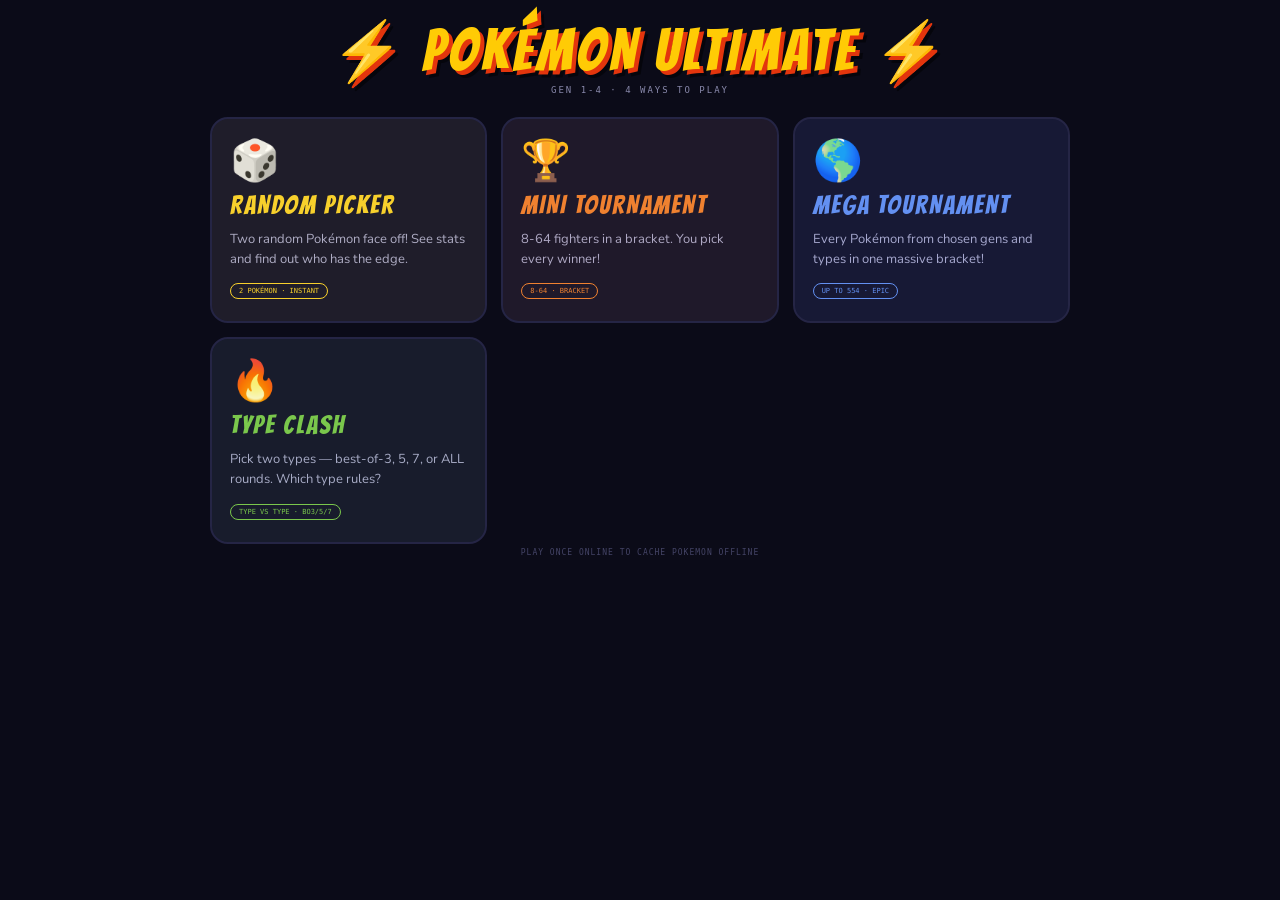
==== index.html @ 054ad13b "Add files via upload" ====
<!DOCTYPE html>
<html lang="en">
<head>
<meta charset="UTF-8">
<meta name="viewport" content="width=device-width, initial-scale=1.0, viewport-fit=cover">
<title>Pokémon Ultimate</title>
<link rel="manifest" href="./manifest.json">
<meta name="apple-mobile-web-app-capable" content="yes">
<meta name="apple-mobile-web-app-status-bar-style" content="black-translucent">
<meta name="apple-mobile-web-app-title" content="Pokémon Ultimate">
<link rel="apple-touch-icon" href="./icon-512.png">
<meta name="theme-color" content="#0b0b18">
<link rel="icon" type="image/x-icon" href="./favicon.ico">
</head>
<body>
<!-- ALL JS, CSS, AND HTML IN ONE CLEAN SCRIPT BLOCK -->
<script>
// ═══════════════════════════════════════════════════
//  SERVICE WORKER — smart offline caching
// ═══════════════════════════════════════════════════
if ('serviceWorker' in navigator) {
  window.addEventListener('load', function() {
    navigator.serviceWorker.register('./sw.js')
      .then(function(reg) {
        console.log('[SW] Active:', reg.scope);
        navigator.serviceWorker.addEventListener('message', function(e) {
          if (e.data && e.data.type === 'CACHE_SIZE') {
            var el = document.getElementById('cache-count');
            if (el) el.textContent = e.data.count + ' POKEMON CACHED OFFLINE';
          }
        });
      })
      .catch(function(e) { console.log('[SW] Failed:', e); });
  });
}
window.addEventListener('online',  function() { updateNetBanner(true); });
window.addEventListener('offline', function() { updateNetBanner(false); });
function updateNetBanner(online) {
  var b = document.getElementById('net-banner');
  if (b) b.parentNode.removeChild(b);
  if (!online) {
    var d = document.createElement('div');
    d.id = 'net-banner';
    d.textContent = 'OFFLINE - Showing cached Pokemon only';
    d.style.cssText = 'position:fixed;top:0;left:0;right:0;z-index:200;background:#705746;'
      + 'color:#fff;text-align:center;padding:8px;font-family:monospace;font-size:10px;letter-spacing:1px;';
    document.body.appendChild(d);
  }
}
if (!navigator.onLine) updateNetBanner(false);
</script>

<style>
@import url('https://fonts.googleapis.com/css2?family=Bangers&family=Nunito:wght@400;700;900&display=swap');
html,body{background:#0b0b18 !important;margin:0;padding:0;}
body{background:#0b0b18 !important;color:#f0f0ff;font-family:'Nunito','Helvetica Neue',sans-serif;
  min-height:100vh;min-height:100dvh;overflow-x:hidden;
  padding-top:env(safe-area-inset-top);
  padding-bottom:env(safe-area-inset-bottom);}
#app-root{background:#0b0b18;min-height:100vh;position:relative;color:#f0f0ff;}
body::before{content:'';position:fixed;inset:0;pointer-events:none;z-index:0;
  background:radial-gradient(ellipse at 15% 25%,rgba(59,76,202,.12) 0%,transparent 55%),
             radial-gradient(ellipse at 85% 75%,rgba(227,53,13,.09) 0%,transparent 55%);}
@keyframes spin{to{transform:rotate(360deg)}}
@keyframes pulse{0%,100%{transform:scale(1)}50%{transform:scale(1.18)}}
@keyframes float{0%,100%{transform:translateY(0)}50%{transform:translateY(-12px)}}
@keyframes cbounce{0%,100%{transform:translateY(0)}50%{transform:translateY(-8px)}}
@keyframes champPop{from{transform:scale(.2) rotate(-12deg);opacity:0}to{transform:scale(1);opacity:1}}
@keyframes fadeIn{from{opacity:0;transform:translateY(6px)}to{opacity:1;transform:translateY(0)}}
@keyframes confettiDrop{0%{transform:translateY(-20px) rotate(0);opacity:1}100%{transform:translateY(100vh) rotate(720deg);opacity:0}}
@keyframes slideDown{from{opacity:0;transform:translateY(-16px)}to{opacity:1;transform:translateY(0)}}
@keyframes wflash{0%{transform:scale(1);box-shadow:0 0 0 rgba(255,203,5,0);}
  20%{transform:scale(1.08);box-shadow:0 0 60px rgba(255,203,5,.9);}
  100%{transform:scale(1.04);box-shadow:0 0 30px rgba(255,203,5,.5);}}
@keyframes loseShake{0%{transform:scale(1)}15%{transform:scale(.97) translateX(-6px)}
  30%{transform:scale(.96) translateX(5px)}60%{transform:scale(.95) translateX(2px)}
  100%{transform:scale(.95);opacity:.28;filter:grayscale(.9);}}
@keyframes chosenPulse{0%,100%{box-shadow:0 0 30px rgba(255,203,5,.5)}
  50%{box-shadow:0 0 50px rgba(255,203,5,.8)}}
@keyframes checkIn{0%{opacity:0;transform:scale(0) rotate(-20deg)}
  60%{transform:scale(1.3) rotate(5deg)}100%{opacity:1;transform:scale(1) rotate(0)}}
@keyframes screenFlash{0%{opacity:0}10%{opacity:.18}100%{opacity:0}}
@keyframes slideUp{from{transform:translateY(100%)}to{transform:translateY(0)}}
::-webkit-scrollbar{width:5px;height:5px}
::-webkit-scrollbar-track{background:#0a0a18}
::-webkit-scrollbar-thumb{background:#2a2a4a;border-radius:3px}
.screen{display:none;position:relative;z-index:1;animation:fadeIn .3s ease;}
.screen.active{display:block;}
#champ-screen.active,#loading-screen.active{display:flex;}
header{text-align:center;padding:22px 16px 8px;position:relative;z-index:2;}
.game-title{font-family:'Bangers',Impact,cursive;font-size:clamp(28px,7vw,58px);
  letter-spacing:4px;color:#ffcb05;
  text-shadow:4px 4px 0 #e3350d,7px 7px 0 rgba(0,0,0,.5);line-height:1;}
.game-sub{font-family:monospace;font-size:clamp(7px,1.3vw,9px);color:#8888aa;margin-top:5px;letter-spacing:2px;}
#home-screen{padding:14px 14px 40px;}
.mode-grid{display:grid;grid-template-columns:repeat(auto-fit,minmax(230px,1fr));gap:14px;max-width:860px;margin:0 auto;}
.mode-card{background:#13132a;border:2px solid #252545;border-radius:18px;padding:22px 18px;
  cursor:pointer;display:flex;flex-direction:column;gap:10px;position:relative;overflow:hidden;}
.mode-card::before{content:'';position:absolute;inset:0;background:var(--mc,#3b4cca);opacity:.05;}
.mode-icon{font-size:clamp(26px,5vw,40px);line-height:1;}
.mode-name{font-family:'Bangers',Impact,cursive;font-size:clamp(18px,3.5vw,26px);letter-spacing:2px;}
.mode-desc{font-size:13px;color:#aaaacc;line-height:1.55;}
.mode-badge{font-family:monospace;font-size:7px;padding:3px 8px;border-radius:20px;border:1.5px solid;width:fit-content;margin-top:4px;}
.setup-wrap{max-width:540px;margin:0 auto;padding:18px 14px 50px;}
.setup-title{font-family:'Bangers',Impact,cursive;font-size:clamp(24px,5vw,38px);letter-spacing:3px;text-align:center;margin-bottom:16px;}
.filter-label{font-family:monospace;font-size:8px;color:#bbbbdd;letter-spacing:1px;margin-bottom:8px;margin-top:16px;}
.gen-row{display:flex;flex-wrap:wrap;gap:8px;margin-bottom:4px;}
.gen-btn{font-family:monospace;font-size:8px;padding:8px 14px;border-radius:9px;
  border:2px solid #252545;background:#090915;color:#aaaacc;cursor:pointer;transition:all .2s;}
.gen-btn.on{border-color:#6390F0;color:#6390F0;background:rgba(99,144,240,.15);}
.type-grid{display:grid;grid-template-columns:repeat(3,1fr);gap:7px;margin-bottom:8px;}
.type-btn{display:flex;align-items:center;gap:7px;padding:9px 10px;border-radius:10px;
  border:2px solid #252545;background:#0f0f20;color:#aaaacc;
  cursor:pointer;transition:all .18s;font-family:monospace;font-size:9px;}
.type-btn:disabled{opacity:.4;cursor:not-allowed;border-color:#1a1a2e;background:#0d0d1a;color:#333;}
.type-emoji{font-size:16px;line-height:1;flex-shrink:0;}
.size-row{display:flex;flex-wrap:wrap;gap:8px;margin-bottom:4px;}
.sz-btn{font-family:monospace;font-size:8px;padding:8px 14px;border-radius:10px;
  border:2px solid #252545;background:#090915;color:#aaaacc;cursor:pointer;transition:all .2s;}
.sz-btn.on{border-color:#ffcb05;color:#ffcb05;background:rgba(255,203,5,.1);}
.setup-btns{display:flex;gap:12px;justify-content:center;margin-top:18px;flex-wrap:wrap;}
.action-btn{font-family:monospace;font-size:clamp(8px,1.6vw,10px);padding:12px 26px;
  border:none;border-radius:50px;cursor:pointer;color:#fff;transition:all .15s;}
.action-btn:disabled{opacity:.4;cursor:not-allowed;}
.back-btn{font-family:monospace;font-size:8px;padding:9px 16px;background:transparent;
  border:2px solid #444466;color:#9999bb;border-radius:30px;cursor:pointer;}
.undo-btn{font-family:monospace;font-size:8px;padding:9px 16px;background:transparent;
  border:2px solid #ffcb05;color:#ffcb05;border-radius:30px;cursor:pointer;font-weight:bold;}
.info-badge{font-family:monospace;font-size:8px;background:#1a1a35;border:1px solid #35356a;
  border-radius:20px;padding:7px 14px;color:#aaaacc;text-align:center;display:inline-block;margin-top:10px;}
#loading-screen{flex-direction:column;align-items:center;justify-content:center;
  min-height:60vh;gap:20px;padding:40px;text-align:center;}
.pokeball{width:80px;height:80px;border-radius:50%;
  background:linear-gradient(180deg,#e3350d 50%,#fff 50%);
  border:5px solid #2a2a4a;position:relative;animation:spin .7s linear infinite;}
.pokeball::after{content:'';position:absolute;top:50%;left:50%;transform:translate(-50%,-50%);
  width:22px;height:22px;background:#fff;border-radius:50%;border:4px solid #2a2a4a;}
.load-text{font-family:monospace;font-size:10px;color:#aaaacc;line-height:2.2;}
.load-prog{width:260px;height:10px;background:#111;border-radius:5px;border:1px solid #252545;overflow:hidden;}
.load-bar{height:100%;background:linear-gradient(90deg,#3b4cca,#ffcb05);border-radius:5px;width:0%;transition:width .3s;}
#round-transition{position:fixed;inset:0;z-index:100;background:rgba(11,11,24,.96);
  display:none;flex-direction:column;align-items:center;justify-content:center;gap:18px;}
#round-transition.visible{display:flex;}
.trans-pokeball{width:72px;height:72px;border-radius:50%;
  background:linear-gradient(180deg,#e3350d 50%,#fff 50%);
  border:5px solid #2a2a4a;position:relative;animation:spin .7s linear infinite;}
.trans-pokeball::after{content:'';position:absolute;top:50%;left:50%;transform:translate(-50%,-50%);
  width:20px;height:20px;background:#fff;border-radius:50%;border:4px solid #2a2a4a;}
.trans-label{font-family:'Bangers',Impact,cursive;font-size:clamp(26px,6vw,44px);
  color:#ffcb05;letter-spacing:3px;text-shadow:3px 3px 0 #e3350d;text-align:center;}
.trans-sub{font-family:monospace;font-size:9px;color:#9999bb;letter-spacing:1px;}
#battle-screen{padding:0 10px 16px;}
.round-banner{text-align:center;padding:8px 16px 2px;}
.round-name{font-family:'Bangers',Impact,cursive;font-size:clamp(20px,4.5vw,32px);
  color:#ffcb05;letter-spacing:2px;animation:slideDown .4s ease;}
.round-info{font-family:monospace;font-size:8px;color:#8888aa;margin-top:4px;letter-spacing:1px;}
.battle-hint{font-family:monospace;font-size:8px;color:#9999bb;text-align:center;margin:4px 0 0;letter-spacing:1px;}
.battle-arena{display:flex;flex-direction:column;align-items:center;gap:0;
  max-width:520px;margin:0 auto;padding:6px 0;}
@media(min-width:600px){
  .battle-arena{flex-direction:row;align-items:flex-start;max-width:900px;gap:12px;}
}
.vs-col{display:flex;align-items:center;justify-content:center;padding:4px 0;flex-shrink:0;}
.vs-text{font-family:'Bangers',Impact,cursive;font-size:clamp(28px,8vw,48px);
  color:#ffcb05;text-shadow:3px 3px 0 #e3350d;animation:pulse 1.5s ease-in-out infinite;}
.battle-controls{display:flex;justify-content:center;gap:10px;margin-top:8px;flex-wrap:wrap;}
.poke-card{width:100%;max-width:520px;background:#13132a;color:#f0f0ff;
  border:2px solid #252545;border-radius:18px;padding:10px 12px 12px;
  display:flex;flex-direction:row;align-items:center;gap:12px;
  cursor:pointer;transition:all .25s;position:relative;overflow:hidden;}
@media(min-width:600px){
  .poke-card{flex:1;max-width:420px;flex-direction:column;align-items:center;gap:7px;}
}
.poke-card::before{content:'';position:absolute;inset:0;background:var(--ac,#3b4cca);opacity:.05;pointer-events:none;}
.poke-card.winner{border-color:#ffcb05 !important;border-width:3px !important;
  box-shadow:0 0 40px rgba(255,203,5,.6),0 0 80px rgba(255,203,5,.2) !important;
  animation:chosenPulse 1.5s ease infinite;
  z-index:2;}
.poke-card.winner::after{content:'WINNER';position:absolute;top:10px;right:10px;
  font-family:monospace;font-size:9px;font-weight:bold;
  color:#ffcb05;background:rgba(0,0,0,.7);padding:3px 8px;
  border-radius:20px;border:1px solid #ffcb05;
  animation:checkIn .3s cubic-bezier(.175,.885,.32,1.275) .15s both;letter-spacing:1px;}
.poke-card.loser{opacity:.28;filter:grayscale(.9);cursor:default;pointer-events:none;transition:all .4s;}
.poke-card.locked{pointer-events:none;}
.poke-info{flex:1;display:flex;flex-direction:column;gap:4px;min-width:0;}
@media(min-width:600px){.poke-info{align-items:center;}}
.poke-num{font-family:monospace;font-size:7px;color:#6666aa;}
.poke-img-wrap{width:clamp(130px,38vw,180px);height:clamp(130px,38vw,180px);
  flex-shrink:0;display:flex;align-items:center;justify-content:center;position:relative;}
@media(min-width:600px){.poke-img-wrap{width:clamp(120px,20vw,200px);height:clamp(120px,20vw,200px);}}
.poke-img-wrap::after{content:'';position:absolute;bottom:0;left:50%;transform:translateX(-50%);
  width:70%;height:10px;background:radial-gradient(ellipse,rgba(0,0,0,.5) 0%,transparent 70%);border-radius:50%;}
.poke-img{width:100%;height:100%;object-fit:contain;image-rendering:pixelated;image-rendering:crisp-edges;}
.poke-name{font-family:monospace;font-size:clamp(9px,2vw,12px);text-align:left;
  text-transform:uppercase;letter-spacing:1px;margin-top:2px;color:#f0f0ff;}
@media(min-width:600px){.poke-name{text-align:center;}}
.poke-types{display:flex;gap:5px;flex-wrap:wrap;}
@media(min-width:600px){.poke-types{justify-content:center;}}
.type-badge{font-family:monospace;font-size:6px;padding:3px 7px;border-radius:20px;
  border:1.5px solid rgba(255,255,255,.15);text-transform:uppercase;}
.poke-stats{width:100%;display:flex;flex-direction:column;gap:3px;margin-top:4px;}
.stat-row{display:flex;align-items:center;gap:5px;}
.stat-lbl{font-family:monospace;font-size:6px;color:#8888aa;width:27px;text-align:right;flex-shrink:0;}
.stat-bg{flex:1;height:5px;background:#060610;border-radius:3px;overflow:hidden;border:1px solid #1e1e3a;}
.stat-fill{height:100%;border-radius:3px;width:0;transition:width .8s cubic-bezier(.34,1.56,.64,1);}
.stat-num{font-family:monospace;font-size:6px;color:#aaaacc;width:22px;text-align:right;flex-shrink:0;}
.poke-bst{font-family:monospace;font-size:7px;color:#8888aa;margin-top:2px;}
.poke-bst span{color:#ffcb05;}
.picker-result{font-family:monospace;font-size:8px;color:#ffcb05;text-align:center;
  padding:10px 16px;min-height:34px;line-height:1.8;}
.clash-score{font-family:monospace;font-size:9px;margin-top:6px;color:#ccccee;text-align:center;}
.clash-types-row{display:flex;gap:10px;justify-content:center;margin-top:8px;flex-wrap:wrap;align-items:center;}
#bracket-screen{padding:14px 14px 50px;}
.bracket-head{text-align:center;margin-bottom:14px;}
.bracket-head h2{font-family:'Bangers',Impact,cursive;font-size:clamp(22px,5vw,36px);
  color:#ffcb05;letter-spacing:3px;text-shadow:3px 3px 0 #e3350d;}
.bracket-scroll{overflow:auto;max-height:65vh;border:1px solid #252545;border-radius:12px;background:#13132a;}
.bracket-inner{display:flex;padding:16px;min-width:max-content;gap:0;}
.b-round{display:flex;flex-direction:column;min-width:170px;}
.b-round-lbl{font-family:monospace;font-size:7px;color:#7777aa;text-align:center;margin-bottom:8px;letter-spacing:1px;}
.b-matches{display:flex;flex-direction:column;justify-content:space-around;flex:1;gap:6px;}
.b-match{display:flex;flex-direction:column;gap:2px;background:rgba(0,0,0,.2);
  border-radius:9px;padding:5px;border:1px solid #181830;}
.b-entry{display:flex;align-items:center;gap:6px;padding:5px 7px;
  border-radius:7px;border:1.5px solid transparent;min-width:155px;color:#ccccee;}
.b-entry.w{border-color:#ffcb05;background:rgba(255,203,5,.07);}
.b-entry.l{opacity:.28;}
.b-entry.champ{border-color:#ffcb05;background:rgba(255,203,5,.14);}
.b-img{width:26px;height:26px;object-fit:contain;image-rendering:pixelated;flex-shrink:0;}
.b-name{font-family:monospace;font-size:6px;text-transform:uppercase;
  overflow:hidden;text-overflow:ellipsis;white-space:nowrap;flex:1;}
.b-divider{height:1px;background:#181830;margin:2px 4px;}
.b-conn{width:16px;flex-shrink:0;display:flex;align-items:center;}
.b-conn-line{width:100%;height:2px;background:#1e1e40;}
#pick-flash{position:fixed;inset:0;z-index:99;pointer-events:none;
  background:rgba(255,203,5,.12);opacity:0;display:none;}
#champ-screen{flex-direction:column;align-items:center;padding:18px 16px 50px;gap:14px;}
.confetti-row{font-size:clamp(20px,4vw,32px);letter-spacing:5px;animation:cbounce 1s ease infinite;}
.champ-title{font-family:'Bangers',Impact,cursive;font-size:clamp(30px,7vw,56px);
  color:#ffcb05;text-shadow:4px 4px 0 #e3350d;letter-spacing:4px;}
.champ-sub{font-family:monospace;font-size:9px;color:#9999bb;}
.champ-card{background:#13132a;border:3px solid #ffcb05;border-radius:22px;
  padding:24px 28px;display:flex;flex-direction:column;align-items:center;gap:12px;
  box-shadow:0 0 55px rgba(255,203,5,.28);max-width:300px;width:100%;
  animation:champPop .7s cubic-bezier(.175,.885,.32,1.275);}
.champ-img{width:clamp(120px,26vw,170px);height:clamp(120px,26vw,170px);
  object-fit:contain;image-rendering:pixelated;
  filter:drop-shadow(0 0 20px rgba(255,203,5,.6));animation:float 3s ease-in-out infinite;}
.champ-name{font-family:'Bangers',Impact,cursive;font-size:clamp(26px,5vw,40px);
  letter-spacing:3px;text-transform:uppercase;}
.champ-btns{display:flex;gap:10px;flex-wrap:wrap;justify-content:center;}
.champ-btn-pri{font-family:monospace;font-size:8px;padding:11px 20px;border-radius:50px;
  cursor:pointer;color:#fff;border:none;
  background:linear-gradient(135deg,#e3350d,#b02a09);box-shadow:0 4px 0 #6b1500;}
.champ-btn-sec{font-family:monospace;font-size:8px;padding:11px 20px;border-radius:50px;
  cursor:pointer;background:transparent;border:2px solid #444466;color:#9999bb;}
.mega-toggle-btn{display:flex;align-items:center;gap:10px;padding:12px 16px;
  border-radius:12px;cursor:pointer;width:100%;font-family:monospace;
  font-size:9px;letter-spacing:1px;transition:all .2s;margin-top:14px;}
</style>

<div id="app-root">
<div id="pick-flash"></div>

<div id="round-transition">
  <div class="trans-pokeball"></div>
  <div class="trans-label" id="trans-label">NEXT ROUND!</div>
  <div class="trans-sub">LOADING NEXT BATTLE...</div>
</div>

<header>
  <div class="game-title">&#9889; POKÉMON ULTIMATE &#9889;</div>
  <div class="game-sub">GEN 1-4 · 4 WAYS TO PLAY</div>
</header>

<!-- HOME -->
<div id="home-screen" class="screen active">
  <div class="mode-grid">
    <div class="mode-card" style="--mc:#F7D02C" onclick="go('pickerSetup')">
      <div class="mode-icon">&#127922;</div>
      <div class="mode-name" style="color:#F7D02C">RANDOM PICKER</div>
      <div class="mode-desc">Two random Pokémon face off! See stats and find out who has the edge.</div>
      <div class="mode-badge" style="color:#F7D02C;border-color:#F7D02C">2 POKÉMON · INSTANT</div>
    </div>
    <div class="mode-card" style="--mc:#EE8130" onclick="go('miniSetup')">
      <div class="mode-icon">&#127942;</div>
      <div class="mode-name" style="color:#EE8130">MINI TOURNAMENT</div>
      <div class="mode-desc">8-64 fighters in a bracket. You pick every winner!</div>
      <div class="mode-badge" style="color:#EE8130;border-color:#EE8130">8-64 · BRACKET</div>
    </div>
    <div class="mode-card" style="--mc:#6390F0" onclick="go('megaSetup')">
      <div class="mode-icon">&#127758;</div>
      <div class="mode-name" style="color:#6390F0">MEGA TOURNAMENT</div>
      <div class="mode-desc">Every Pokémon from chosen gens and types in one massive bracket!</div>
      <div class="mode-badge" style="color:#6390F0;border-color:#6390F0">UP TO 554 · EPIC</div>
    </div>
    <div class="mode-card" style="--mc:#7AC74C" onclick="go('clashSetup')">
      <div class="mode-icon">&#128293;</div>
      <div class="mode-name" style="color:#7AC74C">TYPE CLASH</div>
      <div class="mode-desc">Pick two types — best-of-3, 5, 7, or ALL rounds. Which type rules?</div>
      <div class="mode-badge" style="color:#7AC74C;border-color:#7AC74C">TYPE VS TYPE · BO3/5/7</div>
    </div>
  </div>
  <div style="text-align:center;padding:4px 0 16px">
    <div style="font-family:monospace;font-size:8px;color:#444466;letter-spacing:1px" id="cache-count">PLAY ONCE ONLINE TO CACHE POKEMON OFFLINE</div>
  </div>
</div>

<!-- PICKER SETUP -->
<div id="pickerSetup" class="screen">
  <div class="setup-wrap">
    <div class="setup-title" style="color:#F7D02C">RANDOM PICKER</div>
    <div class="filter-label">GENERATIONS</div>
    <div class="gen-row" id="ps-gens"></div>
    <div class="filter-label">FILTER BY TYPE (OPTIONAL)</div>
    <div class="type-grid" id="ps-types"></div>
    <div id="ps-mega"></div>
    <div class="setup-btns">
      <button class="action-btn" style="background:linear-gradient(135deg,#e3350d,#b02a09);box-shadow:0 4px 0 #6b1500" onclick="launchPicker()">PICK POKEMON!</button>
      <button class="back-btn" onclick="go('home-screen')">HOME</button>
    </div>
  </div>
</div>

<!-- PICKER BATTLE -->
<div id="pickerBattle" class="screen">
  <div style="text-align:center;padding:14px 16px 0">
    <div style="font-family:'Bangers',Impact,cursive;font-size:28px;color:#F7D02C;letter-spacing:2px">RANDOM PICKER</div>
    <div class="battle-hint">WHO HAS BETTER STATS?</div>
  </div>
  <div class="battle-arena">
    <div class="poke-card locked" id="pick-a"></div>
    <div class="vs-col"><div class="vs-text">VS</div></div>
    <div class="poke-card locked" id="pick-b"></div>
  </div>
  <div class="picker-result" id="picker-result"></div>
  <div class="setup-btns">
    <button class="action-btn" style="background:linear-gradient(135deg,#e3350d,#b02a09);box-shadow:0 4px 0 #6b1500" onclick="launchPicker()">NEW PICKS!</button>
    <button class="back-btn" onclick="go('home-screen')">HOME</button>
  </div>
</div>

<!-- MINI SETUP -->
<div id="miniSetup" class="screen">
  <div class="setup-wrap">
    <div class="setup-title" style="color:#EE8130">MINI TOURNAMENT</div>
    <div class="filter-label">TOURNAMENT SIZE</div>
    <div class="size-row" id="mini-sizes"></div>
    <div class="filter-label">GENERATIONS</div>
    <div class="gen-row" id="ms-gens"></div>
    <div class="filter-label">FILTER BY TYPE (OPTIONAL)</div>
    <div class="type-grid" id="ms-types"></div>
    <div id="ms-mega"></div>
    <div class="setup-btns">
      <button class="action-btn" style="background:linear-gradient(135deg,#EE8130,#c06010);box-shadow:0 4px 0 #7b3500" onclick="launchMini()">START!</button>
      <button class="back-btn" onclick="go('home-screen')">HOME</button>
    </div>
  </div>
</div>

<!-- MEGA SETUP -->
<div id="megaSetup" class="screen">
  <div class="setup-wrap">
    <div class="setup-title" style="color:#6390F0">MEGA TOURNAMENT</div>
    <div style="font-family:monospace;font-size:8px;color:#9999bb;text-align:center;margin-bottom:14px;line-height:2">ALL MATCHING POKEMON IN ONE GIANT BRACKET</div>
    <div class="filter-label">GENERATIONS</div>
    <div class="gen-row" id="xs-gens"></div>
    <div class="filter-label">FILTER BY TYPE (OPTIONAL)</div>
    <div class="type-grid" id="xs-types"></div>
    <div id="xs-mega"></div>
    <div style="text-align:center;margin-top:10px"><div class="info-badge" id="mega-count">SELECT FILTERS ABOVE</div></div>
    <div class="setup-btns">
      <button class="action-btn" style="background:linear-gradient(135deg,#6390F0,#3b5cc0);box-shadow:0 4px 0 #1a2a80" onclick="launchMega()">START MEGA TOURNAMENT!</button>
      <button class="back-btn" onclick="go('home-screen')">HOME</button>
    </div>
  </div>
</div>

<!-- CLASH SETUP -->
<div id="clashSetup" class="screen">
  <div class="setup-wrap">
    <div class="setup-title" style="color:#7AC74C">TYPE CLASH</div>
    <div class="filter-label">TYPE A - PICK ONE</div>
    <div class="type-grid" id="ca-types"></div>
    <div class="filter-label">TYPE B - PICK ONE</div>
    <div class="type-grid" id="cb-types"></div>
    <div class="filter-label">GENERATIONS</div>
    <div class="gen-row" id="cc-gens"></div>
    <div id="cc-mega"></div>
    <div class="filter-label">ROUNDS</div>
    <div class="size-row" id="clash-rounds"></div>
    <div id="clash-warn" style="font-family:monospace;font-size:8px;color:#ff8888;text-align:center;margin-top:8px;min-height:18px"></div>
    <div class="setup-btns">
      <button class="action-btn" id="clash-start-btn" style="background:linear-gradient(135deg,#7AC74C,#4a9720);box-shadow:0 4px 0 #1a5000" onclick="launchClash()" disabled>START TYPE CLASH!</button>
      <button class="back-btn" onclick="go('home-screen')">HOME</button>
    </div>
  </div>
</div>

<!-- LOADING -->
<div id="loading-screen" class="screen">
  <div class="pokeball"></div>
  <div class="load-text" id="load-text">LOADING...</div>
  <div class="load-prog"><div class="load-bar" id="load-bar"></div></div>
</div>

<!-- BATTLE -->
<div id="battle-screen" class="screen">
  <div class="round-banner">
    <div class="round-name" id="round-name">QUARTER-FINALS</div>
    <div class="round-info" id="round-info">MATCH 1 OF 4</div>
  </div>
  <div class="battle-hint">TAP A POKEMON TO PICK THE WINNER!</div>
  <div class="battle-arena">
    <div class="poke-card" id="fighter-a" onclick="pickWinner('a')"></div>
    <div class="vs-col"><div class="vs-text">VS</div></div>
    <div class="poke-card" id="fighter-b" onclick="pickWinner('b')"></div>
  </div>
  <div class="battle-controls" id="battle-controls">
    <button class="back-btn" onclick="viewBracket()">BRACKET</button>
    <button class="back-btn" id="two-p-btn" onclick="toggle2Player()" style="font-size:8px;padding:9px 14px">2P MODE</button>
    <button class="back-btn" id="audio-btn" onclick="toggleAudio()" style="font-size:8px;padding:9px 14px">SOUND ON</button>
    <button class="back-btn" onclick="go('home-screen')">HOME</button>
  </div>
</div>

<!-- BRACKET -->
<div id="bracket-screen" class="screen">
  <div class="bracket-head"><h2>TOURNAMENT BRACKET</h2></div>
  <div class="bracket-scroll"><div class="bracket-inner" id="bracket-inner"></div></div>
  <div style="text-align:center;margin-top:12px;display:flex;gap:10px;justify-content:center;flex-wrap:wrap">
    <button class="back-btn" id="bracket-back">BACK</button>
    <button class="back-btn" onclick="go('home-screen')">HOME</button>
  </div>
</div>

<!-- CLASH BATTLE -->
<div id="clash-screen" class="screen">
  <div style="text-align:center;padding:12px 16px 4px">
    <div style="font-family:'Bangers',Impact,cursive;font-size:26px;color:#7AC74C;letter-spacing:2px">TYPE CLASH</div>
    <div class="clash-score" id="clash-score"></div>
    <div class="clash-types-row" id="clash-types-row"></div>
  </div>
  <div class="battle-arena">
    <div class="poke-card" id="clash-a" onclick="handleClashPick('a')"></div>
    <div class="vs-col"><div class="vs-text">VS</div></div>
    <div class="poke-card" id="clash-b" onclick="handleClashPick('b')"></div>
  </div>
  <div class="battle-hint" id="clash-hint" style="color:#9999bb">TAP YOUR FAVOURITE TO WIN THE ROUND!</div>
  <div style="display:flex;gap:12px;justify-content:center;padding:8px 16px 12px">
    <button class="back-btn" onclick="go('home-screen')">HOME</button>
  </div>
</div>

<!-- CHAMPION -->
<div id="champ-screen" class="screen">
  <div class="confetti-row">&#127881; &#127942; &#127881;</div>
  <div class="champ-title" id="champ-title">CHAMPION!</div>
  <div class="champ-sub" id="champ-sub">TOURNAMENT WINNER</div>
  <div class="champ-card" id="champ-card"></div>
  <div class="champ-btns" id="champ-btns"></div>
</div>

<!-- CONFIDENCE PICKER -->
<div id="conf-picker" style="display:none !important;position:fixed;bottom:60px;left:10px;right:10px;z-index:88;background:rgba(19,19,42,.98);border:2px solid #252545;border-radius:16px;padding:12px 16px 14px;flex-direction:column;align-items:center;gap:10px;box-shadow:0 -4px 30px rgba(0,0,0,.6);">
  <div style="display:flex;align-items:center;justify-content:space-between;width:100%">
    <div style="font-family:monospace;font-size:9px;color:#9999bb;letter-spacing:1px">HOW CONFIDENT ARE YOU?</div>
    <button onclick="cancelConf()" style="background:transparent;border:none;color:#666;font-size:16px;cursor:pointer;padding:0 4px">&#10005;</button>
  </div>
  <div style="display:flex;gap:10px;flex-wrap:wrap;justify-content:center">
    <button onclick="submitConf('easy')" style="font-family:monospace;font-size:9px;padding:9px 18px;border-radius:20px;border:2px solid #2ecc71;color:#2ecc71;background:transparent;cursor:pointer">EASY PICK</button>
    <button onclick="submitConf('tough')" style="font-family:monospace;font-size:9px;padding:9px 18px;border-radius:20px;border:2px solid #F7D02C;color:#F7D02C;background:transparent;cursor:pointer">TOUGH CALL</button>
    <button onclick="submitConf('noidea')" style="font-family:monospace;font-size:9px;padding:9px 18px;border-radius:20px;border:2px solid #e3350d;color:#e3350d;background:transparent;cursor:pointer">NO IDEA!</button>
  </div>
</div>

<!-- TYPE ADVANTAGE BAR -->
<div id="type-adv-bar" style="display:none;position:fixed;bottom:80px;left:50%;transform:translateX(-50%);z-index:85;pointer-events:none;font-family:monospace;font-size:9px;letter-spacing:1px;padding:6px 16px;border-radius:20px;text-align:center;white-space:nowrap;"></div>

<!-- RIVALRY BAR -->
<div id="rivalry-bar" style="display:none;position:fixed;top:80px;left:50%;transform:translateX(-50%);z-index:85;pointer-events:none;font-family:monospace;font-size:9px;color:#fff;background:rgba(155,89,182,.9);padding:6px 16px;border-radius:20px;white-space:nowrap;letter-spacing:1px;"></div>

<!-- 2 PLAYER BAR -->
<div id="two-player-bar" style="display:none">
  <div style="background:linear-gradient(135deg,#3b4cca,#6390F0);font-family:monospace;font-size:9px;color:#fff;text-align:center;padding:6px;letter-spacing:1px">PLAYER 1 PICKS LEFT &nbsp;|&nbsp; PLAYER 2 PICKS RIGHT</div>
</div>

<!-- HALL OF FAME SCREEN -->
<div id="hof-screen" class="screen">
  <div style="text-align:center;margin-bottom:16px;padding:16px 14px 0">
    <div style="font-family:Bangers,Impact,cursive;font-size:clamp(28px,6vw,46px);color:#ffcb05;letter-spacing:3px;text-shadow:3px 3px 0 #e3350d">HALL OF FAME</div>
    <div style="font-family:monospace;font-size:8px;color:#6666aa;margin-top:4px;letter-spacing:1px">PAST CHAMPIONS</div>
  </div>
  <div id="hof-list" style="padding:0 14px"></div>
  <div style="text-align:center;margin-top:16px;display:flex;gap:10px;justify-content:center;flex-wrap:wrap;padding-bottom:40px">
    <button class="back-btn" onclick="go('home-screen')">HOME</button>
    <button class="back-btn" style="color:#e3350d;border-color:#e3350d" onclick="if(confirm('Clear Hall of Fame?')){localStorage.removeItem('poke_hof_v1');renderHOF();}">CLEAR</button>
  </div>
</div>

</div><!-- end app-root -->

<script>
// ═══════════════════════════════════════════════════
//  CONSTANTS
// ═══════════════════════════════════════════════════
var GEN_RANGES = {1:[1,151],2:[152,251],3:[252,386],4:[387,493]};
var ALL_TYPES = ['normal','fire','water','electric','grass','ice','fighting',
  'poison','ground','flying','psychic','bug','rock','ghost','dragon','dark','steel','fairy'];
var TYPE_EMOJI = {normal:'&#9898;',fire:'&#128293;',water:'&#128167;',electric:'&#9889;',
  grass:'&#127807;',ice:'&#10052;',fighting:'&#129354;',poison:'&#9760;',
  ground:'&#127758;',flying:'&#127754;',psychic:'&#128302;',bug:'&#128027;',
  rock:'&#129704;',ghost:'&#128123;',dragon:'&#128009;',dark:'&#127761;',
  steel:'&#9881;',fairy:'&#10024;'};
var TC = {normal:'#A8A77A',fire:'#EE8130',water:'#6390F0',electric:'#F7D02C',
  grass:'#7AC74C',ice:'#96D9D6',fighting:'#C22E28',poison:'#A33EA1',
  ground:'#E2BF65',flying:'#A98FF3',psychic:'#F95587',bug:'#A6B91A',
  rock:'#B6A136',ghost:'#735797',dragon:'#6F35FC',dark:'#705746',
  steel:'#B7B7CE',fairy:'#D685AD'};
var SC = ['#e74c3c','#e67e22','#f1c40f','#2ecc71','#3498db','#9b59b6'];
var SL = ['HP','ATK','DEF','SPA','SPD','SPE'];
var MEGA_NAMES = ['venusaur-mega','charizard-mega-x','charizard-mega-y','blastoise-mega',
  'alakazam-mega','gengar-mega','kangaskhan-mega','pinsir-mega','gyarados-mega',
  'aerodactyl-mega','mewtwo-mega-x','mewtwo-mega-y','ampharos-mega','scizor-mega',
  'heracross-mega','houndoom-mega','tyranitar-mega','blaziken-mega','gardevoir-mega',
  'mawile-mega','aggron-mega','medicham-mega','manectric-mega','banette-mega',
  'absol-mega','latias-mega','latios-mega','salamence-mega','metagross-mega',
  'rayquaza-mega','sceptile-mega','swampert-mega','sharpedo-mega','camerupt-mega',
  'glalie-mega','pidgeot-mega','slowbro-mega','steelix-mega','lucario-mega',
  'garchomp-mega','abomasnow-mega','gallade-mega','audino-mega','lopunny-mega',
  'kyogre-primal','groudon-primal','deoxys-attack','deoxys-defense','deoxys-speed',
  'giratina-origin','shaymin-sky','rotom-heat','rotom-wash','rotom-frost',
  'rotom-fan','rotom-mow','castform-sunny','castform-rainy','castform-snowy',
  'wormadam-sandy','wormadam-trash'];

// ═══════════════════════════════════════════════════
//  FETCH & CACHE
// ═══════════════════════════════════════════════════
var cache = {};
function fetchPoke(id) {
  if (cache[id]) return Promise.resolve(cache[id]);
  var attempts = 0;
  function tryFetch() {
    return fetch('https://pokeapi.co/api/v2/pokemon/' + id)
      .then(function(r) {
        if (!r.ok) throw new Error(r.status);
        return r.json();
      })
      .then(function(d) { cache[id] = d; return d; })
      .catch(function(e) {
        attempts++;
        if (attempts >= 3) throw e;
        return new Promise(function(res) { setTimeout(res, 600*attempts); }).then(tryFetch);
      });
  }
  return tryFetch();
}
function imgUrl(id) { return 'https://raw.githubusercontent.com/PokeAPI/sprites/master/sprites/pokemon/other/official-artwork/' + id + '.png'; }
function imgFb(id)  { return 'https://raw.githubusercontent.com/PokeAPI/sprites/master/sprites/pokemon/' + id + '.png'; }
function allIds(genSet) {
  var ids = [];
  genSet.forEach(function(g) { var r=GEN_RANGES[g]; for(var i=r[0];i<=r[1];i++) ids.push(i); });
  return ids;
}
function shuffle(arr) {
  var a = arr.slice();
  for (var i=a.length-1;i>0;i--) { var j=Math.floor(Math.random()*(i+1)); var t=a[i];a[i]=a[j];a[j]=t; }
  return a;
}
function bst(stats) { return stats.reduce(function(s,x){return s+x.base_stat;},0); }
function genLbl(id) {
  var keys = Object.keys(GEN_RANGES);
  for (var i=0;i<keys.length;i++) {
    var g=keys[i]; var r=GEN_RANGES[g];
    if (id>=r[0]&&id<=r[1]) return ['I','II','III','IV'][g-1];
  }
  return 'MEGA'; // forms with ID>10000 are mega/alt forms
}

function cleanName(name) {
  // Convert "alakazam-mega" -> "MEGA ALAKAZAM"
  // Convert "charizard-mega-x" -> "MEGA CHARIZARD X"
  // Convert "kyogre-primal" -> "PRIMAL KYOGRE"
  // Convert "deoxys-attack" -> "DEOXYS ATTACK"
  if (!name) return name;
  var parts = name.split('-');
  if (parts[parts.length-1]==='mega') {
    return 'MEGA ' + parts.slice(0,-1).join(' ').toUpperCase();
  }
  if (parts[1]==='mega') {
    // charizard-mega-x -> MEGA CHARIZARD X
    return 'MEGA ' + parts[0].toUpperCase() + (parts[2]?' '+parts[2].toUpperCase():'');
  }
  if (parts[parts.length-1]==='primal') {
    return 'PRIMAL ' + parts.slice(0,-1).join(' ').toUpperCase();
  }
  return parts.join(' ').toUpperCase();
}

// ═══════════════════════════════════════════════════
//  WIN TRACKING
// ═══════════════════════════════════════════════════
var WIN_KEY     = 'poke_wins_v1';
var RIVALRY_KEY = 'poke_rivals_v1';
var HOF_KEY     = 'poke_hof_v1';
function getWins() {
  try { return JSON.parse(localStorage.getItem(WIN_KEY)||'{}'); } catch(e) { return {}; }
}
function recordWin(pokeId) {
  try { var w=getWins(); w[pokeId]=(w[pokeId]||0)+1; localStorage.setItem(WIN_KEY,JSON.stringify(w)); } catch(e) {}
}
function getWinCount(pokeId) { return getWins()[pokeId]||0; }
// ═══════════════════════════════════════════════════
//  SMART SEEDING & BYE SYSTEM
//  Works exactly like March Madness:
//  - Pokémon sorted by career wins (most wins = top seed)
//  - Top seeds get byes, bottom seeds fight in round 1
//  - Seed 1 is placed to meet the weakest possible opponent
//  - Each Pokémon appears EXACTLY ONCE, never repeated
//  - Bracket is fixed at start — no changes mid-tournament
// ═══════════════════════════════════════════════════

function seedPokes(pokes) {
  // Deduplicate first — absolutely no repeats
  var seen = {};
  var unique = pokes.filter(function(p) {
    if (!p || seen[p.id]) return false;
    seen[p.id] = true;
    return true;
  });
  // Sort by career wins descending — most wins = seed 1
  return unique.sort(function(a,b) {
    return getWinCount(b.id) - getWinCount(a.id);
  });
}

function mkBracketRound(pokes) {
  // pokes should already be seeded and deduped by seedPokes()
  var n = pokes.length;
  if (n === 0) return [];

  // Find next power of 2
  var sz = 1;
  while (sz < n) sz *= 2;
  var byeCount = sz - n;

  // PROPER SEEDING PLACEMENT (March Madness style):
  // Create seeded positions: 1 vs last, 2 vs second-last, etc.
  // Byes go to TOP seeds (lowest index = highest seed)
  // So if we have 10 Pokémon and need 16 slots (6 byes):
  // Seeds 1-6 get byes, seeds 7-10 fight in round 1

  // Build the seeded bracket slots
  // Standard bracket seeding order: 1,16,8,9,5,12,4,13,6,11,3,14,7,10,2,15

// ═══ RIVALRY ═══
var RIVALRY_KEY='poke_rivals_v1';var HOF_KEY='poke_hof_v1';
function getRivals(){try{return JSON.parse(localStorage.getItem(RIVALRY_KEY)||'{}');}catch(e){return{};}}
function recordMatchup(wId,lId){try{var r=getRivals();var key=Math.min(wId,lId)+'_'+Math.max(wId,lId);if(!r[key])r[key]={a:wId,b:lId,aWins:0,bWins:0};if(wId===r[key].a)r[key].aWins++;else r[key].bWins++;localStorage.setItem(RIVALRY_KEY,JSON.stringify(r));}catch(e){}}
function getRivalryText(pA,pB){try{var r=getRivals();var key=Math.min(pA.id,pB.id)+'_'+Math.max(pA.id,pB.id);if(!r[key])return null;var d=r[key];if(d.aWins+d.bWins<2)return null;var aW=pA.id===d.a?d.aWins:d.bWins,bW=pA.id===d.b?d.aWins:d.bWins;if(aW>bW)return cleanName(pA.name)+' LEADS '+aW+'-'+bW+'!';if(bW>aW)return cleanName(pB.name)+' LEADS '+bW+'-'+aW+'!';return 'TIED '+aW+'-'+bW+'!';}catch(e){return null;}}

// ═══ HALL OF FAME ═══
function getHOF(){try{return JSON.parse(localStorage.getItem(HOF_KEY)||'[]');}catch(e){return[];}}
function recordChampion(poke,mode){try{var h=getHOF();h.unshift({id:poke.id,name:cleanName(poke.name),bst:bst(poke.stats),mode:mode,date:new Date().toLocaleDateString()});if(h.length>20)h=h.slice(0,20);localStorage.setItem(HOF_KEY,JSON.stringify(h));}catch(e){}}
function renderHOF(){
  var h=getHOF();var el=document.getElementById('hof-list');
  if(!h.length){el.innerHTML='<div style="text-align:center;font-family:monospace;font-size:10px;color:#444466;padding:40px">NO CHAMPIONS YET!</div>';return;}
  el.innerHTML='';
  h.forEach(function(e,i){
    var d=document.createElement('div');
    d.style.cssText='display:flex;align-items:center;gap:12px;background:#13132a;border:1px solid #252545;border-radius:12px;padding:10px 14px;margin-bottom:8px;';
    d.innerHTML='<div style="font-family:Bangers,Impact,cursive;font-size:22px;color:#ffcb05;width:32px;text-align:center">'+(i===0?'&#127942;':i+1)+'</div>'
      +'<img style="width:48px;height:48px;object-fit:contain;image-rendering:pixelated;flex-shrink:0" src="https://raw.githubusercontent.com/PokeAPI/sprites/master/sprites/pokemon/'+e.id+'.png" alt="">'
      +'<div style="flex:1;min-width:0"><div style="font-family:monospace;font-size:10px;color:#f0f0ff;text-transform:uppercase">'+e.name+'</div><div style="font-family:monospace;font-size:8px;color:#6666aa;margin-top:3px">'+e.mode.toUpperCase()+' - '+e.date+'</div></div>'
      +'<div style="font-family:monospace;font-size:9px;color:#ffcb05">'+e.bst+'<br><span style="font-size:7px;color:#444466">BST</span></div>';
    el.appendChild(d);
  });
}

// ═══ HOT STREAK ═══
var _streak={id:null,count:0};
function updateStreak(id){if(_streak.id===id)_streak.count++;else _streak={id:id,count:1};}
function getStreakText(n){if(n>=10)return'&#128293;&#128293;&#128293; '+n+' WIN STREAK!!!';if(n>=7)return'&#128293;&#128293; '+n+' WIN STREAK!!';if(n>=5)return'&#128293; '+n+' STREAK!';if(n>=3)return'&#9889; '+n+' IN A ROW!';return null;}

// ═══ TYPE ADVANTAGE ═══
var TYPE_CHART={fire:['grass','bug','steel','ice'],water:['fire','ground','rock'],grass:['water','ground','rock'],electric:['water','flying'],ice:['grass','ground','flying','dragon'],fighting:['normal','rock','steel','ice','dark'],poison:['grass','fairy'],ground:['fire','electric','poison','rock','steel'],flying:['grass','fighting','bug'],psychic:['fighting','poison'],bug:['grass','psychic','dark'],rock:['fire','ice','flying','bug'],ghost:['psychic','ghost'],dragon:['dragon'],dark:['psychic','ghost'],steel:['ice','rock','fairy'],fairy:['fighting','dragon','dark']};
function getTypeAdv(pA,pB){var aT=pA.types.map(function(t){return t.type.name;});var bT=pB.types.map(function(t){return t.type.name;});var aS=false,bS=false;aT.forEach(function(at){if(TYPE_CHART[at])TYPE_CHART[at].forEach(function(bt){if(bT.indexOf(bt)>-1)aS=true;});});bT.forEach(function(bt){if(TYPE_CHART[bt])TYPE_CHART[bt].forEach(function(at){if(aT.indexOf(at)>-1)bS=true;});});if(aS&&!bS)return{name:cleanName(pA.name),type:aT[0]};if(bS&&!aS)return{name:cleanName(pB.name),type:bT[0]};return null;}
function showTypeAdv(pA,pB){var adv=getTypeAdv(pA,pB);var el=document.getElementById('type-adv-bar');if(!el)return;if(!adv){el.style.display='none';return;}var c=TC[adv.type]||'#ffcb05';el.textContent=(TYPE_EMOJI[adv.type]||'')+' '+adv.name+' HAS TYPE ADVANTAGE!';el.style.background=c+'33';el.style.color=c;el.style.border='1px solid '+c+'88';el.style.display='block';}

// ═══ AUDIO ═══
var _audioOn=true;var _audioCtx=null;
function getACtx(){if(!_audioCtx){try{_audioCtx=new(window.AudioContext||window.webkitAudioContext)();}catch(e){}}return _audioCtx;}
function playTone(freq,type,dur,vol,delay){if(!_audioOn)return;var ctx=getACtx();if(!ctx)return;try{var o=ctx.createOscillator(),g=ctx.createGain();o.connect(g);g.connect(ctx.destination);o.type=type||'square';o.frequency.value=freq;g.gain.setValueAtTime(vol||0.08,ctx.currentTime+(delay||0));g.gain.exponentialRampToValueAtTime(0.001,ctx.currentTime+(delay||0)+dur);o.start(ctx.currentTime+(delay||0));o.stop(ctx.currentTime+(delay||0)+dur+0.05);}catch(e){}}
function playPickSound(){playTone(523,'square',.08,.08);playTone(659,'square',.08,.08,.1);playTone(784,'square',.15,.08,.2);}
function playFanfare(){var n=[523,659,784,1047,784,1047,1319];n.forEach(function(f,i){playTone(f,'square',.18,.1,i*.12);});}
function playUpsetSound(){playTone(400,'square',.05,.1);playTone(600,'square',.05,.1,.16);playTone(800,'square',.2,.12,.25);}
function toggleAudio(){_audioOn=!_audioOn;var b=document.getElementById('audio-btn');if(b)b.textContent=_audioOn?'SOUND ON':'SOUND OFF';}

// ═══ CONFETTI ═══
function spawnConfetti(){var cols=['#ffcb05','#e3350d','#3b4cca','#7AC74C','#F95587'];for(var i=0;i<25;i++){(function(idx){setTimeout(function(){var c=document.createElement('div');c.style.cssText='position:fixed;top:-20px;left:'+Math.floor(Math.random()*100)+'%;width:8px;height:8px;background:'+cols[idx%5]+';border-radius:2px;z-index:200;pointer-events:none;animation:confettiDrop '+(1.5+Math.random()*1)+'s ease forwards;';document.body.appendChild(c);setTimeout(function(){if(c.parentNode)c.parentNode.removeChild(c);},3000);},idx*60);})(i);}}

// ═══ 2 PLAYER ═══
var _twoPlayer=false;var _p1wins=0;var _p2wins=0;
function toggle2Player(){
  _twoPlayer=!_twoPlayer;
  var bar=document.getElementById('two-player-bar');
  var btn=document.getElementById('two-p-btn');
  if(_twoPlayer){
    if(bar)bar.style.display='block';
    if(btn){btn.style.borderColor='#7AC74C';btn.style.color='#7AC74C';btn.textContent='2P ON';}
  }else{
    if(bar)bar.style.display='none';
    if(btn){btn.style.borderColor='';btn.style.color='';btn.textContent='2P MODE';}
  }
}

// ═══ CONFIDENCE ═══
var _pendingConfSide=null;
function showConfPicker(side){pickWinnerFinal(side);}
function submitConf(level){document.getElementById('conf-picker').style.display='none';if(_pendingConfSide!==null){var s=_pendingConfSide;_pendingConfSide=null;pickWinnerFinal(s);}else{_pendingConfSide=null;}}
function cancelConf(){document.getElementById('conf-picker').style.display='none';_pendingConfSide=null;// Re-enable card clicks
var fa=document.getElementById('fighter-a'),fb=document.getElementById('fighter-b');
if(fa)fa.onclick=function(){pickWinner('a');};if(fb)fb.onclick=function(){pickWinner('b');};
fa&&fa.classList.remove('locked');fb&&fb.classList.remove('locked');}
function showConfStats(){alert('Play more battles to unlock confidence stats!');}


  function buildSeedOrder(size) {
    if (size === 1) return [1];
    var half = size / 2;
    var left = buildSeedOrder(half);
    var result = [];
    for (var i = 0; i < left.length; i++) {
      result.push(left[i]);
      result.push(size + 1 - left[i]);
    }
    return result;
  }

  var seedOrder = buildSeedOrder(sz); // e.g. [1,16,8,9,4,13,5,12,...]

  // Build slots positionally:
  // seedOrder[pos] = which seed number goes in that position
  // seed <= n means real pokemon, seed > n means bye
  var slots = [];
  for (var pos = 0; pos < sz; pos++) {
    var seed = seedOrder[pos];
    slots.push(seed <= n ? pokes[seed - 1] : null);
  }

  var matches = [];
  for (var i = 0; i < slots.length; i += 2) {
    var a = slots[i], b = slots[i+1];
    // Auto-advance if one side is a bye
    var winner = (a && !b) ? a : (!a && b) ? b : null;
    matches.push({a: a, b: b, winner: winner, isBye: winner !== null});
  }

  return matches;
}

// ═══════════════════════════════════════════════════
//  MEGA FETCHER
// ═══════════════════════════════════════════════════
function fetchMegaPool(typeSet) {
  var result = [];
  var B = 6;
  var promise = Promise.resolve();
  for (var i=0;i<MEGA_NAMES.length;i+=B) {
    (function(batch) {
      promise = promise.then(function() {
        return Promise.all(batch.map(function(name) {
          return fetchPoke(name)
            .then(function(d) {
              if (!typeSet||typeSet.size===0||d.types.some(function(t){return typeSet.has(t.type.name);})) {
                result.push(d);
              }
            })
            .catch(function(e) { /* skip */ });
        })).then(function() {
          return new Promise(function(r){setTimeout(r,40);});
        });
      });
    })(MEGA_NAMES.slice(i,i+B));
  }
  return promise.then(function() { return result; });
}

// ═══════════════════════════════════════════════════
//  SCREEN NAV
// ═══════════════════════════════════════════════════
function go(id) {
  var screens = document.querySelectorAll('.screen');
  for (var i=0;i<screens.length;i++) screens[i].classList.remove('active');
  var el = document.getElementById(id);
  if (el) el.classList.add('active');
  window.scrollTo(0,0);
  if (id === 'home-screen' && navigator.serviceWorker && navigator.serviceWorker.controller) {
    navigator.serviceWorker.controller.postMessage('GET_CACHE_SIZE');
  }
}

// ═══════════════════════════════════════════════════
//  STATE
// ═══════════════════════════════════════════════════
var state = {
  pickerGens:new Set([1,2,3,4]), pickerTypes:new Set(), pickerMegas:false,
  miniGens:new Set([1,2,3,4]),   miniTypes:new Set(),   miniSize:8, miniMegas:false,
  megaGens:new Set([1,2,3,4]),   megaTypes:new Set(),   megaMegas:false,
  clashGens:new Set([1,2,3,4]),  clashTypeA:new Set(),  clashTypeB:new Set(), clashRounds:5, clashMegas:false
};

// ═══════════════════════════════════════════════════
//  FILTER BUILDERS
// ═══════════════════════════════════════════════════
function buildGenBtns(containerId, stateKey, onChange) {
  var el = document.getElementById(containerId); if(!el)return; el.innerHTML='';
  [1,2,3,4].forEach(function(g) {
    var b = document.createElement('button');
    b.className = 'gen-btn' + (state[stateKey].has(g)?' on':'');
    b.textContent = 'GEN ' + ['I','II','III','IV'][g-1];
    b.onclick = function() {
      if (state[stateKey].has(g)) { if(state[stateKey].size===1)return; state[stateKey].delete(g); b.classList.remove('on'); }
      else { state[stateKey].add(g); b.classList.add('on'); }
      if (onChange) onChange();
    };
    el.appendChild(b);
  });
}

function buildTypeBtns(containerId, stateKey, single, excludeKey, onChange) {
  var el = document.getElementById(containerId); if(!el)return; el.innerHTML='';
  ALL_TYPES.forEach(function(t) {
    var c = TC[t]||'#888';
    var ex = excludeKey && state[excludeKey].has(t);
    var on = state[stateKey].has(t);
    var b = document.createElement('button');
    b.className = 'type-btn' + (on?' on':'');
    b.disabled = ex;
    b.style.borderColor = on?c:(ex?'#1a1a2e':'#252545');
    b.style.background = on?(c+'22'):(ex?'#0d0d1a':'#0f0f20');
    b.style.color = on?c:(ex?'#333':'#aaaacc');
    if (on) b.style.boxShadow = '0 0 10px '+c+'44';
    b.innerHTML = '<span class="type-emoji">'+TYPE_EMOJI[t]+'</span><span>'+t+'</span>';
    b.onclick = function() {
      if (ex) return;
      if (single) {
        state[stateKey].clear();
        buildTypeBtns(containerId, stateKey, single, excludeKey, onChange);
        state[stateKey].add(t);
        buildTypeBtns(containerId, stateKey, single, excludeKey, onChange);
        if (excludeKey) {
          if (stateKey==='clashTypeA') buildTypeBtns('cb-types','clashTypeB',true,'clashTypeA',onChange);
          else buildTypeBtns('ca-types','clashTypeA',true,'clashTypeB',onChange);
        }
      } else {
        if (on) state[stateKey].delete(t); else state[stateKey].add(t);
        buildTypeBtns(containerId, stateKey, single, excludeKey, onChange);
      }
      if (onChange) onChange();
    };
    el.appendChild(b);
  });
}

function buildSizeBtns(containerId, stateKey, sizes, onChange) {
  var el = document.getElementById(containerId); if(!el)return; el.innerHTML='';
  sizes.forEach(function(item) {
    var b = document.createElement('button');
    b.className = 'sz-btn' + (state[stateKey]===item.v?' on':'');
    b.textContent = item.l;
    b.onclick = function() {
      state[stateKey] = item.v;
      var btns = el.querySelectorAll('.sz-btn');
      for (var i=0;i<btns.length;i++) btns[i].classList.remove('on');
      b.classList.add('on');
      if (onChange) onChange();
    };
    el.appendChild(b);
  });
}

function buildMegaToggle(containerId, stateKey) {
  var el = document.getElementById(containerId); if(!el)return; el.innerHTML='';
  var on = state[stateKey];
  var btn = document.createElement('button');
  btn.className = 'mega-toggle-btn';
  btn.style.border = '2px solid ' + (on?'#ffcb05':'#252545');
  btn.style.background = on?'rgba(255,203,5,.12)':'#090915';
  btn.style.color = on?'#ffcb05':'#777777';
  btn.innerHTML = '<span style="font-size:18px">&#9889;</span>'
    + '<div style="text-align:left">'
    + '<div style="font-weight:bold;margin-bottom:2px">' + (on?'ON: ':'') + 'MEGAS &amp; SPECIAL FORMS</div>'
    + '<div style="font-size:8px;opacity:.7">Mega Evolutions, Primals, Alt Forms (61 total)</div>'
    + '</div>';
  btn.onclick = function() {
    state[stateKey] = !state[stateKey];
    buildMegaToggle(containerId, stateKey);
    updateMegaCount();
  };
  el.appendChild(btn);
}

function updateMegaCount() {
  var n = allIds(state.megaGens).length;
  var extra = state.megaMegas ? 61 : 0;
  var total = n + extra;
  var sz = 1; while(sz<total) sz*=2;
  var el = document.getElementById('mega-count');
  if (!el) return;
  var extraText = extra ? ' (+' + extra + ' MEGAS)' : '';
  el.innerHTML = state.megaTypes.size
    ? 'TYPE FILTER ON - COUNT AT LOAD TIME'
    : 'ALL <b>' + total + '</b> POKEMON' + extraText + ' - BRACKET: <b>' + sz + '</b> SLOTS';
}

function validateClash() {
  var a=[...state.clashTypeA][0], b=[...state.clashTypeB][0];
  var w=document.getElementById('clash-warn');
  var btn=document.getElementById('clash-start-btn');
  if(!a||!b){w.textContent='SELECT A TYPE FOR EACH SIDE';btn.disabled=true;}
  else if(a===b){w.textContent='TYPES MUST BE DIFFERENT!';btn.disabled=true;}
  else{w.textContent='';btn.disabled=false;}
}

// ═══════════════════════════════════════════════════
//  INIT FILTERS
// ═══════════════════════════════════════════════════
function initFilters() {
  buildGenBtns('ps-gens','pickerGens');
  buildTypeBtns('ps-types','pickerTypes',false,null,null);
  buildMegaToggle('ps-mega','pickerMegas');
  buildGenBtns('ms-gens','miniGens');
  buildTypeBtns('ms-types','miniTypes',false,null,null);
  buildSizeBtns('mini-sizes','miniSize',[{v:8,l:'8'},{v:16,l:'16'},{v:32,l:'32'},{v:64,l:'64'}],null);
  buildMegaToggle('ms-mega','miniMegas');
  buildGenBtns('xs-gens','megaGens',updateMegaCount);
  buildTypeBtns('xs-types','megaTypes',false,null,updateMegaCount);
  buildMegaToggle('xs-mega','megaMegas');
  buildGenBtns('cc-gens','clashGens');
  buildTypeBtns('ca-types','clashTypeA',true,'clashTypeB',validateClash);
  buildTypeBtns('cb-types','clashTypeB',true,'clashTypeA',validateClash);
  buildSizeBtns('clash-rounds','clashRounds',[{v:3,l:'BEST OF 3'},{v:5,l:'BEST OF 5'},{v:7,l:'BEST OF 7'},{v:999,l:'ALL ROUNDS'}],validateClash);
  buildMegaToggle('cc-mega','clashMegas');
  updateMegaCount();
}

// ═══════════════════════════════════════════════════
//  CARD RENDERER
// ═══════════════════════════════════════════════════
function renderCard(el, poke) {
  var ac = TC[poke.types[0]&&poke.types[0].type.name]||'#3b4cca';
  el.style.setProperty('--ac',ac);
  var typeH = poke.types.map(function(t) {
    var c=TC[t.type.name]||'#888';
    return '<span class="type-badge" style="background:'+c+'22;color:'+c+';border-color:'+c+'44">'+(TYPE_EMOJI[t.type.name]||'')+' '+t.type.name+'</span>';
  }).join('');
  var statH = poke.stats.map(function(s,i) {
    return '<div class="stat-row">'
      +'<span class="stat-lbl">'+SL[i]+'</span>'
      +'<div class="stat-bg"><div class="stat-fill" style="background:'+SC[i]+'" data-val="'+s.base_stat+'"></div></div>'
      +'<span class="stat-num">'+s.base_stat+'</span>'
      +'</div>';
  }).join('');
  el.innerHTML = '<div class="poke-img-wrap">'
    +'<img class="poke-img" src="'+imgUrl(poke.id)+'" alt="'+poke.name+'"'
    +' style="filter:drop-shadow(0 4px 14px '+ac+'66)"'
    +' onerror="this.onerror=null;this.src=\''+imgFb(poke.id)+'\'">'
    +'</div>'
    +'<div class="poke-info">'
    +'<div class="poke-num">'+(poke.id>10000?genLbl(poke.id):'#'+String(poke.id).padStart(3,'0')+' GEN '+genLbl(poke.id))+'</div>'
    +'<div class="poke-name">'+cleanName(poke.name)+'</div>'
    +'<div class="poke-types">'+typeH+'</div>'
    +'<div class="poke-stats">'+statH+'</div>'
    +'<div class="poke-bst">TOTAL: <span>'+bst(poke.stats)+'</span></div>'
    +'</div>';
  el.classList.remove('winner','loser','locked');
  setTimeout(function() {
    var bars = el.querySelectorAll('.stat-fill');
    for(var i=0;i<bars.length;i++) {
      bars[i].style.width = Math.min(100,(bars[i].dataset.val/255)*100)+'%';
    }
  },100);
}

function setLoad(text,pct) {
  document.getElementById('load-text').innerHTML = text.replace(/\n/g,'<br>');
  document.getElementById('load-bar').style.width = (pct*100)+'%';
}

function triggerFlash() {
  var el = document.getElementById('pick-flash');
  el.style.display='block'; el.style.animation='none';
  void el.offsetWidth;
  el.style.animation='screenFlash .5s ease forwards';
  setTimeout(function(){el.style.display='none';},520);
}

// ═══════════════════════════════════════════════════
//  TOURNAMENT ENGINE
// ═══════════════════════════════════════════════════
var T = {bracket:[],round:0,match:0,mode:'mini'};
var _prevState = null;
var _canUndo = false;
var _replayFn = null;

function startTournament(pokes, mode) {
  // Seed once at start: deduplicate + sort by wins
  // Then shuffle WITHIN each seed tier so same-win Pokémon are random
  var wins = {};
  pokes.forEach(function(p) { wins[p.id] = getWinCount(p.id); });
  
  // Group by win count, shuffle within each group for variety
  var groups = {};
  pokes.forEach(function(p) {
    var w = wins[p.id];
    if (!groups[w]) groups[w] = [];
    groups[w].push(p);
  });
  // Shuffle within each group
  Object.keys(groups).forEach(function(w) {
    groups[w] = shuffle(groups[w]);
  });
  // Rebuild sorted list: high wins first, shuffled within tier
  var winLevels = Object.keys(groups).map(Number).sort(function(a,b){return b-a;});
  var seeded = [];
  winLevels.forEach(function(w) {
    groups[w].forEach(function(p) { seeded.push(p); });
  });

  var r1 = mkBracketRound(seeded);
  T = {bracket:[r1],round:0,match:0,mode:mode};
  _prevState=null; _canUndo=false;
  var m=0;
  while(m<r1.length&&(r1[m].winner!==null||!r1[m].a||!r1[m].b)) m++;
  T.match=m;
  go('battle-screen');
  renderCurrentBattle();
}

function renderCurrentBattle() {
  var round=T.bracket[T.round], match=round[T.match];
  var rlen=round.length;
  var rname=rlen===1?'GRAND FINAL!':rlen===2?'SEMI-FINALS':rlen===4?'QUARTER-FINALS':rlen<=8?'ROUND OF '+(rlen*2):'ROUND '+(T.round+1);
  var real=round.filter(function(m){return m.a&&m.b;});
  var done=real.filter(function(m){return m.winner!==null;}).length;
  document.getElementById('round-name').textContent=rname;
  document.getElementById('round-info').textContent='MATCH '+(done+1)+' OF '+real.length;
  var fa=document.getElementById('fighter-a'), fb=document.getElementById('fighter-b');
  renderCard(fa,match.a); renderCard(fb,match.b);
  fa.onclick=function(){pickWinner('a');}; fb.onclick=function(){pickWinner('b');};
  updateUndoBtn();
  // Type advantage
  showTypeAdv(match.a, match.b);
  // Rivalry badge
  var riv=getRivalryText(match.a,match.b);
  var rivEl=document.getElementById('rivalry-bar');
  if(rivEl){rivEl.textContent=riv?('RIVALRY: '+riv):'';rivEl.style.display=riv?'block':'none';}
  // 2P colors
  if(_twoPlayer){fa.style.borderColor='#F7D02C';fb.style.borderColor='#EE8130';}
  else{fa.style.borderColor='';fb.style.borderColor='';}
}

function updateUndoBtn() {
  var controls=document.getElementById('battle-controls');
  var ex=document.getElementById('undo-btn'); if(ex) ex.parentNode.removeChild(ex);
  if (_canUndo) {
    var b=document.createElement('button');
    b.id='undo-btn'; b.className='undo-btn'; b.textContent='UNDO LAST PICK';
    b.onclick=handleUndo;
    controls.insertBefore(b,controls.firstChild);
  }
}

function pickWinner(side) {
  var match=T.bracket[T.round][T.match];
  if(!match||match.winner)return;
  pickWinnerFinal(side);
}

function pickWinnerFinal(side) {
  var match=T.bracket[T.round][T.match];
  if(!match||match.winner)return;
  var fa=document.getElementById('fighter-a'),fb=document.getElementById('fighter-b');
  fa.onclick=null;fb.onclick=null;
  fa.classList.add('locked');fb.classList.add('locked');
  _prevState={bracket:JSON.parse(JSON.stringify(T.bracket)),round:T.round,match:T.match};
  _canUndo=true;updateUndoBtn();triggerFlash();playPickSound();
  var winner=side==='a'?match.a:match.b;
  var loser=side==='a'?match.b:match.a;
  recordWin(winner.id);recordMatchup(winner.id,loser.id);updateStreak(winner.id);
  if(_twoPlayer){if(side==='a')_p1wins++;else _p2wins++;}
  fa.classList.add(side==='a'?'winner':'loser');
  fb.classList.add(side==='b'?'winner':'loser');
  var st=getStreakText(_streak.count);
  if(st&&_streak.id===winner.id){var badge=document.createElement('div');badge.textContent=st;badge.style.cssText='position:absolute;top:8px;left:8px;font-family:monospace;font-size:8px;font-weight:bold;color:#fff;padding:3px 8px;border-radius:20px;background:#e3350d;z-index:3;';(side==='a'?fa:fb).appendChild(badge);}
  setTimeout(function(){
    T.bracket[T.round][T.match].winner=winner;
    var round=T.bracket[T.round];
    var next=T.match+1;
    while(next<round.length&&(round[next].winner!==null||!round[next].a||!round[next].b))next++;
    if(next<round.length){
      T.match=next;
      fa.style.transition='opacity .2s';fb.style.transition='opacity .2s';
      fa.style.opacity='0';fb.style.opacity='0';
      setTimeout(function(){fa.style.opacity='1';fb.style.opacity='1';renderCurrentBattle();},250);
      return;
    }
    var seenW={};
    var winners=round.map(function(m){return m.winner;}).filter(function(w){if(!w||seenW[w.id])return false;seenW[w.id]=true;return true;});
    if(winners.length===1){showChampion(winners[0]);return;}
    var nextRound=mkBracketRound(seedPokes(winners));
    T.bracket.push(nextRound);T.round++;
    _prevState=null;_canUndo=false;updateUndoBtn();
    var nm=0;while(nm<nextRound.length&&(nextRound[nm].winner!==null||!nextRound[nm].a||!nextRound[nm].b))nm++;
    T.match=nm;
    var rl=nextRound.filter(function(m){return m.a&&m.b;}).length;
    var label=rl===1?'GRAND FINAL!':rl===2?'SEMI-FINALS':rl===4?'QUARTER-FINALS':'NEXT ROUND';
    document.getElementById('trans-label').textContent=label;
    document.getElementById('round-transition').classList.add('visible');
    setTimeout(function(){document.getElementById('round-transition').classList.remove('visible');renderCurrentBattle();},1500);
  },850);
}


function handleUndo() {
  if (!_prevState) return;
  T.bracket=JSON.parse(JSON.stringify(_prevState.bracket));
  T.round=_prevState.round; T.match=_prevState.match;
  _prevState=null; _canUndo=false;
  renderCurrentBattle();
}

function viewBracket() {
  var backEl=document.getElementById('bracket-back');
  if(backEl)backEl.onclick=function(){go('battle-screen');};
  renderBracketView();
  go('bracket-screen');
}

function renderBracketView() {
  var el=document.getElementById('bracket-inner');
  if(!el)return;
  el.innerHTML='';
  var last=T.bracket[T.bracket.length-1];
  var champ=last&&last.length===1&&last[0].winner?last[0].winner:null;
  T.bracket.forEach(function(round,ri) {
    var col=document.createElement('div'); col.className='b-round';
    var lbl=document.createElement('div'); lbl.className='b-round-lbl';
    var rlen=round.length;
    lbl.textContent=rlen===1?'FINAL':rlen===2?'SEMIS':rlen===4?'QTR-F':'R'+(ri+1);
    col.appendChild(lbl);
    var md=document.createElement('div'); md.className='b-matches';
    round.forEach(function(match) {
      var mb=document.createElement('div'); mb.className='b-match';
      [match.a,match.b].forEach(function(p,pi) {
        if(!p)return;
        var e=document.createElement('div'); e.className='b-entry';
        var isChamp=champ&&p.id===champ.id;
        if(match.winner&&match.winner.id===p.id) e.classList.add(isChamp?'champ':'w');
        else if(match.winner) e.classList.add('l');
        var wins=getWinCount(p.id);
        var wb=wins>0?('<span style="font-family:monospace;font-size:7px;color:#ffcb05;flex-shrink:0">'+wins+'W</span>'):'';
        e.innerHTML='<img class="b-img" src="'+imgFb(p.id)+'" alt="'+p.name+'">'
          +'<span class="b-name"'+(isChamp?' style="color:#ffcb05"':'')+'>'+cleanName(p.name)+'</span>'
          +wb+(match.winner&&match.winner.id===p.id?'<span style="font-size:10px">&#11088;</span>':'');
        mb.appendChild(e);
        if(pi===0&&match.b){var d=document.createElement('div');d.className='b-divider';mb.appendChild(d);}
      });
      md.appendChild(mb);
    });
    col.appendChild(md); el.appendChild(col);
    if(ri<T.bracket.length-1){
      var cc=document.createElement('div'); cc.className='b-conn';
      cc.innerHTML='<div class="b-conn-line"></div>'; el.appendChild(cc);
    }
  });
  if(champ){
    var cc=document.createElement('div'); cc.className='b-conn';
    cc.innerHTML='<div class="b-conn-line" style="background:#ffcb05"></div>'; el.appendChild(cc);
    var cc2=document.createElement('div'); cc2.className='b-round';
    cc2.innerHTML='<div class="b-round-lbl" style="color:#ffcb05">CHAMP</div>'
      +'<div class="b-matches"><div class="b-match">'
      +'<div class="b-entry champ"><img class="b-img" src="'+imgFb(champ.id)+'" alt="'+champ.name+'">'
      +'<span class="b-name" style="color:#ffcb05">'+champ.name+'</span>'
      +'<span style="font-size:12px">&#127942;</span></div></div></div>';
    el.appendChild(cc2);
  }
}

function showChampion(poke) {
  var typeH=poke.types.map(function(t){
    var c=TC[t.type.name]||'#888';
    return '<span class="type-badge" style="background:'+c+'22;color:'+c+';border-color:'+c+'44;font-size:7px;padding:3px 8px">'+(TYPE_EMOJI[t.type.name]||'')+' '+t.type.name+'</span>';
  }).join('');
  document.getElementById('champ-title').textContent='CHAMPION!';
  document.getElementById('champ-sub').textContent=T.mode==='mega'?'MEGA TOURNAMENT CHAMPION':'TOURNAMENT CHAMPION';
  document.getElementById('champ-card').innerHTML
    ='<div style="font-family:monospace;font-size:7px;color:#8888aa">#'+String(poke.id).padStart(3,'0')+' GEN '+genLbl(poke.id)+'</div>'
    +'<img class="champ-img" src="'+imgUrl(poke.id)+'" alt="'+poke.name+'" onerror="this.onerror=null;this.src=\''+imgFb(poke.id)+'\'">'
    +'<div class="champ-name">'+cleanName(poke.name)+'</div>'
    +'<div class="poke-types" style="justify-content:center">'+typeH+'</div>'
    +'<div style="font-family:monospace;font-size:9px;color:#ffcb05">BASE STATS: '+bst(poke.stats)+'</div>';
  document.getElementById('champ-btns').innerHTML
    ='<button class="champ-btn-pri" onclick="if(_replayFn)_replayFn()">REMATCH!</button>'
    +'<button class="champ-btn-sec" onclick="renderBracketView();document.getElementById(\'bracket-back\').onclick=function(){go(\'champ-screen\');};go(\'bracket-screen\')">BRACKET</button>'
    +'<button class="champ-btn-sec" onclick="go(\'home-screen\')">HOME</button>';
  go('champ-screen');
}

// ═══════════════════════════════════════════════════
//  RANDOM PICKER
// ═══════════════════════════════════════════════════
var _pickerBusy = false;
function launchPicker() {
  if (_pickerBusy) return; _pickerBusy=true;
  go('pickerBattle');
  var ph='<div style="height:180px;display:flex;align-items:center;justify-content:center"><div class="pokeball" style="width:50px;height:50px;border-width:4px"></div></div>';
  document.getElementById('pick-a').innerHTML=ph;
  document.getElementById('pick-b').innerHTML=ph;
  document.getElementById('picker-result').textContent='';
  var ids=shuffle(allIds(state.pickerGens));
  var filtered=[];
  var limit=state.pickerTypes.size||state.pickerMegas?80:2;
  var promise=Promise.resolve();
  ids.forEach(function(id) {
    promise=promise.then(function() {
      if(!state.pickerTypes.size&&!state.pickerMegas&&filtered.length>=2) return;
      if(filtered.length>=limit) return;
      return fetchPoke(id).then(function(d) {
        if(!state.pickerTypes.size||d.types.some(function(t){return state.pickerTypes.has(t.type.name);})) filtered.push(d);
      }).catch(function(){});
    });
  });
  if(state.pickerMegas) {
    promise=promise.then(function(){return fetchMegaPool(state.pickerTypes);}).then(function(megas){megas.forEach(function(m){filtered.push(m);});});
  }
  promise.then(function() {
    if(filtered.length<2){document.getElementById('picker-result').textContent='NOT ENOUGH POKEMON! CHANGE FILTERS.';_pickerBusy=false;return;}
    var sh=shuffle(filtered);var p1=sh[0],p2=sh[1];
    var pa=document.getElementById('pick-a'),pb=document.getElementById('pick-b');
    renderCard(pa,p1); renderCard(pb,p2);
    pa.classList.remove('locked'); pb.classList.remove('locked');
    pa.onclick=function(){pickerPick('a');}; pb.onclick=function(){pickerPick('b');};
    var t1=bst(p1.stats),t2=bst(p2.stats);
    document.getElementById('picker-result').textContent=
      t1>t2?p1.name.toUpperCase()+' HAS MORE BASE STATS! ('+t1+' vs '+t2+')':
      t2>t1?p2.name.toUpperCase()+' HAS MORE BASE STATS! ('+t2+' vs '+t1+')':
      'PERFECTLY MATCHED! BOTH HAVE '+t1+' BASE STATS';
    _pickerBusy=false;
  }).catch(function(){document.getElementById('picker-result').textContent='ERROR! CHECK CONNECTION.';_pickerBusy=false;});
}
function pickerPick(side) {
  var pa=document.getElementById('pick-a'),pb=document.getElementById('pick-b');
  if(pa.classList.contains('winner')||pa.classList.contains('loser'))return;
  triggerFlash();
  pa.classList.add(side==='a'?'winner':'loser','locked');
  pb.classList.add(side==='b'?'winner':'loser','locked');
  pa.onclick=null; pb.onclick=null;
}

// ═══════════════════════════════════════════════════
//  MINI TOURNAMENT
// ═══════════════════════════════════════════════════
function launchMini() {
  go('loading-screen'); setLoad('PICKING FIGHTERS...',0);
  var ids=shuffle(allIds(state.miniGens)); var chosen=[];
  var promise=Promise.resolve();
  ids.forEach(function(id) {
    promise=promise.then(function() {
      if(chosen.length>=state.miniSize*3) return;
      return fetchPoke(id).then(function(d) {
        if(!state.miniTypes.size||d.types.some(function(t){return state.miniTypes.has(t.type.name);})) chosen.push(d);
        setLoad('LOADING: '+Math.min(chosen.length,state.miniSize)+' / '+state.miniSize, Math.min(chosen.length/state.miniSize,.85));
      }).catch(function(){});
    });
  });
  if(state.miniMegas) {
    promise=promise.then(function(){setLoad('LOADING MEGAS...',.88);return fetchMegaPool(state.miniTypes);})
      .then(function(megas){megas.forEach(function(m){chosen.push(m);});});
  }
  promise.then(function() {
    var final=shuffle(chosen).slice(0,state.miniSize);
    if(final.length<2){alert('Not enough Pokemon! Adjust filters.');go('miniSetup');return;}
    setLoad('READY!',1); _replayFn=launchMini;
    setTimeout(function(){startTournament(final,'mini');},300);
  }).catch(function(){setLoad('ERROR! CHECK CONNECTION.',0);setTimeout(function(){go('miniSetup');},2000);});
}

// ═══════════════════════════════════════════════════
//  MEGA TOURNAMENT
// ═══════════════════════════════════════════════════
function launchMega() {
  go('loading-screen'); setLoad('LOADING ALL POKEMON...',0);
  var uniqueIds=[...new Set(allIds(state.megaGens))];
  var result=[]; var seenIds={};
  var B=8; var promise=Promise.resolve();
  for(var i=0;i<uniqueIds.length;i+=B) {
    (function(batch,idx) {
      promise=promise.then(function() {
        return Promise.all(batch.map(function(id) {
          if(seenIds[id])return;
          return fetchPoke(id).then(function(d) {
            if(!seenIds[d.id]){seenIds[d.id]=true;
              if(!state.megaTypes.size||d.types.some(function(t){return state.megaTypes.has(t.type.name);})) result.push(d);}
          }).catch(function(){});
        })).then(function() {
          var pct=Math.min((idx+B)/uniqueIds.length,1);
          setLoad('LOADING: '+Math.round(pct*100)+'%\n'+result.length+' POKEMON FOUND',pct*.9);
          return new Promise(function(r){setTimeout(r,10);});
        });
      });
    })(uniqueIds.slice(i,i+B),i);
  }
  if(state.megaMegas) {
    promise=promise.then(function(){setLoad('LOADING MEGAS...',.92);return fetchMegaPool(state.megaTypes);})
      .then(function(megas){megas.forEach(function(m){if(!seenIds[m.id]){seenIds[m.id]=true;result.push(m);}});});
  }
  promise.then(function() {
    if(result.length<2){alert('Not enough Pokemon! Adjust filters.');go('megaSetup');return;}
    setLoad(result.length+' POKEMON READY!',1); _replayFn=launchMega;
    setTimeout(function(){startTournament(result,'mega');},400);
  }).catch(function(){setLoad('ERROR! CHECK CONNECTION.',0);setTimeout(function(){go('megaSetup');},2500);});
}

// ═══════════════════════════════════════════════════
//  TYPE CLASH
// ═══════════════════════════════════════════════════
var _clash={poolA:[],poolB:[],usedA:{},usedB:{},score:{a:0,b:0,round:0},done:false};

// Build a seeded cycle for clash pools
// Most-won Pokemon go first, shuffled within same-win tiers (like startTournament)
function buildClashCycle(pool) {
  var groups = {};
  pool.forEach(function(p) {
    var w = getWinCount(p.id);
    if (!groups[w]) groups[w] = [];
    groups[w].push(p);
  });
  Object.keys(groups).forEach(function(w) { groups[w] = shuffle(groups[w]); });
  var levels = Object.keys(groups).map(Number).sort(function(a,b){return b-a;});
  var cycle = [];
  levels.forEach(function(w) { groups[w].forEach(function(p){cycle.push(p);}); });
  return cycle;
}

function launchClash() {
  var tA=[...state.clashTypeA][0],tB=[...state.clashTypeB][0];
  if(!tA||!tB||tA===tB)return;
  go('loading-screen'); setLoad(tA.toUpperCase()+' VS '+tB.toUpperCase()+'\nLOADING...',0);
  var ids=allIds(state.clashGens); var pA=[],pB=[];
  var B=8; var promise=Promise.resolve();
  for(var i=0;i<ids.length;i+=B) {
    (function(batch,idx) {
      promise=promise.then(function() {
        return Promise.all(batch.map(function(id) {
          return fetchPoke(id).then(function(d) {
            var types=d.types.map(function(t){return t.type.name;});
            if(types.indexOf(tA)>-1) pA.push(d);
            if(types.indexOf(tB)>-1) pB.push(d);
          }).catch(function(){});
        })).then(function() {
          setLoad('LOADING '+Math.round((idx+B)/ids.length*100)+'%',(idx+B)/ids.length);
          return new Promise(function(r){setTimeout(r,10);});
        });
      });
    })(ids.slice(i,i+B),i);
  }
  if(state.clashMegas) {
    promise=promise.then(function(){return fetchMegaPool(new Set());}).then(function(megas) {
      megas.forEach(function(m) {
        var types=m.types.map(function(t){return t.type.name;});
        if(types.indexOf(tA)>-1) pA.push(m);
        if(types.indexOf(tB)>-1) pB.push(m);
      });
    });
  }
  promise.then(function() {
    if(!pA.length||!pB.length){alert('Not enough Pokemon for one or both types!');go('clashSetup');return;}
    var spA=shuffle(pA),spB=shuffle(pB);
    // Build cycle queues — seeded by wins, shuffled within same-win tier
    var cycA = buildClashCycle(spA);
    var cycB = buildClashCycle(spB);
    _clash={
      poolA:spA, poolB:spB,
      cycleA:cycA, cycleB:cycB,   // current cycle queue (ordered)
      posA:0, posB:0,             // position in current cycle
      cycleNumA:1, cycleNumB:1,   // which cycle we're on (for display)
      score:{a:0,b:0,round:0}, done:false
    };
    renderClashRound(cycA[0], cycB[0]); go('clash-screen');
  }).catch(function(){setLoad('ERROR! CHECK CONNECTION.',0);setTimeout(function(){go('clashSetup');},2000);});
}

function renderClashRound(pA,pB) {
  var tA=[...state.clashTypeA][0]||'',tB=[...state.clashTypeB][0]||'';
  var cA=TC[tA]||'#888',cB=TC[tB]||'#888';
  var maxR=state.clashRounds===999?Math.max(_clash.poolA.length,_clash.poolB.length):state.clashRounds;
  var cycInfoA = _clash.cycleNumA > 1 ? (' [C'+_clash.cycleNumA+']') : '';
  var cycInfoB = _clash.cycleNumB > 1 ? (' [C'+_clash.cycleNumB+']') : '';
  document.getElementById('clash-score').innerHTML=
    '<span style="color:'+cA+'">'+tA.toUpperCase()+cycInfoA+' '+_clash.score.a+'</span>'
    +'  -  ROUND '+(_clash.score.round+1)+(state.clashRounds===999?'':'/'+maxR)
    +'  -  <span style="color:'+cB+'">'+_clash.score.b+cycInfoB+' '+tB.toUpperCase()+'</span>';
  document.getElementById('clash-types-row').innerHTML=
    '<span class="type-badge" style="background:'+cA+'22;color:'+cA+';border-color:'+cA+'44;font-size:8px;padding:5px 12px">'+(TYPE_EMOJI[tA]||'')+' '+tA+'</span>'
    +'<span style="font-family:monospace;font-size:10px;color:#888">VS</span>'
    +'<span class="type-badge" style="background:'+cB+'22;color:'+cB+';border-color:'+cB+'44;font-size:8px;padding:5px 12px">'+(TYPE_EMOJI[tB]||'')+' '+tB+'</span>';
  renderCard(document.getElementById('clash-a'),pA);
  renderCard(document.getElementById('clash-b'),pB);
  document.getElementById('clash-a').classList.remove('winner','loser','locked');
  document.getElementById('clash-b').classList.remove('winner','loser','locked');
  document.getElementById('clash-a').onclick=function(){handleClashPick('a');};
  document.getElementById('clash-b').onclick=function(){handleClashPick('b');};
  document.getElementById('clash-hint').style.color='#9999bb';
  document.getElementById('clash-hint').textContent='TAP YOUR FAVOURITE TO WIN THE ROUND!';
}

function handleClashPick(side) {
  if(_clash.done)return;
  triggerFlash();
  var ca=document.getElementById('clash-a'),cb=document.getElementById('clash-b');
  ca.classList.add(side==='a'?'winner':'loser','locked');
  cb.classList.add(side==='b'?'winner':'loser','locked');
  ca.onclick=null; cb.onclick=null;
  var tA=[...state.clashTypeA][0],tB=[...state.clashTypeB][0];
  _clash.score.a+=(side==='a'?1:0); _clash.score.b+=(side==='b'?1:0); _clash.score.round++;
  var maxR=state.clashRounds===999?Math.max(_clash.poolA.length,_clash.poolB.length):state.clashRounds;
  var need=state.clashRounds===999?Infinity:Math.ceil(state.clashRounds/2);
  if(_clash.score.a>=need||_clash.score.b>=need||_clash.score.round>=maxR){
    _clash.done=true;
    var wt=_clash.score.a>_clash.score.b?tA:_clash.score.b>_clash.score.a?tB:'TIE';
    var hint=document.getElementById('clash-hint');
    hint.style.color=TC[wt]||'#ffcb05';
    hint.textContent=wt==='TIE'?'ITS A TIE! '+_clash.score.a+' - '+_clash.score.b:wt.toUpperCase()+' WINS! '+_clash.score.a+' - '+_clash.score.b;
    setTimeout(function(){showClashResult(wt,_clash.score.a,_clash.score.b,tA,tB);},1400);
    return;
  }
  setTimeout(function() {
    // Advance position A
    _clash.posA++;
    if (_clash.posA >= _clash.cycleA.length) {
      // Cycle A exhausted — build a fresh cycle (re-seeded by current wins)
      _clash.cycleA = buildClashCycle(_clash.poolA);
      _clash.posA = 0;
      _clash.cycleNumA++;
    }
    // Advance position B
    _clash.posB++;
    if (_clash.posB >= _clash.cycleB.length) {
      // Cycle B exhausted — build a fresh cycle (re-seeded by current wins)
      _clash.cycleB = buildClashCycle(_clash.poolB);
      _clash.posB = 0;
      _clash.cycleNumB++;
    }
    renderClashRound(_clash.cycleA[_clash.posA], _clash.cycleB[_clash.posB]);
  },850);
}

function showClashResult(wt,sA,sB,tA,tB) {
  var col=TC[wt]||'#ffcb05';
  document.getElementById('champ-title').textContent=wt==='TIE'?'TIE GAME!':'TYPE WINS!';
  document.getElementById('champ-sub').textContent='TYPE CLASH RESULT';
  document.getElementById('champ-card').innerHTML=
    '<div style="font-size:46px;margin:4px 0">'+(wt==='TIE'?'&#129309;':'&#127942;')+'</div>'
    +'<div style="font-family:\'Bangers\',Impact,cursive;font-size:38px;color:'+col+';letter-spacing:3px">'+(wt==='TIE'?"IT'S A TIE!":wt.toUpperCase())+'</div>'
    +'<div style="font-family:monospace;font-size:11px;color:#888;margin-top:8px">'
    +tA.toUpperCase()+' <b style="color:#ffcb05">'+sA+'</b>'
    +' - <b style="color:#ffcb05">'+sB+'</b> '+tB.toUpperCase()+'</div>';
  document.getElementById('champ-btns').innerHTML=
    '<button class="champ-btn-pri" onclick="launchClash()">REMATCH!</button>'
    +'<button class="champ-btn-sec" onclick="go(\'clashSetup\')">NEW CLASH</button>'
    +'<button class="champ-btn-sec" onclick="go(\'home-screen\')">HOME</button>';
  go('champ-screen');
}

// ═══════════════════════════════════════════════════
//  START
// ═══════════════════════════════════════════════════
initFilters();
</script>
</div>
</body>
</html>
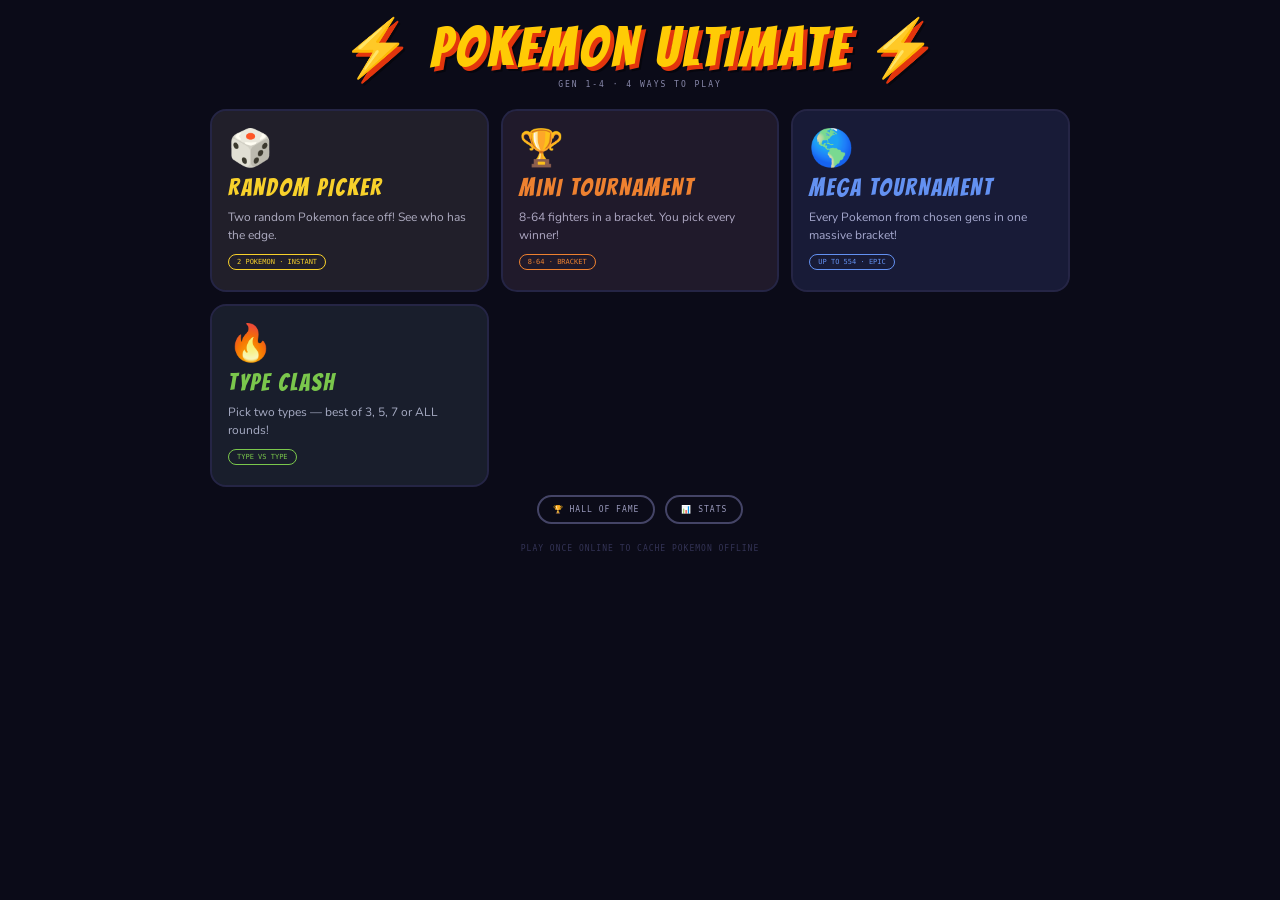
==== commit 6fd3053f: "Add files via upload" ====
--- a/index.html
+++ b/index.html
@@ -3,26 +3,34 @@
 <head>
 <meta charset="UTF-8">
 <meta name="viewport" content="width=device-width, initial-scale=1.0, viewport-fit=cover">
-<title>Pokémon Ultimate</title>
+<title>Pokemon Ultimate</title>
 <link rel="manifest" href="./manifest.json">
 <meta name="apple-mobile-web-app-capable" content="yes">
 <meta name="apple-mobile-web-app-status-bar-style" content="black-translucent">
-<meta name="apple-mobile-web-app-title" content="Pokémon Ultimate">
+<meta name="apple-mobile-web-app-title" content="Pokemon Ultimate">
 <link rel="apple-touch-icon" href="./icon-512.png">
 <meta name="theme-color" content="#0b0b18">
 <link rel="icon" type="image/x-icon" href="./favicon.ico">
 </head>
 <body>
-<!-- ALL JS, CSS, AND HTML IN ONE CLEAN SCRIPT BLOCK -->
+
+<!-- ═══ SERVICE WORKER (isolated, tiny) ═══ -->
 <script>
-// ═══════════════════════════════════════════════════
-//  SERVICE WORKER — smart offline caching
-// ═══════════════════════════════════════════════════
 if ('serviceWorker' in navigator) {
   window.addEventListener('load', function() {
     navigator.serviceWorker.register('./sw.js')
       .then(function(reg) {
-        console.log('[SW] Active:', reg.scope);
+        reg.addEventListener('updatefound', function() {
+          var nw = reg.installing;
+          nw.addEventListener('statechange', function() {
+            if (nw.state === 'installed' && navigator.serviceWorker.controller) {
+              showUpdateBanner();
+            }
+          });
+        });
+        document.addEventListener('visibilitychange', function() {
+          if (document.visibilityState === 'visible') reg.update();
+        });
         navigator.serviceWorker.addEventListener('message', function(e) {
           if (e.data && e.data.type === 'CACHE_SIZE') {
             var el = document.getElementById('cache-count');
@@ -30,10 +38,34 @@
           }
         });
       })
-      .catch(function(e) { console.log('[SW] Failed:', e); });
+      .catch(function(e) { console.log('SW fail', e); });
   });
-}
-window.addEventListener('online',  function() { updateNetBanner(true); });
+  var _refreshing = false;
+  navigator.serviceWorker.addEventListener('controllerchange', function() {
+    if (!_refreshing) { _refreshing = true; window.location.reload(); }
+  });
+}
+function showUpdateBanner() {
+  if (document.getElementById('update-banner')) return;
+  var b = document.createElement('div');
+  b.id = 'update-banner';
+  b.style.cssText = 'position:fixed;top:0;left:0;right:0;z-index:999;background:#3b4cca;'
+    + 'color:#fff;text-align:center;padding:10px;font-family:monospace;font-size:10px;'
+    + 'display:flex;align-items:center;justify-content:center;gap:12px;letter-spacing:1px;';
+  b.innerHTML = '<span>NEW VERSION AVAILABLE!</span>'
+    + '<button onclick="applyUpdate()" style="background:#ffcb05;color:#0b0b18;border:none;'
+    + 'border-radius:20px;padding:5px 14px;font-family:monospace;font-size:10px;'
+    + 'font-weight:bold;cursor:pointer;">UPDATE</button>'
+    + '<button onclick="this.parentNode.remove()" style="background:transparent;border:none;'
+    + 'color:#fff;font-size:16px;cursor:pointer;">x</button>';
+  document.body.appendChild(b);
+}
+function applyUpdate() {
+  if (navigator.serviceWorker.controller) {
+    navigator.serviceWorker.controller.postMessage('SKIP_WAITING');
+  }
+}
+window.addEventListener('online', function() { updateNetBanner(true); });
 window.addEventListener('offline', function() { updateNetBanner(false); });
 function updateNetBanner(online) {
   var b = document.getElementById('net-banner');
@@ -41,293 +73,373 @@
   if (!online) {
     var d = document.createElement('div');
     d.id = 'net-banner';
+    d.style.cssText = 'position:fixed;top:0;left:0;right:0;z-index:500;background:#705746;'
+      + 'color:#fff;text-align:center;padding:8px;font-family:monospace;font-size:10px;letter-spacing:1px;';
     d.textContent = 'OFFLINE - Showing cached Pokemon only';
-    d.style.cssText = 'position:fixed;top:0;left:0;right:0;z-index:200;background:#705746;'
-      + 'color:#fff;text-align:center;padding:8px;font-family:monospace;font-size:10px;letter-spacing:1px;';
     document.body.appendChild(d);
   }
 }
-if (!navigator.onLine) updateNetBanner(false);
 </script>
 
 <style>
 @import url('https://fonts.googleapis.com/css2?family=Bangers&family=Nunito:wght@400;700;900&display=swap');
-html,body{background:#0b0b18 !important;margin:0;padding:0;}
-body{background:#0b0b18 !important;color:#f0f0ff;font-family:'Nunito','Helvetica Neue',sans-serif;
-  min-height:100vh;min-height:100dvh;overflow-x:hidden;
+*{box-sizing:border-box;}
+html,body{margin:0;padding:0;background:#0b0b18;}
+body{color:#f0f0ff;font-family:'Nunito','Helvetica Neue',sans-serif;min-height:100vh;
+  min-height:100dvh;overflow-x:hidden;
   padding-top:env(safe-area-inset-top);
   padding-bottom:env(safe-area-inset-bottom);}
+body::before{content:'';position:fixed;inset:0;pointer-events:none;z-index:0;
+  background:radial-gradient(ellipse at 15% 25%,rgba(59,76,202,.12),transparent 55%),
+             radial-gradient(ellipse at 85% 75%,rgba(227,53,13,.09),transparent 55%);}
 #app-root{background:#0b0b18;min-height:100vh;position:relative;color:#f0f0ff;}
-body::before{content:'';position:fixed;inset:0;pointer-events:none;z-index:0;
-  background:radial-gradient(ellipse at 15% 25%,rgba(59,76,202,.12) 0%,transparent 55%),
-             radial-gradient(ellipse at 85% 75%,rgba(227,53,13,.09) 0%,transparent 55%);}
+
+/* ── Animations ── */
 @keyframes spin{to{transform:rotate(360deg)}}
-@keyframes pulse{0%,100%{transform:scale(1)}50%{transform:scale(1.18)}}
-@keyframes float{0%,100%{transform:translateY(0)}50%{transform:translateY(-12px)}}
-@keyframes cbounce{0%,100%{transform:translateY(0)}50%{transform:translateY(-8px)}}
+@keyframes pulse{0%,100%{transform:scale(1)}50%{transform:scale(1.15)}}
+@keyframes float{0%,100%{transform:translateY(0)}50%{transform:translateY(-10px)}}
+@keyframes fadeIn{from{opacity:0;transform:translateY(8px)}to{opacity:1;transform:translateY(0)}}
+@keyframes slideDown{from{opacity:0;transform:translateY(-16px)}to{opacity:1;transform:translateY(0)}}
+@keyframes slideInLeft{from{opacity:0;transform:translateX(-60px)}to{opacity:1;transform:translateX(0)}}
+@keyframes slideInRight{from{opacity:0;transform:translateX(60px)}to{opacity:1;transform:translateX(0)}}
+@keyframes wflash{0%{box-shadow:0 0 0 rgba(255,203,5,0)}30%{box-shadow:0 0 50px rgba(255,203,5,.9)}100%{box-shadow:0 0 25px rgba(255,203,5,.5)}}
+@keyframes loseShake{0%{transform:scale(1)}15%{transform:scale(.97) translateX(-5px)}35%{transform:scale(.96) translateX(4px)}100%{transform:scale(.95);opacity:.25;filter:grayscale(1)}}
+@keyframes chosenPulse{0%,100%{box-shadow:0 0 25px rgba(255,203,5,.5)}50%{box-shadow:0 0 45px rgba(255,203,5,.9)}}
+@keyframes screenFlash{0%{opacity:0}15%{opacity:.2}100%{opacity:0}}
+@keyframes confettiDrop{0%{transform:translateY(-20px) rotate(0);opacity:1}100%{transform:translateY(100vh) rotate(720deg);opacity:0}}
+@keyframes upsetPop{0%{transform:scale(0) rotate(-15deg);opacity:0}60%{transform:scale(1.2) rotate(3deg)}100%{transform:scale(1);opacity:1}}
+@keyframes streakGlow{0%,100%{text-shadow:0 0 8px currentColor}50%{text-shadow:0 0 20px currentColor}}
 @keyframes champPop{from{transform:scale(.2) rotate(-12deg);opacity:0}to{transform:scale(1);opacity:1}}
-@keyframes fadeIn{from{opacity:0;transform:translateY(6px)}to{opacity:1;transform:translateY(0)}}
-@keyframes confettiDrop{0%{transform:translateY(-20px) rotate(0);opacity:1}100%{transform:translateY(100vh) rotate(720deg);opacity:0}}
-@keyframes slideDown{from{opacity:0;transform:translateY(-16px)}to{opacity:1;transform:translateY(0)}}
-@keyframes wflash{0%{transform:scale(1);box-shadow:0 0 0 rgba(255,203,5,0);}
-  20%{transform:scale(1.08);box-shadow:0 0 60px rgba(255,203,5,.9);}
-  100%{transform:scale(1.04);box-shadow:0 0 30px rgba(255,203,5,.5);}}
-@keyframes loseShake{0%{transform:scale(1)}15%{transform:scale(.97) translateX(-6px)}
-  30%{transform:scale(.96) translateX(5px)}60%{transform:scale(.95) translateX(2px)}
-  100%{transform:scale(.95);opacity:.28;filter:grayscale(.9);}}
-@keyframes chosenPulse{0%,100%{box-shadow:0 0 30px rgba(255,203,5,.5)}
-  50%{box-shadow:0 0 50px rgba(255,203,5,.8)}}
-@keyframes checkIn{0%{opacity:0;transform:scale(0) rotate(-20deg)}
-  60%{transform:scale(1.3) rotate(5deg)}100%{opacity:1;transform:scale(1) rotate(0)}}
-@keyframes screenFlash{0%{opacity:0}10%{opacity:.18}100%{opacity:0}}
-@keyframes slideUp{from{transform:translateY(100%)}to{transform:translateY(0)}}
-::-webkit-scrollbar{width:5px;height:5px}
+@keyframes hofEntry{from{opacity:0;transform:translateX(-16px)}to{opacity:1;transform:translateX(0)}}
+
+/* ── Scrollbar ── */
+::-webkit-scrollbar{width:4px}
 ::-webkit-scrollbar-track{background:#0a0a18}
-::-webkit-scrollbar-thumb{background:#2a2a4a;border-radius:3px}
-.screen{display:none;position:relative;z-index:1;animation:fadeIn .3s ease;}
-.screen.active{display:block;}
-#champ-screen.active,#loading-screen.active{display:flex;}
-header{text-align:center;padding:22px 16px 8px;position:relative;z-index:2;}
-.game-title{font-family:'Bangers',Impact,cursive;font-size:clamp(28px,7vw,58px);
+::-webkit-scrollbar-thumb{background:#2a2a4a;border-radius:2px}
+
+/* ── Screens ── */
+.screen{display:none;position:relative;z-index:1;}
+.screen.active{display:block;animation:fadeIn .3s ease;}
+#loading-screen.active,#champ-screen.active{display:flex;}
+
+/* ── Header ── */
+header{text-align:center;padding:20px 16px 8px;position:relative;z-index:2;}
+.game-title{font-family:'Bangers',Impact,cursive;font-size:clamp(28px,7vw,56px);
   letter-spacing:4px;color:#ffcb05;
-  text-shadow:4px 4px 0 #e3350d,7px 7px 0 rgba(0,0,0,.5);line-height:1;}
-.game-sub{font-family:monospace;font-size:clamp(7px,1.3vw,9px);color:#8888aa;margin-top:5px;letter-spacing:2px;}
-#home-screen{padding:14px 14px 40px;}
-.mode-grid{display:grid;grid-template-columns:repeat(auto-fit,minmax(230px,1fr));gap:14px;max-width:860px;margin:0 auto;}
-.mode-card{background:#13132a;border:2px solid #252545;border-radius:18px;padding:22px 18px;
-  cursor:pointer;display:flex;flex-direction:column;gap:10px;position:relative;overflow:hidden;}
-.mode-card::before{content:'';position:absolute;inset:0;background:var(--mc,#3b4cca);opacity:.05;}
-.mode-icon{font-size:clamp(26px,5vw,40px);line-height:1;}
-.mode-name{font-family:'Bangers',Impact,cursive;font-size:clamp(18px,3.5vw,26px);letter-spacing:2px;}
-.mode-desc{font-size:13px;color:#aaaacc;line-height:1.55;}
-.mode-badge{font-family:monospace;font-size:7px;padding:3px 8px;border-radius:20px;border:1.5px solid;width:fit-content;margin-top:4px;}
-.setup-wrap{max-width:540px;margin:0 auto;padding:18px 14px 50px;}
-.setup-title{font-family:'Bangers',Impact,cursive;font-size:clamp(24px,5vw,38px);letter-spacing:3px;text-align:center;margin-bottom:16px;}
-.filter-label{font-family:monospace;font-size:8px;color:#bbbbdd;letter-spacing:1px;margin-bottom:8px;margin-top:16px;}
-.gen-row{display:flex;flex-wrap:wrap;gap:8px;margin-bottom:4px;}
-.gen-btn{font-family:monospace;font-size:8px;padding:8px 14px;border-radius:9px;
+  text-shadow:4px 4px 0 #e3350d,6px 6px 0 rgba(0,0,0,.4);line-height:1;}
+.game-sub{font-family:monospace;font-size:8px;color:#8888aa;margin-top:4px;letter-spacing:2px;}
+
+/* ── Home ── */
+#home-screen{padding:12px 14px 40px;}
+.mode-grid{display:grid;grid-template-columns:repeat(auto-fit,minmax(220px,1fr));gap:12px;max-width:860px;margin:0 auto;}
+.mode-card{background:#13132a;border:2px solid #252545;border-radius:16px;padding:20px 16px;
+  cursor:pointer;display:flex;flex-direction:column;gap:8px;position:relative;overflow:hidden;
+  transition:transform .15s,border-color .15s;}
+.mode-card:active{transform:scale(.98);}
+.mode-card::before{content:'';position:absolute;inset:0;background:var(--mc,#3b4cca);opacity:.06;}
+.mode-icon{font-size:clamp(24px,5vw,36px);line-height:1;}
+.mode-name{font-family:'Bangers',Impact,cursive;font-size:clamp(18px,3.5vw,24px);letter-spacing:2px;}
+.mode-desc{font-size:12px;color:#aaaacc;line-height:1.5;}
+.mode-badge{font-family:monospace;font-size:7px;padding:3px 8px;border-radius:20px;border:1.5px solid;width:fit-content;margin-top:2px;}
+.home-footer{text-align:center;padding:8px 0 16px;display:flex;gap:10px;justify-content:center;flex-wrap:wrap;}
+
+/* ── Setup ── */
+.setup-wrap{max-width:540px;margin:0 auto;padding:16px 14px 50px;}
+.setup-title{font-family:'Bangers',Impact,cursive;font-size:clamp(22px,5vw,36px);letter-spacing:3px;text-align:center;margin-bottom:14px;}
+.filter-label{font-family:monospace;font-size:8px;color:#bbbbdd;letter-spacing:1px;margin-bottom:6px;margin-top:14px;}
+.gen-row{display:flex;flex-wrap:wrap;gap:7px;margin-bottom:4px;}
+.gen-btn{font-family:monospace;font-size:8px;padding:7px 13px;border-radius:9px;
   border:2px solid #252545;background:#090915;color:#aaaacc;cursor:pointer;transition:all .2s;}
 .gen-btn.on{border-color:#6390F0;color:#6390F0;background:rgba(99,144,240,.15);}
-.type-grid{display:grid;grid-template-columns:repeat(3,1fr);gap:7px;margin-bottom:8px;}
-.type-btn{display:flex;align-items:center;gap:7px;padding:9px 10px;border-radius:10px;
-  border:2px solid #252545;background:#0f0f20;color:#aaaacc;
-  cursor:pointer;transition:all .18s;font-family:monospace;font-size:9px;}
-.type-btn:disabled{opacity:.4;cursor:not-allowed;border-color:#1a1a2e;background:#0d0d1a;color:#333;}
-.type-emoji{font-size:16px;line-height:1;flex-shrink:0;}
-.size-row{display:flex;flex-wrap:wrap;gap:8px;margin-bottom:4px;}
-.sz-btn{font-family:monospace;font-size:8px;padding:8px 14px;border-radius:10px;
+.type-grid{display:grid;grid-template-columns:repeat(3,1fr);gap:6px;margin-bottom:6px;}
+.type-btn{display:flex;align-items:center;gap:6px;padding:8px 9px;border-radius:10px;
+  border:2px solid #252545;background:#0f0f20;color:#aaaacc;cursor:pointer;
+  transition:all .18s;font-family:monospace;font-size:8px;}
+.type-btn:disabled{opacity:.35;cursor:not-allowed;}
+.type-emoji{font-size:15px;line-height:1;flex-shrink:0;}
+.size-row{display:flex;flex-wrap:wrap;gap:7px;margin-bottom:4px;}
+.sz-btn{font-family:monospace;font-size:8px;padding:7px 13px;border-radius:9px;
   border:2px solid #252545;background:#090915;color:#aaaacc;cursor:pointer;transition:all .2s;}
 .sz-btn.on{border-color:#ffcb05;color:#ffcb05;background:rgba(255,203,5,.1);}
-.setup-btns{display:flex;gap:12px;justify-content:center;margin-top:18px;flex-wrap:wrap;}
-.action-btn{font-family:monospace;font-size:clamp(8px,1.6vw,10px);padding:12px 26px;
-  border:none;border-radius:50px;cursor:pointer;color:#fff;transition:all .15s;}
+.setup-btns{display:flex;gap:10px;justify-content:center;margin-top:16px;flex-wrap:wrap;}
+.action-btn{font-family:monospace;font-size:clamp(8px,1.6vw,10px);padding:11px 24px;
+  border:none;border-radius:50px;cursor:pointer;color:#fff;transition:all .15s;letter-spacing:1px;}
 .action-btn:disabled{opacity:.4;cursor:not-allowed;}
-.back-btn{font-family:monospace;font-size:8px;padding:9px 16px;background:transparent;
-  border:2px solid #444466;color:#9999bb;border-radius:30px;cursor:pointer;}
-.undo-btn{font-family:monospace;font-size:8px;padding:9px 16px;background:transparent;
+.back-btn{font-family:monospace;font-size:8px;padding:8px 14px;background:transparent;
+  border:2px solid #444466;color:#9999bb;border-radius:30px;cursor:pointer;letter-spacing:1px;}
+.undo-btn{font-family:monospace;font-size:8px;padding:8px 14px;background:transparent;
   border:2px solid #ffcb05;color:#ffcb05;border-radius:30px;cursor:pointer;font-weight:bold;}
 .info-badge{font-family:monospace;font-size:8px;background:#1a1a35;border:1px solid #35356a;
-  border-radius:20px;padding:7px 14px;color:#aaaacc;text-align:center;display:inline-block;margin-top:10px;}
+  border-radius:20px;padding:6px 14px;color:#aaaacc;text-align:center;display:inline-block;margin-top:8px;}
+.mega-toggle-btn{display:flex;align-items:center;gap:10px;padding:11px 14px;
+  border-radius:12px;cursor:pointer;width:100%;font-family:monospace;
+  font-size:9px;letter-spacing:1px;transition:all .2s;margin-top:12px;text-align:left;}
+
+/* ── Loading ── */
 #loading-screen{flex-direction:column;align-items:center;justify-content:center;
-  min-height:60vh;gap:20px;padding:40px;text-align:center;}
-.pokeball{width:80px;height:80px;border-radius:50%;
-  background:linear-gradient(180deg,#e3350d 50%,#fff 50%);
-  border:5px solid #2a2a4a;position:relative;animation:spin .7s linear infinite;}
+  min-height:60vh;gap:18px;padding:40px;text-align:center;}
+.pokeball{width:72px;height:72px;border-radius:50%;
+  background:linear-gradient(180deg,#e3350d 50%,#f0f0ff 50%);
+  border:5px solid #1a1a35;position:relative;animation:spin .7s linear infinite;}
 .pokeball::after{content:'';position:absolute;top:50%;left:50%;transform:translate(-50%,-50%);
-  width:22px;height:22px;background:#fff;border-radius:50%;border:4px solid #2a2a4a;}
-.load-text{font-family:monospace;font-size:10px;color:#aaaacc;line-height:2.2;}
-.load-prog{width:260px;height:10px;background:#111;border-radius:5px;border:1px solid #252545;overflow:hidden;}
-.load-bar{height:100%;background:linear-gradient(90deg,#3b4cca,#ffcb05);border-radius:5px;width:0%;transition:width .3s;}
-#round-transition{position:fixed;inset:0;z-index:100;background:rgba(11,11,24,.96);
-  display:none;flex-direction:column;align-items:center;justify-content:center;gap:18px;}
+  width:20px;height:20px;background:#f0f0ff;border-radius:50%;border:4px solid #1a1a35;}
+.load-text{font-family:monospace;font-size:9px;color:#aaaacc;line-height:2.2;text-align:center;}
+.load-prog{width:240px;height:8px;background:#111;border-radius:4px;border:1px solid #252545;overflow:hidden;}
+.load-bar{height:100%;background:linear-gradient(90deg,#3b4cca,#ffcb05);border-radius:4px;width:0%;transition:width .3s;}
+
+/* ── Round transition overlay ── */
+#round-transition{position:fixed;inset:0;z-index:100;background:rgba(11,11,24,.95);
+  display:none;flex-direction:column;align-items:center;justify-content:center;gap:16px;}
 #round-transition.visible{display:flex;}
-.trans-pokeball{width:72px;height:72px;border-radius:50%;
-  background:linear-gradient(180deg,#e3350d 50%,#fff 50%);
-  border:5px solid #2a2a4a;position:relative;animation:spin .7s linear infinite;}
+.trans-pokeball{width:64px;height:64px;border-radius:50%;
+  background:linear-gradient(180deg,#e3350d 50%,#f0f0ff 50%);
+  border:5px solid #1a1a35;position:relative;animation:spin .7s linear infinite;}
 .trans-pokeball::after{content:'';position:absolute;top:50%;left:50%;transform:translate(-50%,-50%);
-  width:20px;height:20px;background:#fff;border-radius:50%;border:4px solid #2a2a4a;}
-.trans-label{font-family:'Bangers',Impact,cursive;font-size:clamp(26px,6vw,44px);
+  width:18px;height:18px;background:#f0f0ff;border-radius:50%;border:4px solid #1a1a35;}
+.trans-label{font-family:'Bangers',Impact,cursive;font-size:clamp(24px,6vw,42px);
   color:#ffcb05;letter-spacing:3px;text-shadow:3px 3px 0 #e3350d;text-align:center;}
-.trans-sub{font-family:monospace;font-size:9px;color:#9999bb;letter-spacing:1px;}
+.trans-sub{font-family:monospace;font-size:8px;color:#9999bb;letter-spacing:1px;}
+
+/* ── Screen flash ── */
+#pick-flash{position:fixed;inset:0;z-index:99;pointer-events:none;
+  background:rgba(255,203,5,.15);opacity:0;display:none;}
+
+/* ── Upset banner ── */
+#upset-banner{position:fixed;inset:0;z-index:95;display:none;
+  align-items:center;justify-content:center;pointer-events:none;}
+.upset-text{font-family:'Bangers',Impact,cursive;font-size:clamp(48px,12vw,96px);
+  color:#ffcb05;text-shadow:5px 5px 0 #e3350d;letter-spacing:4px;
+  animation:upsetPop .5s cubic-bezier(.175,.885,.32,1.275);}
+
+/* ── Battle screen ── */
 #battle-screen{padding:0 10px 16px;}
 .round-banner{text-align:center;padding:8px 16px 2px;}
-.round-name{font-family:'Bangers',Impact,cursive;font-size:clamp(20px,4.5vw,32px);
-  color:#ffcb05;letter-spacing:2px;animation:slideDown .4s ease;}
-.round-info{font-family:monospace;font-size:8px;color:#8888aa;margin-top:4px;letter-spacing:1px;}
-.battle-hint{font-family:monospace;font-size:8px;color:#9999bb;text-align:center;margin:4px 0 0;letter-spacing:1px;}
+.round-name{font-family:'Bangers',Impact,cursive;font-size:clamp(20px,4.5vw,30px);
+  color:#ffcb05;letter-spacing:2px;animation:slideDown .35s ease;}
+.round-info{font-family:monospace;font-size:8px;color:#8888aa;margin-top:3px;letter-spacing:1px;}
+.battle-hint{font-family:monospace;font-size:8px;color:#9999bb;text-align:center;margin:4px 0;letter-spacing:1px;}
 .battle-arena{display:flex;flex-direction:column;align-items:center;gap:0;
-  max-width:520px;margin:0 auto;padding:6px 0;}
+  max-width:520px;margin:0 auto;padding:4px 0;}
 @media(min-width:600px){
-  .battle-arena{flex-direction:row;align-items:flex-start;max-width:900px;gap:12px;}
-}
-.vs-col{display:flex;align-items:center;justify-content:center;padding:4px 0;flex-shrink:0;}
-.vs-text{font-family:'Bangers',Impact,cursive;font-size:clamp(28px,8vw,48px);
+  .battle-arena{flex-direction:row;align-items:stretch;max-width:900px;gap:10px;}
+}
+.vs-col{display:flex;align-items:center;justify-content:center;padding:3px 0;flex-shrink:0;}
+.vs-text{font-family:'Bangers',Impact,cursive;font-size:clamp(26px,7vw,44px);
   color:#ffcb05;text-shadow:3px 3px 0 #e3350d;animation:pulse 1.5s ease-in-out infinite;}
-.battle-controls{display:flex;justify-content:center;gap:10px;margin-top:8px;flex-wrap:wrap;}
+.battle-controls{display:flex;justify-content:center;gap:8px;margin-top:8px;flex-wrap:wrap;}
+
+/* ── Type advantage bar ── */
+#type-adv-bar{text-align:center;font-family:monospace;font-size:8px;letter-spacing:1px;
+  padding:5px 14px;margin:3px auto;border-radius:20px;max-width:520px;
+  display:none;}
+
+/* ── Poke card ── */
 .poke-card{width:100%;max-width:520px;background:#13132a;color:#f0f0ff;
-  border:2px solid #252545;border-radius:18px;padding:10px 12px 12px;
-  display:flex;flex-direction:row;align-items:center;gap:12px;
-  cursor:pointer;transition:all .25s;position:relative;overflow:hidden;}
+  border:2px solid #252545;border-radius:16px;padding:10px 12px;
+  display:flex;flex-direction:row;align-items:center;gap:10px;
+  cursor:pointer;transition:border-color .25s,box-shadow .25s,opacity .25s,filter .25s;
+  position:relative;overflow:hidden;}
 @media(min-width:600px){
-  .poke-card{flex:1;max-width:420px;flex-direction:column;align-items:center;gap:7px;}
+  .poke-card{flex:1;max-width:420px;flex-direction:column;align-items:center;gap:6px;}
 }
 .poke-card::before{content:'';position:absolute;inset:0;background:var(--ac,#3b4cca);opacity:.05;pointer-events:none;}
 .poke-card.winner{border-color:#ffcb05 !important;border-width:3px !important;
-  box-shadow:0 0 40px rgba(255,203,5,.6),0 0 80px rgba(255,203,5,.2) !important;
-  animation:chosenPulse 1.5s ease infinite;
-  z-index:2;}
-.poke-card.winner::after{content:'WINNER';position:absolute;top:10px;right:10px;
-  font-family:monospace;font-size:9px;font-weight:bold;
-  color:#ffcb05;background:rgba(0,0,0,.7);padding:3px 8px;
-  border-radius:20px;border:1px solid #ffcb05;
-  animation:checkIn .3s cubic-bezier(.175,.885,.32,1.275) .15s both;letter-spacing:1px;}
-.poke-card.loser{opacity:.28;filter:grayscale(.9);cursor:default;pointer-events:none;transition:all .4s;}
+  box-shadow:0 0 40px rgba(255,203,5,.6) !important;animation:chosenPulse 1.5s ease infinite;}
+.poke-card.winner::after{content:'WINNER';position:absolute;top:8px;right:8px;
+  font-family:monospace;font-size:8px;font-weight:bold;color:#ffcb05;
+  background:rgba(0,0,0,.7);padding:3px 8px;border-radius:20px;
+  border:1px solid #ffcb05;letter-spacing:1px;}
+.poke-card.loser{opacity:.22;filter:grayscale(1);cursor:default;pointer-events:none;}
 .poke-card.locked{pointer-events:none;}
-.poke-info{flex:1;display:flex;flex-direction:column;gap:4px;min-width:0;}
+.poke-card.p1-card{border-color:#F7D02C !important;}
+.poke-card.p2-card{border-color:#EE8130 !important;}
+
+/* ── Card contents ── */
+.poke-img-wrap{width:clamp(120px,36vw,170px);height:clamp(120px,36vw,170px);
+  flex-shrink:0;display:flex;align-items:center;justify-content:center;position:relative;}
+@media(min-width:600px){.poke-img-wrap{width:clamp(110px,18vw,190px);height:clamp(110px,18vw,190px);}}
+.poke-img{width:100%;height:100%;object-fit:contain;image-rendering:pixelated;}
+.poke-info{flex:1;display:flex;flex-direction:column;gap:3px;min-width:0;}
 @media(min-width:600px){.poke-info{align-items:center;}}
 .poke-num{font-family:monospace;font-size:7px;color:#6666aa;}
-.poke-img-wrap{width:clamp(130px,38vw,180px);height:clamp(130px,38vw,180px);
-  flex-shrink:0;display:flex;align-items:center;justify-content:center;position:relative;}
-@media(min-width:600px){.poke-img-wrap{width:clamp(120px,20vw,200px);height:clamp(120px,20vw,200px);}}
-.poke-img-wrap::after{content:'';position:absolute;bottom:0;left:50%;transform:translateX(-50%);
-  width:70%;height:10px;background:radial-gradient(ellipse,rgba(0,0,0,.5) 0%,transparent 70%);border-radius:50%;}
-.poke-img{width:100%;height:100%;object-fit:contain;image-rendering:pixelated;image-rendering:crisp-edges;}
-.poke-name{font-family:monospace;font-size:clamp(9px,2vw,12px);text-align:left;
-  text-transform:uppercase;letter-spacing:1px;margin-top:2px;color:#f0f0ff;}
+.poke-name{font-family:monospace;font-size:clamp(9px,2vw,12px);text-transform:uppercase;letter-spacing:1px;color:#f0f0ff;}
 @media(min-width:600px){.poke-name{text-align:center;}}
-.poke-types{display:flex;gap:5px;flex-wrap:wrap;}
+.poke-types{display:flex;gap:4px;flex-wrap:wrap;}
 @media(min-width:600px){.poke-types{justify-content:center;}}
-.type-badge{font-family:monospace;font-size:6px;padding:3px 7px;border-radius:20px;
+.type-badge{font-family:monospace;font-size:6px;padding:2px 6px;border-radius:20px;
   border:1.5px solid rgba(255,255,255,.15);text-transform:uppercase;}
-.poke-stats{width:100%;display:flex;flex-direction:column;gap:3px;margin-top:4px;}
-.stat-row{display:flex;align-items:center;gap:5px;}
-.stat-lbl{font-family:monospace;font-size:6px;color:#8888aa;width:27px;text-align:right;flex-shrink:0;}
+.poke-stats{width:100%;display:flex;flex-direction:column;gap:2px;margin-top:3px;}
+.stat-row{display:flex;align-items:center;gap:4px;}
+.stat-lbl{font-family:monospace;font-size:6px;color:#8888aa;width:26px;text-align:right;flex-shrink:0;}
 .stat-bg{flex:1;height:5px;background:#060610;border-radius:3px;overflow:hidden;border:1px solid #1e1e3a;}
-.stat-fill{height:100%;border-radius:3px;width:0;transition:width .8s cubic-bezier(.34,1.56,.64,1);}
-.stat-num{font-family:monospace;font-size:6px;color:#aaaacc;width:22px;text-align:right;flex-shrink:0;}
-.poke-bst{font-family:monospace;font-size:7px;color:#8888aa;margin-top:2px;}
+.stat-fill{height:100%;border-radius:3px;width:0;transition:width .7s cubic-bezier(.34,1.56,.64,1);}
+.stat-num{font-family:monospace;font-size:6px;color:#aaaacc;width:20px;text-align:right;flex-shrink:0;}
+.poke-bst{font-family:monospace;font-size:7px;color:#8888aa;margin-top:1px;}
 .poke-bst span{color:#ffcb05;}
+.streak-badge{position:absolute;top:6px;left:6px;font-family:monospace;font-size:7px;
+  font-weight:bold;color:#fff;padding:2px 7px;border-radius:20px;z-index:3;
+  animation:streakGlow 1.2s ease infinite;}
+
+/* ── 2P banner ── */
+#two-player-banner{font-family:monospace;font-size:8px;letter-spacing:1px;
+  text-align:center;padding:5px;color:#fff;display:none;
+  background:linear-gradient(135deg,#3b4cca,#6390F0);}
+
+/* ── Picker ── */
 .picker-result{font-family:monospace;font-size:8px;color:#ffcb05;text-align:center;
-  padding:10px 16px;min-height:34px;line-height:1.8;}
-.clash-score{font-family:monospace;font-size:9px;margin-top:6px;color:#ccccee;text-align:center;}
-.clash-types-row{display:flex;gap:10px;justify-content:center;margin-top:8px;flex-wrap:wrap;align-items:center;}
+  padding:8px 16px;min-height:28px;line-height:1.8;}
+
+/* ── Bracket ── */
 #bracket-screen{padding:14px 14px 50px;}
-.bracket-head{text-align:center;margin-bottom:14px;}
-.bracket-head h2{font-family:'Bangers',Impact,cursive;font-size:clamp(22px,5vw,36px);
+.bracket-head{text-align:center;margin-bottom:12px;}
+.bracket-head h2{font-family:'Bangers',Impact,cursive;font-size:clamp(20px,5vw,32px);
   color:#ffcb05;letter-spacing:3px;text-shadow:3px 3px 0 #e3350d;}
-.bracket-scroll{overflow:auto;max-height:65vh;border:1px solid #252545;border-radius:12px;background:#13132a;}
-.bracket-inner{display:flex;padding:16px;min-width:max-content;gap:0;}
-.b-round{display:flex;flex-direction:column;min-width:170px;}
-.b-round-lbl{font-family:monospace;font-size:7px;color:#7777aa;text-align:center;margin-bottom:8px;letter-spacing:1px;}
-.b-matches{display:flex;flex-direction:column;justify-content:space-around;flex:1;gap:6px;}
-.b-match{display:flex;flex-direction:column;gap:2px;background:rgba(0,0,0,.2);
-  border-radius:9px;padding:5px;border:1px solid #181830;}
-.b-entry{display:flex;align-items:center;gap:6px;padding:5px 7px;
-  border-radius:7px;border:1.5px solid transparent;min-width:155px;color:#ccccee;}
-.b-entry.w{border-color:#ffcb05;background:rgba(255,203,5,.07);}
-.b-entry.l{opacity:.28;}
-.b-entry.champ{border-color:#ffcb05;background:rgba(255,203,5,.14);}
-.b-img{width:26px;height:26px;object-fit:contain;image-rendering:pixelated;flex-shrink:0;}
-.b-name{font-family:monospace;font-size:6px;text-transform:uppercase;
-  overflow:hidden;text-overflow:ellipsis;white-space:nowrap;flex:1;}
-.b-divider{height:1px;background:#181830;margin:2px 4px;}
-.b-conn{width:16px;flex-shrink:0;display:flex;align-items:center;}
-.b-conn-line{width:100%;height:2px;background:#1e1e40;}
-#pick-flash{position:fixed;inset:0;z-index:99;pointer-events:none;
-  background:rgba(255,203,5,.12);opacity:0;display:none;}
-#champ-screen{flex-direction:column;align-items:center;padding:18px 16px 50px;gap:14px;}
-.confetti-row{font-size:clamp(20px,4vw,32px);letter-spacing:5px;animation:cbounce 1s ease infinite;}
-.champ-title{font-family:'Bangers',Impact,cursive;font-size:clamp(30px,7vw,56px);
+.b-round-nav{display:flex;align-items:center;justify-content:space-between;
+  margin-bottom:10px;gap:8px;}
+.b-nav-btn{font-family:monospace;font-size:10px;padding:7px 14px;
+  background:#13132a;border:2px solid #252545;color:#9999bb;border-radius:10px;cursor:pointer;}
+.b-nav-btn:disabled{opacity:.3;cursor:default;}
+.b-round-title{font-family:'Bangers',Impact,cursive;font-size:22px;
+  color:#ffcb05;letter-spacing:2px;text-align:center;flex:1;}
+.b-matchup{display:flex;align-items:center;gap:8px;
+  background:#13132a;border:1px solid #252545;border-radius:12px;
+  padding:9px 12px;margin-bottom:7px;transition:border-color .2s;}
+.b-matchup.current{border-color:#3b4cca;}
+.b-slot{flex:1;display:flex;align-items:center;gap:7px;min-width:0;}
+.b-slot.won{opacity:1;}
+.b-slot.lost{opacity:.28;}
+.b-slot-img{width:34px;height:34px;object-fit:contain;image-rendering:pixelated;flex-shrink:0;}
+.b-slot-name{font-family:monospace;font-size:8px;text-transform:uppercase;
+  flex:1;overflow:hidden;text-overflow:ellipsis;white-space:nowrap;}
+.b-slot-wins{font-family:monospace;font-size:7px;color:#ffcb05;flex-shrink:0;}
+.b-vs{font-family:'Bangers',Impact,cursive;font-size:14px;color:#444;flex-shrink:0;}
+.b-bye-note{font-family:monospace;font-size:8px;color:#444466;text-align:center;padding:8px;}
+
+/* ── Clash ── */
+#clash-screen{padding:0 10px 16px;}
+.clash-score{font-family:monospace;font-size:9px;margin:4px 0;color:#ccccee;text-align:center;}
+.clash-types-row{display:flex;gap:8px;justify-content:center;margin:6px 0;flex-wrap:wrap;align-items:center;}
+
+/* ── Champion ── */
+#champ-screen{flex-direction:column;align-items:center;padding:16px 16px 50px;gap:12px;}
+.confetti-row{font-size:clamp(18px,4vw,28px);letter-spacing:4px;}
+.champ-title{font-family:'Bangers',Impact,cursive;font-size:clamp(28px,7vw,52px);
   color:#ffcb05;text-shadow:4px 4px 0 #e3350d;letter-spacing:4px;}
-.champ-sub{font-family:monospace;font-size:9px;color:#9999bb;}
-.champ-card{background:#13132a;border:3px solid #ffcb05;border-radius:22px;
-  padding:24px 28px;display:flex;flex-direction:column;align-items:center;gap:12px;
-  box-shadow:0 0 55px rgba(255,203,5,.28);max-width:300px;width:100%;
-  animation:champPop .7s cubic-bezier(.175,.885,.32,1.275);}
-.champ-img{width:clamp(120px,26vw,170px);height:clamp(120px,26vw,170px);
+.champ-sub{font-family:monospace;font-size:8px;color:#9999bb;}
+.champ-card{background:#13132a;border:3px solid #ffcb05;border-radius:20px;
+  padding:20px 24px;display:flex;flex-direction:column;align-items:center;gap:10px;
+  box-shadow:0 0 50px rgba(255,203,5,.25);max-width:280px;width:100%;
+  animation:champPop .6s cubic-bezier(.175,.885,.32,1.275);}
+.champ-img{width:clamp(110px,25vw,160px);height:clamp(110px,25vw,160px);
   object-fit:contain;image-rendering:pixelated;
-  filter:drop-shadow(0 0 20px rgba(255,203,5,.6));animation:float 3s ease-in-out infinite;}
-.champ-name{font-family:'Bangers',Impact,cursive;font-size:clamp(26px,5vw,40px);
-  letter-spacing:3px;text-transform:uppercase;}
-.champ-btns{display:flex;gap:10px;flex-wrap:wrap;justify-content:center;}
-.champ-btn-pri{font-family:monospace;font-size:8px;padding:11px 20px;border-radius:50px;
-  cursor:pointer;color:#fff;border:none;
+  filter:drop-shadow(0 0 18px rgba(255,203,5,.5));animation:float 3s ease-in-out infinite;}
+.champ-name{font-family:'Bangers',Impact,cursive;font-size:clamp(22px,5vw,36px);letter-spacing:3px;}
+.champ-btns{display:flex;gap:8px;flex-wrap:wrap;justify-content:center;}
+.champ-btn-pri{font-family:monospace;font-size:8px;padding:10px 18px;border-radius:50px;
+  cursor:pointer;color:#fff;border:none;letter-spacing:1px;
   background:linear-gradient(135deg,#e3350d,#b02a09);box-shadow:0 4px 0 #6b1500;}
-.champ-btn-sec{font-family:monospace;font-size:8px;padding:11px 20px;border-radius:50px;
-  cursor:pointer;background:transparent;border:2px solid #444466;color:#9999bb;}
-.mega-toggle-btn{display:flex;align-items:center;gap:10px;padding:12px 16px;
-  border-radius:12px;cursor:pointer;width:100%;font-family:monospace;
-  font-size:9px;letter-spacing:1px;transition:all .2s;margin-top:14px;}
+.champ-btn-sec{font-family:monospace;font-size:8px;padding:10px 18px;border-radius:50px;
+  cursor:pointer;background:transparent;border:2px solid #444466;color:#9999bb;letter-spacing:1px;}
+
+/* ── Hall of Fame ── */
+#hof-screen{padding:16px 14px 50px;}
+.hof-entry{display:flex;align-items:center;gap:10px;
+  background:#13132a;border:1px solid #252545;border-radius:12px;
+  padding:9px 12px;margin-bottom:7px;animation:hofEntry .3s ease both;}
+.hof-rank{font-family:'Bangers',Impact,cursive;font-size:20px;color:#ffcb05;width:28px;text-align:center;flex-shrink:0;}
+.hof-img{width:44px;height:44px;object-fit:contain;image-rendering:pixelated;flex-shrink:0;}
+.hof-info{flex:1;min-width:0;}
+.hof-name{font-family:monospace;font-size:9px;color:#f0f0ff;text-transform:uppercase;letter-spacing:1px;}
+.hof-meta{font-family:monospace;font-size:7px;color:#6666aa;margin-top:2px;}
+.hof-bst{font-family:monospace;font-size:8px;color:#ffcb05;flex-shrink:0;text-align:right;}
+
+/* ── Stats screen ── */
+#stats-screen{padding:16px 14px 50px;}
+.stat-card{background:#13132a;border:1px solid #252545;border-radius:12px;padding:12px 14px;margin-bottom:8px;}
+.stat-card-label{font-family:monospace;font-size:7px;color:#6666aa;letter-spacing:1px;margin-bottom:4px;}
+.stat-card-val{font-family:'Bangers',Impact,cursive;font-size:26px;color:#ffcb05;line-height:1.1;}
+.stat-card-sub{font-family:monospace;font-size:8px;color:#9999bb;margin-top:3px;}
 </style>
 
 <div id="app-root">
-<div id="pick-flash"></div>
-
+
+<!-- ── FIXED OVERLAYS (all hidden by default) ── -->
+<div id="pick-flash" style="display:none"></div>
 <div id="round-transition">
   <div class="trans-pokeball"></div>
   <div class="trans-label" id="trans-label">NEXT ROUND!</div>
   <div class="trans-sub">LOADING NEXT BATTLE...</div>
 </div>
-
+<div id="upset-banner" style="display:none">
+  <div class="upset-text">UPSET!</div>
+</div>
+<div id="two-player-banner"></div>
+<div id="type-adv-bar"></div>
+
+<!-- ── HEADER (shown on all screens) ── -->
 <header>
-  <div class="game-title">&#9889; POKÉMON ULTIMATE &#9889;</div>
-  <div class="game-sub">GEN 1-4 · 4 WAYS TO PLAY</div>
+  <div class="game-title">&#9889; POKEMON ULTIMATE &#9889;</div>
+  <div class="game-sub">GEN 1-4 &middot; 4 WAYS TO PLAY</div>
 </header>
 
-<!-- HOME -->
+<!-- ══════════════════════════════════ HOME ══════════════════════════════════ -->
 <div id="home-screen" class="screen active">
   <div class="mode-grid">
     <div class="mode-card" style="--mc:#F7D02C" onclick="go('pickerSetup')">
       <div class="mode-icon">&#127922;</div>
       <div class="mode-name" style="color:#F7D02C">RANDOM PICKER</div>
-      <div class="mode-desc">Two random Pokémon face off! See stats and find out who has the edge.</div>
-      <div class="mode-badge" style="color:#F7D02C;border-color:#F7D02C">2 POKÉMON · INSTANT</div>
+      <div class="mode-desc">Two random Pokemon face off! See who has the edge.</div>
+      <div class="mode-badge" style="color:#F7D02C;border-color:#F7D02C">2 POKEMON &middot; INSTANT</div>
     </div>
     <div class="mode-card" style="--mc:#EE8130" onclick="go('miniSetup')">
       <div class="mode-icon">&#127942;</div>
       <div class="mode-name" style="color:#EE8130">MINI TOURNAMENT</div>
       <div class="mode-desc">8-64 fighters in a bracket. You pick every winner!</div>
-      <div class="mode-badge" style="color:#EE8130;border-color:#EE8130">8-64 · BRACKET</div>
+      <div class="mode-badge" style="color:#EE8130;border-color:#EE8130">8-64 &middot; BRACKET</div>
     </div>
     <div class="mode-card" style="--mc:#6390F0" onclick="go('megaSetup')">
       <div class="mode-icon">&#127758;</div>
       <div class="mode-name" style="color:#6390F0">MEGA TOURNAMENT</div>
-      <div class="mode-desc">Every Pokémon from chosen gens and types in one massive bracket!</div>
-      <div class="mode-badge" style="color:#6390F0;border-color:#6390F0">UP TO 554 · EPIC</div>
+      <div class="mode-desc">Every Pokemon from chosen gens in one massive bracket!</div>
+      <div class="mode-badge" style="color:#6390F0;border-color:#6390F0">UP TO 554 &middot; EPIC</div>
     </div>
     <div class="mode-card" style="--mc:#7AC74C" onclick="go('clashSetup')">
       <div class="mode-icon">&#128293;</div>
       <div class="mode-name" style="color:#7AC74C">TYPE CLASH</div>
-      <div class="mode-desc">Pick two types — best-of-3, 5, 7, or ALL rounds. Which type rules?</div>
-      <div class="mode-badge" style="color:#7AC74C;border-color:#7AC74C">TYPE VS TYPE · BO3/5/7</div>
+      <div class="mode-desc">Pick two types — best of 3, 5, 7 or ALL rounds!</div>
+      <div class="mode-badge" style="color:#7AC74C;border-color:#7AC74C">TYPE VS TYPE</div>
     </div>
   </div>
-  <div style="text-align:center;padding:4px 0 16px">
-    <div style="font-family:monospace;font-size:8px;color:#444466;letter-spacing:1px" id="cache-count">PLAY ONCE ONLINE TO CACHE POKEMON OFFLINE</div>
+  <div class="home-footer">
+    <button class="back-btn" onclick="openHOF()">&#127942; HALL OF FAME</button>
+    <button class="back-btn" onclick="openStats()">&#128202; STATS</button>
+  </div>
+  <div style="text-align:center;padding:4px 0 8px">
+    <div id="cache-count" style="font-family:monospace;font-size:8px;color:#333355;letter-spacing:1px">PLAY ONCE ONLINE TO CACHE POKEMON OFFLINE</div>
   </div>
 </div>
 
-<!-- PICKER SETUP -->
+<!-- ══════════════════════════════════ PICKER SETUP ══════════════════════════════════ -->
 <div id="pickerSetup" class="screen">
   <div class="setup-wrap">
     <div class="setup-title" style="color:#F7D02C">RANDOM PICKER</div>
     <div class="filter-label">GENERATIONS</div>
     <div class="gen-row" id="ps-gens"></div>
-    <div class="filter-label">FILTER BY TYPE (OPTIONAL)</div>
+    <div class="filter-label">TYPE FILTER (OPTIONAL)</div>
     <div class="type-grid" id="ps-types"></div>
     <div id="ps-mega"></div>
     <div class="setup-btns">
-      <button class="action-btn" style="background:linear-gradient(135deg,#e3350d,#b02a09);box-shadow:0 4px 0 #6b1500" onclick="launchPicker()">PICK POKEMON!</button>
+      <button class="action-btn" style="background:linear-gradient(135deg,#e3350d,#b02a09);box-shadow:0 4px 0 #6b1500" onclick="launchPicker()">&#127922; PICK POKEMON!</button>
       <button class="back-btn" onclick="go('home-screen')">HOME</button>
     </div>
   </div>
 </div>
 
-<!-- PICKER BATTLE -->
+<!-- ══════════════════════════════════ PICKER BATTLE ══════════════════════════════════ -->
 <div id="pickerBattle" class="screen">
-  <div style="text-align:center;padding:14px 16px 0">
-    <div style="font-family:'Bangers',Impact,cursive;font-size:28px;color:#F7D02C;letter-spacing:2px">RANDOM PICKER</div>
-    <div class="battle-hint">WHO HAS BETTER STATS?</div>
+  <div style="text-align:center;padding:12px 16px 0">
+    <div style="font-family:'Bangers',Impact,cursive;font-size:26px;color:#F7D02C;letter-spacing:2px">RANDOM PICKER</div>
+    <div class="battle-hint">TAP YOUR FAVOURITE!</div>
   </div>
   <div class="battle-arena">
     <div class="poke-card locked" id="pick-a"></div>
@@ -341,77 +453,78 @@
   </div>
 </div>
 
-<!-- MINI SETUP -->
+<!-- ══════════════════════════════════ MINI SETUP ══════════════════════════════════ -->
 <div id="miniSetup" class="screen">
   <div class="setup-wrap">
     <div class="setup-title" style="color:#EE8130">MINI TOURNAMENT</div>
-    <div class="filter-label">TOURNAMENT SIZE</div>
+    <div class="filter-label">SIZE</div>
     <div class="size-row" id="mini-sizes"></div>
     <div class="filter-label">GENERATIONS</div>
     <div class="gen-row" id="ms-gens"></div>
-    <div class="filter-label">FILTER BY TYPE (OPTIONAL)</div>
+    <div class="filter-label">TYPE FILTER (OPTIONAL)</div>
     <div class="type-grid" id="ms-types"></div>
     <div id="ms-mega"></div>
     <div class="setup-btns">
-      <button class="action-btn" style="background:linear-gradient(135deg,#EE8130,#c06010);box-shadow:0 4px 0 #7b3500" onclick="launchMini()">START!</button>
+      <button class="action-btn" style="background:linear-gradient(135deg,#EE8130,#c06010);box-shadow:0 4px 0 #7b3500" onclick="launchMini()">&#127942; START!</button>
       <button class="back-btn" onclick="go('home-screen')">HOME</button>
     </div>
   </div>
 </div>
 
-<!-- MEGA SETUP -->
+<!-- ══════════════════════════════════ MEGA SETUP ══════════════════════════════════ -->
 <div id="megaSetup" class="screen">
   <div class="setup-wrap">
     <div class="setup-title" style="color:#6390F0">MEGA TOURNAMENT</div>
-    <div style="font-family:monospace;font-size:8px;color:#9999bb;text-align:center;margin-bottom:14px;line-height:2">ALL MATCHING POKEMON IN ONE GIANT BRACKET</div>
+    <div style="font-family:monospace;font-size:8px;color:#9999bb;text-align:center;margin-bottom:12px;line-height:2;letter-spacing:1px">ALL MATCHING POKEMON IN ONE GIANT BRACKET</div>
     <div class="filter-label">GENERATIONS</div>
     <div class="gen-row" id="xs-gens"></div>
-    <div class="filter-label">FILTER BY TYPE (OPTIONAL)</div>
+    <div class="filter-label">TYPE FILTER (OPTIONAL)</div>
     <div class="type-grid" id="xs-types"></div>
     <div id="xs-mega"></div>
-    <div style="text-align:center;margin-top:10px"><div class="info-badge" id="mega-count">SELECT FILTERS ABOVE</div></div>
+    <div style="text-align:center;margin-top:8px"><div class="info-badge" id="mega-count">SELECT FILTERS ABOVE</div></div>
     <div class="setup-btns">
-      <button class="action-btn" style="background:linear-gradient(135deg,#6390F0,#3b5cc0);box-shadow:0 4px 0 #1a2a80" onclick="launchMega()">START MEGA TOURNAMENT!</button>
+      <button class="action-btn" style="background:linear-gradient(135deg,#6390F0,#3b5cc0);box-shadow:0 4px 0 #1a2a80" onclick="launchMega()">&#127758; START MEGA TOURNAMENT!</button>
       <button class="back-btn" onclick="go('home-screen')">HOME</button>
     </div>
   </div>
 </div>
 
-<!-- CLASH SETUP -->
+<!-- ══════════════════════════════════ CLASH SETUP ══════════════════════════════════ -->
 <div id="clashSetup" class="screen">
   <div class="setup-wrap">
     <div class="setup-title" style="color:#7AC74C">TYPE CLASH</div>
-    <div class="filter-label">TYPE A - PICK ONE</div>
+    <div class="filter-label">TYPE A</div>
     <div class="type-grid" id="ca-types"></div>
-    <div class="filter-label">TYPE B - PICK ONE</div>
+    <div class="filter-label">TYPE B</div>
     <div class="type-grid" id="cb-types"></div>
     <div class="filter-label">GENERATIONS</div>
     <div class="gen-row" id="cc-gens"></div>
     <div id="cc-mega"></div>
     <div class="filter-label">ROUNDS</div>
     <div class="size-row" id="clash-rounds"></div>
-    <div id="clash-warn" style="font-family:monospace;font-size:8px;color:#ff8888;text-align:center;margin-top:8px;min-height:18px"></div>
+    <div id="clash-warn" style="font-family:monospace;font-size:8px;color:#ff8888;text-align:center;margin-top:6px;min-height:16px"></div>
     <div class="setup-btns">
-      <button class="action-btn" id="clash-start-btn" style="background:linear-gradient(135deg,#7AC74C,#4a9720);box-shadow:0 4px 0 #1a5000" onclick="launchClash()" disabled>START TYPE CLASH!</button>
+      <button class="action-btn" id="clash-start-btn" style="background:linear-gradient(135deg,#7AC74C,#4a9720);box-shadow:0 4px 0 #1a5000" onclick="launchClash()" disabled>&#128293; START TYPE CLASH!</button>
       <button class="back-btn" onclick="go('home-screen')">HOME</button>
     </div>
   </div>
 </div>
 
-<!-- LOADING -->
+<!-- ══════════════════════════════════ LOADING ══════════════════════════════════ -->
 <div id="loading-screen" class="screen">
   <div class="pokeball"></div>
   <div class="load-text" id="load-text">LOADING...</div>
   <div class="load-prog"><div class="load-bar" id="load-bar"></div></div>
 </div>
 
-<!-- BATTLE -->
+<!-- ══════════════════════════════════ BATTLE ══════════════════════════════════ -->
 <div id="battle-screen" class="screen">
   <div class="round-banner">
     <div class="round-name" id="round-name">QUARTER-FINALS</div>
     <div class="round-info" id="round-info">MATCH 1 OF 4</div>
   </div>
-  <div class="battle-hint">TAP A POKEMON TO PICK THE WINNER!</div>
+  <div class="battle-hint" id="battle-hint">TAP A POKEMON TO PICK THE WINNER!</div>
+  <div id="type-adv-bar"></div>
   <div class="battle-arena">
     <div class="poke-card" id="fighter-a" onclick="pickWinner('a')"></div>
     <div class="vs-col"><div class="vs-text">VS</div></div>
@@ -419,26 +532,26 @@
   </div>
   <div class="battle-controls" id="battle-controls">
     <button class="back-btn" onclick="viewBracket()">BRACKET</button>
-    <button class="back-btn" id="two-p-btn" onclick="toggle2Player()" style="font-size:8px;padding:9px 14px">2P MODE</button>
-    <button class="back-btn" id="audio-btn" onclick="toggleAudio()" style="font-size:8px;padding:9px 14px">SOUND ON</button>
+    <button class="back-btn" id="two-p-btn" onclick="toggle2Player()">2P MODE</button>
+    <button class="back-btn" id="audio-btn" onclick="toggleAudio()">SOUND ON</button>
     <button class="back-btn" onclick="go('home-screen')">HOME</button>
   </div>
 </div>
 
-<!-- BRACKET -->
+<!-- ══════════════════════════════════ BRACKET ══════════════════════════════════ -->
 <div id="bracket-screen" class="screen">
   <div class="bracket-head"><h2>TOURNAMENT BRACKET</h2></div>
-  <div class="bracket-scroll"><div class="bracket-inner" id="bracket-inner"></div></div>
-  <div style="text-align:center;margin-top:12px;display:flex;gap:10px;justify-content:center;flex-wrap:wrap">
-    <button class="back-btn" id="bracket-back">BACK</button>
+  <div id="bracket-inner"></div>
+  <div style="text-align:center;margin-top:12px;display:flex;gap:8px;justify-content:center;flex-wrap:wrap">
+    <button class="back-btn" id="bracket-back-btn">BACK</button>
     <button class="back-btn" onclick="go('home-screen')">HOME</button>
   </div>
 </div>
 
-<!-- CLASH BATTLE -->
+<!-- ══════════════════════════════════ CLASH BATTLE ══════════════════════════════════ -->
 <div id="clash-screen" class="screen">
-  <div style="text-align:center;padding:12px 16px 4px">
-    <div style="font-family:'Bangers',Impact,cursive;font-size:26px;color:#7AC74C;letter-spacing:2px">TYPE CLASH</div>
+  <div style="text-align:center;padding:10px 16px 2px">
+    <div style="font-family:'Bangers',Impact,cursive;font-size:24px;color:#7AC74C;letter-spacing:2px">TYPE CLASH</div>
     <div class="clash-score" id="clash-score"></div>
     <div class="clash-types-row" id="clash-types-row"></div>
   </div>
@@ -447,13 +560,13 @@
     <div class="vs-col"><div class="vs-text">VS</div></div>
     <div class="poke-card" id="clash-b" onclick="handleClashPick('b')"></div>
   </div>
-  <div class="battle-hint" id="clash-hint" style="color:#9999bb">TAP YOUR FAVOURITE TO WIN THE ROUND!</div>
-  <div style="display:flex;gap:12px;justify-content:center;padding:8px 16px 12px">
+  <div class="battle-hint" id="clash-hint">TAP YOUR FAVOURITE TO WIN THE ROUND!</div>
+  <div class="setup-btns">
     <button class="back-btn" onclick="go('home-screen')">HOME</button>
   </div>
 </div>
 
-<!-- CHAMPION -->
+<!-- ══════════════════════════════════ CHAMPION ══════════════════════════════════ -->
 <div id="champ-screen" class="screen">
   <div class="confetti-row">&#127881; &#127942; &#127881;</div>
   <div class="champ-title" id="champ-title">CHAMPION!</div>
@@ -462,65 +575,69 @@
   <div class="champ-btns" id="champ-btns"></div>
 </div>
 
-<!-- CONFIDENCE PICKER -->
-<div id="conf-picker" style="display:none !important;position:fixed;bottom:60px;left:10px;right:10px;z-index:88;background:rgba(19,19,42,.98);border:2px solid #252545;border-radius:16px;padding:12px 16px 14px;flex-direction:column;align-items:center;gap:10px;box-shadow:0 -4px 30px rgba(0,0,0,.6);">
-  <div style="display:flex;align-items:center;justify-content:space-between;width:100%">
-    <div style="font-family:monospace;font-size:9px;color:#9999bb;letter-spacing:1px">HOW CONFIDENT ARE YOU?</div>
-    <button onclick="cancelConf()" style="background:transparent;border:none;color:#666;font-size:16px;cursor:pointer;padding:0 4px">&#10005;</button>
-  </div>
-  <div style="display:flex;gap:10px;flex-wrap:wrap;justify-content:center">
-    <button onclick="submitConf('easy')" style="font-family:monospace;font-size:9px;padding:9px 18px;border-radius:20px;border:2px solid #2ecc71;color:#2ecc71;background:transparent;cursor:pointer">EASY PICK</button>
-    <button onclick="submitConf('tough')" style="font-family:monospace;font-size:9px;padding:9px 18px;border-radius:20px;border:2px solid #F7D02C;color:#F7D02C;background:transparent;cursor:pointer">TOUGH CALL</button>
-    <button onclick="submitConf('noidea')" style="font-family:monospace;font-size:9px;padding:9px 18px;border-radius:20px;border:2px solid #e3350d;color:#e3350d;background:transparent;cursor:pointer">NO IDEA!</button>
+<!-- ══════════════════════════════════ HALL OF FAME ══════════════════════════════════ -->
+<div id="hof-screen" class="screen">
+  <div style="text-align:center;padding:0 14px 12px">
+    <div style="font-family:'Bangers',Impact,cursive;font-size:clamp(26px,6vw,42px);color:#ffcb05;letter-spacing:3px;text-shadow:3px 3px 0 #e3350d">HALL OF FAME</div>
+    <div style="font-family:monospace;font-size:8px;color:#6666aa;margin-top:3px;letter-spacing:1px">PAST CHAMPIONS</div>
+  </div>
+  <div id="hof-list" style="padding:0 14px"></div>
+  <div style="text-align:center;margin-top:12px;display:flex;gap:8px;justify-content:center;flex-wrap:wrap;padding-bottom:40px">
+    <button class="back-btn" onclick="go('home-screen')">HOME</button>
+    <button class="back-btn" style="color:#e3350d;border-color:#e3350d" onclick="clearHOF()">CLEAR</button>
   </div>
 </div>
 
-<!-- TYPE ADVANTAGE BAR -->
-<div id="type-adv-bar" style="display:none;position:fixed;bottom:80px;left:50%;transform:translateX(-50%);z-index:85;pointer-events:none;font-family:monospace;font-size:9px;letter-spacing:1px;padding:6px 16px;border-radius:20px;text-align:center;white-space:nowrap;"></div>
-
-<!-- RIVALRY BAR -->
-<div id="rivalry-bar" style="display:none;position:fixed;top:80px;left:50%;transform:translateX(-50%);z-index:85;pointer-events:none;font-family:monospace;font-size:9px;color:#fff;background:rgba(155,89,182,.9);padding:6px 16px;border-radius:20px;white-space:nowrap;letter-spacing:1px;"></div>
-
-<!-- 2 PLAYER BAR -->
-<div id="two-player-bar" style="display:none">
-  <div style="background:linear-gradient(135deg,#3b4cca,#6390F0);font-family:monospace;font-size:9px;color:#fff;text-align:center;padding:6px;letter-spacing:1px">PLAYER 1 PICKS LEFT &nbsp;|&nbsp; PLAYER 2 PICKS RIGHT</div>
+<!-- ══════════════════════════════════ STATS ══════════════════════════════════ -->
+<div id="stats-screen" class="screen">
+  <div style="text-align:center;padding:0 14px 12px">
+    <div style="font-family:'Bangers',Impact,cursive;font-size:clamp(26px,6vw,42px);color:#ffcb05;letter-spacing:3px;text-shadow:3px 3px 0 #e3350d">MY STATS</div>
+  </div>
+  <div id="stats-list" style="padding:0 14px"></div>
+  <div style="text-align:center;margin-top:12px;display:flex;gap:8px;justify-content:center;padding-bottom:40px">
+    <button class="back-btn" onclick="go('home-screen')">HOME</button>
+    <button class="back-btn" style="color:#e3350d;border-color:#e3350d" onclick="clearStats()">CLEAR</button>
+  </div>
 </div>
 
-<!-- HALL OF FAME SCREEN -->
-<div id="hof-screen" class="screen">
-  <div style="text-align:center;margin-bottom:16px;padding:16px 14px 0">
-    <div style="font-family:Bangers,Impact,cursive;font-size:clamp(28px,6vw,46px);color:#ffcb05;letter-spacing:3px;text-shadow:3px 3px 0 #e3350d">HALL OF FAME</div>
-    <div style="font-family:monospace;font-size:8px;color:#6666aa;margin-top:4px;letter-spacing:1px">PAST CHAMPIONS</div>
-  </div>
-  <div id="hof-list" style="padding:0 14px"></div>
-  <div style="text-align:center;margin-top:16px;display:flex;gap:10px;justify-content:center;flex-wrap:wrap;padding-bottom:40px">
-    <button class="back-btn" onclick="go('home-screen')">HOME</button>
-    <button class="back-btn" style="color:#e3350d;border-color:#e3350d" onclick="if(confirm('Clear Hall of Fame?')){localStorage.removeItem('poke_hof_v1');renderHOF();}">CLEAR</button>
-  </div>
-</div>
-
 </div><!-- end app-root -->
 
+<!-- ══════════════════════════════════ MAIN JS ══════════════════════════════════ -->
 <script>
-// ═══════════════════════════════════════════════════
-//  CONSTANTS
-// ═══════════════════════════════════════════════════
+// ─────────────────────────────────────────
+// 1. CONSTANTS
+// ─────────────────────────────────────────
 var GEN_RANGES = {1:[1,151],2:[152,251],3:[252,386],4:[387,493]};
 var ALL_TYPES = ['normal','fire','water','electric','grass','ice','fighting',
   'poison','ground','flying','psychic','bug','rock','ghost','dragon','dark','steel','fairy'];
-var TYPE_EMOJI = {normal:'&#9898;',fire:'&#128293;',water:'&#128167;',electric:'&#9889;',
+var TYPE_EMOJI = {
+  normal:'&#9898;',fire:'&#128293;',water:'&#128167;',electric:'&#9889;',
   grass:'&#127807;',ice:'&#10052;',fighting:'&#129354;',poison:'&#9760;',
   ground:'&#127758;',flying:'&#127754;',psychic:'&#128302;',bug:'&#128027;',
   rock:'&#129704;',ghost:'&#128123;',dragon:'&#128009;',dark:'&#127761;',
-  steel:'&#9881;',fairy:'&#10024;'};
-var TC = {normal:'#A8A77A',fire:'#EE8130',water:'#6390F0',electric:'#F7D02C',
+  steel:'&#9881;',fairy:'&#10024;'
+};
+var TC = {
+  normal:'#A8A77A',fire:'#EE8130',water:'#6390F0',electric:'#F7D02C',
   grass:'#7AC74C',ice:'#96D9D6',fighting:'#C22E28',poison:'#A33EA1',
   ground:'#E2BF65',flying:'#A98FF3',psychic:'#F95587',bug:'#A6B91A',
   rock:'#B6A136',ghost:'#735797',dragon:'#6F35FC',dark:'#705746',
-  steel:'#B7B7CE',fairy:'#D685AD'};
+  steel:'#B7B7CE',fairy:'#D685AD'
+};
 var SC = ['#e74c3c','#e67e22','#f1c40f','#2ecc71','#3498db','#9b59b6'];
 var SL = ['HP','ATK','DEF','SPA','SPD','SPE'];
-var MEGA_NAMES = ['venusaur-mega','charizard-mega-x','charizard-mega-y','blastoise-mega',
+var TYPE_CHART = {
+  fire:['grass','bug','steel','ice'],water:['fire','ground','rock'],
+  grass:['water','ground','rock'],electric:['water','flying'],
+  ice:['grass','ground','flying','dragon'],fighting:['normal','rock','steel','ice','dark'],
+  poison:['grass','fairy'],ground:['fire','electric','poison','rock','steel'],
+  flying:['grass','fighting','bug'],psychic:['fighting','poison'],
+  bug:['grass','psychic','dark'],rock:['fire','ice','flying','bug'],
+  ghost:['psychic','ghost'],dragon:['dragon'],dark:['psychic','ghost'],
+  steel:['ice','rock','fairy'],fairy:['fighting','dragon','dark']
+};
+var MEGA_NAMES = [
+  'venusaur-mega','charizard-mega-x','charizard-mega-y','blastoise-mega',
   'alakazam-mega','gengar-mega','kangaskhan-mega','pinsir-mega','gyarados-mega',
   'aerodactyl-mega','mewtwo-mega-x','mewtwo-mega-y','ampharos-mega','scizor-mega',
   'heracross-mega','houndoom-mega','tyranitar-mega','blaziken-mega','gardevoir-mega',
@@ -532,14 +649,15 @@
   'kyogre-primal','groudon-primal','deoxys-attack','deoxys-defense','deoxys-speed',
   'giratina-origin','shaymin-sky','rotom-heat','rotom-wash','rotom-frost',
   'rotom-fan','rotom-mow','castform-sunny','castform-rainy','castform-snowy',
-  'wormadam-sandy','wormadam-trash'];
-
-// ═══════════════════════════════════════════════════
-//  FETCH & CACHE
-// ═══════════════════════════════════════════════════
-var cache = {};
+  'wormadam-sandy','wormadam-trash'
+];
+
+// ─────────────────────────────────────────
+// 2. FETCH & CACHE
+// ─────────────────────────────────────────
+var _pokeCache = {};
 function fetchPoke(id) {
-  if (cache[id]) return Promise.resolve(cache[id]);
+  if (_pokeCache[id]) return Promise.resolve(_pokeCache[id]);
   var attempts = 0;
   function tryFetch() {
     return fetch('https://pokeapi.co/api/v2/pokemon/' + id)
@@ -547,311 +665,384 @@
         if (!r.ok) throw new Error(r.status);
         return r.json();
       })
-      .then(function(d) { cache[id] = d; return d; })
+      .then(function(d) { _pokeCache[id] = d; return d; })
       .catch(function(e) {
         attempts++;
         if (attempts >= 3) throw e;
-        return new Promise(function(res) { setTimeout(res, 600*attempts); }).then(tryFetch);
+        return new Promise(function(res) { setTimeout(res, 500 * attempts); }).then(tryFetch);
       });
   }
   return tryFetch();
 }
-function imgUrl(id) { return 'https://raw.githubusercontent.com/PokeAPI/sprites/master/sprites/pokemon/other/official-artwork/' + id + '.png'; }
-function imgFb(id)  { return 'https://raw.githubusercontent.com/PokeAPI/sprites/master/sprites/pokemon/' + id + '.png'; }
+function imgUrl(id) {
+  return 'https://raw.githubusercontent.com/PokeAPI/sprites/master/sprites/pokemon/other/official-artwork/' + id + '.png';
+}
+function imgFb(id) {
+  return 'https://raw.githubusercontent.com/PokeAPI/sprites/master/sprites/pokemon/' + id + '.png';
+}
 function allIds(genSet) {
   var ids = [];
-  genSet.forEach(function(g) { var r=GEN_RANGES[g]; for(var i=r[0];i<=r[1];i++) ids.push(i); });
+  genSet.forEach(function(g) {
+    var r = GEN_RANGES[g];
+    for (var i = r[0]; i <= r[1]; i++) ids.push(i);
+  });
   return ids;
 }
 function shuffle(arr) {
   var a = arr.slice();
-  for (var i=a.length-1;i>0;i--) { var j=Math.floor(Math.random()*(i+1)); var t=a[i];a[i]=a[j];a[j]=t; }
+  for (var i = a.length - 1; i > 0; i--) {
+    var j = Math.floor(Math.random() * (i + 1));
+    var t = a[i]; a[i] = a[j]; a[j] = t;
+  }
   return a;
 }
-function bst(stats) { return stats.reduce(function(s,x){return s+x.base_stat;},0); }
+function bst(stats) { return stats.reduce(function(s, x) { return s + x.base_stat; }, 0); }
 function genLbl(id) {
   var keys = Object.keys(GEN_RANGES);
-  for (var i=0;i<keys.length;i++) {
-    var g=keys[i]; var r=GEN_RANGES[g];
-    if (id>=r[0]&&id<=r[1]) return ['I','II','III','IV'][g-1];
-  }
-  return 'MEGA'; // forms with ID>10000 are mega/alt forms
-}
-
+  for (var i = 0; i < keys.length; i++) {
+    var r = GEN_RANGES[keys[i]];
+    if (id >= r[0] && id <= r[1]) return ['I','II','III','IV'][keys[i]-1];
+  }
+  return 'MEGA';
+}
 function cleanName(name) {
-  // Convert "alakazam-mega" -> "MEGA ALAKAZAM"
-  // Convert "charizard-mega-x" -> "MEGA CHARIZARD X"
-  // Convert "kyogre-primal" -> "PRIMAL KYOGRE"
-  // Convert "deoxys-attack" -> "DEOXYS ATTACK"
-  if (!name) return name;
-  var parts = name.split('-');
-  if (parts[parts.length-1]==='mega') {
-    return 'MEGA ' + parts.slice(0,-1).join(' ').toUpperCase();
-  }
-  if (parts[1]==='mega') {
-    // charizard-mega-x -> MEGA CHARIZARD X
-    return 'MEGA ' + parts[0].toUpperCase() + (parts[2]?' '+parts[2].toUpperCase():'');
-  }
-  if (parts[parts.length-1]==='primal') {
-    return 'PRIMAL ' + parts.slice(0,-1).join(' ').toUpperCase();
-  }
-  return parts.join(' ').toUpperCase();
-}
-
-// ═══════════════════════════════════════════════════
-//  WIN TRACKING
-// ═══════════════════════════════════════════════════
+  if (!name) return '';
+  var p = name.split('-');
+  if (p.length > 1 && p[p.length-1] === 'mega') return 'MEGA ' + p.slice(0,-1).join(' ').toUpperCase();
+  if (p.length > 1 && p[1] === 'mega') return 'MEGA ' + p[0].toUpperCase() + (p[2] ? ' ' + p[2].toUpperCase() : '');
+  if (p.length > 1 && p[p.length-1] === 'primal') return 'PRIMAL ' + p.slice(0,-1).join(' ').toUpperCase();
+  return p.join(' ').toUpperCase();
+}
+function fetchMegaPool(typeSet) {
+  var result = []; var promise = Promise.resolve();
+  var B = 6;
+  for (var i = 0; i < MEGA_NAMES.length; i += B) {
+    (function(batch) {
+      promise = promise.then(function() {
+        return Promise.all(batch.map(function(name) {
+          return fetchPoke(name).then(function(d) {
+            if (!typeSet || typeSet.size === 0 ||
+                d.types.some(function(t) { return typeSet.has(t.type.name); })) {
+              result.push(d);
+            }
+          }).catch(function() {});
+        })).then(function() {
+          return new Promise(function(r) { setTimeout(r, 30); });
+        });
+      });
+    })(MEGA_NAMES.slice(i, i + B));
+  }
+  return promise.then(function() { return result; });
+}
+
+// ─────────────────────────────────────────
+// 3. PERSISTENT STORAGE
+// ─────────────────────────────────────────
 var WIN_KEY     = 'poke_wins_v1';
 var RIVALRY_KEY = 'poke_rivals_v1';
 var HOF_KEY     = 'poke_hof_v1';
-function getWins() {
-  try { return JSON.parse(localStorage.getItem(WIN_KEY)||'{}'); } catch(e) { return {}; }
-}
-function recordWin(pokeId) {
-  try { var w=getWins(); w[pokeId]=(w[pokeId]||0)+1; localStorage.setItem(WIN_KEY,JSON.stringify(w)); } catch(e) {}
-}
-function getWinCount(pokeId) { return getWins()[pokeId]||0; }
-// ═══════════════════════════════════════════════════
-//  SMART SEEDING & BYE SYSTEM
-//  Works exactly like March Madness:
-//  - Pokémon sorted by career wins (most wins = top seed)
-//  - Top seeds get byes, bottom seeds fight in round 1
-//  - Seed 1 is placed to meet the weakest possible opponent
-//  - Each Pokémon appears EXACTLY ONCE, never repeated
-//  - Bracket is fixed at start — no changes mid-tournament
-// ═══════════════════════════════════════════════════
-
+var STATS_KEY   = 'poke_stats_v1';
+
+// Wins
+function getWins() { try { return JSON.parse(localStorage.getItem(WIN_KEY)||'{}'); } catch(e) { return {}; } }
+function recordWin(id) { try { var w=getWins(); w[id]=(w[id]||0)+1; localStorage.setItem(WIN_KEY,JSON.stringify(w)); } catch(e) {} }
+function getWinCount(id) { return getWins()[id] || 0; }
+
+// Rivalry
+function getRivals() { try { return JSON.parse(localStorage.getItem(RIVALRY_KEY)||'{}'); } catch(e) { return {}; } }
+function recordMatchup(wId, lId) {
+  try {
+    var r = getRivals();
+    var key = Math.min(wId,lId) + '_' + Math.max(wId,lId);
+    if (!r[key]) r[key] = {a:wId, b:lId, aWins:0, bWins:0};
+    if (wId === r[key].a) r[key].aWins++; else r[key].bWins++;
+    localStorage.setItem(RIVALRY_KEY, JSON.stringify(r));
+  } catch(e) {}
+}
+function getRivalryText(pA, pB) {
+  try {
+    var r = getRivals();
+    var key = Math.min(pA.id,pB.id) + '_' + Math.max(pA.id,pB.id);
+    if (!r[key]) return null;
+    var d = r[key]; var total = d.aWins + d.bWins;
+    if (total < 2) return null;
+    var aW = pA.id===d.a ? d.aWins : d.bWins;
+    var bW = pA.id===d.b ? d.aWins : d.bWins;
+    if (aW > bW) return cleanName(pA.name)+' LEADS '+aW+'-'+bW+'!';
+    if (bW > aW) return cleanName(pB.name)+' LEADS '+bW+'-'+aW+'!';
+    return 'TIED '+aW+'-'+bW+'!';
+  } catch(e) { return null; }
+}
+
+// Hall of Fame
+function getHOF() { try { return JSON.parse(localStorage.getItem(HOF_KEY)||'[]'); } catch(e) { return []; } }
+function recordChampion(poke, mode) {
+  try {
+    var h = getHOF();
+    h.unshift({
+      id: poke.id, name: cleanName(poke.name),
+      bst: bst(poke.stats), mode: mode,
+      date: new Date().toLocaleDateString()
+    });
+    if (h.length > 30) h = h.slice(0, 30);
+    localStorage.setItem(HOF_KEY, JSON.stringify(h));
+  } catch(e) {}
+}
+function openHOF() {
+  renderHOF();
+  go('hof-screen');
+}
+function renderHOF() {
+  var h = getHOF();
+  var el = document.getElementById('hof-list');
+  if (!el) return;
+  if (!h.length) {
+    el.innerHTML = '<div style="text-align:center;font-family:monospace;font-size:10px;color:#444466;padding:40px">NO CHAMPIONS YET!<br>WIN A TOURNAMENT FIRST!</div>';
+    return;
+  }
+  el.innerHTML = '';
+  h.forEach(function(e, i) {
+    var div = document.createElement('div');
+    div.className = 'hof-entry';
+    div.style.animationDelay = (i * 0.04) + 's';
+    div.innerHTML = '<div class="hof-rank">' + (i === 0 ? '&#127942;' : i+1) + '</div>'
+      + '<img class="hof-img" src="' + imgFb(e.id) + '" alt="' + e.name + '">'
+      + '<div class="hof-info"><div class="hof-name">' + e.name + '</div>'
+      + '<div class="hof-meta">' + e.mode.toUpperCase() + ' &middot; ' + e.date + '</div></div>'
+      + '<div class="hof-bst">' + e.bst + '<br><span style="font-size:7px;color:#444466">BST</span></div>';
+    el.appendChild(div);
+  });
+}
+function clearHOF() {
+  if (confirm('Clear Hall of Fame?')) {
+    localStorage.removeItem(HOF_KEY);
+    renderHOF();
+  }
+}
+
+// Lifetime stats
+function getLifeStats() { try { return JSON.parse(localStorage.getItem(STATS_KEY)||'{"picks":0,"tournaments":0,"upsets":0}'); } catch(e) { return {picks:0,tournaments:0,upsets:0}; } }
+function recordPick() { try { var s=getLifeStats(); s.picks++; localStorage.setItem(STATS_KEY,JSON.stringify(s)); } catch(e) {} }
+function recordTournament() { try { var s=getLifeStats(); s.tournaments++; localStorage.setItem(STATS_KEY,JSON.stringify(s)); } catch(e) {} }
+function recordUpset() { try { var s=getLifeStats(); s.upsets++; localStorage.setItem(STATS_KEY,JSON.stringify(s)); } catch(e) {} }
+function openStats() {
+  var s = getLifeStats();
+  var w = getWins();
+  var wArr = Object.keys(w).map(function(k) { return {id:k, wins:w[k]}; });
+  wArr.sort(function(a,b) { return b.wins - a.wins; });
+  var el = document.getElementById('stats-list');
+  if (!el) return;
+  el.innerHTML = '';
+  var items = [
+    {label:'TOTAL PICKS', val: s.picks, sub:'all time'},
+    {label:'TOURNAMENTS', val: s.tournaments, sub:'completed'},
+    {label:'UPSETS', val: s.upsets, sub:'low seed beats high seed'},
+    {label:'POKEMON TRACKED', val: wArr.length, sub:'with at least 1 win'},
+  ];
+  if (wArr.length > 0) {
+    items.push({label:'MOST WINS', val: cleanName(String(wArr[0].id)), sub: wArr[0].wins + ' career wins'});
+  }
+  items.forEach(function(item) {
+    var div = document.createElement('div');
+    div.className = 'stat-card';
+    div.innerHTML = '<div class="stat-card-label">' + item.label + '</div>'
+      + '<div class="stat-card-val">' + item.val + '</div>'
+      + '<div class="stat-card-sub">' + item.sub + '</div>';
+    el.appendChild(div);
+  });
+  go('stats-screen');
+}
+function clearStats() {
+  if (confirm('Clear all stats?')) {
+    localStorage.removeItem(STATS_KEY);
+    localStorage.removeItem(WIN_KEY);
+    localStorage.removeItem(RIVALRY_KEY);
+    openStats();
+  }
+}
+
+// ─────────────────────────────────────────
+// 4. AUDIO
+// ─────────────────────────────────────────
+var _audioOn = true; var _audioCtx = null;
+function getACtx() {
+  if (!_audioCtx) {
+    try { _audioCtx = new (window.AudioContext || window.webkitAudioContext)(); } catch(e) {}
+  }
+  return _audioCtx;
+}
+function playTone(freq, type, dur, vol, delay) {
+  if (!_audioOn) return;
+  try {
+    var ctx = getACtx(); if (!ctx) return;
+    var o = ctx.createOscillator(); var g = ctx.createGain();
+    o.connect(g); g.connect(ctx.destination);
+    o.type = type || 'square'; o.frequency.value = freq;
+    var t = ctx.currentTime + (delay || 0);
+    g.gain.setValueAtTime(vol || 0.07, t);
+    g.gain.exponentialRampToValueAtTime(0.001, t + dur);
+    o.start(t); o.stop(t + dur + 0.05);
+  } catch(e) {}
+}
+function playPickSound() {
+  try {
+    var rlen = T.bracket[T.round] ? T.bracket[T.round].length : 99;
+    if (rlen === 1) { playFanfare(); return; }
+    playTone(523,'square',.08,.07);
+    playTone(659,'square',.08,.07,.1);
+    playTone(784,'square',.12,.07,.2);
+  } catch(e) {}
+}
+function playFanfare() {
+  try {
+    var n = [523,659,784,1047,784,1047,1319];
+    n.forEach(function(f, i) { playTone(f,'square',.18,.09,i*.12); });
+  } catch(e) {}
+}
+function playUpsetSound() {
+  try {
+    playTone(300,'square',.05,.08);
+    playTone(400,'square',.05,.08,.08);
+    playTone(600,'square',.05,.08,.16);
+    playTone(900,'square',.2,.1,.26);
+  } catch(e) {}
+}
+function toggleAudio() {
+  _audioOn = !_audioOn;
+  var btn = document.getElementById('audio-btn');
+  if (btn) btn.textContent = _audioOn ? 'SOUND ON' : 'SOUND OFF';
+}
+
+// ─────────────────────────────────────────
+// 5. BRACKET ENGINE
+// ─────────────────────────────────────────
 function seedPokes(pokes) {
-  // Deduplicate first — absolutely no repeats
-  var seen = {};
-  var unique = pokes.filter(function(p) {
-    if (!p || seen[p.id]) return false;
-    seen[p.id] = true;
-    return true;
+  var seen = {}; var unique = [];
+  pokes.forEach(function(p) {
+    if (p && !seen[p.id]) { seen[p.id] = true; unique.push(p); }
   });
-  // Sort by career wins descending — most wins = seed 1
-  return unique.sort(function(a,b) {
-    return getWinCount(b.id) - getWinCount(a.id);
+  // Group by wins, shuffle within each tier for variety
+  var groups = {};
+  unique.forEach(function(p) {
+    var w = getWinCount(p.id);
+    if (!groups[w]) groups[w] = [];
+    groups[w].push(p);
   });
-}
-
+  Object.keys(groups).forEach(function(w) { groups[w] = shuffle(groups[w]); });
+  var levels = Object.keys(groups).map(Number).sort(function(a,b) { return b-a; });
+  var result = [];
+  levels.forEach(function(w) { groups[w].forEach(function(p) { result.push(p); }); });
+  return result;
+}
+function buildSeedOrder(size) {
+  if (size === 1) return [1];
+  var half = size / 2;
+  var left = buildSeedOrder(half);
+  var result = [];
+  for (var i = 0; i < left.length; i++) {
+    result.push(left[i]);
+    result.push(size + 1 - left[i]);
+  }
+  return result;
+}
 function mkBracketRound(pokes) {
-  // pokes should already be seeded and deduped by seedPokes()
   var n = pokes.length;
   if (n === 0) return [];
-
-  // Find next power of 2
-  var sz = 1;
-  while (sz < n) sz *= 2;
-  var byeCount = sz - n;
-
-  // PROPER SEEDING PLACEMENT (March Madness style):
-  // Create seeded positions: 1 vs last, 2 vs second-last, etc.
-  // Byes go to TOP seeds (lowest index = highest seed)
-  // So if we have 10 Pokémon and need 16 slots (6 byes):
-  // Seeds 1-6 get byes, seeds 7-10 fight in round 1
-
-  // Build the seeded bracket slots
-  // Standard bracket seeding order: 1,16,8,9,5,12,4,13,6,11,3,14,7,10,2,15
-
-// ═══ RIVALRY ═══
-var RIVALRY_KEY='poke_rivals_v1';var HOF_KEY='poke_hof_v1';
-function getRivals(){try{return JSON.parse(localStorage.getItem(RIVALRY_KEY)||'{}');}catch(e){return{};}}
-function recordMatchup(wId,lId){try{var r=getRivals();var key=Math.min(wId,lId)+'_'+Math.max(wId,lId);if(!r[key])r[key]={a:wId,b:lId,aWins:0,bWins:0};if(wId===r[key].a)r[key].aWins++;else r[key].bWins++;localStorage.setItem(RIVALRY_KEY,JSON.stringify(r));}catch(e){}}
-function getRivalryText(pA,pB){try{var r=getRivals();var key=Math.min(pA.id,pB.id)+'_'+Math.max(pA.id,pB.id);if(!r[key])return null;var d=r[key];if(d.aWins+d.bWins<2)return null;var aW=pA.id===d.a?d.aWins:d.bWins,bW=pA.id===d.b?d.aWins:d.bWins;if(aW>bW)return cleanName(pA.name)+' LEADS '+aW+'-'+bW+'!';if(bW>aW)return cleanName(pB.name)+' LEADS '+bW+'-'+aW+'!';return 'TIED '+aW+'-'+bW+'!';}catch(e){return null;}}
-
-// ═══ HALL OF FAME ═══
-function getHOF(){try{return JSON.parse(localStorage.getItem(HOF_KEY)||'[]');}catch(e){return[];}}
-function recordChampion(poke,mode){try{var h=getHOF();h.unshift({id:poke.id,name:cleanName(poke.name),bst:bst(poke.stats),mode:mode,date:new Date().toLocaleDateString()});if(h.length>20)h=h.slice(0,20);localStorage.setItem(HOF_KEY,JSON.stringify(h));}catch(e){}}
-function renderHOF(){
-  var h=getHOF();var el=document.getElementById('hof-list');
-  if(!h.length){el.innerHTML='<div style="text-align:center;font-family:monospace;font-size:10px;color:#444466;padding:40px">NO CHAMPIONS YET!</div>';return;}
-  el.innerHTML='';
-  h.forEach(function(e,i){
-    var d=document.createElement('div');
-    d.style.cssText='display:flex;align-items:center;gap:12px;background:#13132a;border:1px solid #252545;border-radius:12px;padding:10px 14px;margin-bottom:8px;';
-    d.innerHTML='<div style="font-family:Bangers,Impact,cursive;font-size:22px;color:#ffcb05;width:32px;text-align:center">'+(i===0?'&#127942;':i+1)+'</div>'
-      +'<img style="width:48px;height:48px;object-fit:contain;image-rendering:pixelated;flex-shrink:0" src="https://raw.githubusercontent.com/PokeAPI/sprites/master/sprites/pokemon/'+e.id+'.png" alt="">'
-      +'<div style="flex:1;min-width:0"><div style="font-family:monospace;font-size:10px;color:#f0f0ff;text-transform:uppercase">'+e.name+'</div><div style="font-family:monospace;font-size:8px;color:#6666aa;margin-top:3px">'+e.mode.toUpperCase()+' - '+e.date+'</div></div>'
-      +'<div style="font-family:monospace;font-size:9px;color:#ffcb05">'+e.bst+'<br><span style="font-size:7px;color:#444466">BST</span></div>';
-    el.appendChild(d);
-  });
-}
-
-// ═══ HOT STREAK ═══
-var _streak={id:null,count:0};
-function updateStreak(id){if(_streak.id===id)_streak.count++;else _streak={id:id,count:1};}
-function getStreakText(n){if(n>=10)return'&#128293;&#128293;&#128293; '+n+' WIN STREAK!!!';if(n>=7)return'&#128293;&#128293; '+n+' WIN STREAK!!';if(n>=5)return'&#128293; '+n+' STREAK!';if(n>=3)return'&#9889; '+n+' IN A ROW!';return null;}
-
-// ═══ TYPE ADVANTAGE ═══
-var TYPE_CHART={fire:['grass','bug','steel','ice'],water:['fire','ground','rock'],grass:['water','ground','rock'],electric:['water','flying'],ice:['grass','ground','flying','dragon'],fighting:['normal','rock','steel','ice','dark'],poison:['grass','fairy'],ground:['fire','electric','poison','rock','steel'],flying:['grass','fighting','bug'],psychic:['fighting','poison'],bug:['grass','psychic','dark'],rock:['fire','ice','flying','bug'],ghost:['psychic','ghost'],dragon:['dragon'],dark:['psychic','ghost'],steel:['ice','rock','fairy'],fairy:['fighting','dragon','dark']};
-function getTypeAdv(pA,pB){var aT=pA.types.map(function(t){return t.type.name;});var bT=pB.types.map(function(t){return t.type.name;});var aS=false,bS=false;aT.forEach(function(at){if(TYPE_CHART[at])TYPE_CHART[at].forEach(function(bt){if(bT.indexOf(bt)>-1)aS=true;});});bT.forEach(function(bt){if(TYPE_CHART[bt])TYPE_CHART[bt].forEach(function(at){if(aT.indexOf(at)>-1)bS=true;});});if(aS&&!bS)return{name:cleanName(pA.name),type:aT[0]};if(bS&&!aS)return{name:cleanName(pB.name),type:bT[0]};return null;}
-function showTypeAdv(pA,pB){var adv=getTypeAdv(pA,pB);var el=document.getElementById('type-adv-bar');if(!el)return;if(!adv){el.style.display='none';return;}var c=TC[adv.type]||'#ffcb05';el.textContent=(TYPE_EMOJI[adv.type]||'')+' '+adv.name+' HAS TYPE ADVANTAGE!';el.style.background=c+'33';el.style.color=c;el.style.border='1px solid '+c+'88';el.style.display='block';}
-
-// ═══ AUDIO ═══
-var _audioOn=true;var _audioCtx=null;
-function getACtx(){if(!_audioCtx){try{_audioCtx=new(window.AudioContext||window.webkitAudioContext)();}catch(e){}}return _audioCtx;}
-function playTone(freq,type,dur,vol,delay){if(!_audioOn)return;var ctx=getACtx();if(!ctx)return;try{var o=ctx.createOscillator(),g=ctx.createGain();o.connect(g);g.connect(ctx.destination);o.type=type||'square';o.frequency.value=freq;g.gain.setValueAtTime(vol||0.08,ctx.currentTime+(delay||0));g.gain.exponentialRampToValueAtTime(0.001,ctx.currentTime+(delay||0)+dur);o.start(ctx.currentTime+(delay||0));o.stop(ctx.currentTime+(delay||0)+dur+0.05);}catch(e){}}
-function playPickSound(){playTone(523,'square',.08,.08);playTone(659,'square',.08,.08,.1);playTone(784,'square',.15,.08,.2);}
-function playFanfare(){var n=[523,659,784,1047,784,1047,1319];n.forEach(function(f,i){playTone(f,'square',.18,.1,i*.12);});}
-function playUpsetSound(){playTone(400,'square',.05,.1);playTone(600,'square',.05,.1,.16);playTone(800,'square',.2,.12,.25);}
-function toggleAudio(){_audioOn=!_audioOn;var b=document.getElementById('audio-btn');if(b)b.textContent=_audioOn?'SOUND ON':'SOUND OFF';}
-
-// ═══ CONFETTI ═══
-function spawnConfetti(){var cols=['#ffcb05','#e3350d','#3b4cca','#7AC74C','#F95587'];for(var i=0;i<25;i++){(function(idx){setTimeout(function(){var c=document.createElement('div');c.style.cssText='position:fixed;top:-20px;left:'+Math.floor(Math.random()*100)+'%;width:8px;height:8px;background:'+cols[idx%5]+';border-radius:2px;z-index:200;pointer-events:none;animation:confettiDrop '+(1.5+Math.random()*1)+'s ease forwards;';document.body.appendChild(c);setTimeout(function(){if(c.parentNode)c.parentNode.removeChild(c);},3000);},idx*60);})(i);}}
-
-// ═══ 2 PLAYER ═══
-var _twoPlayer=false;var _p1wins=0;var _p2wins=0;
-function toggle2Player(){
-  _twoPlayer=!_twoPlayer;
-  var bar=document.getElementById('two-player-bar');
-  var btn=document.getElementById('two-p-btn');
-  if(_twoPlayer){
-    if(bar)bar.style.display='block';
-    if(btn){btn.style.borderColor='#7AC74C';btn.style.color='#7AC74C';btn.textContent='2P ON';}
-  }else{
-    if(bar)bar.style.display='none';
-    if(btn){btn.style.borderColor='';btn.style.color='';btn.textContent='2P MODE';}
-  }
-}
-
-// ═══ CONFIDENCE ═══
-var _pendingConfSide=null;
-function showConfPicker(side){pickWinnerFinal(side);}
-function submitConf(level){document.getElementById('conf-picker').style.display='none';if(_pendingConfSide!==null){var s=_pendingConfSide;_pendingConfSide=null;pickWinnerFinal(s);}else{_pendingConfSide=null;}}
-function cancelConf(){document.getElementById('conf-picker').style.display='none';_pendingConfSide=null;// Re-enable card clicks
-var fa=document.getElementById('fighter-a'),fb=document.getElementById('fighter-b');
-if(fa)fa.onclick=function(){pickWinner('a');};if(fb)fb.onclick=function(){pickWinner('b');};
-fa&&fa.classList.remove('locked');fb&&fb.classList.remove('locked');}
-function showConfStats(){alert('Play more battles to unlock confidence stats!');}
-
-
-  function buildSeedOrder(size) {
-    if (size === 1) return [1];
-    var half = size / 2;
-    var left = buildSeedOrder(half);
-    var result = [];
-    for (var i = 0; i < left.length; i++) {
-      result.push(left[i]);
-      result.push(size + 1 - left[i]);
-    }
-    return result;
-  }
-
-  var seedOrder = buildSeedOrder(sz); // e.g. [1,16,8,9,4,13,5,12,...]
-
-  // Build slots positionally:
-  // seedOrder[pos] = which seed number goes in that position
-  // seed <= n means real pokemon, seed > n means bye
+  var sz = 1; while (sz < n) sz *= 2;
+  var seedOrder = buildSeedOrder(sz);
   var slots = [];
-  for (var pos = 0; pos < sz; pos++) {
-    var seed = seedOrder[pos];
-    slots.push(seed <= n ? pokes[seed - 1] : null);
-  }
-
+  for (var i = 0; i < sz; i++) {
+    var seed = seedOrder[i];
+    slots.push(seed <= n ? pokes[seed-1] : null);
+  }
   var matches = [];
   for (var i = 0; i < slots.length; i += 2) {
-    var a = slots[i], b = slots[i+1];
-    // Auto-advance if one side is a bye
+    var a = slots[i]; var b = slots[i+1];
     var winner = (a && !b) ? a : (!a && b) ? b : null;
-    matches.push({a: a, b: b, winner: winner, isBye: winner !== null});
-  }
-
+    matches.push({a:a, b:b, winner:winner, bye: winner !== null});
+  }
   return matches;
 }
 
-// ═══════════════════════════════════════════════════
-//  MEGA FETCHER
-// ═══════════════════════════════════════════════════
-function fetchMegaPool(typeSet) {
-  var result = [];
-  var B = 6;
-  var promise = Promise.resolve();
-  for (var i=0;i<MEGA_NAMES.length;i+=B) {
-    (function(batch) {
-      promise = promise.then(function() {
-        return Promise.all(batch.map(function(name) {
-          return fetchPoke(name)
-            .then(function(d) {
-              if (!typeSet||typeSet.size===0||d.types.some(function(t){return typeSet.has(t.type.name);})) {
-                result.push(d);
-              }
-            })
-            .catch(function(e) { /* skip */ });
-        })).then(function() {
-          return new Promise(function(r){setTimeout(r,40);});
-        });
-      });
-    })(MEGA_NAMES.slice(i,i+B));
-  }
-  return promise.then(function() { return result; });
-}
-
-// ═══════════════════════════════════════════════════
-//  SCREEN NAV
-// ═══════════════════════════════════════════════════
+// ─────────────────────────────────────────
+// 6. SCREEN NAVIGATION
+// ─────────────────────────────────────────
 function go(id) {
   var screens = document.querySelectorAll('.screen');
-  for (var i=0;i<screens.length;i++) screens[i].classList.remove('active');
+  for (var i = 0; i < screens.length; i++) screens[i].classList.remove('active');
   var el = document.getElementById(id);
   if (el) el.classList.add('active');
-  window.scrollTo(0,0);
+  window.scrollTo(0, 0);
   if (id === 'home-screen' && navigator.serviceWorker && navigator.serviceWorker.controller) {
     navigator.serviceWorker.controller.postMessage('GET_CACHE_SIZE');
   }
 }
 
-// ═══════════════════════════════════════════════════
-//  STATE
-// ═══════════════════════════════════════════════════
+// ─────────────────────────────────────────
+// 7. STATE
+// ─────────────────────────────────────────
 var state = {
-  pickerGens:new Set([1,2,3,4]), pickerTypes:new Set(), pickerMegas:false,
-  miniGens:new Set([1,2,3,4]),   miniTypes:new Set(),   miniSize:8, miniMegas:false,
-  megaGens:new Set([1,2,3,4]),   megaTypes:new Set(),   megaMegas:false,
-  clashGens:new Set([1,2,3,4]),  clashTypeA:new Set(),  clashTypeB:new Set(), clashRounds:5, clashMegas:false
+  pickerGens:  new Set([1,2,3,4]), pickerTypes:  new Set(), pickerMegas:  false,
+  miniGens:    new Set([1,2,3,4]), miniTypes:    new Set(), miniSize: 8,  miniMegas:   false,
+  megaGens:    new Set([1,2,3,4]), megaTypes:    new Set(),              megaMegas:   false,
+  clashGens:   new Set([1,2,3,4]), clashTypeA:   new Set(), clashTypeB:  new Set(),
+  clashRounds: 5,                  clashMegas:   false
 };
-
-// ═══════════════════════════════════════════════════
-//  FILTER BUILDERS
-// ═══════════════════════════════════════════════════
+var T = {bracket:[], round:0, match:0, mode:'mini'};
+var _prevState  = null;
+var _canUndo    = false;
+var _replayFn   = null;
+var _twoPlayer  = false;
+var _p1wins     = 0;
+var _p2wins     = 0;
+var _streak     = {id:null, count:0};
+var _tourneyStartTime = 0;
+var _tourneyMatches   = 0;
+var _tourneyUpsets    = 0;
+
+// ─────────────────────────────────────────
+// 8. FILTER BUILDERS
+// ─────────────────────────────────────────
 function buildGenBtns(containerId, stateKey, onChange) {
-  var el = document.getElementById(containerId); if(!el)return; el.innerHTML='';
+  var el = document.getElementById(containerId); if (!el) return; el.innerHTML = '';
   [1,2,3,4].forEach(function(g) {
-    var b = document.createElement('button');
-    b.className = 'gen-btn' + (state[stateKey].has(g)?' on':'');
+    var b = document.createElement('button'); b.className = 'gen-btn';
+    if (state[stateKey].has(g)) b.classList.add('on');
     b.textContent = 'GEN ' + ['I','II','III','IV'][g-1];
     b.onclick = function() {
-      if (state[stateKey].has(g)) { if(state[stateKey].size===1)return; state[stateKey].delete(g); b.classList.remove('on'); }
-      else { state[stateKey].add(g); b.classList.add('on'); }
+      if (state[stateKey].has(g)) {
+        if (state[stateKey].size === 1) return;
+        state[stateKey].delete(g); b.classList.remove('on');
+      } else {
+        state[stateKey].add(g); b.classList.add('on');
+      }
       if (onChange) onChange();
     };
     el.appendChild(b);
   });
 }
-
 function buildTypeBtns(containerId, stateKey, single, excludeKey, onChange) {
-  var el = document.getElementById(containerId); if(!el)return; el.innerHTML='';
+  var el = document.getElementById(containerId); if (!el) return; el.innerHTML = '';
   ALL_TYPES.forEach(function(t) {
-    var c = TC[t]||'#888';
-    var ex = excludeKey && state[excludeKey].has(t);
+    var c = TC[t] || '#888';
+    var excluded = excludeKey && state[excludeKey].has(t);
     var on = state[stateKey].has(t);
-    var b = document.createElement('button');
-    b.className = 'type-btn' + (on?' on':'');
-    b.disabled = ex;
-    b.style.borderColor = on?c:(ex?'#1a1a2e':'#252545');
-    b.style.background = on?(c+'22'):(ex?'#0d0d1a':'#0f0f20');
-    b.style.color = on?c:(ex?'#333':'#aaaacc');
-    if (on) b.style.boxShadow = '0 0 10px '+c+'44';
-    b.innerHTML = '<span class="type-emoji">'+TYPE_EMOJI[t]+'</span><span>'+t+'</span>';
+    var b = document.createElement('button'); b.className = 'type-btn';
+    b.disabled = excluded;
+    b.style.borderColor = on ? c : (excluded ? '#1a1a2e' : '#252545');
+    b.style.background  = on ? (c + '22') : (excluded ? '#0d0d1a' : '#0f0f20');
+    b.style.color       = on ? c : (excluded ? '#333' : '#aaaacc');
+    if (on) b.style.boxShadow = '0 0 8px ' + c + '44';
+    b.innerHTML = '<span class="type-emoji">' + TYPE_EMOJI[t] + '</span><span>' + t + '</span>';
     b.onclick = function() {
-      if (ex) return;
+      if (excluded) return;
       if (single) {
         state[stateKey].clear();
         buildTypeBtns(containerId, stateKey, single, excludeKey, onChange);
         state[stateKey].add(t);
         buildTypeBtns(containerId, stateKey, single, excludeKey, onChange);
         if (excludeKey) {
-          if (stateKey==='clashTypeA') buildTypeBtns('cb-types','clashTypeB',true,'clashTypeA',onChange);
+          if (stateKey === 'clashTypeA') buildTypeBtns('cb-types','clashTypeB',true,'clashTypeA',onChange);
           else buildTypeBtns('ca-types','clashTypeA',true,'clashTypeB',onChange);
         }
       } else {
@@ -863,37 +1054,33 @@
     el.appendChild(b);
   });
 }
-
 function buildSizeBtns(containerId, stateKey, sizes, onChange) {
-  var el = document.getElementById(containerId); if(!el)return; el.innerHTML='';
+  var el = document.getElementById(containerId); if (!el) return; el.innerHTML = '';
   sizes.forEach(function(item) {
-    var b = document.createElement('button');
-    b.className = 'sz-btn' + (state[stateKey]===item.v?' on':'');
+    var b = document.createElement('button'); b.className = 'sz-btn';
+    if (state[stateKey] === item.v) b.classList.add('on');
     b.textContent = item.l;
     b.onclick = function() {
       state[stateKey] = item.v;
       var btns = el.querySelectorAll('.sz-btn');
-      for (var i=0;i<btns.length;i++) btns[i].classList.remove('on');
+      for (var i = 0; i < btns.length; i++) btns[i].classList.remove('on');
       b.classList.add('on');
       if (onChange) onChange();
     };
     el.appendChild(b);
   });
 }
-
 function buildMegaToggle(containerId, stateKey) {
-  var el = document.getElementById(containerId); if(!el)return; el.innerHTML='';
+  var el = document.getElementById(containerId); if (!el) return; el.innerHTML = '';
   var on = state[stateKey];
   var btn = document.createElement('button');
   btn.className = 'mega-toggle-btn';
-  btn.style.border = '2px solid ' + (on?'#ffcb05':'#252545');
-  btn.style.background = on?'rgba(255,203,5,.12)':'#090915';
-  btn.style.color = on?'#ffcb05':'#777777';
-  btn.innerHTML = '<span style="font-size:18px">&#9889;</span>'
-    + '<div style="text-align:left">'
-    + '<div style="font-weight:bold;margin-bottom:2px">' + (on?'ON: ':'') + 'MEGAS &amp; SPECIAL FORMS</div>'
-    + '<div style="font-size:8px;opacity:.7">Mega Evolutions, Primals, Alt Forms (61 total)</div>'
-    + '</div>';
+  btn.style.border = '2px solid ' + (on ? '#ffcb05' : '#252545');
+  btn.style.background = on ? 'rgba(255,203,5,.12)' : '#090915';
+  btn.style.color = on ? '#ffcb05' : '#777777';
+  btn.innerHTML = '<span style="font-size:16px">&#9889;</span>'
+    + '<div><div style="font-weight:bold;margin-bottom:2px">' + (on ? 'ON: ' : '') + 'MEGAS &amp; SPECIAL FORMS</div>'
+    + '<div style="font-size:8px;opacity:.7">61 Mega Evolutions, Primals &amp; Alt Forms</div></div>';
   btn.onclick = function() {
     state[stateKey] = !state[stateKey];
     buildMegaToggle(containerId, stateKey);
@@ -901,39 +1088,32 @@
   };
   el.appendChild(btn);
 }
-
 function updateMegaCount() {
   var n = allIds(state.megaGens).length;
   var extra = state.megaMegas ? 61 : 0;
   var total = n + extra;
-  var sz = 1; while(sz<total) sz*=2;
-  var el = document.getElementById('mega-count');
-  if (!el) return;
+  var sz = 1; while (sz < total) sz *= 2;
+  var el = document.getElementById('mega-count'); if (!el) return;
   var extraText = extra ? ' (+' + extra + ' MEGAS)' : '';
   el.innerHTML = state.megaTypes.size
     ? 'TYPE FILTER ON - COUNT AT LOAD TIME'
     : 'ALL <b>' + total + '</b> POKEMON' + extraText + ' - BRACKET: <b>' + sz + '</b> SLOTS';
 }
-
 function validateClash() {
-  var a=[...state.clashTypeA][0], b=[...state.clashTypeB][0];
-  var w=document.getElementById('clash-warn');
-  var btn=document.getElementById('clash-start-btn');
-  if(!a||!b){w.textContent='SELECT A TYPE FOR EACH SIDE';btn.disabled=true;}
-  else if(a===b){w.textContent='TYPES MUST BE DIFFERENT!';btn.disabled=true;}
-  else{w.textContent='';btn.disabled=false;}
-}
-
-// ═══════════════════════════════════════════════════
-//  INIT FILTERS
-// ═══════════════════════════════════════════════════
+  var a = [...state.clashTypeA][0]; var b = [...state.clashTypeB][0];
+  var w = document.getElementById('clash-warn');
+  var btn = document.getElementById('clash-start-btn');
+  if (!a || !b) { if(w)w.textContent='SELECT A TYPE FOR EACH SIDE'; if(btn)btn.disabled=true; }
+  else if (a === b) { if(w)w.textContent='TYPES MUST BE DIFFERENT!'; if(btn)btn.disabled=true; }
+  else { if(w)w.textContent=''; if(btn)btn.disabled=false; }
+}
 function initFilters() {
   buildGenBtns('ps-gens','pickerGens');
   buildTypeBtns('ps-types','pickerTypes',false,null,null);
   buildMegaToggle('ps-mega','pickerMegas');
+  buildSizeBtns('mini-sizes','miniSize',[{v:8,l:'8'},{v:16,l:'16'},{v:32,l:'32'},{v:64,l:'64'}],null);
   buildGenBtns('ms-gens','miniGens');
   buildTypeBtns('ms-types','miniTypes',false,null,null);
-  buildSizeBtns('mini-sizes','miniSize',[{v:8,l:'8'},{v:16,l:'16'},{v:32,l:'32'},{v:64,l:'64'}],null);
   buildMegaToggle('ms-mega','miniMegas');
   buildGenBtns('xs-gens','megaGens',updateMegaCount);
   buildTypeBtns('xs-types','megaTypes',false,null,updateMegaCount);
@@ -946,540 +1126,644 @@
   updateMegaCount();
 }
 
-// ═══════════════════════════════════════════════════
-//  CARD RENDERER
-// ═══════════════════════════════════════════════════
+// ─────────────────────────────────────────
+// 9. CARD RENDERER
+// ─────────────────────────────────────────
 function renderCard(el, poke) {
-  var ac = TC[poke.types[0]&&poke.types[0].type.name]||'#3b4cca';
-  el.style.setProperty('--ac',ac);
+  if (!el || !poke) return;
+  var ac = TC[poke.types[0] && poke.types[0].type.name] || '#3b4cca';
+  el.style.setProperty('--ac', ac);
   var typeH = poke.types.map(function(t) {
-    var c=TC[t.type.name]||'#888';
-    return '<span class="type-badge" style="background:'+c+'22;color:'+c+';border-color:'+c+'44">'+(TYPE_EMOJI[t.type.name]||'')+' '+t.type.name+'</span>';
+    var c = TC[t.type.name] || '#888';
+    return '<span class="type-badge" style="background:' + c + '22;color:' + c + ';border-color:' + c + '44">'
+      + TYPE_EMOJI[t.type.name] + ' ' + t.type.name + '</span>';
   }).join('');
-  var statH = poke.stats.map(function(s,i) {
+  var statH = poke.stats.map(function(s, i) {
     return '<div class="stat-row">'
-      +'<span class="stat-lbl">'+SL[i]+'</span>'
-      +'<div class="stat-bg"><div class="stat-fill" style="background:'+SC[i]+'" data-val="'+s.base_stat+'"></div></div>'
-      +'<span class="stat-num">'+s.base_stat+'</span>'
-      +'</div>';
+      + '<span class="stat-lbl">' + SL[i] + '</span>'
+      + '<div class="stat-bg"><div class="stat-fill" style="background:' + SC[i] + '" data-val="' + s.base_stat + '"></div></div>'
+      + '<span class="stat-num">' + s.base_stat + '</span></div>';
   }).join('');
+  var numLabel = poke.id < 10000
+    ? '#' + String(poke.id).padStart(3,'0') + ' GEN ' + genLbl(poke.id)
+    : genLbl(poke.id);
   el.innerHTML = '<div class="poke-img-wrap">'
-    +'<img class="poke-img" src="'+imgUrl(poke.id)+'" alt="'+poke.name+'"'
-    +' style="filter:drop-shadow(0 4px 14px '+ac+'66)"'
-    +' onerror="this.onerror=null;this.src=\''+imgFb(poke.id)+'\'">'
-    +'</div>'
-    +'<div class="poke-info">'
-    +'<div class="poke-num">'+(poke.id>10000?genLbl(poke.id):'#'+String(poke.id).padStart(3,'0')+' GEN '+genLbl(poke.id))+'</div>'
-    +'<div class="poke-name">'+cleanName(poke.name)+'</div>'
-    +'<div class="poke-types">'+typeH+'</div>'
-    +'<div class="poke-stats">'+statH+'</div>'
-    +'<div class="poke-bst">TOTAL: <span>'+bst(poke.stats)+'</span></div>'
-    +'</div>';
-  el.classList.remove('winner','loser','locked');
+    + '<img class="poke-img" src="' + imgUrl(poke.id) + '" alt="' + poke.name + '"'
+    + ' style="filter:drop-shadow(0 4px 12px ' + ac + '55)"'
+    + ' onerror="this.onerror=null;this.src=\'' + imgFb(poke.id) + '\'">'
+    + '</div>'
+    + '<div class="poke-info">'
+    + '<div class="poke-num">' + numLabel + '</div>'
+    + '<div class="poke-name">' + cleanName(poke.name) + '</div>'
+    + '<div class="poke-types">' + typeH + '</div>'
+    + '<div class="poke-stats">' + statH + '</div>'
+    + '<div class="poke-bst">TOTAL: <span>' + bst(poke.stats) + '</span></div>'
+    + '</div>';
+  el.classList.remove('winner','loser','locked','p1-card','p2-card');
+  // Animate stat bars
   setTimeout(function() {
     var bars = el.querySelectorAll('.stat-fill');
-    for(var i=0;i<bars.length;i++) {
-      bars[i].style.width = Math.min(100,(bars[i].dataset.val/255)*100)+'%';
+    for (var i = 0; i < bars.length; i++) {
+      bars[i].style.width = Math.min(100, (parseInt(bars[i].dataset.val) / 255) * 100) + '%';
     }
-  },100);
-}
-
-function setLoad(text,pct) {
-  document.getElementById('load-text').innerHTML = text.replace(/\n/g,'<br>');
-  document.getElementById('load-bar').style.width = (pct*100)+'%';
-}
-
+  }, 80);
+}
+function setLoad(text, pct) {
+  var el = document.getElementById('load-text'); if (el) el.innerHTML = text.replace(/\n/g,'<br>');
+  var bar = document.getElementById('load-bar'); if (bar) bar.style.width = (pct * 100) + '%';
+}
 function triggerFlash() {
-  var el = document.getElementById('pick-flash');
-  el.style.display='block'; el.style.animation='none';
+  var el = document.getElementById('pick-flash'); if (!el) return;
+  el.style.display = 'block'; el.style.animation = 'none';
   void el.offsetWidth;
-  el.style.animation='screenFlash .5s ease forwards';
-  setTimeout(function(){el.style.display='none';},520);
-}
-
-// ═══════════════════════════════════════════════════
-//  TOURNAMENT ENGINE
-// ═══════════════════════════════════════════════════
-var T = {bracket:[],round:0,match:0,mode:'mini'};
-var _prevState = null;
-var _canUndo = false;
-var _replayFn = null;
-
+  el.style.animation = 'screenFlash .45s ease forwards';
+  setTimeout(function() { el.style.display = 'none'; }, 480);
+}
+function showTypeAdv(pA, pB) {
+  var el = document.getElementById('type-adv-bar'); if (!el) return;
+  var aT = pA.types.map(function(t){return t.type.name;});
+  var bT = pB.types.map(function(t){return t.type.name;});
+  var aStrong = false; var bStrong = false;
+  aT.forEach(function(at) { if(TYPE_CHART[at]) TYPE_CHART[at].forEach(function(bt){if(bT.indexOf(bt)>-1)aStrong=true;}); });
+  bT.forEach(function(bt) { if(TYPE_CHART[bt]) TYPE_CHART[bt].forEach(function(at){if(aT.indexOf(at)>-1)bStrong=true;}); });
+  if (aStrong && !bStrong) {
+    var c = TC[aT[0]] || '#ffcb05';
+    el.textContent = TYPE_EMOJI[aT[0]] + ' ' + cleanName(pA.name) + ' HAS TYPE ADVANTAGE!';
+    el.style.cssText = 'display:block;text-align:center;font-family:monospace;font-size:8px;'
+      + 'letter-spacing:1px;padding:5px 14px;margin:3px auto;border-radius:20px;max-width:520px;'
+      + 'background:' + c + '22;color:' + c + ';border:1px solid ' + c + '55;';
+  } else if (bStrong && !aStrong) {
+    var c = TC[bT[0]] || '#ffcb05';
+    el.textContent = TYPE_EMOJI[bT[0]] + ' ' + cleanName(pB.name) + ' HAS TYPE ADVANTAGE!';
+    el.style.cssText = 'display:block;text-align:center;font-family:monospace;font-size:8px;'
+      + 'letter-spacing:1px;padding:5px 14px;margin:3px auto;border-radius:20px;max-width:520px;'
+      + 'background:' + c + '22;color:' + c + ';border:1px solid ' + c + '55;';
+  } else {
+    el.style.display = 'none';
+  }
+}
+
+// ─────────────────────────────────────────
+// 10. TOURNAMENT ENGINE
+// ─────────────────────────────────────────
 function startTournament(pokes, mode) {
-  // Seed once at start: deduplicate + sort by wins
-  // Then shuffle WITHIN each seed tier so same-win Pokémon are random
-  var wins = {};
-  pokes.forEach(function(p) { wins[p.id] = getWinCount(p.id); });
-  
-  // Group by win count, shuffle within each group for variety
-  var groups = {};
-  pokes.forEach(function(p) {
-    var w = wins[p.id];
-    if (!groups[w]) groups[w] = [];
-    groups[w].push(p);
-  });
-  // Shuffle within each group
-  Object.keys(groups).forEach(function(w) {
-    groups[w] = shuffle(groups[w]);
-  });
-  // Rebuild sorted list: high wins first, shuffled within tier
-  var winLevels = Object.keys(groups).map(Number).sort(function(a,b){return b-a;});
-  var seeded = [];
-  winLevels.forEach(function(w) {
-    groups[w].forEach(function(p) { seeded.push(p); });
-  });
-
+  var seeded = seedPokes(pokes);
   var r1 = mkBracketRound(seeded);
-  T = {bracket:[r1],round:0,match:0,mode:mode};
-  _prevState=null; _canUndo=false;
-  var m=0;
-  while(m<r1.length&&(r1[m].winner!==null||!r1[m].a||!r1[m].b)) m++;
-  T.match=m;
+  T = {bracket:[r1], round:0, match:0, mode:mode};
+  _prevState = null; _canUndo = false;
+  _twoPlayer = false; _p1wins = 0; _p2wins = 0;
+  _streak = {id:null, count:0};
+  _tourneyStartTime = Date.now();
+  _tourneyMatches = 0; _tourneyUpsets = 0;
+  // Find first real match
+  var m = 0;
+  while (m < r1.length && (r1[m].winner !== null || !r1[m].a || !r1[m].b)) m++;
+  T.match = m;
+  // Update 2P button state
+  var btn = document.getElementById('two-p-btn');
+  if (btn) { btn.textContent = '2P MODE'; btn.style.borderColor=''; btn.style.color=''; }
   go('battle-screen');
   renderCurrentBattle();
 }
-
 function renderCurrentBattle() {
-  var round=T.bracket[T.round], match=round[T.match];
-  var rlen=round.length;
-  var rname=rlen===1?'GRAND FINAL!':rlen===2?'SEMI-FINALS':rlen===4?'QUARTER-FINALS':rlen<=8?'ROUND OF '+(rlen*2):'ROUND '+(T.round+1);
-  var real=round.filter(function(m){return m.a&&m.b;});
-  var done=real.filter(function(m){return m.winner!==null;}).length;
-  document.getElementById('round-name').textContent=rname;
-  document.getElementById('round-info').textContent='MATCH '+(done+1)+' OF '+real.length;
-  var fa=document.getElementById('fighter-a'), fb=document.getElementById('fighter-b');
-  renderCard(fa,match.a); renderCard(fb,match.b);
-  fa.onclick=function(){pickWinner('a');}; fb.onclick=function(){pickWinner('b');};
-  updateUndoBtn();
+  var round = T.bracket[T.round];
+  var match = round[T.match];
+  if (!match || !match.a || !match.b) return;
+  var rlen = round.length;
+  var rname = rlen===1 ? 'GRAND FINAL!' : rlen===2 ? 'SEMI-FINALS' : rlen===4 ? 'QUARTER-FINALS' : rlen<=8 ? 'ROUND OF '+(rlen*2) : 'ROUND '+(T.round+1);
+  var real = round.filter(function(m) { return m.a && m.b; });
+  var done = real.filter(function(m) { return m.winner !== null; }).length;
+  document.getElementById('round-name').textContent = rname;
+  document.getElementById('round-info').textContent = 'MATCH ' + (done+1) + ' OF ' + real.length;
+  var fa = document.getElementById('fighter-a');
+  var fb = document.getElementById('fighter-b');
+  // Slide in animation
+  fa.style.animation = 'none'; fb.style.animation = 'none';
+  void fa.offsetWidth;
+  fa.style.animation = 'slideInLeft .35s cubic-bezier(.175,.885,.32,1.275)';
+  fb.style.animation = 'slideInRight .35s cubic-bezier(.175,.885,.32,1.275)';
+  renderCard(fa, match.a);
+  renderCard(fb, match.b);
+  fa.onclick = function() { pickWinner('a'); };
+  fb.onclick = function() { pickWinner('b'); };
+  // 2P colors
+  if (_twoPlayer) { fa.classList.add('p1-card'); fb.classList.add('p2-card'); }
   // Type advantage
   showTypeAdv(match.a, match.b);
-  // Rivalry badge
-  var riv=getRivalryText(match.a,match.b);
-  var rivEl=document.getElementById('rivalry-bar');
-  if(rivEl){rivEl.textContent=riv?('RIVALRY: '+riv):'';rivEl.style.display=riv?'block':'none';}
-  // 2P colors
-  if(_twoPlayer){fa.style.borderColor='#F7D02C';fb.style.borderColor='#EE8130';}
-  else{fa.style.borderColor='';fb.style.borderColor='';}
-}
-
+  // Rivalry hint
+  var riv = getRivalryText(match.a, match.b);
+  var hint = document.getElementById('battle-hint');
+  if (hint) hint.textContent = riv ? ('RIVALRY: ' + riv) : 'TAP A POKEMON TO PICK THE WINNER!';
+  // Undo button
+  updateUndoBtn();
+}
 function updateUndoBtn() {
-  var controls=document.getElementById('battle-controls');
-  var ex=document.getElementById('undo-btn'); if(ex) ex.parentNode.removeChild(ex);
+  var controls = document.getElementById('battle-controls'); if (!controls) return;
+  var ex = document.getElementById('undo-btn');
+  if (ex) ex.parentNode.removeChild(ex);
   if (_canUndo) {
-    var b=document.createElement('button');
-    b.id='undo-btn'; b.className='undo-btn'; b.textContent='UNDO LAST PICK';
-    b.onclick=handleUndo;
-    controls.insertBefore(b,controls.firstChild);
-  }
-}
-
+    var b = document.createElement('button');
+    b.id = 'undo-btn'; b.className = 'undo-btn'; b.textContent = 'UNDO';
+    b.onclick = handleUndo;
+    controls.insertBefore(b, controls.firstChild);
+  }
+}
 function pickWinner(side) {
-  var match=T.bracket[T.round][T.match];
-  if(!match||match.winner)return;
-  pickWinnerFinal(side);
-}
-
-function pickWinnerFinal(side) {
-  var match=T.bracket[T.round][T.match];
-  if(!match||match.winner)return;
-  var fa=document.getElementById('fighter-a'),fb=document.getElementById('fighter-b');
-  fa.onclick=null;fb.onclick=null;
-  fa.classList.add('locked');fb.classList.add('locked');
-  _prevState={bracket:JSON.parse(JSON.stringify(T.bracket)),round:T.round,match:T.match};
-  _canUndo=true;updateUndoBtn();triggerFlash();playPickSound();
-  var winner=side==='a'?match.a:match.b;
-  var loser=side==='a'?match.b:match.a;
-  recordWin(winner.id);recordMatchup(winner.id,loser.id);updateStreak(winner.id);
-  if(_twoPlayer){if(side==='a')_p1wins++;else _p2wins++;}
-  fa.classList.add(side==='a'?'winner':'loser');
-  fb.classList.add(side==='b'?'winner':'loser');
-  var st=getStreakText(_streak.count);
-  if(st&&_streak.id===winner.id){var badge=document.createElement('div');badge.textContent=st;badge.style.cssText='position:absolute;top:8px;left:8px;font-family:monospace;font-size:8px;font-weight:bold;color:#fff;padding:3px 8px;border-radius:20px;background:#e3350d;z-index:3;';(side==='a'?fa:fb).appendChild(badge);}
-  setTimeout(function(){
-    T.bracket[T.round][T.match].winner=winner;
-    var round=T.bracket[T.round];
-    var next=T.match+1;
-    while(next<round.length&&(round[next].winner!==null||!round[next].a||!round[next].b))next++;
-    if(next<round.length){
-      T.match=next;
-      fa.style.transition='opacity .2s';fb.style.transition='opacity .2s';
-      fa.style.opacity='0';fb.style.opacity='0';
-      setTimeout(function(){fa.style.opacity='1';fb.style.opacity='1';renderCurrentBattle();},250);
+  var match = T.bracket[T.round][T.match];
+  if (!match || match.winner) return;
+  var fa = document.getElementById('fighter-a');
+  var fb = document.getElementById('fighter-b');
+  // Lock cards immediately — visual feedback first
+  fa.onclick = null; fb.onclick = null;
+  fa.classList.add(side==='a' ? 'winner' : 'loser', 'locked');
+  fb.classList.add(side==='b' ? 'winner' : 'loser', 'locked');
+  // 2P score
+  if (_twoPlayer) { if (side==='a') _p1wins++; else _p2wins++; }
+  // Flash and sound — instant
+  triggerFlash();
+  try { playPickSound(); } catch(e) {}
+  // Streak badge
+  var winner = side==='a' ? match.a : match.b;
+  var loser  = side==='a' ? match.b : match.a;
+  if (_streak.id === winner.id) _streak.count++; else _streak = {id:winner.id, count:1};
+  if (_streak.count >= 3) {
+    var badge = document.createElement('div');
+    badge.className = 'streak-badge';
+    var n = _streak.count;
+    badge.textContent = n>=10 ? ('&#128293;&#128293;&#128293; '+n+' STREAK!!!') : n>=7 ? ('&#128293;&#128293; '+n+' STREAK!!') : n>=5 ? ('&#128293; '+n+' STREAK!') : ('&#9889; '+n+' IN A ROW!');
+    badge.style.background = n>=7 ? '#e3350d' : n>=5 ? '#EE8130' : '#3b4cca';
+    badge.style.color = '#fff';
+    (side==='a' ? fa : fb).appendChild(badge);
+  }
+  // Upset detection (lower seed wins = higher bracket position index)
+  var matchIdx = T.bracket[T.round].indexOf(match);
+  var winnerSeedPos = side==='a' ? matchIdx*2 : matchIdx*2+1;
+  var loserSeedPos  = side==='a' ? matchIdx*2+1 : matchIdx*2;
+  var isUpset = loserSeedPos < winnerSeedPos && (winnerSeedPos - loserSeedPos) >= 4;
+  if (isUpset) { showUpset(); }
+  // Heavy work inside setTimeout so UI paints first
+  setTimeout(function() {
+    // Save undo state (deep copy AFTER UI update)
+    _prevState = {bracket: JSON.parse(JSON.stringify(T.bracket)), round: T.round, match: T.match};
+    _canUndo = true; updateUndoBtn();
+    // Record
+    recordWin(winner.id);
+    recordMatchup(winner.id, loser.id);
+    recordPick();
+    if (isUpset) { recordUpset(); }
+    _tourneyMatches++;
+    // Set winner
+    T.bracket[T.round][T.match].winner = winner;
+    var round = T.bracket[T.round];
+    // Find next unplayed real match
+    var next = T.match + 1;
+    while (next < round.length && (round[next].winner !== null || !round[next].a || !round[next].b)) next++;
+    if (next < round.length) {
+      T.match = next;
+      // Fade cards between matches
+      fa.style.transition = 'opacity .2s'; fb.style.transition = 'opacity .2s';
+      fa.style.opacity = '0'; fb.style.opacity = '0';
+      setTimeout(function() {
+        fa.style.opacity = '1'; fb.style.opacity = '1';
+        renderCurrentBattle();
+      }, 220);
       return;
     }
-    var seenW={};
-    var winners=round.map(function(m){return m.winner;}).filter(function(w){if(!w||seenW[w.id])return false;seenW[w.id]=true;return true;});
-    if(winners.length===1){showChampion(winners[0]);return;}
-    var nextRound=mkBracketRound(seedPokes(winners));
-    T.bracket.push(nextRound);T.round++;
-    _prevState=null;_canUndo=false;updateUndoBtn();
-    var nm=0;while(nm<nextRound.length&&(nextRound[nm].winner!==null||!nextRound[nm].a||!nextRound[nm].b))nm++;
-    T.match=nm;
-    var rl=nextRound.filter(function(m){return m.a&&m.b;}).length;
-    var label=rl===1?'GRAND FINAL!':rl===2?'SEMI-FINALS':rl===4?'QUARTER-FINALS':'NEXT ROUND';
-    document.getElementById('trans-label').textContent=label;
+    // Round complete
+    var seen = {}; var winners = round.map(function(m){return m.winner;}).filter(function(w){
+      if (!w || seen[w.id]) return false; seen[w.id] = true; return true;
+    });
+    if (winners.length === 1) { showChampion(winners[0]); return; }
+    // Build next round
+    var nextRound = mkBracketRound(seedPokes(winners));
+    T.bracket.push(nextRound); T.round++;
+    _prevState = null; _canUndo = false; updateUndoBtn();
+    var nm = 0;
+    while (nm < nextRound.length && (nextRound[nm].winner !== null || !nextRound[nm].a || !nextRound[nm].b)) nm++;
+    T.match = nm;
+    // Show round transition
+    var rl = nextRound.filter(function(m){return m.a&&m.b;}).length;
+    var lbl = rl===1?'GRAND FINAL!':rl===2?'SEMI-FINALS':rl===4?'QUARTER-FINALS':'NEXT ROUND';
+    document.getElementById('trans-label').textContent = lbl;
     document.getElementById('round-transition').classList.add('visible');
-    setTimeout(function(){document.getElementById('round-transition').classList.remove('visible');renderCurrentBattle();},1500);
-  },850);
-}
-
-
+    setTimeout(function() {
+      document.getElementById('round-transition').classList.remove('visible');
+      renderCurrentBattle();
+    }, 1500);
+  }, 850);
+}
 function handleUndo() {
   if (!_prevState) return;
-  T.bracket=JSON.parse(JSON.stringify(_prevState.bracket));
-  T.round=_prevState.round; T.match=_prevState.match;
-  _prevState=null; _canUndo=false;
+  T.bracket = JSON.parse(JSON.stringify(_prevState.bracket));
+  T.round = _prevState.round; T.match = _prevState.match;
+  _prevState = null; _canUndo = false;
   renderCurrentBattle();
 }
-
+function showUpset() {
+  var el = document.getElementById('upset-banner'); if (!el) return;
+  el.style.display = 'flex';
+  try { playUpsetSound(); } catch(e) {}
+  setTimeout(function() {
+    el.style.display = 'none';
+    spawnConfetti();
+  }, 1000);
+}
+function spawnConfetti() {
+  var cols = ['#ffcb05','#e3350d','#3b4cca','#7AC74C','#F95587','#EE8130'];
+  for (var i = 0; i < 28; i++) {
+    (function(idx) {
+      setTimeout(function() {
+        var c = document.createElement('div');
+        c.style.cssText = 'position:fixed;top:-20px;left:' + Math.floor(Math.random()*100) + '%;'
+          + 'width:' + (6+Math.floor(Math.random()*6)) + 'px;height:' + (6+Math.floor(Math.random()*6)) + 'px;'
+          + 'background:' + cols[idx%6] + ';border-radius:2px;z-index:300;pointer-events:none;'
+          + 'animation:confettiDrop ' + (1.4+Math.random()) + 's ease forwards;';
+        document.body.appendChild(c);
+        setTimeout(function() { if (c.parentNode) c.parentNode.removeChild(c); }, 3000);
+      }, idx * 55);
+    })(i);
+  }
+}
+function toggle2Player() {
+  _twoPlayer = !_twoPlayer;
+  var btn = document.getElementById('two-p-btn');
+  if (btn) {
+    btn.textContent = _twoPlayer ? '2P: ON' : '2P MODE';
+    btn.style.borderColor = _twoPlayer ? '#7AC74C' : '';
+    btn.style.color = _twoPlayer ? '#7AC74C' : '';
+  }
+  var banner = document.getElementById('two-player-banner');
+  if (banner) banner.style.display = _twoPlayer ? 'block' : 'none';
+  var fa = document.getElementById('fighter-a');
+  var fb = document.getElementById('fighter-b');
+  if (fa && fb) {
+    if (_twoPlayer) { fa.classList.add('p1-card'); fb.classList.add('p2-card'); }
+    else { fa.classList.remove('p1-card','p2-card'); fb.classList.remove('p1-card','p2-card'); }
+  }
+}
+
+// ─────────────────────────────────────────
+// 11. BRACKET VIEW
+// ─────────────────────────────────────────
+var _bracketViewRound = 0;
+var _bracketFromScreen = 'battle-screen';
 function viewBracket() {
-  var backEl=document.getElementById('bracket-back');
-  if(backEl)backEl.onclick=function(){go('battle-screen');};
+  _bracketFromScreen = 'battle-screen';
+  _bracketViewRound = T.round;
   renderBracketView();
   go('bracket-screen');
 }
-
 function renderBracketView() {
-  var el=document.getElementById('bracket-inner');
-  if(!el)return;
-  el.innerHTML='';
-  var last=T.bracket[T.bracket.length-1];
-  var champ=last&&last.length===1&&last[0].winner?last[0].winner:null;
-  T.bracket.forEach(function(round,ri) {
-    var col=document.createElement('div'); col.className='b-round';
-    var lbl=document.createElement('div'); lbl.className='b-round-lbl';
-    var rlen=round.length;
-    lbl.textContent=rlen===1?'FINAL':rlen===2?'SEMIS':rlen===4?'QTR-F':'R'+(ri+1);
-    col.appendChild(lbl);
-    var md=document.createElement('div'); md.className='b-matches';
-    round.forEach(function(match) {
-      var mb=document.createElement('div'); mb.className='b-match';
-      [match.a,match.b].forEach(function(p,pi) {
-        if(!p)return;
-        var e=document.createElement('div'); e.className='b-entry';
-        var isChamp=champ&&p.id===champ.id;
-        if(match.winner&&match.winner.id===p.id) e.classList.add(isChamp?'champ':'w');
-        else if(match.winner) e.classList.add('l');
-        var wins=getWinCount(p.id);
-        var wb=wins>0?('<span style="font-family:monospace;font-size:7px;color:#ffcb05;flex-shrink:0">'+wins+'W</span>'):'';
-        e.innerHTML='<img class="b-img" src="'+imgFb(p.id)+'" alt="'+p.name+'">'
-          +'<span class="b-name"'+(isChamp?' style="color:#ffcb05"':'')+'>'+cleanName(p.name)+'</span>'
-          +wb+(match.winner&&match.winner.id===p.id?'<span style="font-size:10px">&#11088;</span>':'');
-        mb.appendChild(e);
-        if(pi===0&&match.b){var d=document.createElement('div');d.className='b-divider';mb.appendChild(d);}
-      });
-      md.appendChild(mb);
-    });
-    col.appendChild(md); el.appendChild(col);
-    if(ri<T.bracket.length-1){
-      var cc=document.createElement('div'); cc.className='b-conn';
-      cc.innerHTML='<div class="b-conn-line"></div>'; el.appendChild(cc);
+  var el = document.getElementById('bracket-inner'); if (!el) return;
+  el.innerHTML = '';
+  var totalRounds = T.bracket.length;
+  var round = T.bracket[_bracketViewRound];
+  if (!round) return;
+  var rlen = round.length;
+  var rname = rlen===1?'GRAND FINAL':rlen===2?'SEMI-FINALS':rlen===4?'QUARTER-FINALS':rlen<=8?'ROUND OF '+(rlen*2):'ROUND '+(_bracketViewRound+1);
+  // Navigation
+  var nav = document.createElement('div'); nav.className = 'b-round-nav';
+  var prev = document.createElement('button'); prev.className = 'b-nav-btn'; prev.textContent = 'PREV';
+  prev.disabled = _bracketViewRound <= 0;
+  prev.onclick = function() { if (_bracketViewRound > 0) { _bracketViewRound--; renderBracketView(); } };
+  var title = document.createElement('div'); title.className = 'b-round-title'; title.textContent = rname;
+  var next = document.createElement('button'); next.className = 'b-nav-btn'; next.textContent = 'NEXT';
+  next.disabled = _bracketViewRound >= totalRounds - 1;
+  next.onclick = function() { if (_bracketViewRound < totalRounds-1) { _bracketViewRound++; renderBracketView(); } };
+  nav.appendChild(prev); nav.appendChild(title); nav.appendChild(next);
+  var sub = document.createElement('div');
+  sub.style.cssText = 'font-family:monospace;font-size:8px;color:#6666aa;text-align:center;margin-bottom:8px;letter-spacing:1px;';
+  sub.textContent = 'ROUND ' + (_bracketViewRound+1) + ' OF ' + totalRounds;
+  el.appendChild(sub); el.appendChild(nav);
+  // Back button
+  var backBtn = document.getElementById('bracket-back-btn');
+  if (backBtn) { backBtn.onclick = function() { go(_bracketFromScreen); }; }
+  // Matchups
+  var realMatches = round.filter(function(m) { return m.a && m.b; });
+  var byeCount = round.filter(function(m) { return m.bye; }).length;
+  var isCurrent = _bracketViewRound === T.round;
+  realMatches.forEach(function(match, i) {
+    var div = document.createElement('div'); div.className = 'b-matchup';
+    if (isCurrent && !match.winner) div.classList.add('current');
+    function makeSlot(poke, won, lost) {
+      var slot = document.createElement('div'); slot.className = 'b-slot';
+      if (won) slot.classList.add('won');
+      if (lost) slot.classList.add('lost');
+      var wins = getWinCount(poke.id);
+      slot.innerHTML = '<img class="b-slot-img" src="' + imgFb(poke.id) + '" alt="">'
+        + '<span class="b-slot-name">' + cleanName(poke.name) + '</span>'
+        + (wins > 0 ? '<span class="b-slot-wins">' + wins + 'W</span>' : '')
+        + (won ? ' <span style="font-size:12px">&#11088;</span>' : '');
+      return slot;
     }
+    var aWon = match.winner && match.winner.id === match.a.id;
+    var bWon = match.winner && match.winner.id === match.b.id;
+    var vs = document.createElement('div'); vs.className = 'b-vs'; vs.textContent = 'VS';
+    div.appendChild(makeSlot(match.a, aWon, bWon));
+    div.appendChild(vs);
+    div.appendChild(makeSlot(match.b, bWon, aWon));
+    el.appendChild(div);
   });
-  if(champ){
-    var cc=document.createElement('div'); cc.className='b-conn';
-    cc.innerHTML='<div class="b-conn-line" style="background:#ffcb05"></div>'; el.appendChild(cc);
-    var cc2=document.createElement('div'); cc2.className='b-round';
-    cc2.innerHTML='<div class="b-round-lbl" style="color:#ffcb05">CHAMP</div>'
-      +'<div class="b-matches"><div class="b-match">'
-      +'<div class="b-entry champ"><img class="b-img" src="'+imgFb(champ.id)+'" alt="'+champ.name+'">'
-      +'<span class="b-name" style="color:#ffcb05">'+champ.name+'</span>'
-      +'<span style="font-size:12px">&#127942;</span></div></div></div>';
-    el.appendChild(cc2);
-  }
-}
-
+  if (byeCount > 0) {
+    var byeDiv = document.createElement('div'); byeDiv.className = 'b-bye-note';
+    byeDiv.textContent = byeCount + ' BYE' + (byeCount>1?'S':'') + ' - TOP SEEDS AUTO-ADVANCED';
+    el.appendChild(byeDiv);
+  }
+}
+
+// ─────────────────────────────────────────
+// 12. CHAMPION SCREEN
+// ─────────────────────────────────────────
 function showChampion(poke) {
-  var typeH=poke.types.map(function(t){
-    var c=TC[t.type.name]||'#888';
-    return '<span class="type-badge" style="background:'+c+'22;color:'+c+';border-color:'+c+'44;font-size:7px;padding:3px 8px">'+(TYPE_EMOJI[t.type.name]||'')+' '+t.type.name+'</span>';
+  recordChampion(poke, T.mode);
+  recordTournament();
+  var typeH = poke.types.map(function(t) {
+    var c = TC[t.type.name] || '#888';
+    return '<span class="type-badge" style="background:'+c+'22;color:'+c+';border-color:'+c+'44;font-size:7px;padding:3px 8px">'
+      + TYPE_EMOJI[t.type.name] + ' ' + t.type.name + '</span>';
   }).join('');
-  document.getElementById('champ-title').textContent='CHAMPION!';
-  document.getElementById('champ-sub').textContent=T.mode==='mega'?'MEGA TOURNAMENT CHAMPION':'TOURNAMENT CHAMPION';
-  document.getElementById('champ-card').innerHTML
-    ='<div style="font-family:monospace;font-size:7px;color:#8888aa">#'+String(poke.id).padStart(3,'0')+' GEN '+genLbl(poke.id)+'</div>'
-    +'<img class="champ-img" src="'+imgUrl(poke.id)+'" alt="'+poke.name+'" onerror="this.onerror=null;this.src=\''+imgFb(poke.id)+'\'">'
-    +'<div class="champ-name">'+cleanName(poke.name)+'</div>'
-    +'<div class="poke-types" style="justify-content:center">'+typeH+'</div>'
-    +'<div style="font-family:monospace;font-size:9px;color:#ffcb05">BASE STATS: '+bst(poke.stats)+'</div>';
-  document.getElementById('champ-btns').innerHTML
-    ='<button class="champ-btn-pri" onclick="if(_replayFn)_replayFn()">REMATCH!</button>'
-    +'<button class="champ-btn-sec" onclick="renderBracketView();document.getElementById(\'bracket-back\').onclick=function(){go(\'champ-screen\');};go(\'bracket-screen\')">BRACKET</button>'
-    +'<button class="champ-btn-sec" onclick="go(\'home-screen\')">HOME</button>';
+  document.getElementById('champ-title').textContent = 'CHAMPION!';
+  var sub = T.mode==='mega' ? 'MEGA TOURNAMENT CHAMPION' : _twoPlayer ? ('P1: '+_p1wins+' | P2: '+_p2wins) : 'TOURNAMENT WINNER';
+  document.getElementById('champ-sub').textContent = sub;
+  document.getElementById('champ-card').innerHTML =
+    '<div style="font-family:monospace;font-size:7px;color:#8888aa">' + (poke.id<10000?'#'+String(poke.id).padStart(3,'0')+' GEN '+genLbl(poke.id):genLbl(poke.id)) + '</div>'
+    + '<img class="champ-img" src="' + imgUrl(poke.id) + '" alt="' + cleanName(poke.name) + '"'
+    + ' onerror="this.onerror=null;this.src=\'' + imgFb(poke.id) + '\'">'
+    + '<div class="champ-name">' + cleanName(poke.name) + '</div>'
+    + '<div class="poke-types" style="justify-content:center">' + typeH + '</div>'
+    + '<div style="font-family:monospace;font-size:9px;color:#ffcb05">BST: ' + bst(poke.stats) + '</div>';
+  var mins = Math.round((Date.now() - _tourneyStartTime) / 60000);
+  var statsLine = _tourneyMatches + ' battles &middot; ' + mins + ' min' + (_tourneyUpsets>0 ? ' &middot; ' + _tourneyUpsets + ' upsets' : '');
+  document.getElementById('champ-btns').innerHTML =
+    '<button class="champ-btn-pri" onclick="if(_replayFn)_replayFn()">REMATCH!</button>'
+    + '<button class="champ-btn-sec" onclick="_bracketFromScreen=\'champ-screen\';renderBracketView();go(\'bracket-screen\')">BRACKET</button>'
+    + '<button class="champ-btn-sec" onclick="openHOF()">HALL OF FAME</button>'
+    + '<button class="champ-btn-sec" onclick="go(\'home-screen\')">HOME</button>';
+  // Mini stats under buttons
+  var statsDiv = document.createElement('div');
+  statsDiv.style.cssText = 'font-family:monospace;font-size:8px;color:#444466;text-align:center;margin-top:6px;letter-spacing:1px;';
+  statsDiv.innerHTML = statsLine;
+  document.getElementById('champ-btns').appendChild(statsDiv);
   go('champ-screen');
-}
-
-// ═══════════════════════════════════════════════════
-//  RANDOM PICKER
-// ═══════════════════════════════════════════════════
+  spawnConfetti();
+  try { playFanfare(); } catch(e) {}
+}
+
+// ─────────────────────────────────────────
+// 13. RANDOM PICKER
+// ─────────────────────────────────────────
 var _pickerBusy = false;
 function launchPicker() {
-  if (_pickerBusy) return; _pickerBusy=true;
+  if (_pickerBusy) return;
+  _pickerBusy = true;
   go('pickerBattle');
-  var ph='<div style="height:180px;display:flex;align-items:center;justify-content:center"><div class="pokeball" style="width:50px;height:50px;border-width:4px"></div></div>';
-  document.getElementById('pick-a').innerHTML=ph;
-  document.getElementById('pick-b').innerHTML=ph;
-  document.getElementById('picker-result').textContent='';
-  var ids=shuffle(allIds(state.pickerGens));
-  var filtered=[];
-  var limit=state.pickerTypes.size||state.pickerMegas?80:2;
-  var promise=Promise.resolve();
+  var ph = '<div style="height:160px;display:flex;align-items:center;justify-content:center">'
+    + '<div class="pokeball" style="width:44px;height:44px;border-width:4px"></div></div>';
+  var pa = document.getElementById('pick-a'); var pb = document.getElementById('pick-b');
+  pa.innerHTML = ph; pb.innerHTML = ph; pa.classList.add('locked'); pb.classList.add('locked');
+  document.getElementById('picker-result').textContent = '';
+  var ids = shuffle(allIds(state.pickerGens));
+  var filtered = []; var limit = (state.pickerTypes.size || state.pickerMegas) ? 80 : 2;
+  var promise = Promise.resolve();
   ids.forEach(function(id) {
-    promise=promise.then(function() {
-      if(!state.pickerTypes.size&&!state.pickerMegas&&filtered.length>=2) return;
-      if(filtered.length>=limit) return;
+    promise = promise.then(function() {
+      if (!state.pickerMegas && !state.pickerTypes.size && filtered.length >= 2) return;
+      if (filtered.length >= limit) return;
       return fetchPoke(id).then(function(d) {
-        if(!state.pickerTypes.size||d.types.some(function(t){return state.pickerTypes.has(t.type.name);})) filtered.push(d);
+        if (!state.pickerTypes.size || d.types.some(function(t){return state.pickerTypes.has(t.type.name);})) {
+          filtered.push(d);
+        }
       }).catch(function(){});
     });
   });
-  if(state.pickerMegas) {
-    promise=promise.then(function(){return fetchMegaPool(state.pickerTypes);}).then(function(megas){megas.forEach(function(m){filtered.push(m);});});
+  if (state.pickerMegas) {
+    promise = promise.then(function() { return fetchMegaPool(state.pickerTypes); })
+      .then(function(megas) { megas.forEach(function(m){filtered.push(m);}); });
   }
   promise.then(function() {
-    if(filtered.length<2){document.getElementById('picker-result').textContent='NOT ENOUGH POKEMON! CHANGE FILTERS.';_pickerBusy=false;return;}
-    var sh=shuffle(filtered);var p1=sh[0],p2=sh[1];
-    var pa=document.getElementById('pick-a'),pb=document.getElementById('pick-b');
-    renderCard(pa,p1); renderCard(pb,p2);
+    _pickerBusy = false;
+    if (filtered.length < 2) {
+      document.getElementById('picker-result').textContent = 'NOT ENOUGH POKEMON! CHANGE FILTERS.';
+      return;
+    }
+    var sh = shuffle(filtered); var p1 = sh[0]; var p2 = sh[1];
+    renderCard(pa, p1); renderCard(pb, p2);
     pa.classList.remove('locked'); pb.classList.remove('locked');
-    pa.onclick=function(){pickerPick('a');}; pb.onclick=function(){pickerPick('b');};
-    var t1=bst(p1.stats),t2=bst(p2.stats);
-    document.getElementById('picker-result').textContent=
-      t1>t2?p1.name.toUpperCase()+' HAS MORE BASE STATS! ('+t1+' vs '+t2+')':
-      t2>t1?p2.name.toUpperCase()+' HAS MORE BASE STATS! ('+t2+' vs '+t1+')':
+    pa.onclick = function() { pickerPick('a', p1, p2); };
+    pb.onclick = function() { pickerPick('b', p1, p2); };
+    var t1 = bst(p1.stats); var t2 = bst(p2.stats);
+    document.getElementById('picker-result').textContent =
+      t1>t2 ? cleanName(p1.name)+' HAS MORE BASE STATS! ('+t1+' vs '+t2+')' :
+      t2>t1 ? cleanName(p2.name)+' HAS MORE BASE STATS! ('+t2+' vs '+t1+')' :
       'PERFECTLY MATCHED! BOTH HAVE '+t1+' BASE STATS';
-    _pickerBusy=false;
-  }).catch(function(){document.getElementById('picker-result').textContent='ERROR! CHECK CONNECTION.';_pickerBusy=false;});
-}
-function pickerPick(side) {
-  var pa=document.getElementById('pick-a'),pb=document.getElementById('pick-b');
-  if(pa.classList.contains('winner')||pa.classList.contains('loser'))return;
+  }).catch(function() {
+    _pickerBusy = false;
+    document.getElementById('picker-result').textContent = 'ERROR! CHECK CONNECTION.';
+  });
+}
+function pickerPick(side, p1, p2) {
+  var pa = document.getElementById('pick-a'); var pb = document.getElementById('pick-b');
+  if (pa.classList.contains('winner') || pa.classList.contains('loser')) return;
   triggerFlash();
-  pa.classList.add(side==='a'?'winner':'loser','locked');
-  pb.classList.add(side==='b'?'winner':'loser','locked');
-  pa.onclick=null; pb.onclick=null;
-}
-
-// ═══════════════════════════════════════════════════
-//  MINI TOURNAMENT
-// ═══════════════════════════════════════════════════
+  pa.classList.add(side==='a' ? 'winner' : 'loser', 'locked');
+  pb.classList.add(side==='b' ? 'winner' : 'loser', 'locked');
+  pa.onclick = null; pb.onclick = null;
+  var winner = side==='a' ? p1 : p2;
+  recordWin(winner.id); recordPick();
+  try { playPickSound(); } catch(e) {}
+}
+
+// ─────────────────────────────────────────
+// 14. MINI TOURNAMENT
+// ─────────────────────────────────────────
 function launchMini() {
   go('loading-screen'); setLoad('PICKING FIGHTERS...',0);
-  var ids=shuffle(allIds(state.miniGens)); var chosen=[];
-  var promise=Promise.resolve();
+  var ids = shuffle(allIds(state.miniGens)); var chosen = [];
+  var promise = Promise.resolve();
   ids.forEach(function(id) {
-    promise=promise.then(function() {
-      if(chosen.length>=state.miniSize*3) return;
+    promise = promise.then(function() {
+      if (chosen.length >= state.miniSize * 3) return;
       return fetchPoke(id).then(function(d) {
-        if(!state.miniTypes.size||d.types.some(function(t){return state.miniTypes.has(t.type.name);})) chosen.push(d);
+        if (!state.miniTypes.size || d.types.some(function(t){return state.miniTypes.has(t.type.name);})) {
+          chosen.push(d);
+        }
         setLoad('LOADING: '+Math.min(chosen.length,state.miniSize)+' / '+state.miniSize, Math.min(chosen.length/state.miniSize,.85));
       }).catch(function(){});
     });
   });
-  if(state.miniMegas) {
-    promise=promise.then(function(){setLoad('LOADING MEGAS...',.88);return fetchMegaPool(state.miniTypes);})
-      .then(function(megas){megas.forEach(function(m){chosen.push(m);});});
+  if (state.miniMegas) {
+    promise = promise.then(function() { setLoad('LOADING MEGAS...',.88); return fetchMegaPool(state.miniTypes); })
+      .then(function(megas) { megas.forEach(function(m){chosen.push(m);}); });
   }
   promise.then(function() {
-    var final=shuffle(chosen).slice(0,state.miniSize);
-    if(final.length<2){alert('Not enough Pokemon! Adjust filters.');go('miniSetup');return;}
-    setLoad('READY!',1); _replayFn=launchMini;
-    setTimeout(function(){startTournament(final,'mini');},300);
-  }).catch(function(){setLoad('ERROR! CHECK CONNECTION.',0);setTimeout(function(){go('miniSetup');},2000);});
-}
-
-// ═══════════════════════════════════════════════════
-//  MEGA TOURNAMENT
-// ═══════════════════════════════════════════════════
+    var final = shuffle(chosen).slice(0, state.miniSize);
+    if (final.length < 2) { alert('Not enough Pokemon! Adjust filters.'); go('miniSetup'); return; }
+    setLoad('READY!', 1); _replayFn = launchMini;
+    setTimeout(function() { startTournament(final, 'mini'); }, 300);
+  }).catch(function() { setLoad('ERROR! CHECK CONNECTION.', 0); setTimeout(function(){go('miniSetup');},2000); });
+}
+
+// ─────────────────────────────────────────
+// 15. MEGA TOURNAMENT
+// ─────────────────────────────────────────
 function launchMega() {
   go('loading-screen'); setLoad('LOADING ALL POKEMON...',0);
-  var uniqueIds=[...new Set(allIds(state.megaGens))];
-  var result=[]; var seenIds={};
-  var B=8; var promise=Promise.resolve();
-  for(var i=0;i<uniqueIds.length;i+=B) {
-    (function(batch,idx) {
-      promise=promise.then(function() {
+  var uniqueIds = [];
+  var seen = {};
+  allIds(state.megaGens).forEach(function(id) { if (!seen[id]) { seen[id]=true; uniqueIds.push(id); } });
+  var result = []; var seenResult = {}; var B = 8;
+  var promise = Promise.resolve();
+  for (var i = 0; i < uniqueIds.length; i += B) {
+    (function(batch, idx) {
+      promise = promise.then(function() {
         return Promise.all(batch.map(function(id) {
-          if(seenIds[id])return;
           return fetchPoke(id).then(function(d) {
-            if(!seenIds[d.id]){seenIds[d.id]=true;
-              if(!state.megaTypes.size||d.types.some(function(t){return state.megaTypes.has(t.type.name);})) result.push(d);}
+            if (!seenResult[d.id]) {
+              seenResult[d.id] = true;
+              if (!state.megaTypes.size || d.types.some(function(t){return state.megaTypes.has(t.type.name);})) {
+                result.push(d);
+              }
+            }
           }).catch(function(){});
         })).then(function() {
-          var pct=Math.min((idx+B)/uniqueIds.length,1);
-          setLoad('LOADING: '+Math.round(pct*100)+'%\n'+result.length+' POKEMON FOUND',pct*.9);
+          setLoad('LOADING: '+Math.round((idx+B)/uniqueIds.length*100)+'%\n'+result.length+' POKEMON FOUND', Math.min((idx+B)/uniqueIds.length,.9));
           return new Promise(function(r){setTimeout(r,10);});
         });
       });
-    })(uniqueIds.slice(i,i+B),i);
-  }
-  if(state.megaMegas) {
-    promise=promise.then(function(){setLoad('LOADING MEGAS...',.92);return fetchMegaPool(state.megaTypes);})
-      .then(function(megas){megas.forEach(function(m){if(!seenIds[m.id]){seenIds[m.id]=true;result.push(m);}});});
+    })(uniqueIds.slice(i, i+B), i);
+  }
+  if (state.megaMegas) {
+    promise = promise.then(function() { setLoad('LOADING MEGAS...',.92); return fetchMegaPool(state.megaTypes); })
+      .then(function(megas) { megas.forEach(function(m){if(!seenResult[m.id]){seenResult[m.id]=true;result.push(m);}}); });
   }
   promise.then(function() {
-    if(result.length<2){alert('Not enough Pokemon! Adjust filters.');go('megaSetup');return;}
-    setLoad(result.length+' POKEMON READY!',1); _replayFn=launchMega;
-    setTimeout(function(){startTournament(result,'mega');},400);
-  }).catch(function(){setLoad('ERROR! CHECK CONNECTION.',0);setTimeout(function(){go('megaSetup');},2500);});
-}
-
-// ═══════════════════════════════════════════════════
-//  TYPE CLASH
-// ═══════════════════════════════════════════════════
-var _clash={poolA:[],poolB:[],usedA:{},usedB:{},score:{a:0,b:0,round:0},done:false};
-
-// Build a seeded cycle for clash pools
-// Most-won Pokemon go first, shuffled within same-win tiers (like startTournament)
+    if (result.length < 2) { alert('Not enough Pokemon! Adjust filters.'); go('megaSetup'); return; }
+    setLoad(result.length + ' POKEMON READY!', 1); _replayFn = launchMega;
+    setTimeout(function() { startTournament(result, 'mega'); }, 400);
+  }).catch(function() { setLoad('ERROR! CHECK CONNECTION.',0); setTimeout(function(){go('megaSetup');},2500); });
+}
+
+// ─────────────────────────────────────────
+// 16. TYPE CLASH
+// ─────────────────────────────────────────
+var _clash = {poolA:[],poolB:[],cycleA:[],cycleB:[],posA:0,posB:0,cycleNumA:1,cycleNumB:1,score:{a:0,b:0,round:0},done:false};
 function buildClashCycle(pool) {
   var groups = {};
-  pool.forEach(function(p) {
-    var w = getWinCount(p.id);
-    if (!groups[w]) groups[w] = [];
-    groups[w].push(p);
-  });
-  Object.keys(groups).forEach(function(w) { groups[w] = shuffle(groups[w]); });
+  pool.forEach(function(p) { var w=getWinCount(p.id); if(!groups[w])groups[w]=[]; groups[w].push(p); });
+  Object.keys(groups).forEach(function(w){groups[w]=shuffle(groups[w]);});
   var levels = Object.keys(groups).map(Number).sort(function(a,b){return b-a;});
   var cycle = [];
-  levels.forEach(function(w) { groups[w].forEach(function(p){cycle.push(p);}); });
+  levels.forEach(function(w){groups[w].forEach(function(p){cycle.push(p);});});
   return cycle;
 }
-
 function launchClash() {
-  var tA=[...state.clashTypeA][0],tB=[...state.clashTypeB][0];
-  if(!tA||!tB||tA===tB)return;
+  var tA = [...state.clashTypeA][0]; var tB = [...state.clashTypeB][0];
+  if (!tA || !tB || tA===tB) return;
   go('loading-screen'); setLoad(tA.toUpperCase()+' VS '+tB.toUpperCase()+'\nLOADING...',0);
-  var ids=allIds(state.clashGens); var pA=[],pB=[];
-  var B=8; var promise=Promise.resolve();
-  for(var i=0;i<ids.length;i+=B) {
-    (function(batch,idx) {
-      promise=promise.then(function() {
+  var ids = allIds(state.clashGens); var pA=[]; var pB=[]; var B=8;
+  var promise = Promise.resolve();
+  for (var i = 0; i < ids.length; i += B) {
+    (function(batch, idx) {
+      promise = promise.then(function() {
         return Promise.all(batch.map(function(id) {
           return fetchPoke(id).then(function(d) {
-            var types=d.types.map(function(t){return t.type.name;});
-            if(types.indexOf(tA)>-1) pA.push(d);
-            if(types.indexOf(tB)>-1) pB.push(d);
+            var types = d.types.map(function(t){return t.type.name;});
+            if (types.indexOf(tA) > -1) pA.push(d);
+            if (types.indexOf(tB) > -1) pB.push(d);
           }).catch(function(){});
         })).then(function() {
-          setLoad('LOADING '+Math.round((idx+B)/ids.length*100)+'%',(idx+B)/ids.length);
+          setLoad('LOADING '+Math.round((idx+B)/ids.length*100)+'%', (idx+B)/ids.length);
           return new Promise(function(r){setTimeout(r,10);});
         });
       });
-    })(ids.slice(i,i+B),i);
-  }
-  if(state.clashMegas) {
-    promise=promise.then(function(){return fetchMegaPool(new Set());}).then(function(megas) {
-      megas.forEach(function(m) {
+    })(ids.slice(i, i+B), i);
+  }
+  if (state.clashMegas) {
+    promise = promise.then(function(){return fetchMegaPool(new Set());}).then(function(megas){
+      megas.forEach(function(m){
         var types=m.types.map(function(t){return t.type.name;});
-        if(types.indexOf(tA)>-1) pA.push(m);
-        if(types.indexOf(tB)>-1) pB.push(m);
+        if(types.indexOf(tA)>-1)pA.push(m);
+        if(types.indexOf(tB)>-1)pB.push(m);
       });
     });
   }
   promise.then(function() {
-    if(!pA.length||!pB.length){alert('Not enough Pokemon for one or both types!');go('clashSetup');return;}
-    var spA=shuffle(pA),spB=shuffle(pB);
-    // Build cycle queues — seeded by wins, shuffled within same-win tier
-    var cycA = buildClashCycle(spA);
-    var cycB = buildClashCycle(spB);
-    _clash={
-      poolA:spA, poolB:spB,
-      cycleA:cycA, cycleB:cycB,   // current cycle queue (ordered)
-      posA:0, posB:0,             // position in current cycle
-      cycleNumA:1, cycleNumB:1,   // which cycle we're on (for display)
-      score:{a:0,b:0,round:0}, done:false
-    };
+    if (!pA.length || !pB.length) { alert('Not enough Pokemon for one or both types!'); go('clashSetup'); return; }
+    var cycA = buildClashCycle(pA); var cycB = buildClashCycle(pB);
+    _clash = {poolA:pA,poolB:pB,cycleA:cycA,cycleB:cycB,posA:0,posB:0,cycleNumA:1,cycleNumB:1,score:{a:0,b:0,round:0},done:false};
     renderClashRound(cycA[0], cycB[0]); go('clash-screen');
   }).catch(function(){setLoad('ERROR! CHECK CONNECTION.',0);setTimeout(function(){go('clashSetup');},2000);});
 }
-
-function renderClashRound(pA,pB) {
-  var tA=[...state.clashTypeA][0]||'',tB=[...state.clashTypeB][0]||'';
-  var cA=TC[tA]||'#888',cB=TC[tB]||'#888';
-  var maxR=state.clashRounds===999?Math.max(_clash.poolA.length,_clash.poolB.length):state.clashRounds;
-  var cycInfoA = _clash.cycleNumA > 1 ? (' [C'+_clash.cycleNumA+']') : '';
-  var cycInfoB = _clash.cycleNumB > 1 ? (' [C'+_clash.cycleNumB+']') : '';
-  document.getElementById('clash-score').innerHTML=
-    '<span style="color:'+cA+'">'+tA.toUpperCase()+cycInfoA+' '+_clash.score.a+'</span>'
+function renderClashRound(pA, pB) {
+  var tA=[...state.clashTypeA][0]||''; var tB=[...state.clashTypeB][0]||'';
+  var cA=TC[tA]||'#888'; var cB=TC[tB]||'#888';
+  var maxR = state.clashRounds===999 ? Math.max(_clash.poolA.length,_clash.poolB.length) : state.clashRounds;
+  var cycA = _clash.cycleNumA>1 ? ' [C'+_clash.cycleNumA+']' : '';
+  var cycB = _clash.cycleNumB>1 ? ' [C'+_clash.cycleNumB+']' : '';
+  document.getElementById('clash-score').innerHTML =
+    '<span style="color:'+cA+'">'+tA.toUpperCase()+cycA+' '+_clash.score.a+'</span>'
     +'  -  ROUND '+(_clash.score.round+1)+(state.clashRounds===999?'':'/'+maxR)
-    +'  -  <span style="color:'+cB+'">'+_clash.score.b+cycInfoB+' '+tB.toUpperCase()+'</span>';
-  document.getElementById('clash-types-row').innerHTML=
-    '<span class="type-badge" style="background:'+cA+'22;color:'+cA+';border-color:'+cA+'44;font-size:8px;padding:5px 12px">'+(TYPE_EMOJI[tA]||'')+' '+tA+'</span>'
+    +'  -  <span style="color:'+cB+'">'+_clash.score.b+cycB+' '+tB.toUpperCase()+'</span>';
+  document.getElementById('clash-types-row').innerHTML =
+    '<span class="type-badge" style="background:'+cA+'22;color:'+cA+';border-color:'+cA+'44;font-size:8px;padding:5px 12px">'+TYPE_EMOJI[tA]+' '+tA+'</span>'
     +'<span style="font-family:monospace;font-size:10px;color:#888">VS</span>'
-    +'<span class="type-badge" style="background:'+cB+'22;color:'+cB+';border-color:'+cB+'44;font-size:8px;padding:5px 12px">'+(TYPE_EMOJI[tB]||'')+' '+tB+'</span>';
-  renderCard(document.getElementById('clash-a'),pA);
-  renderCard(document.getElementById('clash-b'),pB);
-  document.getElementById('clash-a').classList.remove('winner','loser','locked');
-  document.getElementById('clash-b').classList.remove('winner','loser','locked');
-  document.getElementById('clash-a').onclick=function(){handleClashPick('a');};
-  document.getElementById('clash-b').onclick=function(){handleClashPick('b');};
-  document.getElementById('clash-hint').style.color='#9999bb';
-  document.getElementById('clash-hint').textContent='TAP YOUR FAVOURITE TO WIN THE ROUND!';
-}
-
+    +'<span class="type-badge" style="background:'+cB+'22;color:'+cB+';border-color:'+cB+'44;font-size:8px;padding:5px 12px">'+TYPE_EMOJI[tB]+' '+tB+'</span>';
+  var ca=document.getElementById('clash-a'); var cb=document.getElementById('clash-b');
+  renderCard(ca, pA); renderCard(cb, pB);
+  ca.classList.remove('winner','loser','locked'); cb.classList.remove('winner','loser','locked');
+  ca.onclick=function(){handleClashPick('a');}; cb.onclick=function(){handleClashPick('b');};
+  var hint=document.getElementById('clash-hint');
+  if(hint){hint.style.color='#9999bb';hint.textContent='TAP YOUR FAVOURITE TO WIN THE ROUND!';}
+}
 function handleClashPick(side) {
-  if(_clash.done)return;
+  if (_clash.done) return;
   triggerFlash();
-  var ca=document.getElementById('clash-a'),cb=document.getElementById('clash-b');
+  var ca=document.getElementById('clash-a'); var cb=document.getElementById('clash-b');
   ca.classList.add(side==='a'?'winner':'loser','locked');
   cb.classList.add(side==='b'?'winner':'loser','locked');
   ca.onclick=null; cb.onclick=null;
-  var tA=[...state.clashTypeA][0],tB=[...state.clashTypeB][0];
+  var tA=[...state.clashTypeA][0]; var tB=[...state.clashTypeB][0];
   _clash.score.a+=(side==='a'?1:0); _clash.score.b+=(side==='b'?1:0); _clash.score.round++;
   var maxR=state.clashRounds===999?Math.max(_clash.poolA.length,_clash.poolB.length):state.clashRounds;
   var need=state.clashRounds===999?Infinity:Math.ceil(state.clashRounds/2);
-  if(_clash.score.a>=need||_clash.score.b>=need||_clash.score.round>=maxR){
+  if (_clash.score.a>=need||_clash.score.b>=need||_clash.score.round>=maxR) {
     _clash.done=true;
     var wt=_clash.score.a>_clash.score.b?tA:_clash.score.b>_clash.score.a?tB:'TIE';
     var hint=document.getElementById('clash-hint');
-    hint.style.color=TC[wt]||'#ffcb05';
-    hint.textContent=wt==='TIE'?'ITS A TIE! '+_clash.score.a+' - '+_clash.score.b:wt.toUpperCase()+' WINS! '+_clash.score.a+' - '+_clash.score.b;
+    if(hint){hint.style.color=TC[wt]||'#ffcb05';hint.textContent=wt==='TIE'?'ITS A TIE! '+_clash.score.a+'-'+_clash.score.b:wt.toUpperCase()+' WINS! '+_clash.score.a+'-'+_clash.score.b;}
     setTimeout(function(){showClashResult(wt,_clash.score.a,_clash.score.b,tA,tB);},1400);
     return;
   }
+  try { playPickSound(); } catch(e) {}
   setTimeout(function() {
-    // Advance position A
     _clash.posA++;
-    if (_clash.posA >= _clash.cycleA.length) {
-      // Cycle A exhausted — build a fresh cycle (re-seeded by current wins)
-      _clash.cycleA = buildClashCycle(_clash.poolA);
-      _clash.posA = 0;
-      _clash.cycleNumA++;
-    }
-    // Advance position B
+    if (_clash.posA>=_clash.cycleA.length){_clash.cycleA=buildClashCycle(_clash.poolA);_clash.posA=0;_clash.cycleNumA++;}
     _clash.posB++;
-    if (_clash.posB >= _clash.cycleB.length) {
-      // Cycle B exhausted — build a fresh cycle (re-seeded by current wins)
-      _clash.cycleB = buildClashCycle(_clash.poolB);
-      _clash.posB = 0;
-      _clash.cycleNumB++;
-    }
-    renderClashRound(_clash.cycleA[_clash.posA], _clash.cycleB[_clash.posB]);
-  },850);
-}
-
-function showClashResult(wt,sA,sB,tA,tB) {
-  var col=TC[wt]||'#ffcb05';
-  document.getElementById('champ-title').textContent=wt==='TIE'?'TIE GAME!':'TYPE WINS!';
-  document.getElementById('champ-sub').textContent='TYPE CLASH RESULT';
-  document.getElementById('champ-card').innerHTML=
-    '<div style="font-size:46px;margin:4px 0">'+(wt==='TIE'?'&#129309;':'&#127942;')+'</div>'
-    +'<div style="font-family:\'Bangers\',Impact,cursive;font-size:38px;color:'+col+';letter-spacing:3px">'+(wt==='TIE'?"IT'S A TIE!":wt.toUpperCase())+'</div>'
-    +'<div style="font-family:monospace;font-size:11px;color:#888;margin-top:8px">'
-    +tA.toUpperCase()+' <b style="color:#ffcb05">'+sA+'</b>'
-    +' - <b style="color:#ffcb05">'+sB+'</b> '+tB.toUpperCase()+'</div>';
-  document.getElementById('champ-btns').innerHTML=
+    if (_clash.posB>=_clash.cycleB.length){_clash.cycleB=buildClashCycle(_clash.poolB);_clash.posB=0;_clash.cycleNumB++;}
+    renderClashRound(_clash.cycleA[_clash.posA],_clash.cycleB[_clash.posB]);
+  }, 850);
+}
+function showClashResult(wt, sA, sB, tA, tB) {
+  var col = TC[wt] || '#ffcb05';
+  document.getElementById('champ-title').textContent = wt==='TIE' ? 'TIE GAME!' : 'TYPE WINS!';
+  document.getElementById('champ-sub').textContent = 'TYPE CLASH RESULT';
+  document.getElementById('champ-card').innerHTML =
+    '<div style="font-size:44px;margin:4px 0">'+(wt==='TIE'?'&#129309;':'&#127942;')+'</div>'
+    +'<div style="font-family:Bangers,Impact,cursive;font-size:36px;color:'+col+';letter-spacing:3px">'+(wt==='TIE'?"IT'S A TIE!":wt.toUpperCase())+'</div>'
+    +'<div style="font-family:monospace;font-size:10px;color:#888;margin-top:8px">'
+    +tA.toUpperCase()+' <b style="color:#ffcb05">'+sA+'</b> - <b style="color:#ffcb05">'+sB+'</b> '+tB.toUpperCase()+'</div>';
+  document.getElementById('champ-btns').innerHTML =
     '<button class="champ-btn-pri" onclick="launchClash()">REMATCH!</button>'
     +'<button class="champ-btn-sec" onclick="go(\'clashSetup\')">NEW CLASH</button>'
     +'<button class="champ-btn-sec" onclick="go(\'home-screen\')">HOME</button>';
   go('champ-screen');
-}
-
-// ═══════════════════════════════════════════════════
-//  START
-// ═══════════════════════════════════════════════════
+  spawnConfetti();
+}
+
+// ─────────────────────────────────────────
+// 17. INIT (always last)
+// ─────────────────────────────────────────
 initFilters();
 </script>
-</div>
 </body>
 </html>
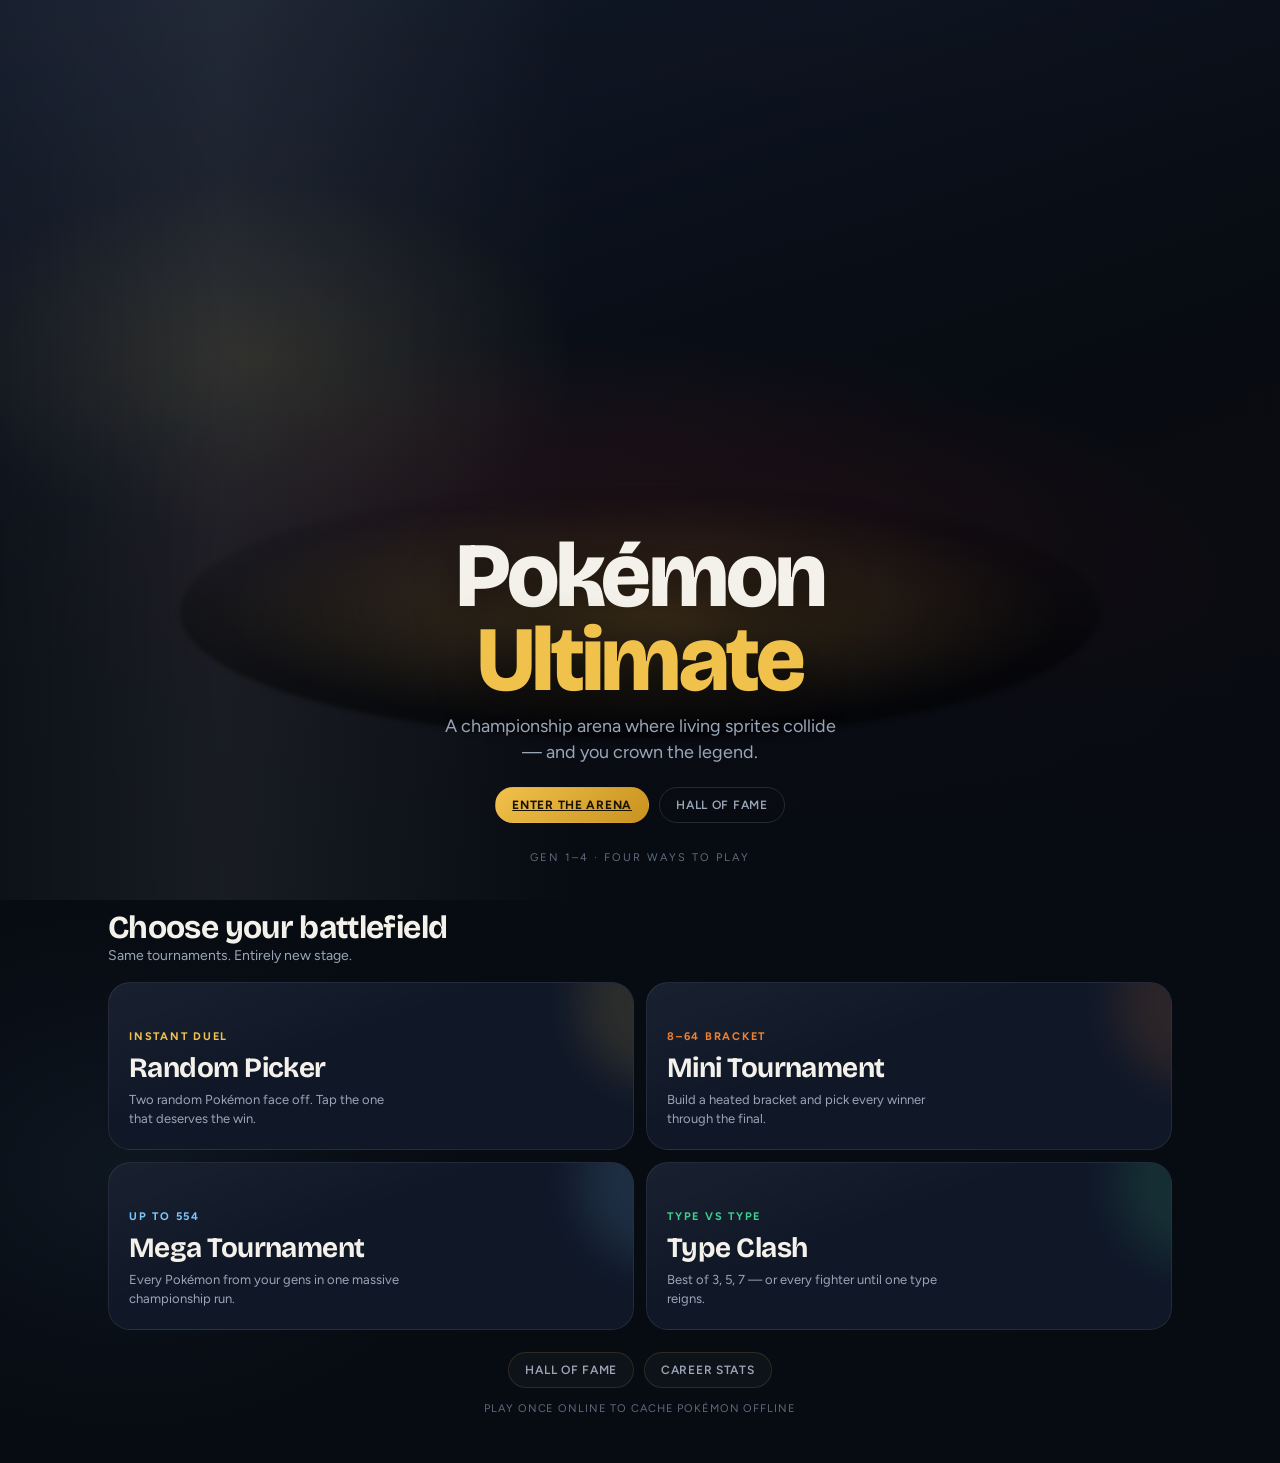
==== commit 058484a8: "Rebuild Pokémon Ultimate as a premium championship arena Replace the card-grid UI with a stadium-gra" ====
--- a/index.html
+++ b/index.html
@@ -3,18 +3,19 @@
 <head>
 <meta charset="UTF-8">
 <meta name="viewport" content="width=device-width, initial-scale=1.0, viewport-fit=cover">
-<title>Pokemon Ultimate</title>
+<title>Pokémon Ultimate — Championship Arena</title>
 <link rel="manifest" href="./manifest.json">
 <meta name="apple-mobile-web-app-capable" content="yes">
 <meta name="apple-mobile-web-app-status-bar-style" content="black-translucent">
-<meta name="apple-mobile-web-app-title" content="Pokemon Ultimate">
+<meta name="apple-mobile-web-app-title" content="Pokémon Ultimate">
 <link rel="apple-touch-icon" href="./icon-512.png">
-<meta name="theme-color" content="#0b0b18">
+<meta name="theme-color" content="#070b12">
+<meta name="description" content="Championship arena for Random Picker, Mini Tournament, Mega Tournament & Type Clash. Gen 1–4.">
 <link rel="icon" type="image/x-icon" href="./favicon.ico">
+<link rel="stylesheet" href="./styles.css">
 </head>
 <body>
 
-<!-- ═══ SERVICE WORKER (isolated, tiny) ═══ -->
 <script>
 if ('serviceWorker' in navigator) {
   window.addEventListener('load', function() {
@@ -34,7 +35,7 @@
         navigator.serviceWorker.addEventListener('message', function(e) {
           if (e.data && e.data.type === 'CACHE_SIZE') {
             var el = document.getElementById('cache-count');
-            if (el) el.textContent = e.data.count + ' POKEMON CACHED OFFLINE';
+            if (el) el.textContent = e.data.count + ' assets cached offline';
           }
         });
       })
@@ -49,15 +50,14 @@
   if (document.getElementById('update-banner')) return;
   var b = document.createElement('div');
   b.id = 'update-banner';
-  b.style.cssText = 'position:fixed;top:0;left:0;right:0;z-index:999;background:#3b4cca;'
-    + 'color:#fff;text-align:center;padding:10px;font-family:monospace;font-size:10px;'
-    + 'display:flex;align-items:center;justify-content:center;gap:12px;letter-spacing:1px;';
-  b.innerHTML = '<span>NEW VERSION AVAILABLE!</span>'
-    + '<button onclick="applyUpdate()" style="background:#ffcb05;color:#0b0b18;border:none;'
-    + 'border-radius:20px;padding:5px 14px;font-family:monospace;font-size:10px;'
-    + 'font-weight:bold;cursor:pointer;">UPDATE</button>'
+  b.style.cssText = 'position:fixed;top:0;left:0;right:0;z-index:999;background:#e63b2e;'
+    + 'color:#fff;text-align:center;padding:12px;font-family:Figtree,sans-serif;font-size:12px;'
+    + 'display:flex;align-items:center;justify-content:center;gap:12px;letter-spacing:0.08em;text-transform:uppercase;';
+  b.innerHTML = '<span>New version available</span>'
+    + '<button onclick="applyUpdate()" style="background:#f0c14b;color:#1a1200;border:none;'
+    + 'border-radius:999px;padding:6px 14px;font-weight:700;cursor:pointer;letter-spacing:0.06em;">Update</button>'
     + '<button onclick="this.parentNode.remove()" style="background:transparent;border:none;'
-    + 'color:#fff;font-size:16px;cursor:pointer;">x</button>';
+    + 'color:#fff;font-size:18px;cursor:pointer;">×</button>';
   document.body.appendChild(b);
 }
 function applyUpdate() {
@@ -73,1697 +73,320 @@
   if (!online) {
     var d = document.createElement('div');
     d.id = 'net-banner';
-    d.style.cssText = 'position:fixed;top:0;left:0;right:0;z-index:500;background:#705746;'
-      + 'color:#fff;text-align:center;padding:8px;font-family:monospace;font-size:10px;letter-spacing:1px;';
-    d.textContent = 'OFFLINE - Showing cached Pokemon only';
+    d.style.cssText = 'position:fixed;top:0;left:0;right:0;z-index:500;background:#3a2a1a;'
+      + 'color:#fff;text-align:center;padding:10px;font-family:Figtree,sans-serif;font-size:11px;letter-spacing:0.1em;text-transform:uppercase;';
+    d.textContent = 'Offline — showing cached Pokémon only';
     document.body.appendChild(d);
   }
 }
 </script>
 
-<style>
-@import url('https://fonts.googleapis.com/css2?family=Bangers&family=Nunito:wght@400;700;900&display=swap');
-*{box-sizing:border-box;}
-html,body{margin:0;padding:0;background:#0b0b18;}
-body{color:#f0f0ff;font-family:'Nunito','Helvetica Neue',sans-serif;min-height:100vh;
-  min-height:100dvh;overflow-x:hidden;
-  padding-top:env(safe-area-inset-top);
-  padding-bottom:env(safe-area-inset-bottom);}
-body::before{content:'';position:fixed;inset:0;pointer-events:none;z-index:0;
-  background:radial-gradient(ellipse at 15% 25%,rgba(59,76,202,.12),transparent 55%),
-             radial-gradient(ellipse at 85% 75%,rgba(227,53,13,.09),transparent 55%);}
-#app-root{background:#0b0b18;min-height:100vh;position:relative;color:#f0f0ff;}
-
-/* ── Animations ── */
-@keyframes spin{to{transform:rotate(360deg)}}
-@keyframes pulse{0%,100%{transform:scale(1)}50%{transform:scale(1.15)}}
-@keyframes float{0%,100%{transform:translateY(0)}50%{transform:translateY(-10px)}}
-@keyframes fadeIn{from{opacity:0;transform:translateY(8px)}to{opacity:1;transform:translateY(0)}}
-@keyframes slideDown{from{opacity:0;transform:translateY(-16px)}to{opacity:1;transform:translateY(0)}}
-@keyframes slideInLeft{from{opacity:0;transform:translateX(-60px)}to{opacity:1;transform:translateX(0)}}
-@keyframes slideInRight{from{opacity:0;transform:translateX(60px)}to{opacity:1;transform:translateX(0)}}
-@keyframes wflash{0%{box-shadow:0 0 0 rgba(255,203,5,0)}30%{box-shadow:0 0 50px rgba(255,203,5,.9)}100%{box-shadow:0 0 25px rgba(255,203,5,.5)}}
-@keyframes loseShake{0%{transform:scale(1)}15%{transform:scale(.97) translateX(-5px)}35%{transform:scale(.96) translateX(4px)}100%{transform:scale(.95);opacity:.25;filter:grayscale(1)}}
-@keyframes chosenPulse{0%,100%{box-shadow:0 0 25px rgba(255,203,5,.5)}50%{box-shadow:0 0 45px rgba(255,203,5,.9)}}
-@keyframes screenFlash{0%{opacity:0}15%{opacity:.2}100%{opacity:0}}
-@keyframes confettiDrop{0%{transform:translateY(-20px) rotate(0);opacity:1}100%{transform:translateY(100vh) rotate(720deg);opacity:0}}
-@keyframes upsetPop{0%{transform:scale(0) rotate(-15deg);opacity:0}60%{transform:scale(1.2) rotate(3deg)}100%{transform:scale(1);opacity:1}}
-@keyframes streakGlow{0%,100%{text-shadow:0 0 8px currentColor}50%{text-shadow:0 0 20px currentColor}}
-@keyframes champPop{from{transform:scale(.2) rotate(-12deg);opacity:0}to{transform:scale(1);opacity:1}}
-@keyframes hofEntry{from{opacity:0;transform:translateX(-16px)}to{opacity:1;transform:translateX(0)}}
-
-/* ── Scrollbar ── */
-::-webkit-scrollbar{width:4px}
-::-webkit-scrollbar-track{background:#0a0a18}
-::-webkit-scrollbar-thumb{background:#2a2a4a;border-radius:2px}
-
-/* ── Screens ── */
-.screen{display:none;position:relative;z-index:1;}
-.screen.active{display:block;animation:fadeIn .3s ease;}
-#loading-screen.active,#champ-screen.active{display:flex;}
-
-/* ── Header ── */
-header{text-align:center;padding:20px 16px 8px;position:relative;z-index:2;}
-.game-title{font-family:'Bangers',Impact,cursive;font-size:clamp(28px,7vw,56px);
-  letter-spacing:4px;color:#ffcb05;
-  text-shadow:4px 4px 0 #e3350d,6px 6px 0 rgba(0,0,0,.4);line-height:1;}
-.game-sub{font-family:monospace;font-size:8px;color:#8888aa;margin-top:4px;letter-spacing:2px;}
-
-/* ── Home ── */
-#home-screen{padding:12px 14px 40px;}
-.mode-grid{display:grid;grid-template-columns:repeat(auto-fit,minmax(220px,1fr));gap:12px;max-width:860px;margin:0 auto;}
-.mode-card{background:#13132a;border:2px solid #252545;border-radius:16px;padding:20px 16px;
-  cursor:pointer;display:flex;flex-direction:column;gap:8px;position:relative;overflow:hidden;
-  transition:transform .15s,border-color .15s;}
-.mode-card:active{transform:scale(.98);}
-.mode-card::before{content:'';position:absolute;inset:0;background:var(--mc,#3b4cca);opacity:.06;}
-.mode-icon{font-size:clamp(24px,5vw,36px);line-height:1;}
-.mode-name{font-family:'Bangers',Impact,cursive;font-size:clamp(18px,3.5vw,24px);letter-spacing:2px;}
-.mode-desc{font-size:12px;color:#aaaacc;line-height:1.5;}
-.mode-badge{font-family:monospace;font-size:7px;padding:3px 8px;border-radius:20px;border:1.5px solid;width:fit-content;margin-top:2px;}
-.home-footer{text-align:center;padding:8px 0 16px;display:flex;gap:10px;justify-content:center;flex-wrap:wrap;}
-
-/* ── Setup ── */
-.setup-wrap{max-width:540px;margin:0 auto;padding:16px 14px 50px;}
-.setup-title{font-family:'Bangers',Impact,cursive;font-size:clamp(22px,5vw,36px);letter-spacing:3px;text-align:center;margin-bottom:14px;}
-.filter-label{font-family:monospace;font-size:8px;color:#bbbbdd;letter-spacing:1px;margin-bottom:6px;margin-top:14px;}
-.gen-row{display:flex;flex-wrap:wrap;gap:7px;margin-bottom:4px;}
-.gen-btn{font-family:monospace;font-size:8px;padding:7px 13px;border-radius:9px;
-  border:2px solid #252545;background:#090915;color:#aaaacc;cursor:pointer;transition:all .2s;}
-.gen-btn.on{border-color:#6390F0;color:#6390F0;background:rgba(99,144,240,.15);}
-.type-grid{display:grid;grid-template-columns:repeat(3,1fr);gap:6px;margin-bottom:6px;}
-.type-btn{display:flex;align-items:center;gap:6px;padding:8px 9px;border-radius:10px;
-  border:2px solid #252545;background:#0f0f20;color:#aaaacc;cursor:pointer;
-  transition:all .18s;font-family:monospace;font-size:8px;}
-.type-btn:disabled{opacity:.35;cursor:not-allowed;}
-.type-emoji{font-size:15px;line-height:1;flex-shrink:0;}
-.size-row{display:flex;flex-wrap:wrap;gap:7px;margin-bottom:4px;}
-.sz-btn{font-family:monospace;font-size:8px;padding:7px 13px;border-radius:9px;
-  border:2px solid #252545;background:#090915;color:#aaaacc;cursor:pointer;transition:all .2s;}
-.sz-btn.on{border-color:#ffcb05;color:#ffcb05;background:rgba(255,203,5,.1);}
-.setup-btns{display:flex;gap:10px;justify-content:center;margin-top:16px;flex-wrap:wrap;}
-.action-btn{font-family:monospace;font-size:clamp(8px,1.6vw,10px);padding:11px 24px;
-  border:none;border-radius:50px;cursor:pointer;color:#fff;transition:all .15s;letter-spacing:1px;}
-.action-btn:disabled{opacity:.4;cursor:not-allowed;}
-.back-btn{font-family:monospace;font-size:8px;padding:8px 14px;background:transparent;
-  border:2px solid #444466;color:#9999bb;border-radius:30px;cursor:pointer;letter-spacing:1px;}
-.undo-btn{font-family:monospace;font-size:8px;padding:8px 14px;background:transparent;
-  border:2px solid #ffcb05;color:#ffcb05;border-radius:30px;cursor:pointer;font-weight:bold;}
-.info-badge{font-family:monospace;font-size:8px;background:#1a1a35;border:1px solid #35356a;
-  border-radius:20px;padding:6px 14px;color:#aaaacc;text-align:center;display:inline-block;margin-top:8px;}
-.mega-toggle-btn{display:flex;align-items:center;gap:10px;padding:11px 14px;
-  border-radius:12px;cursor:pointer;width:100%;font-family:monospace;
-  font-size:9px;letter-spacing:1px;transition:all .2s;margin-top:12px;text-align:left;}
-
-/* ── Loading ── */
-#loading-screen{flex-direction:column;align-items:center;justify-content:center;
-  min-height:60vh;gap:18px;padding:40px;text-align:center;}
-.pokeball{width:72px;height:72px;border-radius:50%;
-  background:linear-gradient(180deg,#e3350d 50%,#f0f0ff 50%);
-  border:5px solid #1a1a35;position:relative;animation:spin .7s linear infinite;}
-.pokeball::after{content:'';position:absolute;top:50%;left:50%;transform:translate(-50%,-50%);
-  width:20px;height:20px;background:#f0f0ff;border-radius:50%;border:4px solid #1a1a35;}
-.load-text{font-family:monospace;font-size:9px;color:#aaaacc;line-height:2.2;text-align:center;}
-.load-prog{width:240px;height:8px;background:#111;border-radius:4px;border:1px solid #252545;overflow:hidden;}
-.load-bar{height:100%;background:linear-gradient(90deg,#3b4cca,#ffcb05);border-radius:4px;width:0%;transition:width .3s;}
-
-/* ── Round transition overlay ── */
-#round-transition{position:fixed;inset:0;z-index:100;background:rgba(11,11,24,.95);
-  display:none;flex-direction:column;align-items:center;justify-content:center;gap:16px;}
-#round-transition.visible{display:flex;}
-.trans-pokeball{width:64px;height:64px;border-radius:50%;
-  background:linear-gradient(180deg,#e3350d 50%,#f0f0ff 50%);
-  border:5px solid #1a1a35;position:relative;animation:spin .7s linear infinite;}
-.trans-pokeball::after{content:'';position:absolute;top:50%;left:50%;transform:translate(-50%,-50%);
-  width:18px;height:18px;background:#f0f0ff;border-radius:50%;border:4px solid #1a1a35;}
-.trans-label{font-family:'Bangers',Impact,cursive;font-size:clamp(24px,6vw,42px);
-  color:#ffcb05;letter-spacing:3px;text-shadow:3px 3px 0 #e3350d;text-align:center;}
-.trans-sub{font-family:monospace;font-size:8px;color:#9999bb;letter-spacing:1px;}
-
-/* ── Screen flash ── */
-#pick-flash{position:fixed;inset:0;z-index:99;pointer-events:none;
-  background:rgba(255,203,5,.15);opacity:0;display:none;}
-
-/* ── Upset banner ── */
-#upset-banner{position:fixed;inset:0;z-index:95;display:none;
-  align-items:center;justify-content:center;pointer-events:none;}
-.upset-text{font-family:'Bangers',Impact,cursive;font-size:clamp(48px,12vw,96px);
-  color:#ffcb05;text-shadow:5px 5px 0 #e3350d;letter-spacing:4px;
-  animation:upsetPop .5s cubic-bezier(.175,.885,.32,1.275);}
-
-/* ── Battle screen ── */
-#battle-screen{padding:0 10px 16px;}
-.round-banner{text-align:center;padding:8px 16px 2px;}
-.round-name{font-family:'Bangers',Impact,cursive;font-size:clamp(20px,4.5vw,30px);
-  color:#ffcb05;letter-spacing:2px;animation:slideDown .35s ease;}
-.round-info{font-family:monospace;font-size:8px;color:#8888aa;margin-top:3px;letter-spacing:1px;}
-.battle-hint{font-family:monospace;font-size:8px;color:#9999bb;text-align:center;margin:4px 0;letter-spacing:1px;}
-.battle-arena{display:flex;flex-direction:column;align-items:center;gap:0;
-  max-width:520px;margin:0 auto;padding:4px 0;}
-@media(min-width:600px){
-  .battle-arena{flex-direction:row;align-items:stretch;max-width:900px;gap:10px;}
-}
-.vs-col{display:flex;align-items:center;justify-content:center;padding:3px 0;flex-shrink:0;}
-.vs-text{font-family:'Bangers',Impact,cursive;font-size:clamp(26px,7vw,44px);
-  color:#ffcb05;text-shadow:3px 3px 0 #e3350d;animation:pulse 1.5s ease-in-out infinite;}
-.battle-controls{display:flex;justify-content:center;gap:8px;margin-top:8px;flex-wrap:wrap;}
-
-/* ── Type advantage bar ── */
-#type-adv-bar{text-align:center;font-family:monospace;font-size:8px;letter-spacing:1px;
-  padding:5px 14px;margin:3px auto;border-radius:20px;max-width:520px;
-  display:none;}
-
-/* ── Poke card ── */
-.poke-card{width:100%;max-width:520px;background:#13132a;color:#f0f0ff;
-  border:2px solid #252545;border-radius:16px;padding:10px 12px;
-  display:flex;flex-direction:row;align-items:center;gap:10px;
-  cursor:pointer;transition:border-color .25s,box-shadow .25s,opacity .25s,filter .25s;
-  position:relative;overflow:hidden;}
-@media(min-width:600px){
-  .poke-card{flex:1;max-width:420px;flex-direction:column;align-items:center;gap:6px;}
-}
-.poke-card::before{content:'';position:absolute;inset:0;background:var(--ac,#3b4cca);opacity:.05;pointer-events:none;}
-.poke-card.winner{border-color:#ffcb05 !important;border-width:3px !important;
-  box-shadow:0 0 40px rgba(255,203,5,.6) !important;animation:chosenPulse 1.5s ease infinite;}
-.poke-card.winner::after{content:'WINNER';position:absolute;top:8px;right:8px;
-  font-family:monospace;font-size:8px;font-weight:bold;color:#ffcb05;
-  background:rgba(0,0,0,.7);padding:3px 8px;border-radius:20px;
-  border:1px solid #ffcb05;letter-spacing:1px;}
-.poke-card.loser{opacity:.22;filter:grayscale(1);cursor:default;pointer-events:none;}
-.poke-card.locked{pointer-events:none;}
-.poke-card.p1-card{border-color:#F7D02C !important;}
-.poke-card.p2-card{border-color:#EE8130 !important;}
-
-/* ── Card contents ── */
-.poke-img-wrap{width:clamp(120px,36vw,170px);height:clamp(120px,36vw,170px);
-  flex-shrink:0;display:flex;align-items:center;justify-content:center;position:relative;}
-@media(min-width:600px){.poke-img-wrap{width:clamp(110px,18vw,190px);height:clamp(110px,18vw,190px);}}
-.poke-img{width:100%;height:100%;object-fit:contain;image-rendering:pixelated;}
-.poke-info{flex:1;display:flex;flex-direction:column;gap:3px;min-width:0;}
-@media(min-width:600px){.poke-info{align-items:center;}}
-.poke-num{font-family:monospace;font-size:7px;color:#6666aa;}
-.poke-name{font-family:monospace;font-size:clamp(9px,2vw,12px);text-transform:uppercase;letter-spacing:1px;color:#f0f0ff;}
-@media(min-width:600px){.poke-name{text-align:center;}}
-.poke-types{display:flex;gap:4px;flex-wrap:wrap;}
-@media(min-width:600px){.poke-types{justify-content:center;}}
-.type-badge{font-family:monospace;font-size:6px;padding:2px 6px;border-radius:20px;
-  border:1.5px solid rgba(255,255,255,.15);text-transform:uppercase;}
-.poke-stats{width:100%;display:flex;flex-direction:column;gap:2px;margin-top:3px;}
-.stat-row{display:flex;align-items:center;gap:4px;}
-.stat-lbl{font-family:monospace;font-size:6px;color:#8888aa;width:26px;text-align:right;flex-shrink:0;}
-.stat-bg{flex:1;height:5px;background:#060610;border-radius:3px;overflow:hidden;border:1px solid #1e1e3a;}
-.stat-fill{height:100%;border-radius:3px;width:0;transition:width .7s cubic-bezier(.34,1.56,.64,1);}
-.stat-num{font-family:monospace;font-size:6px;color:#aaaacc;width:20px;text-align:right;flex-shrink:0;}
-.poke-bst{font-family:monospace;font-size:7px;color:#8888aa;margin-top:1px;}
-.poke-bst span{color:#ffcb05;}
-.streak-badge{position:absolute;top:6px;left:6px;font-family:monospace;font-size:7px;
-  font-weight:bold;color:#fff;padding:2px 7px;border-radius:20px;z-index:3;
-  animation:streakGlow 1.2s ease infinite;}
-
-/* ── 2P banner ── */
-#two-player-banner{font-family:monospace;font-size:8px;letter-spacing:1px;
-  text-align:center;padding:5px;color:#fff;display:none;
-  background:linear-gradient(135deg,#3b4cca,#6390F0);}
-
-/* ── Picker ── */
-.picker-result{font-family:monospace;font-size:8px;color:#ffcb05;text-align:center;
-  padding:8px 16px;min-height:28px;line-height:1.8;}
-
-/* ── Bracket ── */
-#bracket-screen{padding:14px 14px 50px;}
-.bracket-head{text-align:center;margin-bottom:12px;}
-.bracket-head h2{font-family:'Bangers',Impact,cursive;font-size:clamp(20px,5vw,32px);
-  color:#ffcb05;letter-spacing:3px;text-shadow:3px 3px 0 #e3350d;}
-.b-round-nav{display:flex;align-items:center;justify-content:space-between;
-  margin-bottom:10px;gap:8px;}
-.b-nav-btn{font-family:monospace;font-size:10px;padding:7px 14px;
-  background:#13132a;border:2px solid #252545;color:#9999bb;border-radius:10px;cursor:pointer;}
-.b-nav-btn:disabled{opacity:.3;cursor:default;}
-.b-round-title{font-family:'Bangers',Impact,cursive;font-size:22px;
-  color:#ffcb05;letter-spacing:2px;text-align:center;flex:1;}
-.b-matchup{display:flex;align-items:center;gap:8px;
-  background:#13132a;border:1px solid #252545;border-radius:12px;
-  padding:9px 12px;margin-bottom:7px;transition:border-color .2s;}
-.b-matchup.current{border-color:#3b4cca;}
-.b-slot{flex:1;display:flex;align-items:center;gap:7px;min-width:0;}
-.b-slot.won{opacity:1;}
-.b-slot.lost{opacity:.28;}
-.b-slot-img{width:34px;height:34px;object-fit:contain;image-rendering:pixelated;flex-shrink:0;}
-.b-slot-name{font-family:monospace;font-size:8px;text-transform:uppercase;
-  flex:1;overflow:hidden;text-overflow:ellipsis;white-space:nowrap;}
-.b-slot-wins{font-family:monospace;font-size:7px;color:#ffcb05;flex-shrink:0;}
-.b-vs{font-family:'Bangers',Impact,cursive;font-size:14px;color:#444;flex-shrink:0;}
-.b-bye-note{font-family:monospace;font-size:8px;color:#444466;text-align:center;padding:8px;}
-
-/* ── Clash ── */
-#clash-screen{padding:0 10px 16px;}
-.clash-score{font-family:monospace;font-size:9px;margin:4px 0;color:#ccccee;text-align:center;}
-.clash-types-row{display:flex;gap:8px;justify-content:center;margin:6px 0;flex-wrap:wrap;align-items:center;}
-
-/* ── Champion ── */
-#champ-screen{flex-direction:column;align-items:center;padding:16px 16px 50px;gap:12px;}
-.confetti-row{font-size:clamp(18px,4vw,28px);letter-spacing:4px;}
-.champ-title{font-family:'Bangers',Impact,cursive;font-size:clamp(28px,7vw,52px);
-  color:#ffcb05;text-shadow:4px 4px 0 #e3350d;letter-spacing:4px;}
-.champ-sub{font-family:monospace;font-size:8px;color:#9999bb;}
-.champ-card{background:#13132a;border:3px solid #ffcb05;border-radius:20px;
-  padding:20px 24px;display:flex;flex-direction:column;align-items:center;gap:10px;
-  box-shadow:0 0 50px rgba(255,203,5,.25);max-width:280px;width:100%;
-  animation:champPop .6s cubic-bezier(.175,.885,.32,1.275);}
-.champ-img{width:clamp(110px,25vw,160px);height:clamp(110px,25vw,160px);
-  object-fit:contain;image-rendering:pixelated;
-  filter:drop-shadow(0 0 18px rgba(255,203,5,.5));animation:float 3s ease-in-out infinite;}
-.champ-name{font-family:'Bangers',Impact,cursive;font-size:clamp(22px,5vw,36px);letter-spacing:3px;}
-.champ-btns{display:flex;gap:8px;flex-wrap:wrap;justify-content:center;}
-.champ-btn-pri{font-family:monospace;font-size:8px;padding:10px 18px;border-radius:50px;
-  cursor:pointer;color:#fff;border:none;letter-spacing:1px;
-  background:linear-gradient(135deg,#e3350d,#b02a09);box-shadow:0 4px 0 #6b1500;}
-.champ-btn-sec{font-family:monospace;font-size:8px;padding:10px 18px;border-radius:50px;
-  cursor:pointer;background:transparent;border:2px solid #444466;color:#9999bb;letter-spacing:1px;}
-
-/* ── Hall of Fame ── */
-#hof-screen{padding:16px 14px 50px;}
-.hof-entry{display:flex;align-items:center;gap:10px;
-  background:#13132a;border:1px solid #252545;border-radius:12px;
-  padding:9px 12px;margin-bottom:7px;animation:hofEntry .3s ease both;}
-.hof-rank{font-family:'Bangers',Impact,cursive;font-size:20px;color:#ffcb05;width:28px;text-align:center;flex-shrink:0;}
-.hof-img{width:44px;height:44px;object-fit:contain;image-rendering:pixelated;flex-shrink:0;}
-.hof-info{flex:1;min-width:0;}
-.hof-name{font-family:monospace;font-size:9px;color:#f0f0ff;text-transform:uppercase;letter-spacing:1px;}
-.hof-meta{font-family:monospace;font-size:7px;color:#6666aa;margin-top:2px;}
-.hof-bst{font-family:monospace;font-size:8px;color:#ffcb05;flex-shrink:0;text-align:right;}
-
-/* ── Stats screen ── */
-#stats-screen{padding:16px 14px 50px;}
-.stat-card{background:#13132a;border:1px solid #252545;border-radius:12px;padding:12px 14px;margin-bottom:8px;}
-.stat-card-label{font-family:monospace;font-size:7px;color:#6666aa;letter-spacing:1px;margin-bottom:4px;}
-.stat-card-val{font-family:'Bangers',Impact,cursive;font-size:26px;color:#ffcb05;line-height:1.1;}
-.stat-card-sub{font-family:monospace;font-size:8px;color:#9999bb;margin-top:3px;}
-</style>
-
 <div id="app-root">
 
-<!-- ── FIXED OVERLAYS (all hidden by default) ── -->
-<div id="pick-flash" style="display:none"></div>
+<div id="pick-flash"></div>
 <div id="round-transition">
-  <div class="trans-pokeball"></div>
-  <div class="trans-label" id="trans-label">NEXT ROUND!</div>
-  <div class="trans-sub">LOADING NEXT BATTLE...</div>
-</div>
-<div id="upset-banner" style="display:none">
-  <div class="upset-text">UPSET!</div>
-</div>
-<div id="two-player-banner"></div>
-<div id="type-adv-bar"></div>
-
-<!-- ── HEADER (shown on all screens) ── -->
-<header>
-  <div class="game-title">&#9889; POKEMON ULTIMATE &#9889;</div>
-  <div class="game-sub">GEN 1-4 &middot; 4 WAYS TO PLAY</div>
+  <div class="load-orb"></div>
+  <div class="trans-label" id="trans-label">Next Round</div>
+  <div class="trans-sub">Preparing the arena…</div>
+</div>
+<div id="upset-banner"><div class="upset-text">UPSET!</div></div>
+
+<header class="app-chrome hidden" id="app-chrome">
+  <div class="brand-mark" onclick="go('home-screen')">Pokémon <span>Ultimate</span></div>
+  <div class="chrome-actions">
+    <button class="btn btn-ghost" onclick="openHOF()">Hall of Fame</button>
+    <button class="btn btn-ghost" onclick="openStats()">Stats</button>
+  </div>
 </header>
 
-<!-- ══════════════════════════════════ HOME ══════════════════════════════════ -->
+<!-- HOME -->
 <div id="home-screen" class="screen active">
-  <div class="mode-grid">
-    <div class="mode-card" style="--mc:#F7D02C" onclick="go('pickerSetup')">
-      <div class="mode-icon">&#127922;</div>
-      <div class="mode-name" style="color:#F7D02C">RANDOM PICKER</div>
-      <div class="mode-desc">Two random Pokemon face off! See who has the edge.</div>
-      <div class="mode-badge" style="color:#F7D02C;border-color:#F7D02C">2 POKEMON &middot; INSTANT</div>
-    </div>
-    <div class="mode-card" style="--mc:#EE8130" onclick="go('miniSetup')">
-      <div class="mode-icon">&#127942;</div>
-      <div class="mode-name" style="color:#EE8130">MINI TOURNAMENT</div>
-      <div class="mode-desc">8-64 fighters in a bracket. You pick every winner!</div>
-      <div class="mode-badge" style="color:#EE8130;border-color:#EE8130">8-64 &middot; BRACKET</div>
-    </div>
-    <div class="mode-card" style="--mc:#6390F0" onclick="go('megaSetup')">
-      <div class="mode-icon">&#127758;</div>
-      <div class="mode-name" style="color:#6390F0">MEGA TOURNAMENT</div>
-      <div class="mode-desc">Every Pokemon from chosen gens in one massive bracket!</div>
-      <div class="mode-badge" style="color:#6390F0;border-color:#6390F0">UP TO 554 &middot; EPIC</div>
-    </div>
-    <div class="mode-card" style="--mc:#7AC74C" onclick="go('clashSetup')">
-      <div class="mode-icon">&#128293;</div>
-      <div class="mode-name" style="color:#7AC74C">TYPE CLASH</div>
-      <div class="mode-desc">Pick two types — best of 3, 5, 7 or ALL rounds!</div>
-      <div class="mode-badge" style="color:#7AC74C;border-color:#7AC74C">TYPE VS TYPE</div>
-    </div>
-  </div>
-  <div class="home-footer">
-    <button class="back-btn" onclick="openHOF()">&#127942; HALL OF FAME</button>
-    <button class="back-btn" onclick="openStats()">&#128202; STATS</button>
-  </div>
-  <div style="text-align:center;padding:4px 0 8px">
-    <div id="cache-count" style="font-family:monospace;font-size:8px;color:#333355;letter-spacing:1px">PLAY ONCE ONLINE TO CACHE POKEMON OFFLINE</div>
-  </div>
-</div>
-
-<!-- ══════════════════════════════════ PICKER SETUP ══════════════════════════════════ -->
+  <section class="hero" id="hero">
+    <div class="hero-stage" aria-hidden="true"></div>
+    <div class="hero-fighters" aria-hidden="true">
+      <img id="hero-left" alt="" src="https://raw.githubusercontent.com/PokeAPI/sprites/master/sprites/pokemon/versions/generation-v/black-white/animated/6.gif" onerror="this.style.display='none'">
+      <img id="hero-right" class="right" alt="" src="https://raw.githubusercontent.com/PokeAPI/sprites/master/sprites/pokemon/versions/generation-v/black-white/animated/150.gif" onerror="this.style.display='none'">
+    </div>
+    <div class="hero-content">
+      <h1 class="hero-brand">Pokémon<em>Ultimate</em></h1>
+      <p class="hero-line">A championship arena where living sprites collide — and you crown the legend.</p>
+      <div class="hero-cta">
+        <a class="btn btn-gold" href="#modes" onclick="document.getElementById('modes').scrollIntoView({behavior:'smooth'});return false;">Enter the Arena</a>
+        <button class="btn btn-ghost" onclick="openHOF()">Hall of Fame</button>
+      </div>
+      <div class="hero-scroll">Gen 1–4 · Four ways to play</div>
+    </div>
+  </section>
+
+  <section class="modes" id="modes">
+    <div id="resume-slot"></div>
+    <div class="modes-head">
+      <div>
+        <h2>Choose your battlefield</h2>
+        <p>Same tournaments. Entirely new stage.</p>
+      </div>
+    </div>
+    <div class="mode-grid">
+      <div class="mode-tile" style="--accent:#f0c14b" onclick="go('pickerSetup')">
+        <div class="mode-kicker">Instant duel</div>
+        <h3>Random Picker</h3>
+        <p>Two random Pokémon face off. Tap the one that deserves the win.</p>
+      </div>
+      <div class="mode-tile" style="--accent:#ee8130" onclick="go('miniSetup')">
+        <div class="mode-kicker">8–64 bracket</div>
+        <h3>Mini Tournament</h3>
+        <p>Build a heated bracket and pick every winner through the final.</p>
+      </div>
+      <div class="mode-tile" style="--accent:#7ec8ff" onclick="go('megaSetup')">
+        <div class="mode-kicker">Up to 554</div>
+        <h3>Mega Tournament</h3>
+        <p>Every Pokémon from your gens in one massive championship run.</p>
+      </div>
+      <div class="mode-tile" style="--accent:#3dcf8e" onclick="go('clashSetup')">
+        <div class="mode-kicker">Type vs type</div>
+        <h3>Type Clash</h3>
+        <p>Best of 3, 5, 7 — or every fighter until one type reigns.</p>
+      </div>
+    </div>
+    <div class="home-tools">
+      <button class="btn" onclick="openHOF()">Hall of Fame</button>
+      <button class="btn" onclick="openStats()">Career Stats</button>
+    </div>
+    <div class="cache-note" id="cache-count">Play once online to cache Pokémon offline</div>
+  </section>
+</div>
+
+<!-- PICKER SETUP -->
 <div id="pickerSetup" class="screen">
   <div class="setup-wrap">
-    <div class="setup-title" style="color:#F7D02C">RANDOM PICKER</div>
-    <div class="filter-label">GENERATIONS</div>
+    <div class="setup-title" style="color:#f0c14b">Random Picker</div>
+    <div class="setup-sub">Dial in the pool, then drop into the arena.</div>
+    <div class="filter-label">Generations</div>
     <div class="gen-row" id="ps-gens"></div>
-    <div class="filter-label">TYPE FILTER (OPTIONAL)</div>
+    <div class="filter-label">Type filter (optional)</div>
     <div class="type-grid" id="ps-types"></div>
     <div id="ps-mega"></div>
     <div class="setup-btns">
-      <button class="action-btn" style="background:linear-gradient(135deg,#e3350d,#b02a09);box-shadow:0 4px 0 #6b1500" onclick="launchPicker()">&#127922; PICK POKEMON!</button>
-      <button class="back-btn" onclick="go('home-screen')">HOME</button>
-    </div>
-  </div>
-</div>
-
-<!-- ══════════════════════════════════ PICKER BATTLE ══════════════════════════════════ -->
+      <button class="btn btn-primary" onclick="launchPicker()">Start Duel</button>
+      <button class="btn btn-ghost" onclick="go('home-screen')">Home</button>
+    </div>
+  </div>
+</div>
+
+<!-- PICKER BATTLE -->
 <div id="pickerBattle" class="screen">
-  <div style="text-align:center;padding:12px 16px 0">
-    <div style="font-family:'Bangers',Impact,cursive;font-size:26px;color:#F7D02C;letter-spacing:2px">RANDOM PICKER</div>
-    <div class="battle-hint">TAP YOUR FAVOURITE!</div>
-  </div>
-  <div class="battle-arena">
-    <div class="poke-card locked" id="pick-a"></div>
-    <div class="vs-col"><div class="vs-text">VS</div></div>
-    <div class="poke-card locked" id="pick-b"></div>
-  </div>
-  <div class="picker-result" id="picker-result"></div>
-  <div class="setup-btns">
-    <button class="action-btn" style="background:linear-gradient(135deg,#e3350d,#b02a09);box-shadow:0 4px 0 #6b1500" onclick="launchPicker()">NEW PICKS!</button>
-    <button class="back-btn" onclick="go('home-screen')">HOME</button>
-  </div>
-</div>
-
-<!-- ══════════════════════════════════ MINI SETUP ══════════════════════════════════ -->
+  <div class="battle-shell">
+    <div class="round-banner">
+      <div class="round-name" style="color:#f0c14b">Random Picker</div>
+      <div class="battle-hint">Tap your favourite</div>
+    </div>
+    <div class="arena" id="picker-arena">
+      <div class="arena-bg"></div>
+      <div class="arena-lights"><span></span><span></span></div>
+      <div class="arena-ground"></div>
+      <div class="impact-ring"></div>
+      <div class="arena-field">
+        <div class="fighter fighter-a locked" id="pick-a" tabindex="0"></div>
+        <div class="vs-col"><div class="vs-text">VS</div></div>
+        <div class="fighter fighter-b locked" id="pick-b" tabindex="0"></div>
+      </div>
+    </div>
+    <div class="picker-result" id="picker-result"></div>
+    <div class="setup-btns">
+      <button class="btn btn-primary" onclick="launchPicker()">New Picks</button>
+      <button class="btn btn-ghost" onclick="go('home-screen')">Home</button>
+    </div>
+  </div>
+</div>
+
+<!-- MINI SETUP -->
 <div id="miniSetup" class="screen">
   <div class="setup-wrap">
-    <div class="setup-title" style="color:#EE8130">MINI TOURNAMENT</div>
-    <div class="filter-label">SIZE</div>
+    <div class="setup-title" style="color:#ee8130">Mini Tournament</div>
+    <div class="setup-sub">A sharp bracket. You call every fight.</div>
+    <div class="filter-label">Size</div>
     <div class="size-row" id="mini-sizes"></div>
-    <div class="filter-label">GENERATIONS</div>
+    <div class="filter-label">Generations</div>
     <div class="gen-row" id="ms-gens"></div>
-    <div class="filter-label">TYPE FILTER (OPTIONAL)</div>
+    <div class="filter-label">Type filter (optional)</div>
     <div class="type-grid" id="ms-types"></div>
     <div id="ms-mega"></div>
     <div class="setup-btns">
-      <button class="action-btn" style="background:linear-gradient(135deg,#EE8130,#c06010);box-shadow:0 4px 0 #7b3500" onclick="launchMini()">&#127942; START!</button>
-      <button class="back-btn" onclick="go('home-screen')">HOME</button>
-    </div>
-  </div>
-</div>
-
-<!-- ══════════════════════════════════ MEGA SETUP ══════════════════════════════════ -->
+      <button class="btn btn-primary" onclick="launchMini()">Start Tournament</button>
+      <button class="btn btn-ghost" onclick="go('home-screen')">Home</button>
+    </div>
+  </div>
+</div>
+
+<!-- MEGA SETUP -->
 <div id="megaSetup" class="screen">
   <div class="setup-wrap">
-    <div class="setup-title" style="color:#6390F0">MEGA TOURNAMENT</div>
-    <div style="font-family:monospace;font-size:8px;color:#9999bb;text-align:center;margin-bottom:12px;line-height:2;letter-spacing:1px">ALL MATCHING POKEMON IN ONE GIANT BRACKET</div>
-    <div class="filter-label">GENERATIONS</div>
+    <div class="setup-title" style="color:#7ec8ff">Mega Tournament</div>
+    <div class="setup-sub">All matching Pokémon in one giant bracket.</div>
+    <div class="filter-label">Generations</div>
     <div class="gen-row" id="xs-gens"></div>
-    <div class="filter-label">TYPE FILTER (OPTIONAL)</div>
+    <div class="filter-label">Type filter (optional)</div>
     <div class="type-grid" id="xs-types"></div>
     <div id="xs-mega"></div>
-    <div style="text-align:center;margin-top:8px"><div class="info-badge" id="mega-count">SELECT FILTERS ABOVE</div></div>
-    <div class="setup-btns">
-      <button class="action-btn" style="background:linear-gradient(135deg,#6390F0,#3b5cc0);box-shadow:0 4px 0 #1a2a80" onclick="launchMega()">&#127758; START MEGA TOURNAMENT!</button>
-      <button class="back-btn" onclick="go('home-screen')">HOME</button>
-    </div>
-  </div>
-</div>
-
-<!-- ══════════════════════════════════ CLASH SETUP ══════════════════════════════════ -->
+    <div style="text-align:center"><div class="info-badge" id="mega-count">Select filters above</div></div>
+    <div class="setup-btns">
+      <button class="btn btn-primary" onclick="launchMega()">Start Mega Tournament</button>
+      <button class="btn btn-ghost" onclick="go('home-screen')">Home</button>
+    </div>
+  </div>
+</div>
+
+<!-- CLASH SETUP -->
 <div id="clashSetup" class="screen">
   <div class="setup-wrap">
-    <div class="setup-title" style="color:#7AC74C">TYPE CLASH</div>
-    <div class="filter-label">TYPE A</div>
+    <div class="setup-title" style="color:#3dcf8e">Type Clash</div>
+    <div class="setup-sub">Two types. One scoreboard. Pure rivalry.</div>
+    <div class="filter-label">Type A</div>
     <div class="type-grid" id="ca-types"></div>
-    <div class="filter-label">TYPE B</div>
+    <div class="filter-label">Type B</div>
     <div class="type-grid" id="cb-types"></div>
-    <div class="filter-label">GENERATIONS</div>
+    <div class="filter-label">Generations</div>
     <div class="gen-row" id="cc-gens"></div>
     <div id="cc-mega"></div>
-    <div class="filter-label">ROUNDS</div>
+    <div class="filter-label">Rounds</div>
     <div class="size-row" id="clash-rounds"></div>
-    <div id="clash-warn" style="font-family:monospace;font-size:8px;color:#ff8888;text-align:center;margin-top:6px;min-height:16px"></div>
-    <div class="setup-btns">
-      <button class="action-btn" id="clash-start-btn" style="background:linear-gradient(135deg,#7AC74C,#4a9720);box-shadow:0 4px 0 #1a5000" onclick="launchClash()" disabled>&#128293; START TYPE CLASH!</button>
-      <button class="back-btn" onclick="go('home-screen')">HOME</button>
-    </div>
-  </div>
-</div>
-
-<!-- ══════════════════════════════════ LOADING ══════════════════════════════════ -->
+    <div id="clash-warn" style="font-size:12px;color:#ff8a80;text-align:center;margin-top:8px;min-height:18px"></div>
+    <div class="setup-btns">
+      <button class="btn btn-primary" id="clash-start-btn" onclick="launchClash()" disabled>Start Type Clash</button>
+      <button class="btn btn-ghost" onclick="go('home-screen')">Home</button>
+    </div>
+  </div>
+</div>
+
+<!-- LOADING -->
 <div id="loading-screen" class="screen">
-  <div class="pokeball"></div>
-  <div class="load-text" id="load-text">LOADING...</div>
+  <div class="load-orb"></div>
+  <div class="load-text" id="load-text">Loading…</div>
   <div class="load-prog"><div class="load-bar" id="load-bar"></div></div>
 </div>
 
-<!-- ══════════════════════════════════ BATTLE ══════════════════════════════════ -->
+<!-- 2P BAR -->
+<div id="two-p-bar" class="two-p-bar">
+  <div class="two-p-scores">
+    <div>
+      <span class="two-p-name" style="color:#7ec8ff" id="two-p-p1-name">PLAYER 1</span>
+      <span class="two-p-pts" style="color:#7ec8ff"> · <span id="two-p-p1-pts">0</span> pts</span>
+    </div>
+    <div class="two-p-sep">|</div>
+    <div>
+      <span class="two-p-name" style="color:#3dcf8e" id="two-p-p2-name">PLAYER 2</span>
+      <span class="two-p-pts" style="color:#3dcf8e"> · <span id="two-p-p2-pts">0</span> pts</span>
+    </div>
+  </div>
+  <div class="two-p-turn" id="two-p-turn">Player 1's turn</div>
+</div>
+
+<!-- BATTLE -->
 <div id="battle-screen" class="screen">
-  <div class="round-banner">
-    <div class="round-name" id="round-name">QUARTER-FINALS</div>
-    <div class="round-info" id="round-info">MATCH 1 OF 4</div>
-  </div>
-  <div class="battle-hint" id="battle-hint">TAP A POKEMON TO PICK THE WINNER!</div>
-  <div id="type-adv-bar"></div>
-  <div class="battle-arena">
-    <div class="poke-card" id="fighter-a" onclick="pickWinner('a')"></div>
-    <div class="vs-col"><div class="vs-text">VS</div></div>
-    <div class="poke-card" id="fighter-b" onclick="pickWinner('b')"></div>
-  </div>
-  <div class="battle-controls" id="battle-controls">
-    <button class="back-btn" onclick="viewBracket()">BRACKET</button>
-    <button class="back-btn" id="two-p-btn" onclick="toggle2Player()">2P MODE</button>
-    <button class="back-btn" id="audio-btn" onclick="toggleAudio()">SOUND ON</button>
-    <button class="back-btn" onclick="go('home-screen')">HOME</button>
-  </div>
-</div>
-
-<!-- ══════════════════════════════════ BRACKET ══════════════════════════════════ -->
+  <div class="battle-shell">
+    <div class="round-banner">
+      <div class="round-name" id="round-name">Quarter-Finals</div>
+      <div class="round-info" id="round-info">Match 1 of 4</div>
+    </div>
+    <div class="battle-hint" id="battle-hint">Tap a Pokémon to pick the winner</div>
+    <div id="type-adv-bar"></div>
+    <div class="arena" id="battle-arena">
+      <div class="arena-bg"></div>
+      <div class="arena-lights"><span></span><span></span></div>
+      <div class="arena-ground"></div>
+      <div class="impact-ring"></div>
+      <div class="arena-field">
+        <div class="fighter fighter-a" id="fighter-a" tabindex="0" onclick="pickWinner('a')"></div>
+        <div class="vs-col"><div class="vs-text">VS</div></div>
+        <div class="fighter fighter-b" id="fighter-b" tabindex="0" onclick="pickWinner('b')"></div>
+      </div>
+    </div>
+    <div class="battle-controls" id="battle-controls">
+      <button class="btn btn-ghost" onclick="viewBracket()">Bracket</button>
+      <button class="btn btn-ghost" id="two-p-btn" onclick="toggle2Player()">2P Mode</button>
+      <button class="btn btn-ghost" id="audio-btn" onclick="toggleAudio()">Sound On</button>
+      <button class="btn btn-ghost" onclick="go('home-screen')">Home</button>
+    </div>
+  </div>
+</div>
+
+<!-- BRACKET -->
 <div id="bracket-screen" class="screen">
-  <div class="bracket-head"><h2>TOURNAMENT BRACKET</h2></div>
+  <div class="bracket-head"><h2>Tournament Bracket</h2></div>
   <div id="bracket-inner"></div>
-  <div style="text-align:center;margin-top:12px;display:flex;gap:8px;justify-content:center;flex-wrap:wrap">
-    <button class="back-btn" id="bracket-back-btn">BACK</button>
-    <button class="back-btn" onclick="go('home-screen')">HOME</button>
-  </div>
-</div>
-
-<!-- ══════════════════════════════════ CLASH BATTLE ══════════════════════════════════ -->
+  <div class="footer-row">
+    <button class="btn btn-ghost" id="bracket-back-btn">Back</button>
+    <button class="btn btn-ghost" onclick="go('home-screen')">Home</button>
+  </div>
+</div>
+
+<!-- CLASH BATTLE -->
 <div id="clash-screen" class="screen">
-  <div style="text-align:center;padding:10px 16px 2px">
-    <div style="font-family:'Bangers',Impact,cursive;font-size:24px;color:#7AC74C;letter-spacing:2px">TYPE CLASH</div>
-    <div class="clash-score" id="clash-score"></div>
-    <div class="clash-types-row" id="clash-types-row"></div>
-  </div>
-  <div class="battle-arena">
-    <div class="poke-card" id="clash-a" onclick="handleClashPick('a')"></div>
-    <div class="vs-col"><div class="vs-text">VS</div></div>
-    <div class="poke-card" id="clash-b" onclick="handleClashPick('b')"></div>
-  </div>
-  <div class="battle-hint" id="clash-hint">TAP YOUR FAVOURITE TO WIN THE ROUND!</div>
-  <div class="setup-btns">
-    <button class="back-btn" onclick="go('home-screen')">HOME</button>
-  </div>
-</div>
-
-<!-- ══════════════════════════════════ CHAMPION ══════════════════════════════════ -->
+  <div class="battle-shell">
+    <div class="round-banner">
+      <div class="round-name" style="color:#3dcf8e">Type Clash</div>
+      <div class="clash-score" id="clash-score"></div>
+      <div class="clash-types-row" id="clash-types-row"></div>
+    </div>
+    <div class="arena stage-r1" id="clash-arena">
+      <div class="arena-bg"></div>
+      <div class="arena-lights"><span></span><span></span></div>
+      <div class="arena-ground"></div>
+      <div class="impact-ring"></div>
+      <div class="arena-field">
+        <div class="fighter fighter-a" id="clash-a" tabindex="0" onclick="handleClashPick('a')"></div>
+        <div class="vs-col"><div class="vs-text">VS</div></div>
+        <div class="fighter fighter-b" id="clash-b" tabindex="0" onclick="handleClashPick('b')"></div>
+      </div>
+    </div>
+    <div class="battle-hint" id="clash-hint">Tap your favourite to win the round</div>
+    <div class="setup-btns">
+      <button class="btn btn-ghost" onclick="go('home-screen')">Home</button>
+    </div>
+  </div>
+</div>
+
+<!-- CHAMPION -->
 <div id="champ-screen" class="screen">
-  <div class="confetti-row">&#127881; &#127942; &#127881;</div>
-  <div class="champ-title" id="champ-title">CHAMPION!</div>
-  <div class="champ-sub" id="champ-sub">TOURNAMENT WINNER</div>
+  <div class="champ-title" id="champ-title">Champion!</div>
+  <div class="champ-sub" id="champ-sub">Tournament Winner</div>
   <div class="champ-card" id="champ-card"></div>
   <div class="champ-btns" id="champ-btns"></div>
 </div>
 
-<!-- ══════════════════════════════════ HALL OF FAME ══════════════════════════════════ -->
+<!-- VAULT -->
+<div id="vault-screen" class="screen">
+  <div id="vault-detail"></div>
+  <div class="footer-row">
+    <button class="btn btn-ghost" onclick="go('hof-screen');renderHOF()">Back to Hall</button>
+    <button class="btn btn-ghost" onclick="go('home-screen')">Home</button>
+  </div>
+</div>
+
+<!-- HOF -->
 <div id="hof-screen" class="screen">
-  <div style="text-align:center;padding:0 14px 12px">
-    <div style="font-family:'Bangers',Impact,cursive;font-size:clamp(26px,6vw,42px);color:#ffcb05;letter-spacing:3px;text-shadow:3px 3px 0 #e3350d">HALL OF FAME</div>
-    <div style="font-family:monospace;font-size:8px;color:#6666aa;margin-top:3px;letter-spacing:1px">PAST CHAMPIONS</div>
-  </div>
-  <div id="hof-list" style="padding:0 14px"></div>
-  <div style="text-align:center;margin-top:12px;display:flex;gap:8px;justify-content:center;flex-wrap:wrap;padding-bottom:40px">
-    <button class="back-btn" onclick="go('home-screen')">HOME</button>
-    <button class="back-btn" style="color:#e3350d;border-color:#e3350d" onclick="clearHOF()">CLEAR</button>
-  </div>
-</div>
-
-<!-- ══════════════════════════════════ STATS ══════════════════════════════════ -->
+  <h2 class="section-title">Hall of Fame</h2>
+  <div class="section-sub">Past champions</div>
+  <div id="hof-list"></div>
+  <div class="footer-row">
+    <button class="btn btn-ghost" onclick="go('home-screen')">Home</button>
+    <button class="btn btn-danger" onclick="clearHOF()">Clear</button>
+  </div>
+</div>
+
+<!-- STATS -->
 <div id="stats-screen" class="screen">
-  <div style="text-align:center;padding:0 14px 12px">
-    <div style="font-family:'Bangers',Impact,cursive;font-size:clamp(26px,6vw,42px);color:#ffcb05;letter-spacing:3px;text-shadow:3px 3px 0 #e3350d">MY STATS</div>
-  </div>
-  <div id="stats-list" style="padding:0 14px"></div>
-  <div style="text-align:center;margin-top:12px;display:flex;gap:8px;justify-content:center;padding-bottom:40px">
-    <button class="back-btn" onclick="go('home-screen')">HOME</button>
-    <button class="back-btn" style="color:#e3350d;border-color:#e3350d" onclick="clearStats()">CLEAR</button>
-  </div>
-</div>
-
-</div><!-- end app-root -->
-
-<!-- ══════════════════════════════════ MAIN JS ══════════════════════════════════ -->
-<script>
-// ─────────────────────────────────────────
-// 1. CONSTANTS
-// ─────────────────────────────────────────
-var GEN_RANGES = {1:[1,151],2:[152,251],3:[252,386],4:[387,493]};
-var ALL_TYPES = ['normal','fire','water','electric','grass','ice','fighting',
-  'poison','ground','flying','psychic','bug','rock','ghost','dragon','dark','steel','fairy'];
-var TYPE_EMOJI = {
-  normal:'&#9898;',fire:'&#128293;',water:'&#128167;',electric:'&#9889;',
-  grass:'&#127807;',ice:'&#10052;',fighting:'&#129354;',poison:'&#9760;',
-  ground:'&#127758;',flying:'&#127754;',psychic:'&#128302;',bug:'&#128027;',
-  rock:'&#129704;',ghost:'&#128123;',dragon:'&#128009;',dark:'&#127761;',
-  steel:'&#9881;',fairy:'&#10024;'
-};
-var TC = {
-  normal:'#A8A77A',fire:'#EE8130',water:'#6390F0',electric:'#F7D02C',
-  grass:'#7AC74C',ice:'#96D9D6',fighting:'#C22E28',poison:'#A33EA1',
-  ground:'#E2BF65',flying:'#A98FF3',psychic:'#F95587',bug:'#A6B91A',
-  rock:'#B6A136',ghost:'#735797',dragon:'#6F35FC',dark:'#705746',
-  steel:'#B7B7CE',fairy:'#D685AD'
-};
-var SC = ['#e74c3c','#e67e22','#f1c40f','#2ecc71','#3498db','#9b59b6'];
-var SL = ['HP','ATK','DEF','SPA','SPD','SPE'];
-var TYPE_CHART = {
-  fire:['grass','bug','steel','ice'],water:['fire','ground','rock'],
-  grass:['water','ground','rock'],electric:['water','flying'],
-  ice:['grass','ground','flying','dragon'],fighting:['normal','rock','steel','ice','dark'],
-  poison:['grass','fairy'],ground:['fire','electric','poison','rock','steel'],
-  flying:['grass','fighting','bug'],psychic:['fighting','poison'],
-  bug:['grass','psychic','dark'],rock:['fire','ice','flying','bug'],
-  ghost:['psychic','ghost'],dragon:['dragon'],dark:['psychic','ghost'],
-  steel:['ice','rock','fairy'],fairy:['fighting','dragon','dark']
-};
-var MEGA_NAMES = [
-  'venusaur-mega','charizard-mega-x','charizard-mega-y','blastoise-mega',
-  'alakazam-mega','gengar-mega','kangaskhan-mega','pinsir-mega','gyarados-mega',
-  'aerodactyl-mega','mewtwo-mega-x','mewtwo-mega-y','ampharos-mega','scizor-mega',
-  'heracross-mega','houndoom-mega','tyranitar-mega','blaziken-mega','gardevoir-mega',
-  'mawile-mega','aggron-mega','medicham-mega','manectric-mega','banette-mega',
-  'absol-mega','latias-mega','latios-mega','salamence-mega','metagross-mega',
-  'rayquaza-mega','sceptile-mega','swampert-mega','sharpedo-mega','camerupt-mega',
-  'glalie-mega','pidgeot-mega','slowbro-mega','steelix-mega','lucario-mega',
-  'garchomp-mega','abomasnow-mega','gallade-mega','audino-mega','lopunny-mega',
-  'kyogre-primal','groudon-primal','deoxys-attack','deoxys-defense','deoxys-speed',
-  'giratina-origin','shaymin-sky','rotom-heat','rotom-wash','rotom-frost',
-  'rotom-fan','rotom-mow','castform-sunny','castform-rainy','castform-snowy',
-  'wormadam-sandy','wormadam-trash'
-];
-
-// ─────────────────────────────────────────
-// 2. FETCH & CACHE
-// ─────────────────────────────────────────
-var _pokeCache = {};
-function fetchPoke(id) {
-  if (_pokeCache[id]) return Promise.resolve(_pokeCache[id]);
-  var attempts = 0;
-  function tryFetch() {
-    return fetch('https://pokeapi.co/api/v2/pokemon/' + id)
-      .then(function(r) {
-        if (!r.ok) throw new Error(r.status);
-        return r.json();
-      })
-      .then(function(d) { _pokeCache[id] = d; return d; })
-      .catch(function(e) {
-        attempts++;
-        if (attempts >= 3) throw e;
-        return new Promise(function(res) { setTimeout(res, 500 * attempts); }).then(tryFetch);
-      });
-  }
-  return tryFetch();
-}
-function imgUrl(id) {
-  return 'https://raw.githubusercontent.com/PokeAPI/sprites/master/sprites/pokemon/other/official-artwork/' + id + '.png';
-}
-function imgFb(id) {
-  return 'https://raw.githubusercontent.com/PokeAPI/sprites/master/sprites/pokemon/' + id + '.png';
-}
-function allIds(genSet) {
-  var ids = [];
-  genSet.forEach(function(g) {
-    var r = GEN_RANGES[g];
-    for (var i = r[0]; i <= r[1]; i++) ids.push(i);
-  });
-  return ids;
-}
-function shuffle(arr) {
-  var a = arr.slice();
-  for (var i = a.length - 1; i > 0; i--) {
-    var j = Math.floor(Math.random() * (i + 1));
-    var t = a[i]; a[i] = a[j]; a[j] = t;
-  }
-  return a;
-}
-function bst(stats) { return stats.reduce(function(s, x) { return s + x.base_stat; }, 0); }
-function genLbl(id) {
-  var keys = Object.keys(GEN_RANGES);
-  for (var i = 0; i < keys.length; i++) {
-    var r = GEN_RANGES[keys[i]];
-    if (id >= r[0] && id <= r[1]) return ['I','II','III','IV'][keys[i]-1];
-  }
-  return 'MEGA';
-}
-function cleanName(name) {
-  if (!name) return '';
-  var p = name.split('-');
-  if (p.length > 1 && p[p.length-1] === 'mega') return 'MEGA ' + p.slice(0,-1).join(' ').toUpperCase();
-  if (p.length > 1 && p[1] === 'mega') return 'MEGA ' + p[0].toUpperCase() + (p[2] ? ' ' + p[2].toUpperCase() : '');
-  if (p.length > 1 && p[p.length-1] === 'primal') return 'PRIMAL ' + p.slice(0,-1).join(' ').toUpperCase();
-  return p.join(' ').toUpperCase();
-}
-function fetchMegaPool(typeSet) {
-  var result = []; var promise = Promise.resolve();
-  var B = 6;
-  for (var i = 0; i < MEGA_NAMES.length; i += B) {
-    (function(batch) {
-      promise = promise.then(function() {
-        return Promise.all(batch.map(function(name) {
-          return fetchPoke(name).then(function(d) {
-            if (!typeSet || typeSet.size === 0 ||
-                d.types.some(function(t) { return typeSet.has(t.type.name); })) {
-              result.push(d);
-            }
-          }).catch(function() {});
-        })).then(function() {
-          return new Promise(function(r) { setTimeout(r, 30); });
-        });
-      });
-    })(MEGA_NAMES.slice(i, i + B));
-  }
-  return promise.then(function() { return result; });
-}
-
-// ─────────────────────────────────────────
-// 3. PERSISTENT STORAGE
-// ─────────────────────────────────────────
-var WIN_KEY     = 'poke_wins_v1';
-var RIVALRY_KEY = 'poke_rivals_v1';
-var HOF_KEY     = 'poke_hof_v1';
-var STATS_KEY   = 'poke_stats_v1';
-
-// Wins
-function getWins() { try { return JSON.parse(localStorage.getItem(WIN_KEY)||'{}'); } catch(e) { return {}; } }
-function recordWin(id) { try { var w=getWins(); w[id]=(w[id]||0)+1; localStorage.setItem(WIN_KEY,JSON.stringify(w)); } catch(e) {} }
-function getWinCount(id) { return getWins()[id] || 0; }
-
-// Rivalry
-function getRivals() { try { return JSON.parse(localStorage.getItem(RIVALRY_KEY)||'{}'); } catch(e) { return {}; } }
-function recordMatchup(wId, lId) {
-  try {
-    var r = getRivals();
-    var key = Math.min(wId,lId) + '_' + Math.max(wId,lId);
-    if (!r[key]) r[key] = {a:wId, b:lId, aWins:0, bWins:0};
-    if (wId === r[key].a) r[key].aWins++; else r[key].bWins++;
-    localStorage.setItem(RIVALRY_KEY, JSON.stringify(r));
-  } catch(e) {}
-}
-function getRivalryText(pA, pB) {
-  try {
-    var r = getRivals();
-    var key = Math.min(pA.id,pB.id) + '_' + Math.max(pA.id,pB.id);
-    if (!r[key]) return null;
-    var d = r[key]; var total = d.aWins + d.bWins;
-    if (total < 2) return null;
-    var aW = pA.id===d.a ? d.aWins : d.bWins;
-    var bW = pA.id===d.b ? d.aWins : d.bWins;
-    if (aW > bW) return cleanName(pA.name)+' LEADS '+aW+'-'+bW+'!';
-    if (bW > aW) return cleanName(pB.name)+' LEADS '+bW+'-'+aW+'!';
-    return 'TIED '+aW+'-'+bW+'!';
-  } catch(e) { return null; }
-}
-
-// Hall of Fame
-function getHOF() { try { return JSON.parse(localStorage.getItem(HOF_KEY)||'[]'); } catch(e) { return []; } }
-function recordChampion(poke, mode) {
-  try {
-    var h = getHOF();
-    h.unshift({
-      id: poke.id, name: cleanName(poke.name),
-      bst: bst(poke.stats), mode: mode,
-      date: new Date().toLocaleDateString()
-    });
-    if (h.length > 30) h = h.slice(0, 30);
-    localStorage.setItem(HOF_KEY, JSON.stringify(h));
-  } catch(e) {}
-}
-function openHOF() {
-  renderHOF();
-  go('hof-screen');
-}
-function renderHOF() {
-  var h = getHOF();
-  var el = document.getElementById('hof-list');
-  if (!el) return;
-  if (!h.length) {
-    el.innerHTML = '<div style="text-align:center;font-family:monospace;font-size:10px;color:#444466;padding:40px">NO CHAMPIONS YET!<br>WIN A TOURNAMENT FIRST!</div>';
-    return;
-  }
-  el.innerHTML = '';
-  h.forEach(function(e, i) {
-    var div = document.createElement('div');
-    div.className = 'hof-entry';
-    div.style.animationDelay = (i * 0.04) + 's';
-    div.innerHTML = '<div class="hof-rank">' + (i === 0 ? '&#127942;' : i+1) + '</div>'
-      + '<img class="hof-img" src="' + imgFb(e.id) + '" alt="' + e.name + '">'
-      + '<div class="hof-info"><div class="hof-name">' + e.name + '</div>'
-      + '<div class="hof-meta">' + e.mode.toUpperCase() + ' &middot; ' + e.date + '</div></div>'
-      + '<div class="hof-bst">' + e.bst + '<br><span style="font-size:7px;color:#444466">BST</span></div>';
-    el.appendChild(div);
-  });
-}
-function clearHOF() {
-  if (confirm('Clear Hall of Fame?')) {
-    localStorage.removeItem(HOF_KEY);
-    renderHOF();
-  }
-}
-
-// Lifetime stats
-function getLifeStats() { try { return JSON.parse(localStorage.getItem(STATS_KEY)||'{"picks":0,"tournaments":0,"upsets":0}'); } catch(e) { return {picks:0,tournaments:0,upsets:0}; } }
-function recordPick() { try { var s=getLifeStats(); s.picks++; localStorage.setItem(STATS_KEY,JSON.stringify(s)); } catch(e) {} }
-function recordTournament() { try { var s=getLifeStats(); s.tournaments++; localStorage.setItem(STATS_KEY,JSON.stringify(s)); } catch(e) {} }
-function recordUpset() { try { var s=getLifeStats(); s.upsets++; localStorage.setItem(STATS_KEY,JSON.stringify(s)); } catch(e) {} }
-function openStats() {
-  var s = getLifeStats();
-  var w = getWins();
-  var wArr = Object.keys(w).map(function(k) { return {id:k, wins:w[k]}; });
-  wArr.sort(function(a,b) { return b.wins - a.wins; });
-  var el = document.getElementById('stats-list');
-  if (!el) return;
-  el.innerHTML = '';
-  var items = [
-    {label:'TOTAL PICKS', val: s.picks, sub:'all time'},
-    {label:'TOURNAMENTS', val: s.tournaments, sub:'completed'},
-    {label:'UPSETS', val: s.upsets, sub:'low seed beats high seed'},
-    {label:'POKEMON TRACKED', val: wArr.length, sub:'with at least 1 win'},
-  ];
-  if (wArr.length > 0) {
-    items.push({label:'MOST WINS', val: cleanName(String(wArr[0].id)), sub: wArr[0].wins + ' career wins'});
-  }
-  items.forEach(function(item) {
-    var div = document.createElement('div');
-    div.className = 'stat-card';
-    div.innerHTML = '<div class="stat-card-label">' + item.label + '</div>'
-      + '<div class="stat-card-val">' + item.val + '</div>'
-      + '<div class="stat-card-sub">' + item.sub + '</div>';
-    el.appendChild(div);
-  });
-  go('stats-screen');
-}
-function clearStats() {
-  if (confirm('Clear all stats?')) {
-    localStorage.removeItem(STATS_KEY);
-    localStorage.removeItem(WIN_KEY);
-    localStorage.removeItem(RIVALRY_KEY);
-    openStats();
-  }
-}
-
-// ─────────────────────────────────────────
-// 4. AUDIO
-// ─────────────────────────────────────────
-var _audioOn = true; var _audioCtx = null;
-function getACtx() {
-  if (!_audioCtx) {
-    try { _audioCtx = new (window.AudioContext || window.webkitAudioContext)(); } catch(e) {}
-  }
-  return _audioCtx;
-}
-function playTone(freq, type, dur, vol, delay) {
-  if (!_audioOn) return;
-  try {
-    var ctx = getACtx(); if (!ctx) return;
-    var o = ctx.createOscillator(); var g = ctx.createGain();
-    o.connect(g); g.connect(ctx.destination);
-    o.type = type || 'square'; o.frequency.value = freq;
-    var t = ctx.currentTime + (delay || 0);
-    g.gain.setValueAtTime(vol || 0.07, t);
-    g.gain.exponentialRampToValueAtTime(0.001, t + dur);
-    o.start(t); o.stop(t + dur + 0.05);
-  } catch(e) {}
-}
-function playPickSound() {
-  try {
-    var rlen = T.bracket[T.round] ? T.bracket[T.round].length : 99;
-    if (rlen === 1) { playFanfare(); return; }
-    playTone(523,'square',.08,.07);
-    playTone(659,'square',.08,.07,.1);
-    playTone(784,'square',.12,.07,.2);
-  } catch(e) {}
-}
-function playFanfare() {
-  try {
-    var n = [523,659,784,1047,784,1047,1319];
-    n.forEach(function(f, i) { playTone(f,'square',.18,.09,i*.12); });
-  } catch(e) {}
-}
-function playUpsetSound() {
-  try {
-    playTone(300,'square',.05,.08);
-    playTone(400,'square',.05,.08,.08);
-    playTone(600,'square',.05,.08,.16);
-    playTone(900,'square',.2,.1,.26);
-  } catch(e) {}
-}
-function toggleAudio() {
-  _audioOn = !_audioOn;
-  var btn = document.getElementById('audio-btn');
-  if (btn) btn.textContent = _audioOn ? 'SOUND ON' : 'SOUND OFF';
-}
-
-// ─────────────────────────────────────────
-// 5. BRACKET ENGINE
-// ─────────────────────────────────────────
-function seedPokes(pokes) {
-  var seen = {}; var unique = [];
-  pokes.forEach(function(p) {
-    if (p && !seen[p.id]) { seen[p.id] = true; unique.push(p); }
-  });
-  // Group by wins, shuffle within each tier for variety
-  var groups = {};
-  unique.forEach(function(p) {
-    var w = getWinCount(p.id);
-    if (!groups[w]) groups[w] = [];
-    groups[w].push(p);
-  });
-  Object.keys(groups).forEach(function(w) { groups[w] = shuffle(groups[w]); });
-  var levels = Object.keys(groups).map(Number).sort(function(a,b) { return b-a; });
-  var result = [];
-  levels.forEach(function(w) { groups[w].forEach(function(p) { result.push(p); }); });
-  return result;
-}
-function buildSeedOrder(size) {
-  if (size === 1) return [1];
-  var half = size / 2;
-  var left = buildSeedOrder(half);
-  var result = [];
-  for (var i = 0; i < left.length; i++) {
-    result.push(left[i]);
-    result.push(size + 1 - left[i]);
-  }
-  return result;
-}
-function mkBracketRound(pokes) {
-  var n = pokes.length;
-  if (n === 0) return [];
-  var sz = 1; while (sz < n) sz *= 2;
-  var seedOrder = buildSeedOrder(sz);
-  var slots = [];
-  for (var i = 0; i < sz; i++) {
-    var seed = seedOrder[i];
-    slots.push(seed <= n ? pokes[seed-1] : null);
-  }
-  var matches = [];
-  for (var i = 0; i < slots.length; i += 2) {
-    var a = slots[i]; var b = slots[i+1];
-    var winner = (a && !b) ? a : (!a && b) ? b : null;
-    matches.push({a:a, b:b, winner:winner, bye: winner !== null});
-  }
-  return matches;
-}
-
-// ─────────────────────────────────────────
-// 6. SCREEN NAVIGATION
-// ─────────────────────────────────────────
-function go(id) {
-  var screens = document.querySelectorAll('.screen');
-  for (var i = 0; i < screens.length; i++) screens[i].classList.remove('active');
-  var el = document.getElementById(id);
-  if (el) el.classList.add('active');
-  window.scrollTo(0, 0);
-  if (id === 'home-screen' && navigator.serviceWorker && navigator.serviceWorker.controller) {
-    navigator.serviceWorker.controller.postMessage('GET_CACHE_SIZE');
-  }
-}
-
-// ─────────────────────────────────────────
-// 7. STATE
-// ─────────────────────────────────────────
-var state = {
-  pickerGens:  new Set([1,2,3,4]), pickerTypes:  new Set(), pickerMegas:  false,
-  miniGens:    new Set([1,2,3,4]), miniTypes:    new Set(), miniSize: 8,  miniMegas:   false,
-  megaGens:    new Set([1,2,3,4]), megaTypes:    new Set(),              megaMegas:   false,
-  clashGens:   new Set([1,2,3,4]), clashTypeA:   new Set(), clashTypeB:  new Set(),
-  clashRounds: 5,                  clashMegas:   false
-};
-var T = {bracket:[], round:0, match:0, mode:'mini'};
-var _prevState  = null;
-var _canUndo    = false;
-var _replayFn   = null;
-var _twoPlayer  = false;
-var _p1wins     = 0;
-var _p2wins     = 0;
-var _streak     = {id:null, count:0};
-var _tourneyStartTime = 0;
-var _tourneyMatches   = 0;
-var _tourneyUpsets    = 0;
-
-// ─────────────────────────────────────────
-// 8. FILTER BUILDERS
-// ─────────────────────────────────────────
-function buildGenBtns(containerId, stateKey, onChange) {
-  var el = document.getElementById(containerId); if (!el) return; el.innerHTML = '';
-  [1,2,3,4].forEach(function(g) {
-    var b = document.createElement('button'); b.className = 'gen-btn';
-    if (state[stateKey].has(g)) b.classList.add('on');
-    b.textContent = 'GEN ' + ['I','II','III','IV'][g-1];
-    b.onclick = function() {
-      if (state[stateKey].has(g)) {
-        if (state[stateKey].size === 1) return;
-        state[stateKey].delete(g); b.classList.remove('on');
-      } else {
-        state[stateKey].add(g); b.classList.add('on');
-      }
-      if (onChange) onChange();
-    };
-    el.appendChild(b);
-  });
-}
-function buildTypeBtns(containerId, stateKey, single, excludeKey, onChange) {
-  var el = document.getElementById(containerId); if (!el) return; el.innerHTML = '';
-  ALL_TYPES.forEach(function(t) {
-    var c = TC[t] || '#888';
-    var excluded = excludeKey && state[excludeKey].has(t);
-    var on = state[stateKey].has(t);
-    var b = document.createElement('button'); b.className = 'type-btn';
-    b.disabled = excluded;
-    b.style.borderColor = on ? c : (excluded ? '#1a1a2e' : '#252545');
-    b.style.background  = on ? (c + '22') : (excluded ? '#0d0d1a' : '#0f0f20');
-    b.style.color       = on ? c : (excluded ? '#333' : '#aaaacc');
-    if (on) b.style.boxShadow = '0 0 8px ' + c + '44';
-    b.innerHTML = '<span class="type-emoji">' + TYPE_EMOJI[t] + '</span><span>' + t + '</span>';
-    b.onclick = function() {
-      if (excluded) return;
-      if (single) {
-        state[stateKey].clear();
-        buildTypeBtns(containerId, stateKey, single, excludeKey, onChange);
-        state[stateKey].add(t);
-        buildTypeBtns(containerId, stateKey, single, excludeKey, onChange);
-        if (excludeKey) {
-          if (stateKey === 'clashTypeA') buildTypeBtns('cb-types','clashTypeB',true,'clashTypeA',onChange);
-          else buildTypeBtns('ca-types','clashTypeA',true,'clashTypeB',onChange);
-        }
-      } else {
-        if (on) state[stateKey].delete(t); else state[stateKey].add(t);
-        buildTypeBtns(containerId, stateKey, single, excludeKey, onChange);
-      }
-      if (onChange) onChange();
-    };
-    el.appendChild(b);
-  });
-}
-function buildSizeBtns(containerId, stateKey, sizes, onChange) {
-  var el = document.getElementById(containerId); if (!el) return; el.innerHTML = '';
-  sizes.forEach(function(item) {
-    var b = document.createElement('button'); b.className = 'sz-btn';
-    if (state[stateKey] === item.v) b.classList.add('on');
-    b.textContent = item.l;
-    b.onclick = function() {
-      state[stateKey] = item.v;
-      var btns = el.querySelectorAll('.sz-btn');
-      for (var i = 0; i < btns.length; i++) btns[i].classList.remove('on');
-      b.classList.add('on');
-      if (onChange) onChange();
-    };
-    el.appendChild(b);
-  });
-}
-function buildMegaToggle(containerId, stateKey) {
-  var el = document.getElementById(containerId); if (!el) return; el.innerHTML = '';
-  var on = state[stateKey];
-  var btn = document.createElement('button');
-  btn.className = 'mega-toggle-btn';
-  btn.style.border = '2px solid ' + (on ? '#ffcb05' : '#252545');
-  btn.style.background = on ? 'rgba(255,203,5,.12)' : '#090915';
-  btn.style.color = on ? '#ffcb05' : '#777777';
-  btn.innerHTML = '<span style="font-size:16px">&#9889;</span>'
-    + '<div><div style="font-weight:bold;margin-bottom:2px">' + (on ? 'ON: ' : '') + 'MEGAS &amp; SPECIAL FORMS</div>'
-    + '<div style="font-size:8px;opacity:.7">61 Mega Evolutions, Primals &amp; Alt Forms</div></div>';
-  btn.onclick = function() {
-    state[stateKey] = !state[stateKey];
-    buildMegaToggle(containerId, stateKey);
-    updateMegaCount();
-  };
-  el.appendChild(btn);
-}
-function updateMegaCount() {
-  var n = allIds(state.megaGens).length;
-  var extra = state.megaMegas ? 61 : 0;
-  var total = n + extra;
-  var sz = 1; while (sz < total) sz *= 2;
-  var el = document.getElementById('mega-count'); if (!el) return;
-  var extraText = extra ? ' (+' + extra + ' MEGAS)' : '';
-  el.innerHTML = state.megaTypes.size
-    ? 'TYPE FILTER ON - COUNT AT LOAD TIME'
-    : 'ALL <b>' + total + '</b> POKEMON' + extraText + ' - BRACKET: <b>' + sz + '</b> SLOTS';
-}
-function validateClash() {
-  var a = [...state.clashTypeA][0]; var b = [...state.clashTypeB][0];
-  var w = document.getElementById('clash-warn');
-  var btn = document.getElementById('clash-start-btn');
-  if (!a || !b) { if(w)w.textContent='SELECT A TYPE FOR EACH SIDE'; if(btn)btn.disabled=true; }
-  else if (a === b) { if(w)w.textContent='TYPES MUST BE DIFFERENT!'; if(btn)btn.disabled=true; }
-  else { if(w)w.textContent=''; if(btn)btn.disabled=false; }
-}
-function initFilters() {
-  buildGenBtns('ps-gens','pickerGens');
-  buildTypeBtns('ps-types','pickerTypes',false,null,null);
-  buildMegaToggle('ps-mega','pickerMegas');
-  buildSizeBtns('mini-sizes','miniSize',[{v:8,l:'8'},{v:16,l:'16'},{v:32,l:'32'},{v:64,l:'64'}],null);
-  buildGenBtns('ms-gens','miniGens');
-  buildTypeBtns('ms-types','miniTypes',false,null,null);
-  buildMegaToggle('ms-mega','miniMegas');
-  buildGenBtns('xs-gens','megaGens',updateMegaCount);
-  buildTypeBtns('xs-types','megaTypes',false,null,updateMegaCount);
-  buildMegaToggle('xs-mega','megaMegas');
-  buildGenBtns('cc-gens','clashGens');
-  buildTypeBtns('ca-types','clashTypeA',true,'clashTypeB',validateClash);
-  buildTypeBtns('cb-types','clashTypeB',true,'clashTypeA',validateClash);
-  buildSizeBtns('clash-rounds','clashRounds',[{v:3,l:'BEST OF 3'},{v:5,l:'BEST OF 5'},{v:7,l:'BEST OF 7'},{v:999,l:'ALL ROUNDS'}],validateClash);
-  buildMegaToggle('cc-mega','clashMegas');
-  updateMegaCount();
-}
-
-// ─────────────────────────────────────────
-// 9. CARD RENDERER
-// ─────────────────────────────────────────
-function renderCard(el, poke) {
-  if (!el || !poke) return;
-  var ac = TC[poke.types[0] && poke.types[0].type.name] || '#3b4cca';
-  el.style.setProperty('--ac', ac);
-  var typeH = poke.types.map(function(t) {
-    var c = TC[t.type.name] || '#888';
-    return '<span class="type-badge" style="background:' + c + '22;color:' + c + ';border-color:' + c + '44">'
-      + TYPE_EMOJI[t.type.name] + ' ' + t.type.name + '</span>';
-  }).join('');
-  var statH = poke.stats.map(function(s, i) {
-    return '<div class="stat-row">'
-      + '<span class="stat-lbl">' + SL[i] + '</span>'
-      + '<div class="stat-bg"><div class="stat-fill" style="background:' + SC[i] + '" data-val="' + s.base_stat + '"></div></div>'
-      + '<span class="stat-num">' + s.base_stat + '</span></div>';
-  }).join('');
-  var numLabel = poke.id < 10000
-    ? '#' + String(poke.id).padStart(3,'0') + ' GEN ' + genLbl(poke.id)
-    : genLbl(poke.id);
-  el.innerHTML = '<div class="poke-img-wrap">'
-    + '<img class="poke-img" src="' + imgUrl(poke.id) + '" alt="' + poke.name + '"'
-    + ' style="filter:drop-shadow(0 4px 12px ' + ac + '55)"'
-    + ' onerror="this.onerror=null;this.src=\'' + imgFb(poke.id) + '\'">'
-    + '</div>'
-    + '<div class="poke-info">'
-    + '<div class="poke-num">' + numLabel + '</div>'
-    + '<div class="poke-name">' + cleanName(poke.name) + '</div>'
-    + '<div class="poke-types">' + typeH + '</div>'
-    + '<div class="poke-stats">' + statH + '</div>'
-    + '<div class="poke-bst">TOTAL: <span>' + bst(poke.stats) + '</span></div>'
-    + '</div>';
-  el.classList.remove('winner','loser','locked','p1-card','p2-card');
-  // Animate stat bars
-  setTimeout(function() {
-    var bars = el.querySelectorAll('.stat-fill');
-    for (var i = 0; i < bars.length; i++) {
-      bars[i].style.width = Math.min(100, (parseInt(bars[i].dataset.val) / 255) * 100) + '%';
-    }
-  }, 80);
-}
-function setLoad(text, pct) {
-  var el = document.getElementById('load-text'); if (el) el.innerHTML = text.replace(/\n/g,'<br>');
-  var bar = document.getElementById('load-bar'); if (bar) bar.style.width = (pct * 100) + '%';
-}
-function triggerFlash() {
-  var el = document.getElementById('pick-flash'); if (!el) return;
-  el.style.display = 'block'; el.style.animation = 'none';
-  void el.offsetWidth;
-  el.style.animation = 'screenFlash .45s ease forwards';
-  setTimeout(function() { el.style.display = 'none'; }, 480);
-}
-function showTypeAdv(pA, pB) {
-  var el = document.getElementById('type-adv-bar'); if (!el) return;
-  var aT = pA.types.map(function(t){return t.type.name;});
-  var bT = pB.types.map(function(t){return t.type.name;});
-  var aStrong = false; var bStrong = false;
-  aT.forEach(function(at) { if(TYPE_CHART[at]) TYPE_CHART[at].forEach(function(bt){if(bT.indexOf(bt)>-1)aStrong=true;}); });
-  bT.forEach(function(bt) { if(TYPE_CHART[bt]) TYPE_CHART[bt].forEach(function(at){if(aT.indexOf(at)>-1)bStrong=true;}); });
-  if (aStrong && !bStrong) {
-    var c = TC[aT[0]] || '#ffcb05';
-    el.textContent = TYPE_EMOJI[aT[0]] + ' ' + cleanName(pA.name) + ' HAS TYPE ADVANTAGE!';
-    el.style.cssText = 'display:block;text-align:center;font-family:monospace;font-size:8px;'
-      + 'letter-spacing:1px;padding:5px 14px;margin:3px auto;border-radius:20px;max-width:520px;'
-      + 'background:' + c + '22;color:' + c + ';border:1px solid ' + c + '55;';
-  } else if (bStrong && !aStrong) {
-    var c = TC[bT[0]] || '#ffcb05';
-    el.textContent = TYPE_EMOJI[bT[0]] + ' ' + cleanName(pB.name) + ' HAS TYPE ADVANTAGE!';
-    el.style.cssText = 'display:block;text-align:center;font-family:monospace;font-size:8px;'
-      + 'letter-spacing:1px;padding:5px 14px;margin:3px auto;border-radius:20px;max-width:520px;'
-      + 'background:' + c + '22;color:' + c + ';border:1px solid ' + c + '55;';
-  } else {
-    el.style.display = 'none';
-  }
-}
-
-// ─────────────────────────────────────────
-// 10. TOURNAMENT ENGINE
-// ─────────────────────────────────────────
-function startTournament(pokes, mode) {
-  var seeded = seedPokes(pokes);
-  var r1 = mkBracketRound(seeded);
-  T = {bracket:[r1], round:0, match:0, mode:mode};
-  _prevState = null; _canUndo = false;
-  _twoPlayer = false; _p1wins = 0; _p2wins = 0;
-  _streak = {id:null, count:0};
-  _tourneyStartTime = Date.now();
-  _tourneyMatches = 0; _tourneyUpsets = 0;
-  // Find first real match
-  var m = 0;
-  while (m < r1.length && (r1[m].winner !== null || !r1[m].a || !r1[m].b)) m++;
-  T.match = m;
-  // Update 2P button state
-  var btn = document.getElementById('two-p-btn');
-  if (btn) { btn.textContent = '2P MODE'; btn.style.borderColor=''; btn.style.color=''; }
-  go('battle-screen');
-  renderCurrentBattle();
-}
-function renderCurrentBattle() {
-  var round = T.bracket[T.round];
-  var match = round[T.match];
-  if (!match || !match.a || !match.b) return;
-  var rlen = round.length;
-  var rname = rlen===1 ? 'GRAND FINAL!' : rlen===2 ? 'SEMI-FINALS' : rlen===4 ? 'QUARTER-FINALS' : rlen<=8 ? 'ROUND OF '+(rlen*2) : 'ROUND '+(T.round+1);
-  var real = round.filter(function(m) { return m.a && m.b; });
-  var done = real.filter(function(m) { return m.winner !== null; }).length;
-  document.getElementById('round-name').textContent = rname;
-  document.getElementById('round-info').textContent = 'MATCH ' + (done+1) + ' OF ' + real.length;
-  var fa = document.getElementById('fighter-a');
-  var fb = document.getElementById('fighter-b');
-  // Slide in animation
-  fa.style.animation = 'none'; fb.style.animation = 'none';
-  void fa.offsetWidth;
-  fa.style.animation = 'slideInLeft .35s cubic-bezier(.175,.885,.32,1.275)';
-  fb.style.animation = 'slideInRight .35s cubic-bezier(.175,.885,.32,1.275)';
-  renderCard(fa, match.a);
-  renderCard(fb, match.b);
-  fa.onclick = function() { pickWinner('a'); };
-  fb.onclick = function() { pickWinner('b'); };
-  // 2P colors
-  if (_twoPlayer) { fa.classList.add('p1-card'); fb.classList.add('p2-card'); }
-  // Type advantage
-  showTypeAdv(match.a, match.b);
-  // Rivalry hint
-  var riv = getRivalryText(match.a, match.b);
-  var hint = document.getElementById('battle-hint');
-  if (hint) hint.textContent = riv ? ('RIVALRY: ' + riv) : 'TAP A POKEMON TO PICK THE WINNER!';
-  // Undo button
-  updateUndoBtn();
-}
-function updateUndoBtn() {
-  var controls = document.getElementById('battle-controls'); if (!controls) return;
-  var ex = document.getElementById('undo-btn');
-  if (ex) ex.parentNode.removeChild(ex);
-  if (_canUndo) {
-    var b = document.createElement('button');
-    b.id = 'undo-btn'; b.className = 'undo-btn'; b.textContent = 'UNDO';
-    b.onclick = handleUndo;
-    controls.insertBefore(b, controls.firstChild);
-  }
-}
-function pickWinner(side) {
-  var match = T.bracket[T.round][T.match];
-  if (!match || match.winner) return;
-  var fa = document.getElementById('fighter-a');
-  var fb = document.getElementById('fighter-b');
-  // Lock cards immediately — visual feedback first
-  fa.onclick = null; fb.onclick = null;
-  fa.classList.add(side==='a' ? 'winner' : 'loser', 'locked');
-  fb.classList.add(side==='b' ? 'winner' : 'loser', 'locked');
-  // 2P score
-  if (_twoPlayer) { if (side==='a') _p1wins++; else _p2wins++; }
-  // Flash and sound — instant
-  triggerFlash();
-  try { playPickSound(); } catch(e) {}
-  // Streak badge
-  var winner = side==='a' ? match.a : match.b;
-  var loser  = side==='a' ? match.b : match.a;
-  if (_streak.id === winner.id) _streak.count++; else _streak = {id:winner.id, count:1};
-  if (_streak.count >= 3) {
-    var badge = document.createElement('div');
-    badge.className = 'streak-badge';
-    var n = _streak.count;
-    badge.textContent = n>=10 ? ('&#128293;&#128293;&#128293; '+n+' STREAK!!!') : n>=7 ? ('&#128293;&#128293; '+n+' STREAK!!') : n>=5 ? ('&#128293; '+n+' STREAK!') : ('&#9889; '+n+' IN A ROW!');
-    badge.style.background = n>=7 ? '#e3350d' : n>=5 ? '#EE8130' : '#3b4cca';
-    badge.style.color = '#fff';
-    (side==='a' ? fa : fb).appendChild(badge);
-  }
-  // Upset detection (lower seed wins = higher bracket position index)
-  var matchIdx = T.bracket[T.round].indexOf(match);
-  var winnerSeedPos = side==='a' ? matchIdx*2 : matchIdx*2+1;
-  var loserSeedPos  = side==='a' ? matchIdx*2+1 : matchIdx*2;
-  var isUpset = loserSeedPos < winnerSeedPos && (winnerSeedPos - loserSeedPos) >= 4;
-  if (isUpset) { showUpset(); }
-  // Heavy work inside setTimeout so UI paints first
-  setTimeout(function() {
-    // Save undo state (deep copy AFTER UI update)
-    _prevState = {bracket: JSON.parse(JSON.stringify(T.bracket)), round: T.round, match: T.match};
-    _canUndo = true; updateUndoBtn();
-    // Record
-    recordWin(winner.id);
-    recordMatchup(winner.id, loser.id);
-    recordPick();
-    if (isUpset) { recordUpset(); }
-    _tourneyMatches++;
-    // Set winner
-    T.bracket[T.round][T.match].winner = winner;
-    var round = T.bracket[T.round];
-    // Find next unplayed real match
-    var next = T.match + 1;
-    while (next < round.length && (round[next].winner !== null || !round[next].a || !round[next].b)) next++;
-    if (next < round.length) {
-      T.match = next;
-      // Fade cards between matches
-      fa.style.transition = 'opacity .2s'; fb.style.transition = 'opacity .2s';
-      fa.style.opacity = '0'; fb.style.opacity = '0';
-      setTimeout(function() {
-        fa.style.opacity = '1'; fb.style.opacity = '1';
-        renderCurrentBattle();
-      }, 220);
-      return;
-    }
-    // Round complete
-    var seen = {}; var winners = round.map(function(m){return m.winner;}).filter(function(w){
-      if (!w || seen[w.id]) return false; seen[w.id] = true; return true;
-    });
-    if (winners.length === 1) { showChampion(winners[0]); return; }
-    // Build next round
-    var nextRound = mkBracketRound(seedPokes(winners));
-    T.bracket.push(nextRound); T.round++;
-    _prevState = null; _canUndo = false; updateUndoBtn();
-    var nm = 0;
-    while (nm < nextRound.length && (nextRound[nm].winner !== null || !nextRound[nm].a || !nextRound[nm].b)) nm++;
-    T.match = nm;
-    // Show round transition
-    var rl = nextRound.filter(function(m){return m.a&&m.b;}).length;
-    var lbl = rl===1?'GRAND FINAL!':rl===2?'SEMI-FINALS':rl===4?'QUARTER-FINALS':'NEXT ROUND';
-    document.getElementById('trans-label').textContent = lbl;
-    document.getElementById('round-transition').classList.add('visible');
-    setTimeout(function() {
-      document.getElementById('round-transition').classList.remove('visible');
-      renderCurrentBattle();
-    }, 1500);
-  }, 850);
-}
-function handleUndo() {
-  if (!_prevState) return;
-  T.bracket = JSON.parse(JSON.stringify(_prevState.bracket));
-  T.round = _prevState.round; T.match = _prevState.match;
-  _prevState = null; _canUndo = false;
-  renderCurrentBattle();
-}
-function showUpset() {
-  var el = document.getElementById('upset-banner'); if (!el) return;
-  el.style.display = 'flex';
-  try { playUpsetSound(); } catch(e) {}
-  setTimeout(function() {
-    el.style.display = 'none';
-    spawnConfetti();
-  }, 1000);
-}
-function spawnConfetti() {
-  var cols = ['#ffcb05','#e3350d','#3b4cca','#7AC74C','#F95587','#EE8130'];
-  for (var i = 0; i < 28; i++) {
-    (function(idx) {
-      setTimeout(function() {
-        var c = document.createElement('div');
-        c.style.cssText = 'position:fixed;top:-20px;left:' + Math.floor(Math.random()*100) + '%;'
-          + 'width:' + (6+Math.floor(Math.random()*6)) + 'px;height:' + (6+Math.floor(Math.random()*6)) + 'px;'
-          + 'background:' + cols[idx%6] + ';border-radius:2px;z-index:300;pointer-events:none;'
-          + 'animation:confettiDrop ' + (1.4+Math.random()) + 's ease forwards;';
-        document.body.appendChild(c);
-        setTimeout(function() { if (c.parentNode) c.parentNode.removeChild(c); }, 3000);
-      }, idx * 55);
-    })(i);
-  }
-}
-function toggle2Player() {
-  _twoPlayer = !_twoPlayer;
-  var btn = document.getElementById('two-p-btn');
-  if (btn) {
-    btn.textContent = _twoPlayer ? '2P: ON' : '2P MODE';
-    btn.style.borderColor = _twoPlayer ? '#7AC74C' : '';
-    btn.style.color = _twoPlayer ? '#7AC74C' : '';
-  }
-  var banner = document.getElementById('two-player-banner');
-  if (banner) banner.style.display = _twoPlayer ? 'block' : 'none';
-  var fa = document.getElementById('fighter-a');
-  var fb = document.getElementById('fighter-b');
-  if (fa && fb) {
-    if (_twoPlayer) { fa.classList.add('p1-card'); fb.classList.add('p2-card'); }
-    else { fa.classList.remove('p1-card','p2-card'); fb.classList.remove('p1-card','p2-card'); }
-  }
-}
-
-// ─────────────────────────────────────────
-// 11. BRACKET VIEW
-// ─────────────────────────────────────────
-var _bracketViewRound = 0;
-var _bracketFromScreen = 'battle-screen';
-function viewBracket() {
-  _bracketFromScreen = 'battle-screen';
-  _bracketViewRound = T.round;
-  renderBracketView();
-  go('bracket-screen');
-}
-function renderBracketView() {
-  var el = document.getElementById('bracket-inner'); if (!el) return;
-  el.innerHTML = '';
-  var totalRounds = T.bracket.length;
-  var round = T.bracket[_bracketViewRound];
-  if (!round) return;
-  var rlen = round.length;
-  var rname = rlen===1?'GRAND FINAL':rlen===2?'SEMI-FINALS':rlen===4?'QUARTER-FINALS':rlen<=8?'ROUND OF '+(rlen*2):'ROUND '+(_bracketViewRound+1);
-  // Navigation
-  var nav = document.createElement('div'); nav.className = 'b-round-nav';
-  var prev = document.createElement('button'); prev.className = 'b-nav-btn'; prev.textContent = 'PREV';
-  prev.disabled = _bracketViewRound <= 0;
-  prev.onclick = function() { if (_bracketViewRound > 0) { _bracketViewRound--; renderBracketView(); } };
-  var title = document.createElement('div'); title.className = 'b-round-title'; title.textContent = rname;
-  var next = document.createElement('button'); next.className = 'b-nav-btn'; next.textContent = 'NEXT';
-  next.disabled = _bracketViewRound >= totalRounds - 1;
-  next.onclick = function() { if (_bracketViewRound < totalRounds-1) { _bracketViewRound++; renderBracketView(); } };
-  nav.appendChild(prev); nav.appendChild(title); nav.appendChild(next);
-  var sub = document.createElement('div');
-  sub.style.cssText = 'font-family:monospace;font-size:8px;color:#6666aa;text-align:center;margin-bottom:8px;letter-spacing:1px;';
-  sub.textContent = 'ROUND ' + (_bracketViewRound+1) + ' OF ' + totalRounds;
-  el.appendChild(sub); el.appendChild(nav);
-  // Back button
-  var backBtn = document.getElementById('bracket-back-btn');
-  if (backBtn) { backBtn.onclick = function() { go(_bracketFromScreen); }; }
-  // Matchups
-  var realMatches = round.filter(function(m) { return m.a && m.b; });
-  var byeCount = round.filter(function(m) { return m.bye; }).length;
-  var isCurrent = _bracketViewRound === T.round;
-  realMatches.forEach(function(match, i) {
-    var div = document.createElement('div'); div.className = 'b-matchup';
-    if (isCurrent && !match.winner) div.classList.add('current');
-    function makeSlot(poke, won, lost) {
-      var slot = document.createElement('div'); slot.className = 'b-slot';
-      if (won) slot.classList.add('won');
-      if (lost) slot.classList.add('lost');
-      var wins = getWinCount(poke.id);
-      slot.innerHTML = '<img class="b-slot-img" src="' + imgFb(poke.id) + '" alt="">'
-        + '<span class="b-slot-name">' + cleanName(poke.name) + '</span>'
-        + (wins > 0 ? '<span class="b-slot-wins">' + wins + 'W</span>' : '')
-        + (won ? ' <span style="font-size:12px">&#11088;</span>' : '');
-      return slot;
-    }
-    var aWon = match.winner && match.winner.id === match.a.id;
-    var bWon = match.winner && match.winner.id === match.b.id;
-    var vs = document.createElement('div'); vs.className = 'b-vs'; vs.textContent = 'VS';
-    div.appendChild(makeSlot(match.a, aWon, bWon));
-    div.appendChild(vs);
-    div.appendChild(makeSlot(match.b, bWon, aWon));
-    el.appendChild(div);
-  });
-  if (byeCount > 0) {
-    var byeDiv = document.createElement('div'); byeDiv.className = 'b-bye-note';
-    byeDiv.textContent = byeCount + ' BYE' + (byeCount>1?'S':'') + ' - TOP SEEDS AUTO-ADVANCED';
-    el.appendChild(byeDiv);
-  }
-}
-
-// ─────────────────────────────────────────
-// 12. CHAMPION SCREEN
-// ─────────────────────────────────────────
-function showChampion(poke) {
-  recordChampion(poke, T.mode);
-  recordTournament();
-  var typeH = poke.types.map(function(t) {
-    var c = TC[t.type.name] || '#888';
-    return '<span class="type-badge" style="background:'+c+'22;color:'+c+';border-color:'+c+'44;font-size:7px;padding:3px 8px">'
-      + TYPE_EMOJI[t.type.name] + ' ' + t.type.name + '</span>';
-  }).join('');
-  document.getElementById('champ-title').textContent = 'CHAMPION!';
-  var sub = T.mode==='mega' ? 'MEGA TOURNAMENT CHAMPION' : _twoPlayer ? ('P1: '+_p1wins+' | P2: '+_p2wins) : 'TOURNAMENT WINNER';
-  document.getElementById('champ-sub').textContent = sub;
-  document.getElementById('champ-card').innerHTML =
-    '<div style="font-family:monospace;font-size:7px;color:#8888aa">' + (poke.id<10000?'#'+String(poke.id).padStart(3,'0')+' GEN '+genLbl(poke.id):genLbl(poke.id)) + '</div>'
-    + '<img class="champ-img" src="' + imgUrl(poke.id) + '" alt="' + cleanName(poke.name) + '"'
-    + ' onerror="this.onerror=null;this.src=\'' + imgFb(poke.id) + '\'">'
-    + '<div class="champ-name">' + cleanName(poke.name) + '</div>'
-    + '<div class="poke-types" style="justify-content:center">' + typeH + '</div>'
-    + '<div style="font-family:monospace;font-size:9px;color:#ffcb05">BST: ' + bst(poke.stats) + '</div>';
-  var mins = Math.round((Date.now() - _tourneyStartTime) / 60000);
-  var statsLine = _tourneyMatches + ' battles &middot; ' + mins + ' min' + (_tourneyUpsets>0 ? ' &middot; ' + _tourneyUpsets + ' upsets' : '');
-  document.getElementById('champ-btns').innerHTML =
-    '<button class="champ-btn-pri" onclick="if(_replayFn)_replayFn()">REMATCH!</button>'
-    + '<button class="champ-btn-sec" onclick="_bracketFromScreen=\'champ-screen\';renderBracketView();go(\'bracket-screen\')">BRACKET</button>'
-    + '<button class="champ-btn-sec" onclick="openHOF()">HALL OF FAME</button>'
-    + '<button class="champ-btn-sec" onclick="go(\'home-screen\')">HOME</button>';
-  // Mini stats under buttons
-  var statsDiv = document.createElement('div');
-  statsDiv.style.cssText = 'font-family:monospace;font-size:8px;color:#444466;text-align:center;margin-top:6px;letter-spacing:1px;';
-  statsDiv.innerHTML = statsLine;
-  document.getElementById('champ-btns').appendChild(statsDiv);
-  go('champ-screen');
-  spawnConfetti();
-  try { playFanfare(); } catch(e) {}
-}
-
-// ─────────────────────────────────────────
-// 13. RANDOM PICKER
-// ─────────────────────────────────────────
-var _pickerBusy = false;
-function launchPicker() {
-  if (_pickerBusy) return;
-  _pickerBusy = true;
-  go('pickerBattle');
-  var ph = '<div style="height:160px;display:flex;align-items:center;justify-content:center">'
-    + '<div class="pokeball" style="width:44px;height:44px;border-width:4px"></div></div>';
-  var pa = document.getElementById('pick-a'); var pb = document.getElementById('pick-b');
-  pa.innerHTML = ph; pb.innerHTML = ph; pa.classList.add('locked'); pb.classList.add('locked');
-  document.getElementById('picker-result').textContent = '';
-  var ids = shuffle(allIds(state.pickerGens));
-  var filtered = []; var limit = (state.pickerTypes.size || state.pickerMegas) ? 80 : 2;
-  var promise = Promise.resolve();
-  ids.forEach(function(id) {
-    promise = promise.then(function() {
-      if (!state.pickerMegas && !state.pickerTypes.size && filtered.length >= 2) return;
-      if (filtered.length >= limit) return;
-      return fetchPoke(id).then(function(d) {
-        if (!state.pickerTypes.size || d.types.some(function(t){return state.pickerTypes.has(t.type.name);})) {
-          filtered.push(d);
-        }
-      }).catch(function(){});
-    });
-  });
-  if (state.pickerMegas) {
-    promise = promise.then(function() { return fetchMegaPool(state.pickerTypes); })
-      .then(function(megas) { megas.forEach(function(m){filtered.push(m);}); });
-  }
-  promise.then(function() {
-    _pickerBusy = false;
-    if (filtered.length < 2) {
-      document.getElementById('picker-result').textContent = 'NOT ENOUGH POKEMON! CHANGE FILTERS.';
-      return;
-    }
-    var sh = shuffle(filtered); var p1 = sh[0]; var p2 = sh[1];
-    renderCard(pa, p1); renderCard(pb, p2);
-    pa.classList.remove('locked'); pb.classList.remove('locked');
-    pa.onclick = function() { pickerPick('a', p1, p2); };
-    pb.onclick = function() { pickerPick('b', p1, p2); };
-    var t1 = bst(p1.stats); var t2 = bst(p2.stats);
-    document.getElementById('picker-result').textContent =
-      t1>t2 ? cleanName(p1.name)+' HAS MORE BASE STATS! ('+t1+' vs '+t2+')' :
-      t2>t1 ? cleanName(p2.name)+' HAS MORE BASE STATS! ('+t2+' vs '+t1+')' :
-      'PERFECTLY MATCHED! BOTH HAVE '+t1+' BASE STATS';
-  }).catch(function() {
-    _pickerBusy = false;
-    document.getElementById('picker-result').textContent = 'ERROR! CHECK CONNECTION.';
-  });
-}
-function pickerPick(side, p1, p2) {
-  var pa = document.getElementById('pick-a'); var pb = document.getElementById('pick-b');
-  if (pa.classList.contains('winner') || pa.classList.contains('loser')) return;
-  triggerFlash();
-  pa.classList.add(side==='a' ? 'winner' : 'loser', 'locked');
-  pb.classList.add(side==='b' ? 'winner' : 'loser', 'locked');
-  pa.onclick = null; pb.onclick = null;
-  var winner = side==='a' ? p1 : p2;
-  recordWin(winner.id); recordPick();
-  try { playPickSound(); } catch(e) {}
-}
-
-// ─────────────────────────────────────────
-// 14. MINI TOURNAMENT
-// ─────────────────────────────────────────
-function launchMini() {
-  go('loading-screen'); setLoad('PICKING FIGHTERS...',0);
-  var ids = shuffle(allIds(state.miniGens)); var chosen = [];
-  var promise = Promise.resolve();
-  ids.forEach(function(id) {
-    promise = promise.then(function() {
-      if (chosen.length >= state.miniSize * 3) return;
-      return fetchPoke(id).then(function(d) {
-        if (!state.miniTypes.size || d.types.some(function(t){return state.miniTypes.has(t.type.name);})) {
-          chosen.push(d);
-        }
-        setLoad('LOADING: '+Math.min(chosen.length,state.miniSize)+' / '+state.miniSize, Math.min(chosen.length/state.miniSize,.85));
-      }).catch(function(){});
-    });
-  });
-  if (state.miniMegas) {
-    promise = promise.then(function() { setLoad('LOADING MEGAS...',.88); return fetchMegaPool(state.miniTypes); })
-      .then(function(megas) { megas.forEach(function(m){chosen.push(m);}); });
-  }
-  promise.then(function() {
-    var final = shuffle(chosen).slice(0, state.miniSize);
-    if (final.length < 2) { alert('Not enough Pokemon! Adjust filters.'); go('miniSetup'); return; }
-    setLoad('READY!', 1); _replayFn = launchMini;
-    setTimeout(function() { startTournament(final, 'mini'); }, 300);
-  }).catch(function() { setLoad('ERROR! CHECK CONNECTION.', 0); setTimeout(function(){go('miniSetup');},2000); });
-}
-
-// ─────────────────────────────────────────
-// 15. MEGA TOURNAMENT
-// ─────────────────────────────────────────
-function launchMega() {
-  go('loading-screen'); setLoad('LOADING ALL POKEMON...',0);
-  var uniqueIds = [];
-  var seen = {};
-  allIds(state.megaGens).forEach(function(id) { if (!seen[id]) { seen[id]=true; uniqueIds.push(id); } });
-  var result = []; var seenResult = {}; var B = 8;
-  var promise = Promise.resolve();
-  for (var i = 0; i < uniqueIds.length; i += B) {
-    (function(batch, idx) {
-      promise = promise.then(function() {
-        return Promise.all(batch.map(function(id) {
-          return fetchPoke(id).then(function(d) {
-            if (!seenResult[d.id]) {
-              seenResult[d.id] = true;
-              if (!state.megaTypes.size || d.types.some(function(t){return state.megaTypes.has(t.type.name);})) {
-                result.push(d);
-              }
-            }
-          }).catch(function(){});
-        })).then(function() {
-          setLoad('LOADING: '+Math.round((idx+B)/uniqueIds.length*100)+'%\n'+result.length+' POKEMON FOUND', Math.min((idx+B)/uniqueIds.length,.9));
-          return new Promise(function(r){setTimeout(r,10);});
-        });
-      });
-    })(uniqueIds.slice(i, i+B), i);
-  }
-  if (state.megaMegas) {
-    promise = promise.then(function() { setLoad('LOADING MEGAS...',.92); return fetchMegaPool(state.megaTypes); })
-      .then(function(megas) { megas.forEach(function(m){if(!seenResult[m.id]){seenResult[m.id]=true;result.push(m);}}); });
-  }
-  promise.then(function() {
-    if (result.length < 2) { alert('Not enough Pokemon! Adjust filters.'); go('megaSetup'); return; }
-    setLoad(result.length + ' POKEMON READY!', 1); _replayFn = launchMega;
-    setTimeout(function() { startTournament(result, 'mega'); }, 400);
-  }).catch(function() { setLoad('ERROR! CHECK CONNECTION.',0); setTimeout(function(){go('megaSetup');},2500); });
-}
-
-// ─────────────────────────────────────────
-// 16. TYPE CLASH
-// ─────────────────────────────────────────
-var _clash = {poolA:[],poolB:[],cycleA:[],cycleB:[],posA:0,posB:0,cycleNumA:1,cycleNumB:1,score:{a:0,b:0,round:0},done:false};
-function buildClashCycle(pool) {
-  var groups = {};
-  pool.forEach(function(p) { var w=getWinCount(p.id); if(!groups[w])groups[w]=[]; groups[w].push(p); });
-  Object.keys(groups).forEach(function(w){groups[w]=shuffle(groups[w]);});
-  var levels = Object.keys(groups).map(Number).sort(function(a,b){return b-a;});
-  var cycle = [];
-  levels.forEach(function(w){groups[w].forEach(function(p){cycle.push(p);});});
-  return cycle;
-}
-function launchClash() {
-  var tA = [...state.clashTypeA][0]; var tB = [...state.clashTypeB][0];
-  if (!tA || !tB || tA===tB) return;
-  go('loading-screen'); setLoad(tA.toUpperCase()+' VS '+tB.toUpperCase()+'\nLOADING...',0);
-  var ids = allIds(state.clashGens); var pA=[]; var pB=[]; var B=8;
-  var promise = Promise.resolve();
-  for (var i = 0; i < ids.length; i += B) {
-    (function(batch, idx) {
-      promise = promise.then(function() {
-        return Promise.all(batch.map(function(id) {
-          return fetchPoke(id).then(function(d) {
-            var types = d.types.map(function(t){return t.type.name;});
-            if (types.indexOf(tA) > -1) pA.push(d);
-            if (types.indexOf(tB) > -1) pB.push(d);
-          }).catch(function(){});
-        })).then(function() {
-          setLoad('LOADING '+Math.round((idx+B)/ids.length*100)+'%', (idx+B)/ids.length);
-          return new Promise(function(r){setTimeout(r,10);});
-        });
-      });
-    })(ids.slice(i, i+B), i);
-  }
-  if (state.clashMegas) {
-    promise = promise.then(function(){return fetchMegaPool(new Set());}).then(function(megas){
-      megas.forEach(function(m){
-        var types=m.types.map(function(t){return t.type.name;});
-        if(types.indexOf(tA)>-1)pA.push(m);
-        if(types.indexOf(tB)>-1)pB.push(m);
-      });
-    });
-  }
-  promise.then(function() {
-    if (!pA.length || !pB.length) { alert('Not enough Pokemon for one or both types!'); go('clashSetup'); return; }
-    var cycA = buildClashCycle(pA); var cycB = buildClashCycle(pB);
-    _clash = {poolA:pA,poolB:pB,cycleA:cycA,cycleB:cycB,posA:0,posB:0,cycleNumA:1,cycleNumB:1,score:{a:0,b:0,round:0},done:false};
-    renderClashRound(cycA[0], cycB[0]); go('clash-screen');
-  }).catch(function(){setLoad('ERROR! CHECK CONNECTION.',0);setTimeout(function(){go('clashSetup');},2000);});
-}
-function renderClashRound(pA, pB) {
-  var tA=[...state.clashTypeA][0]||''; var tB=[...state.clashTypeB][0]||'';
-  var cA=TC[tA]||'#888'; var cB=TC[tB]||'#888';
-  var maxR = state.clashRounds===999 ? Math.max(_clash.poolA.length,_clash.poolB.length) : state.clashRounds;
-  var cycA = _clash.cycleNumA>1 ? ' [C'+_clash.cycleNumA+']' : '';
-  var cycB = _clash.cycleNumB>1 ? ' [C'+_clash.cycleNumB+']' : '';
-  document.getElementById('clash-score').innerHTML =
-    '<span style="color:'+cA+'">'+tA.toUpperCase()+cycA+' '+_clash.score.a+'</span>'
-    +'  -  ROUND '+(_clash.score.round+1)+(state.clashRounds===999?'':'/'+maxR)
-    +'  -  <span style="color:'+cB+'">'+_clash.score.b+cycB+' '+tB.toUpperCase()+'</span>';
-  document.getElementById('clash-types-row').innerHTML =
-    '<span class="type-badge" style="background:'+cA+'22;color:'+cA+';border-color:'+cA+'44;font-size:8px;padding:5px 12px">'+TYPE_EMOJI[tA]+' '+tA+'</span>'
-    +'<span style="font-family:monospace;font-size:10px;color:#888">VS</span>'
-    +'<span class="type-badge" style="background:'+cB+'22;color:'+cB+';border-color:'+cB+'44;font-size:8px;padding:5px 12px">'+TYPE_EMOJI[tB]+' '+tB+'</span>';
-  var ca=document.getElementById('clash-a'); var cb=document.getElementById('clash-b');
-  renderCard(ca, pA); renderCard(cb, pB);
-  ca.classList.remove('winner','loser','locked'); cb.classList.remove('winner','loser','locked');
-  ca.onclick=function(){handleClashPick('a');}; cb.onclick=function(){handleClashPick('b');};
-  var hint=document.getElementById('clash-hint');
-  if(hint){hint.style.color='#9999bb';hint.textContent='TAP YOUR FAVOURITE TO WIN THE ROUND!';}
-}
-function handleClashPick(side) {
-  if (_clash.done) return;
-  triggerFlash();
-  var ca=document.getElementById('clash-a'); var cb=document.getElementById('clash-b');
-  ca.classList.add(side==='a'?'winner':'loser','locked');
-  cb.classList.add(side==='b'?'winner':'loser','locked');
-  ca.onclick=null; cb.onclick=null;
-  var tA=[...state.clashTypeA][0]; var tB=[...state.clashTypeB][0];
-  _clash.score.a+=(side==='a'?1:0); _clash.score.b+=(side==='b'?1:0); _clash.score.round++;
-  var maxR=state.clashRounds===999?Math.max(_clash.poolA.length,_clash.poolB.length):state.clashRounds;
-  var need=state.clashRounds===999?Infinity:Math.ceil(state.clashRounds/2);
-  if (_clash.score.a>=need||_clash.score.b>=need||_clash.score.round>=maxR) {
-    _clash.done=true;
-    var wt=_clash.score.a>_clash.score.b?tA:_clash.score.b>_clash.score.a?tB:'TIE';
-    var hint=document.getElementById('clash-hint');
-    if(hint){hint.style.color=TC[wt]||'#ffcb05';hint.textContent=wt==='TIE'?'ITS A TIE! '+_clash.score.a+'-'+_clash.score.b:wt.toUpperCase()+' WINS! '+_clash.score.a+'-'+_clash.score.b;}
-    setTimeout(function(){showClashResult(wt,_clash.score.a,_clash.score.b,tA,tB);},1400);
-    return;
-  }
-  try { playPickSound(); } catch(e) {}
-  setTimeout(function() {
-    _clash.posA++;
-    if (_clash.posA>=_clash.cycleA.length){_clash.cycleA=buildClashCycle(_clash.poolA);_clash.posA=0;_clash.cycleNumA++;}
-    _clash.posB++;
-    if (_clash.posB>=_clash.cycleB.length){_clash.cycleB=buildClashCycle(_clash.poolB);_clash.posB=0;_clash.cycleNumB++;}
-    renderClashRound(_clash.cycleA[_clash.posA],_clash.cycleB[_clash.posB]);
-  }, 850);
-}
-function showClashResult(wt, sA, sB, tA, tB) {
-  var col = TC[wt] || '#ffcb05';
-  document.getElementById('champ-title').textContent = wt==='TIE' ? 'TIE GAME!' : 'TYPE WINS!';
-  document.getElementById('champ-sub').textContent = 'TYPE CLASH RESULT';
-  document.getElementById('champ-card').innerHTML =
-    '<div style="font-size:44px;margin:4px 0">'+(wt==='TIE'?'&#129309;':'&#127942;')+'</div>'
-    +'<div style="font-family:Bangers,Impact,cursive;font-size:36px;color:'+col+';letter-spacing:3px">'+(wt==='TIE'?"IT'S A TIE!":wt.toUpperCase())+'</div>'
-    +'<div style="font-family:monospace;font-size:10px;color:#888;margin-top:8px">'
-    +tA.toUpperCase()+' <b style="color:#ffcb05">'+sA+'</b> - <b style="color:#ffcb05">'+sB+'</b> '+tB.toUpperCase()+'</div>';
-  document.getElementById('champ-btns').innerHTML =
-    '<button class="champ-btn-pri" onclick="launchClash()">REMATCH!</button>'
-    +'<button class="champ-btn-sec" onclick="go(\'clashSetup\')">NEW CLASH</button>'
-    +'<button class="champ-btn-sec" onclick="go(\'home-screen\')">HOME</button>';
-  go('champ-screen');
-  spawnConfetti();
-}
-
-// ─────────────────────────────────────────
-// 17. INIT (always last)
-// ─────────────────────────────────────────
-initFilters();
-</script>
+  <h2 class="section-title">Career Stats</h2>
+  <div class="section-sub">Your arena record</div>
+  <div id="stats-list"></div>
+  <div class="footer-row">
+    <button class="btn btn-ghost" onclick="go('home-screen')">Home</button>
+    <button class="btn btn-danger" onclick="clearStats()">Clear</button>
+  </div>
+</div>
+
+</div><!-- app-root -->
+
+<script src="./app.js"></script>
 </body>
 </html>
--- a/styles.css
+++ b/styles.css
@@ -0,0 +1,1312 @@
+/* Pokémon Ultimate — Championship Arena
+   Premium stadium product system */
+
+@import url('https://fonts.googleapis.com/css2?family=Bricolage+Grotesque:opsz,wght@12..96,500;12..96,700;12..96,800&family=Figtree:wght@400;500;600;700&display=swap');
+
+:root {
+  --ink: #070b12;
+  --ink-2: #0d1420;
+  --ink-3: #141c2c;
+  --panel: rgba(16, 24, 40, 0.72);
+  --panel-solid: #101828;
+  --line: rgba(240, 193, 75, 0.14);
+  --line-strong: rgba(240, 193, 75, 0.35);
+  --gold: #f0c14b;
+  --gold-soft: #ffe6a3;
+  --crimson: #e63b2e;
+  --crimson-deep: #9e1f18;
+  --ice: #7ec8ff;
+  --mint: #3dcf8e;
+  --text: #f4f1ea;
+  --muted: #9aa6b8;
+  --dim: #5d6b7e;
+  --shadow: 0 24px 80px rgba(0, 0, 0, 0.45);
+  --radius: 18px;
+  --font-display: 'Bricolage Grotesque', Georgia, serif;
+  --font-body: 'Figtree', system-ui, sans-serif;
+  --safe-top: env(safe-area-inset-top, 0px);
+  --safe-bottom: env(safe-area-inset-bottom, 0px);
+}
+
+* { box-sizing: border-box; }
+html, body {
+  margin: 0; padding: 0;
+  background: var(--ink);
+  color: var(--text);
+  font-family: var(--font-body);
+  min-height: 100vh;
+  min-height: 100dvh;
+  overflow-x: hidden;
+}
+body {
+  padding-top: var(--safe-top);
+  padding-bottom: var(--safe-bottom);
+}
+button { font-family: inherit; }
+img { max-width: 100%; }
+
+::-webkit-scrollbar { width: 5px; }
+::-webkit-scrollbar-track { background: var(--ink); }
+::-webkit-scrollbar-thumb { background: #2a3648; border-radius: 4px; }
+
+/* ── Motion ── */
+@keyframes fadeUp {
+  from { opacity: 0; transform: translateY(18px); }
+  to { opacity: 1; transform: translateY(0); }
+}
+@keyframes fadeIn { from { opacity: 0; } to { opacity: 1; } }
+@keyframes breath {
+  0%, 100% { transform: translateY(0) scale(1); }
+  50% { transform: translateY(-7px) scale(1.02); }
+}
+@keyframes breathFlip {
+  0%, 100% { transform: scaleX(-1) translateY(0) scale(1); }
+  50% { transform: scaleX(-1) translateY(-7px) scale(1.02); }
+}
+@keyframes lightSweep {
+  0% { transform: translateX(-40%) rotate(12deg); opacity: 0; }
+  20% { opacity: 0.35; }
+  50% { opacity: 0.55; }
+  80% { opacity: 0.25; }
+  100% { transform: translateX(140%) rotate(12deg); opacity: 0; }
+}
+@keyframes vsPulse {
+  0%, 100% { transform: scale(1); filter: drop-shadow(0 0 8px rgba(240,193,75,.35)); }
+  50% { transform: scale(1.08); filter: drop-shadow(0 0 22px rgba(240,193,75,.7)); }
+}
+@keyframes arenaShake {
+  0%, 100% { transform: translate(0,0); }
+  20% { transform: translate(-6px, 3px); }
+  40% { transform: translate(7px, -2px); }
+  60% { transform: translate(-4px, -3px); }
+  80% { transform: translate(5px, 2px); }
+}
+@keyframes impactBurst {
+  0% { transform: scale(0.2); opacity: 1; }
+  100% { transform: scale(2.8); opacity: 0; }
+}
+@keyframes lungeLeft {
+  0% { transform: translateX(0); }
+  40% { transform: translateX(42%); }
+  100% { transform: translateX(18%); }
+}
+@keyframes lungeRight {
+  0% { transform: translateX(0); }
+  40% { transform: translateX(-42%); }
+  100% { transform: translateX(-18%); }
+}
+@keyframes knockLeft {
+  0% { transform: translateX(18%) scale(1); opacity: 1; filter: grayscale(0); }
+  100% { transform: translateX(-28%) scale(0.82) rotate(-8deg); opacity: 0.25; filter: grayscale(1); }
+}
+@keyframes knockRight {
+  0% { transform: translateX(-18%) scale(1); opacity: 1; filter: grayscale(0); }
+  100% { transform: translateX(28%) scale(0.82) rotate(8deg); opacity: 0.25; filter: grayscale(1); }
+}
+@keyframes victoryRise {
+  0% { transform: translateY(0) scale(1); }
+  50% { transform: translateY(-18px) scale(1.12); }
+  100% { transform: translateY(-8px) scale(1.06); }
+}
+@keyframes floatSoft {
+  0%, 100% { transform: translateY(0); }
+  50% { transform: translateY(-12px); }
+}
+@keyframes spinRing { to { transform: rotate(360deg); } }
+@keyframes confettiDrop {
+  0% { transform: translateY(-20px) rotate(0); opacity: 1; }
+  100% { transform: translateY(100vh) rotate(720deg); opacity: 0; }
+}
+@keyframes upsetPop {
+  0% { transform: scale(0) rotate(-12deg); opacity: 0; }
+  60% { transform: scale(1.15); }
+  100% { transform: scale(1); opacity: 1; }
+}
+@keyframes screenFlash {
+  0% { opacity: 0; }
+  20% { opacity: 0.55; }
+  100% { opacity: 0; }
+}
+@keyframes particleOut {
+  0% { transform: translate(0,0) scale(1); opacity: 1; }
+  100% { transform: translate(var(--dx), var(--dy)) scale(0); opacity: 0; }
+}
+@keyframes rippleOut {
+  0% { transform: scale(0.15); opacity: 0.85; }
+  100% { transform: scale(3.2); opacity: 0; }
+}
+@keyframes champIn {
+  from { opacity: 0; transform: scale(0.8) translateY(20px); }
+  to { opacity: 1; transform: scale(1) translateY(0); }
+}
+@keyframes hofIn {
+  from { opacity: 0; transform: translateX(-12px); }
+  to { opacity: 1; transform: translateX(0); }
+}
+
+/* ── App shell ── */
+#app-root {
+  position: relative;
+  min-height: 100vh;
+  min-height: 100dvh;
+  background:
+    radial-gradient(ellipse 90% 60% at 50% -10%, rgba(230, 59, 46, 0.18), transparent 55%),
+    radial-gradient(ellipse 70% 50% at 90% 20%, rgba(240, 193, 75, 0.08), transparent 50%),
+    radial-gradient(ellipse 60% 40% at 10% 80%, rgba(126, 200, 255, 0.06), transparent 45%),
+    var(--ink);
+}
+#app-root::before {
+  content: '';
+  position: fixed;
+  inset: 0;
+  pointer-events: none;
+  z-index: 0;
+  opacity: 0.35;
+  background-image:
+    linear-gradient(rgba(255,255,255,0.02) 1px, transparent 1px),
+    linear-gradient(90deg, rgba(255,255,255,0.02) 1px, transparent 1px);
+  background-size: 48px 48px;
+  mask-image: radial-gradient(ellipse at center, black 20%, transparent 75%);
+}
+
+.screen { display: none; position: relative; z-index: 1; }
+.screen.active { display: block; animation: fadeUp 0.45s ease both; }
+#loading-screen.active,
+#champ-screen.active { display: flex; }
+
+/* ── Top chrome (non-hero) ── */
+.app-chrome {
+  display: flex;
+  align-items: center;
+  justify-content: space-between;
+  gap: 12px;
+  padding: 14px 18px 0;
+  position: relative;
+  z-index: 5;
+}
+.app-chrome.hidden { display: none; }
+.brand-mark {
+  font-family: var(--font-display);
+  font-weight: 800;
+  font-size: 15px;
+  letter-spacing: 0.08em;
+  color: var(--gold);
+  text-transform: uppercase;
+  cursor: pointer;
+}
+.brand-mark span { color: var(--text); font-weight: 700; }
+.chrome-actions { display: flex; gap: 8px; flex-wrap: wrap; }
+
+/* ── Buttons ── */
+.btn {
+  appearance: none;
+  border: 1px solid var(--line);
+  background: rgba(255,255,255,0.03);
+  color: var(--muted);
+  border-radius: 999px;
+  padding: 10px 16px;
+  font-size: 12px;
+  font-weight: 600;
+  letter-spacing: 0.06em;
+  text-transform: uppercase;
+  cursor: pointer;
+  transition: border-color .2s, color .2s, background .2s, transform .15s;
+}
+.btn:hover { border-color: var(--line-strong); color: var(--text); }
+.btn:active { transform: scale(0.97); }
+.btn:disabled { opacity: 0.4; cursor: not-allowed; }
+.btn-primary {
+  background: linear-gradient(135deg, var(--crimson), var(--crimson-deep));
+  border-color: transparent;
+  color: #fff;
+  box-shadow: 0 10px 30px rgba(230, 59, 46, 0.28);
+}
+.btn-primary:hover { color: #fff; filter: brightness(1.05); }
+.btn-gold {
+  background: linear-gradient(135deg, var(--gold), #c9921f);
+  border-color: transparent;
+  color: #1a1200;
+  font-weight: 700;
+}
+.btn-ghost {
+  background: transparent;
+  border-color: rgba(255,255,255,0.12);
+}
+.btn-danger { color: var(--crimson); border-color: rgba(230,59,46,0.45); }
+
+/* ── HOME HERO ── */
+#home-screen.active { display: block; }
+.hero {
+  position: relative;
+  min-height: min(100dvh, 920px);
+  display: flex;
+  flex-direction: column;
+  justify-content: flex-end;
+  padding: 24px 20px 36px;
+  overflow: hidden;
+}
+.hero-stage {
+  position: absolute;
+  inset: 0;
+  z-index: 0;
+  background:
+    linear-gradient(180deg, transparent 0%, rgba(7,11,18,0.2) 45%, rgba(7,11,18,0.92) 78%, var(--ink) 100%),
+    radial-gradient(ellipse 80% 55% at 50% 70%, rgba(230,59,46,0.25), transparent 60%),
+    radial-gradient(ellipse 50% 40% at 20% 40%, rgba(240,193,75,0.12), transparent 50%),
+    linear-gradient(160deg, #121a2a 0%, #070b12 55%, #1a0c0a 100%);
+}
+.hero-stage::before {
+  content: '';
+  position: absolute;
+  width: 55%;
+  height: 140%;
+  top: -20%;
+  left: -10%;
+  background: linear-gradient(90deg, transparent, rgba(255,255,255,0.07), transparent);
+  animation: lightSweep 7s ease-in-out infinite;
+}
+.hero-stage::after {
+  content: '';
+  position: absolute;
+  left: 50%;
+  bottom: 18%;
+  width: min(920px, 110%);
+  height: 28%;
+  transform: translateX(-50%);
+  background:
+    radial-gradient(ellipse at center, rgba(240,193,75,0.2), transparent 65%),
+    linear-gradient(180deg, transparent, rgba(0,0,0,0.55));
+  border-radius: 50%;
+  filter: blur(2px);
+}
+.hero-fighters {
+  position: absolute;
+  inset: 0;
+  z-index: 1;
+  pointer-events: none;
+  display: flex;
+  align-items: flex-end;
+  justify-content: space-between;
+  padding: 0 4% 22%;
+}
+.hero-fighters img {
+  width: min(42vw, 280px);
+  height: auto;
+  object-fit: contain;
+  image-rendering: pixelated;
+  filter: drop-shadow(0 20px 40px rgba(0,0,0,0.55));
+  animation: breath 3.2s ease-in-out infinite;
+}
+.hero-fighters img.right {
+  animation: breathFlip 3.4s ease-in-out infinite 0.4s;
+  transform: scaleX(-1);
+}
+.hero-content {
+  position: relative;
+  z-index: 2;
+  max-width: 720px;
+  margin: 0 auto;
+  text-align: center;
+  animation: fadeUp 0.7s ease both;
+}
+.hero-brand {
+  font-family: var(--font-display);
+  font-weight: 800;
+  font-size: clamp(42px, 11vw, 92px);
+  line-height: 0.92;
+  letter-spacing: -0.03em;
+  color: var(--text);
+  margin: 0 0 10px;
+  text-shadow: 0 8px 40px rgba(0,0,0,0.55);
+}
+.hero-brand em {
+  font-style: normal;
+  color: var(--gold);
+  display: block;
+}
+.hero-line {
+  font-size: clamp(15px, 2.4vw, 18px);
+  color: var(--muted);
+  max-width: 34ch;
+  margin: 0 auto 22px;
+  line-height: 1.45;
+}
+.hero-cta { display: flex; gap: 10px; justify-content: center; flex-wrap: wrap; }
+.hero-scroll {
+  margin-top: 28px;
+  font-size: 11px;
+  letter-spacing: 0.18em;
+  text-transform: uppercase;
+  color: var(--dim);
+}
+
+.modes {
+  padding: 8px 18px 48px;
+  max-width: 1100px;
+  margin: 0 auto;
+}
+.modes-head {
+  display: flex;
+  align-items: end;
+  justify-content: space-between;
+  gap: 12px;
+  margin-bottom: 18px;
+  flex-wrap: wrap;
+}
+.modes-head h2 {
+  font-family: var(--font-display);
+  font-size: clamp(22px, 4vw, 32px);
+  margin: 0;
+  letter-spacing: -0.02em;
+}
+.modes-head p { margin: 0; color: var(--muted); font-size: 14px; }
+.mode-grid {
+  display: grid;
+  grid-template-columns: repeat(2, 1fr);
+  gap: 12px;
+}
+@media (max-width: 640px) {
+  .mode-grid { grid-template-columns: 1fr; }
+  .hero-fighters { padding-bottom: 34%; opacity: 0.85; }
+}
+.mode-tile {
+  position: relative;
+  overflow: hidden;
+  border: 1px solid rgba(255,255,255,0.08);
+  background:
+    linear-gradient(160deg, rgba(255,255,255,0.04), transparent 40%),
+    var(--panel-solid);
+  border-radius: 22px;
+  padding: 22px 20px 20px;
+  cursor: pointer;
+  min-height: 168px;
+  display: flex;
+  flex-direction: column;
+  justify-content: flex-end;
+  transition: transform .2s, border-color .2s, box-shadow .2s;
+}
+.mode-tile:hover {
+  transform: translateY(-3px);
+  border-color: var(--line-strong);
+  box-shadow: var(--shadow);
+}
+.mode-tile::before {
+  content: '';
+  position: absolute;
+  inset: auto -20% 40% auto;
+  width: 160px; height: 160px;
+  border-radius: 50%;
+  background: var(--accent, var(--gold));
+  opacity: 0.12;
+  filter: blur(20px);
+}
+.mode-kicker {
+  font-size: 11px;
+  letter-spacing: 0.16em;
+  text-transform: uppercase;
+  color: var(--accent, var(--gold));
+  font-weight: 700;
+  margin-bottom: 8px;
+  position: relative;
+}
+.mode-tile h3 {
+  font-family: var(--font-display);
+  font-size: clamp(22px, 3.5vw, 28px);
+  margin: 0 0 6px;
+  letter-spacing: -0.02em;
+  position: relative;
+}
+.mode-tile p {
+  margin: 0;
+  color: var(--muted);
+  font-size: 13px;
+  line-height: 1.45;
+  position: relative;
+  max-width: 34ch;
+}
+.home-tools {
+  display: flex;
+  gap: 10px;
+  justify-content: center;
+  flex-wrap: wrap;
+  margin-top: 22px;
+}
+.cache-note {
+  text-align: center;
+  margin-top: 14px;
+  font-size: 11px;
+  letter-spacing: 0.08em;
+  text-transform: uppercase;
+  color: var(--dim);
+}
+#resume-banner {
+  max-width: 1100px;
+  margin: 0 auto 16px;
+  border-radius: 18px;
+  padding: 16px 18px;
+  display: flex;
+  align-items: center;
+  gap: 14px;
+  cursor: pointer;
+  background: linear-gradient(135deg, rgba(230,59,46,0.85), rgba(158,31,24,0.9));
+  border: 1px solid rgba(255,255,255,0.12);
+  box-shadow: 0 12px 40px rgba(230,59,46,0.25);
+}
+
+/* ── Setup ── */
+.setup-wrap {
+  max-width: 560px;
+  margin: 0 auto;
+  padding: 18px 18px 60px;
+}
+.setup-title {
+  font-family: var(--font-display);
+  font-size: clamp(28px, 6vw, 42px);
+  letter-spacing: -0.03em;
+  margin: 8px 0 6px;
+  text-align: center;
+}
+.setup-sub {
+  text-align: center;
+  color: var(--muted);
+  font-size: 14px;
+  margin-bottom: 18px;
+}
+.filter-label {
+  font-size: 11px;
+  letter-spacing: 0.14em;
+  text-transform: uppercase;
+  color: var(--dim);
+  font-weight: 700;
+  margin: 16px 0 8px;
+}
+.gen-row, .size-row {
+  display: flex;
+  flex-wrap: wrap;
+  gap: 8px;
+}
+.gen-btn, .sz-btn {
+  border: 1px solid rgba(255,255,255,0.1);
+  background: rgba(255,255,255,0.03);
+  color: var(--muted);
+  border-radius: 12px;
+  padding: 10px 14px;
+  font-size: 12px;
+  font-weight: 600;
+  letter-spacing: 0.06em;
+  text-transform: uppercase;
+  cursor: pointer;
+  transition: all .18s;
+}
+.gen-btn.on, .sz-btn.on {
+  border-color: var(--gold);
+  color: var(--gold);
+  background: rgba(240,193,75,0.1);
+}
+.type-grid {
+  display: grid;
+  grid-template-columns: repeat(3, 1fr);
+  gap: 7px;
+}
+.type-btn {
+  display: flex;
+  align-items: center;
+  gap: 6px;
+  border: 1px solid rgba(255,255,255,0.08);
+  background: rgba(255,255,255,0.03);
+  color: var(--muted);
+  border-radius: 12px;
+  padding: 10px 9px;
+  font-size: 11px;
+  font-weight: 600;
+  text-transform: uppercase;
+  letter-spacing: 0.04em;
+  cursor: pointer;
+  transition: all .18s;
+}
+.type-btn:disabled { opacity: 0.3; cursor: not-allowed; }
+.type-emoji { font-size: 14px; line-height: 1; }
+.setup-btns {
+  display: flex;
+  gap: 10px;
+  justify-content: center;
+  flex-wrap: wrap;
+  margin-top: 22px;
+  position: relative;
+  z-index: 5;
+}
+.setup-wrap .setup-btns {
+  position: sticky;
+  bottom: 12px;
+  padding: 14px 10px;
+  margin-left: -8px;
+  margin-right: -8px;
+  background: linear-gradient(180deg, transparent, rgba(7,11,18,0.96) 30%);
+  backdrop-filter: blur(8px);
+}
+.setup-wrap .setup-btns .btn-primary {
+  min-width: 180px;
+  min-height: 48px;
+  font-size: 13px;
+}
+.info-badge {
+  display: inline-block;
+  margin-top: 10px;
+  padding: 8px 14px;
+  border-radius: 999px;
+  border: 1px solid var(--line);
+  background: rgba(255,255,255,0.03);
+  color: var(--muted);
+  font-size: 12px;
+}
+.mega-toggle-btn {
+  width: 100%;
+  margin-top: 14px;
+  display: flex;
+  align-items: center;
+  gap: 12px;
+  text-align: left;
+  border-radius: 16px;
+  padding: 14px 16px;
+  cursor: pointer;
+  font-size: 13px;
+  letter-spacing: 0.02em;
+  transition: all .2s;
+}
+
+/* ── Loading ── */
+#loading-screen {
+  flex-direction: column;
+  align-items: center;
+  justify-content: center;
+  min-height: 70vh;
+  gap: 18px;
+  padding: 40px;
+  text-align: center;
+}
+.load-orb {
+  width: 72px;
+  height: 72px;
+  border-radius: 50%;
+  border: 3px solid rgba(240,193,75,0.15);
+  border-top-color: var(--gold);
+  border-right-color: var(--crimson);
+  animation: spinRing 0.85s linear infinite;
+  position: relative;
+}
+.load-orb::after {
+  content: '';
+  position: absolute;
+  inset: 14px;
+  border-radius: 50%;
+  background: radial-gradient(circle at 30% 30%, var(--gold-soft), var(--crimson) 70%);
+  opacity: 0.85;
+}
+.load-text {
+  font-size: 13px;
+  letter-spacing: 0.12em;
+  text-transform: uppercase;
+  color: var(--muted);
+  line-height: 1.8;
+}
+.load-prog {
+  width: min(280px, 80vw);
+  height: 6px;
+  background: #151d2c;
+  border-radius: 999px;
+  overflow: hidden;
+  border: 1px solid rgba(255,255,255,0.06);
+}
+.load-bar {
+  height: 100%;
+  width: 0%;
+  background: linear-gradient(90deg, var(--crimson), var(--gold));
+  transition: width .3s ease;
+}
+
+/* ── Overlays ── */
+#pick-flash {
+  position: fixed; inset: 0; z-index: 120;
+  pointer-events: none; display: none;
+  background: radial-gradient(circle at center, rgba(240,193,75,0.45), rgba(230,59,46,0.25) 40%, transparent 70%);
+}
+#round-transition {
+  position: fixed; inset: 0; z-index: 110;
+  background: rgba(7,11,18,0.94);
+  display: none;
+  flex-direction: column;
+  align-items: center;
+  justify-content: center;
+  gap: 14px;
+}
+#round-transition.visible { display: flex; }
+.trans-label {
+  font-family: var(--font-display);
+  font-size: clamp(32px, 8vw, 64px);
+  color: var(--gold);
+  letter-spacing: -0.03em;
+  text-align: center;
+}
+.trans-sub {
+  font-size: 12px;
+  letter-spacing: 0.16em;
+  text-transform: uppercase;
+  color: var(--muted);
+}
+#upset-banner {
+  position: fixed; inset: 0; z-index: 115;
+  display: none;
+  align-items: center;
+  justify-content: center;
+  pointer-events: none;
+  background: rgba(7,11,18,0.35);
+}
+.upset-text {
+  font-family: var(--font-display);
+  font-size: clamp(48px, 14vw, 110px);
+  color: var(--gold);
+  letter-spacing: -0.04em;
+  animation: upsetPop .5s cubic-bezier(.175,.885,.32,1.275);
+  text-shadow: 0 10px 40px rgba(230,59,46,0.55);
+}
+
+/* ── 2P bar ── */
+.two-p-bar {
+  display: none;
+  padding: 10px 16px;
+  background: rgba(7,11,18,0.92);
+  border-bottom: 1px solid rgba(255,255,255,0.08);
+  text-align: center;
+  position: relative;
+  z-index: 6;
+}
+.two-p-scores {
+  display: flex;
+  align-items: center;
+  justify-content: center;
+  gap: 18px;
+}
+.two-p-name {
+  font-family: var(--font-display);
+  font-size: 20px;
+  letter-spacing: -0.02em;
+}
+.two-p-pts { font-size: 12px; letter-spacing: 0.08em; }
+.two-p-sep { color: var(--dim); font-family: var(--font-display); }
+.two-p-turn {
+  margin-top: 4px;
+  font-size: 11px;
+  letter-spacing: 0.14em;
+  text-transform: uppercase;
+  color: var(--muted);
+}
+
+/* ── BATTLE ARENA ── */
+.battle-shell {
+  padding: 8px 12px 24px;
+  max-width: 1100px;
+  margin: 0 auto;
+}
+.round-banner { text-align: center; padding: 6px 8px 2px; }
+.round-name {
+  font-family: var(--font-display);
+  font-size: clamp(24px, 5vw, 40px);
+  letter-spacing: -0.03em;
+  color: var(--gold);
+  margin: 0;
+}
+.round-info {
+  font-size: 11px;
+  letter-spacing: 0.16em;
+  text-transform: uppercase;
+  color: var(--dim);
+  margin-top: 4px;
+}
+.battle-hint {
+  text-align: center;
+  font-size: 12px;
+  letter-spacing: 0.1em;
+  text-transform: uppercase;
+  color: var(--muted);
+  margin: 8px 0 6px;
+}
+#type-adv-bar {
+  display: none;
+  text-align: center;
+  font-size: 11px;
+  letter-spacing: 0.1em;
+  text-transform: uppercase;
+  font-weight: 700;
+  padding: 7px 14px;
+  margin: 4px auto 10px;
+  border-radius: 999px;
+  max-width: 520px;
+}
+
+.arena {
+  position: relative;
+  border-radius: 28px;
+  overflow: hidden;
+  min-height: clamp(420px, 68vw, 560px);
+  border: 1px solid rgba(255,255,255,0.08);
+  box-shadow: var(--shadow);
+  isolation: isolate;
+}
+.arena.shake { animation: arenaShake 0.45s ease; }
+.arena-bg {
+  position: absolute;
+  inset: 0;
+  z-index: 0;
+  background: var(--stage-bg, radial-gradient(ellipse at 50% 80%, #1a2438, #070b12 70%));
+  transition: background 1s ease;
+}
+.arena-bg::before {
+  content: '';
+  position: absolute;
+  inset: 0;
+  background: var(--stage-overlay, none);
+  opacity: 0.55;
+}
+.arena-bg::after {
+  content: '';
+  position: absolute;
+  inset: 0;
+  background:
+    linear-gradient(180deg, rgba(7,11,18,0.15), transparent 30%, transparent 55%, rgba(7,11,18,0.75)),
+    radial-gradient(ellipse at 50% 100%, rgba(0,0,0,0.45), transparent 55%);
+}
+.arena-ground {
+  position: absolute;
+  left: 50%;
+  bottom: 8%;
+  width: 88%;
+  height: 22%;
+  transform: translateX(-50%);
+  z-index: 1;
+  background:
+    radial-gradient(ellipse at center, rgba(240,193,75,0.18), transparent 70%),
+    linear-gradient(180deg, rgba(255,255,255,0.06), transparent);
+  border-radius: 50%;
+  filter: blur(1px);
+}
+.arena-lights {
+  position: absolute;
+  inset: 0;
+  z-index: 1;
+  pointer-events: none;
+  overflow: hidden;
+}
+.arena-lights span {
+  position: absolute;
+  top: -30%;
+  width: 28%;
+  height: 140%;
+  background: linear-gradient(90deg, transparent, rgba(255,255,255,0.07), transparent);
+  animation: lightSweep 6.5s ease-in-out infinite;
+}
+.arena-lights span:nth-child(2) {
+  left: 30%;
+  animation-delay: 2.2s;
+  opacity: 0.7;
+}
+
+.arena-field {
+  position: relative;
+  z-index: 2;
+  display: grid;
+  grid-template-columns: 1fr auto 1fr;
+  align-items: end;
+  gap: 4px;
+  min-height: clamp(420px, 68vw, 560px);
+  padding: 18px 10px 28px;
+}
+@media (max-width: 700px) {
+  .arena-field {
+    grid-template-columns: 1fr;
+    grid-template-rows: auto auto auto;
+    align-items: center;
+    min-height: 640px;
+    padding: 12px 10px 20px;
+  }
+  .vs-col { order: 0; padding: 4px 0; }
+  .fighter-a { order: -1; }
+  .fighter-b { order: 1; }
+}
+
+.fighter {
+  position: relative;
+  display: flex;
+  flex-direction: column;
+  align-items: center;
+  justify-content: flex-end;
+  cursor: pointer;
+  min-height: 260px;
+  border-radius: 20px;
+  transition: filter .35s, opacity .45s, transform .35s;
+  -webkit-tap-highlight-color: transparent;
+}
+.fighter:focus-visible {
+  outline: 2px solid var(--gold);
+  outline-offset: 4px;
+}
+.fighter.locked { pointer-events: none; }
+.fighter.winner .sprite-wrap { animation: victoryRise 0.7s ease forwards; }
+.fighter.winner .fighter-hud {
+  border-color: var(--gold);
+  box-shadow: 0 0 28px rgba(240,193,75,0.35);
+}
+.fighter.loser {
+  pointer-events: none;
+  opacity: 0.28;
+  filter: grayscale(1);
+}
+.fighter.p1-card .fighter-hud { border-color: #7ec8ff; }
+.fighter.p2-card .fighter-hud { border-color: #3dcf8e; }
+.fighter.final-card .fighter-hud {
+  border-color: var(--gold);
+  box-shadow: 0 0 30px rgba(240,193,75,0.25);
+}
+
+.sprite-wrap {
+  position: relative;
+  width: min(52vw, 300px);
+  height: min(48vw, 280px);
+  display: flex;
+  align-items: flex-end;
+  justify-content: center;
+  z-index: 2;
+}
+.fighter-sprite {
+  width: 100%;
+  height: 100%;
+  object-fit: contain;
+  image-rendering: pixelated;
+  filter: drop-shadow(0 18px 24px rgba(0,0,0,0.55));
+  animation: breath 2.8s ease-in-out infinite;
+  user-select: none;
+  pointer-events: none;
+}
+.fighter-a .fighter-sprite.flipped {
+  animation: breathFlip 2.8s ease-in-out infinite;
+  transform: scaleX(-1);
+}
+.fighter-shadow {
+  position: absolute;
+  bottom: 6%;
+  left: 50%;
+  width: 55%;
+  height: 14px;
+  transform: translateX(-50%);
+  background: radial-gradient(ellipse, rgba(0,0,0,0.55), transparent 70%);
+  z-index: 1;
+}
+
+.arena.battling .fighter-a .sprite-wrap { animation: lungeLeft 0.55s ease forwards; }
+.arena.battling .fighter-b .sprite-wrap { animation: lungeRight 0.55s ease forwards; }
+.arena.resolving .fighter-a.loser .sprite-wrap { animation: knockLeft 0.65s ease forwards; }
+.arena.resolving .fighter-b.loser .sprite-wrap { animation: knockRight 0.65s ease forwards; }
+.arena.resolving .fighter.winner .sprite-wrap { animation: victoryRise 0.7s ease forwards; }
+
+.impact-ring {
+  position: absolute;
+  left: 50%;
+  top: 48%;
+  width: 80px;
+  height: 80px;
+  margin: -40px 0 0 -40px;
+  border-radius: 50%;
+  border: 4px solid var(--gold);
+  opacity: 0;
+  z-index: 5;
+  pointer-events: none;
+}
+.arena.impact .impact-ring {
+  animation: impactBurst 0.55s ease-out forwards;
+}
+
+.vs-col {
+  display: flex;
+  align-items: center;
+  justify-content: center;
+  align-self: center;
+  z-index: 4;
+}
+.vs-text {
+  font-family: var(--font-display);
+  font-size: clamp(28px, 6vw, 48px);
+  color: var(--gold);
+  letter-spacing: -0.04em;
+  animation: vsPulse 1.8s ease-in-out infinite;
+}
+
+.fighter-hud {
+  width: min(100%, 280px);
+  margin-top: 8px;
+  padding: 12px 14px;
+  border-radius: 16px;
+  background: rgba(7,11,18,0.78);
+  border: 1px solid rgba(255,255,255,0.1);
+  backdrop-filter: blur(10px);
+  -webkit-backdrop-filter: blur(10px);
+  z-index: 3;
+}
+.poke-num {
+  font-size: 10px;
+  letter-spacing: 0.12em;
+  text-transform: uppercase;
+  color: var(--dim);
+}
+.poke-name {
+  font-family: var(--font-display);
+  font-size: clamp(16px, 3vw, 22px);
+  letter-spacing: -0.02em;
+  margin: 2px 0 6px;
+  text-transform: uppercase;
+}
+.poke-types { display: flex; gap: 5px; flex-wrap: wrap; }
+.type-badge {
+  font-size: 10px;
+  font-weight: 700;
+  letter-spacing: 0.06em;
+  text-transform: uppercase;
+  padding: 3px 8px;
+  border-radius: 999px;
+  border: 1px solid rgba(255,255,255,0.12);
+}
+.poke-stats {
+  display: flex;
+  flex-direction: column;
+  gap: 3px;
+  margin-top: 8px;
+}
+.stat-row { display: flex; align-items: center; gap: 6px; }
+.stat-lbl {
+  width: 28px;
+  font-size: 9px;
+  letter-spacing: 0.04em;
+  color: var(--dim);
+  text-align: right;
+  font-weight: 700;
+}
+.stat-bg {
+  flex: 1;
+  height: 5px;
+  background: rgba(0,0,0,0.45);
+  border-radius: 999px;
+  overflow: hidden;
+}
+.stat-fill {
+  height: 100%;
+  width: 0;
+  border-radius: 999px;
+  transition: width .7s cubic-bezier(.34,1.56,.64,1);
+}
+.stat-num {
+  width: 22px;
+  font-size: 9px;
+  color: var(--muted);
+  text-align: right;
+}
+.poke-bst {
+  margin-top: 6px;
+  font-size: 11px;
+  color: var(--muted);
+  letter-spacing: 0.06em;
+}
+.poke-bst span { color: var(--gold); font-weight: 700; }
+.streak-badge {
+  position: absolute;
+  top: 8px;
+  left: 8px;
+  z-index: 6;
+  font-size: 10px;
+  font-weight: 800;
+  letter-spacing: 0.08em;
+  text-transform: uppercase;
+  color: #fff;
+  padding: 5px 10px;
+  border-radius: 999px;
+  background: var(--crimson);
+  box-shadow: 0 8px 24px rgba(230,59,46,0.35);
+}
+
+/* Stage themes */
+.stage-r1 {
+  --stage-bg: radial-gradient(ellipse at 40% 70%, #163528 0%, #070b12 65%);
+  --stage-overlay: radial-gradient(circle at 80% 20%, rgba(61,207,142,.18), transparent 50%);
+}
+.stage-r2 {
+  --stage-bg: linear-gradient(180deg, #3a2414 0%, #0d0805 70%);
+  --stage-overlay: radial-gradient(circle at 20% 30%, rgba(230,126,34,.2), transparent 50%);
+}
+.stage-r3 {
+  --stage-bg: linear-gradient(180deg, #1a2a44 0%, #070b12 80%);
+  --stage-overlay: radial-gradient(ellipse at 50% 10%, rgba(126,200,255,.2), transparent 60%);
+}
+.stage-r4 {
+  --stage-bg: radial-gradient(ellipse at center, #2a1838 0%, #070b12 70%);
+  --stage-overlay: radial-gradient(circle at 50% 40%, rgba(217,70,239,.18), transparent 45%);
+}
+.stage-final {
+  --stage-bg: radial-gradient(ellipse at center, #4a3008 0%, #2a1600 45%, #070b12 100%);
+  --stage-overlay: radial-gradient(circle at 50% 0%, rgba(240,193,75,.35), transparent 55%);
+}
+
+.battle-controls {
+  display: flex;
+  justify-content: center;
+  gap: 8px;
+  flex-wrap: wrap;
+  margin-top: 14px;
+}
+.picker-result {
+  text-align: center;
+  font-size: 12px;
+  letter-spacing: 0.08em;
+  text-transform: uppercase;
+  color: var(--gold);
+  padding: 12px 16px;
+  min-height: 40px;
+  line-height: 1.5;
+}
+.clash-score {
+  text-align: center;
+  font-size: 13px;
+  letter-spacing: 0.08em;
+  text-transform: uppercase;
+  color: var(--muted);
+  margin: 6px 0;
+}
+.clash-types-row {
+  display: flex;
+  gap: 10px;
+  justify-content: center;
+  align-items: center;
+  flex-wrap: wrap;
+  margin-bottom: 8px;
+}
+
+/* ── Bracket ── */
+#bracket-screen { padding: 16px 16px 50px; max-width: 720px; margin: 0 auto; }
+.bracket-head { text-align: center; margin-bottom: 14px; }
+.bracket-head h2 {
+  font-family: var(--font-display);
+  font-size: clamp(24px, 5vw, 36px);
+  color: var(--gold);
+  letter-spacing: -0.03em;
+  margin: 0;
+}
+.b-round-nav {
+  display: flex;
+  align-items: center;
+  justify-content: space-between;
+  gap: 8px;
+  margin-bottom: 12px;
+}
+.b-round-title {
+  font-family: var(--font-display);
+  font-size: 22px;
+  color: var(--gold);
+  text-align: center;
+  flex: 1;
+  letter-spacing: -0.02em;
+}
+.b-matchup {
+  display: flex;
+  align-items: center;
+  gap: 10px;
+  background: var(--panel-solid);
+  border: 1px solid rgba(255,255,255,0.08);
+  border-radius: 14px;
+  padding: 10px 12px;
+  margin-bottom: 8px;
+}
+.b-matchup.current { border-color: var(--gold); box-shadow: 0 0 0 1px rgba(240,193,75,0.2); }
+.b-slot { flex: 1; display: flex; align-items: center; gap: 8px; min-width: 0; }
+.b-slot.lost { opacity: 0.3; }
+.b-slot-img {
+  width: 36px; height: 36px;
+  object-fit: contain;
+  image-rendering: pixelated;
+  flex-shrink: 0;
+}
+.b-slot-name {
+  font-size: 12px;
+  font-weight: 600;
+  text-transform: uppercase;
+  letter-spacing: 0.04em;
+  overflow: hidden;
+  text-overflow: ellipsis;
+  white-space: nowrap;
+}
+.b-slot-wins { font-size: 11px; color: var(--gold); flex-shrink: 0; }
+.b-vs {
+  font-family: var(--font-display);
+  color: var(--dim);
+  font-size: 14px;
+}
+.b-bye-note {
+  text-align: center;
+  font-size: 11px;
+  letter-spacing: 0.1em;
+  text-transform: uppercase;
+  color: var(--dim);
+  padding: 10px;
+}
+
+/* ── Champion ── */
+#champ-screen {
+  flex-direction: column;
+  align-items: center;
+  padding: 28px 16px 60px;
+  gap: 12px;
+  text-align: center;
+}
+.champ-title {
+  font-family: var(--font-display);
+  font-size: clamp(36px, 9vw, 68px);
+  color: var(--gold);
+  letter-spacing: -0.04em;
+  margin: 0;
+}
+.champ-sub {
+  font-size: 12px;
+  letter-spacing: 0.16em;
+  text-transform: uppercase;
+  color: var(--muted);
+}
+.champ-card {
+  margin-top: 8px;
+  width: min(320px, 100%);
+  padding: 24px;
+  border-radius: 24px;
+  background: linear-gradient(180deg, rgba(240,193,75,0.08), rgba(16,24,40,0.9));
+  border: 1px solid var(--line-strong);
+  box-shadow: 0 20px 60px rgba(240,193,75,0.12);
+  animation: champIn 0.65s cubic-bezier(.175,.885,.32,1.275);
+}
+.champ-img {
+  width: clamp(120px, 28vw, 180px);
+  height: clamp(120px, 28vw, 180px);
+  object-fit: contain;
+  image-rendering: pixelated;
+  filter: drop-shadow(0 0 24px rgba(240,193,75,0.45));
+  animation: floatSoft 3s ease-in-out infinite;
+}
+.champ-name {
+  font-family: var(--font-display);
+  font-size: clamp(24px, 5vw, 36px);
+  letter-spacing: -0.02em;
+  margin: 8px 0;
+}
+.champ-btns {
+  display: flex;
+  gap: 8px;
+  flex-wrap: wrap;
+  justify-content: center;
+  margin-top: 8px;
+}
+
+/* ── HOF / Stats / Vault ── */
+#hof-screen, #stats-screen, #vault-screen {
+  padding: 16px 16px 50px;
+  max-width: 640px;
+  margin: 0 auto;
+}
+.section-title {
+  font-family: var(--font-display);
+  font-size: clamp(28px, 6vw, 42px);
+  color: var(--gold);
+  letter-spacing: -0.03em;
+  text-align: center;
+  margin: 0;
+}
+.section-sub {
+  text-align: center;
+  font-size: 12px;
+  letter-spacing: 0.14em;
+  text-transform: uppercase;
+  color: var(--dim);
+  margin: 6px 0 16px;
+}
+.hof-entry {
+  display: flex;
+  align-items: center;
+  gap: 12px;
+  background: var(--panel-solid);
+  border: 1px solid rgba(255,255,255,0.08);
+  border-radius: 16px;
+  padding: 12px 14px;
+  margin-bottom: 8px;
+  cursor: pointer;
+  animation: hofIn .35s ease both;
+  transition: border-color .2s;
+}
+.hof-entry:hover { border-color: var(--line-strong); }
+.hof-rank {
+  font-family: var(--font-display);
+  font-size: 22px;
+  color: var(--gold);
+  width: 28px;
+  text-align: center;
+  flex-shrink: 0;
+}
+.hof-img {
+  width: 48px; height: 48px;
+  object-fit: contain;
+  image-rendering: pixelated;
+  flex-shrink: 0;
+}
+.hof-info { flex: 1; min-width: 0; }
+.hof-name {
+  font-size: 14px;
+  font-weight: 700;
+  letter-spacing: 0.04em;
+  text-transform: uppercase;
+}
+.hof-meta { font-size: 11px; color: var(--dim); margin-top: 3px; }
+.hof-bst {
+  font-family: var(--font-display);
+  color: var(--gold);
+  text-align: right;
+  flex-shrink: 0;
+}
+.stat-card {
+  background: var(--panel-solid);
+  border: 1px solid rgba(255,255,255,0.08);
+  border-radius: 16px;
+  padding: 16px 18px;
+  margin-bottom: 10px;
+}
+.stat-card-label {
+  font-size: 11px;
+  letter-spacing: 0.14em;
+  text-transform: uppercase;
+  color: var(--dim);
+  margin-bottom: 4px;
+}
+.stat-card-val {
+  font-family: var(--font-display);
+  font-size: 32px;
+  color: var(--gold);
+  letter-spacing: -0.03em;
+  line-height: 1.1;
+}
+.stat-card-sub { font-size: 12px; color: var(--muted); margin-top: 4px; }
+
+.footer-row {
+  text-align: center;
+  margin-top: 16px;
+  display: flex;
+  gap: 8px;
+  justify-content: center;
+  flex-wrap: wrap;
+  padding-bottom: 24px;
+}
+
+.two-p-final-banner {
+  font-family: var(--font-display);
+  font-size: clamp(20px, 5vw, 32px);
+  color: var(--gold);
+  letter-spacing: -0.02em;
+}
